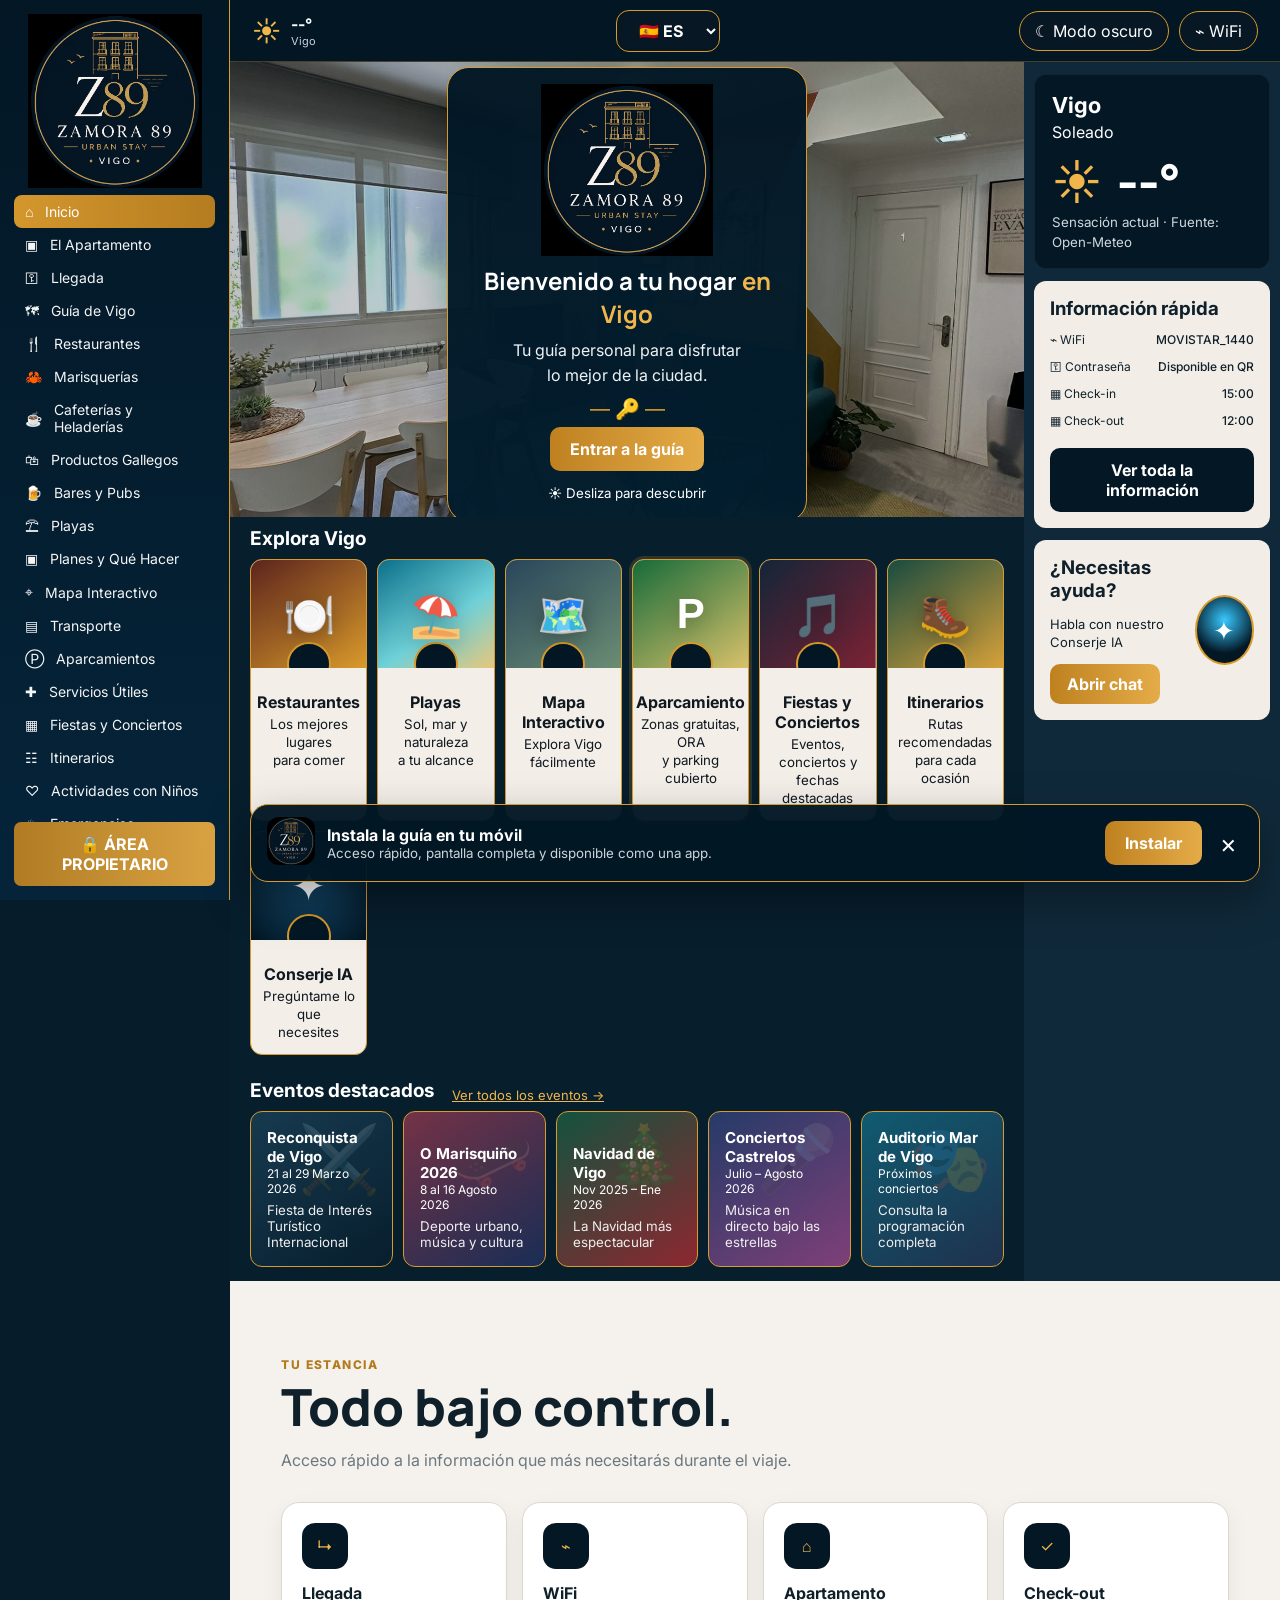
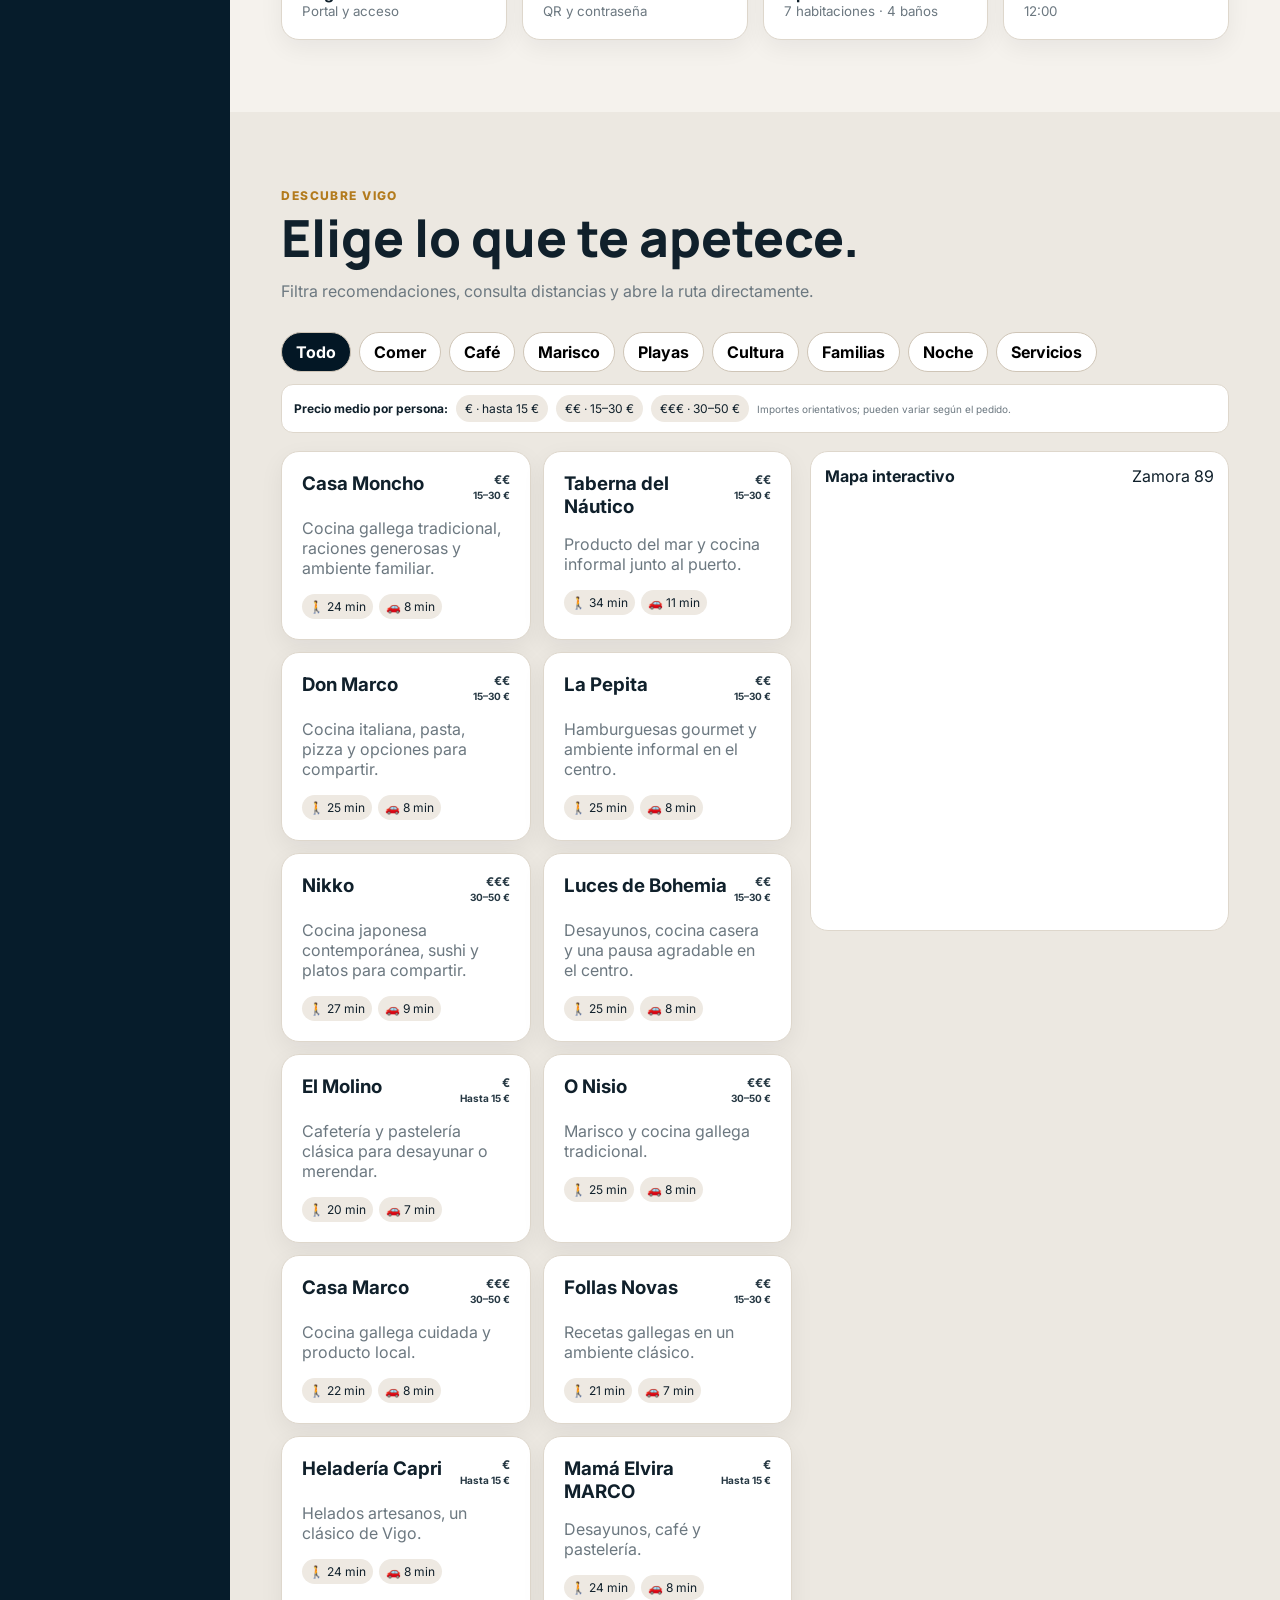
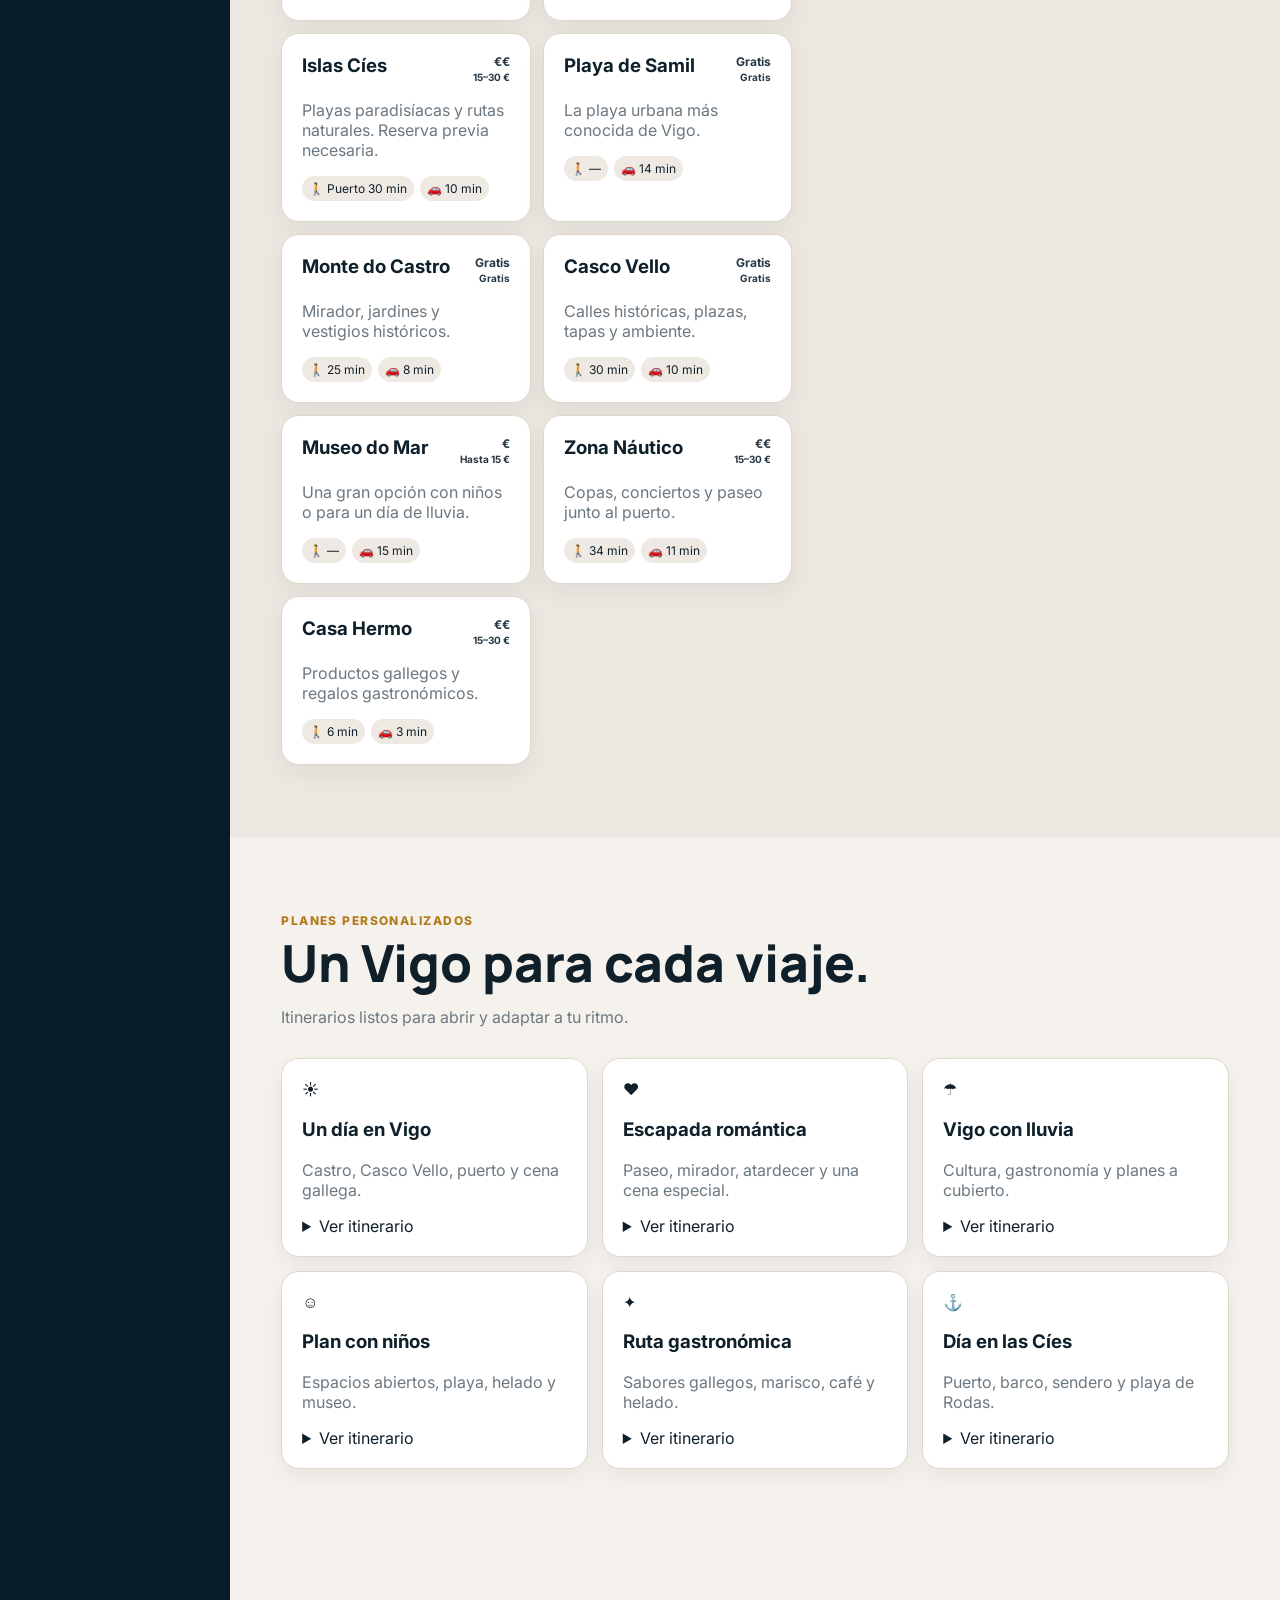
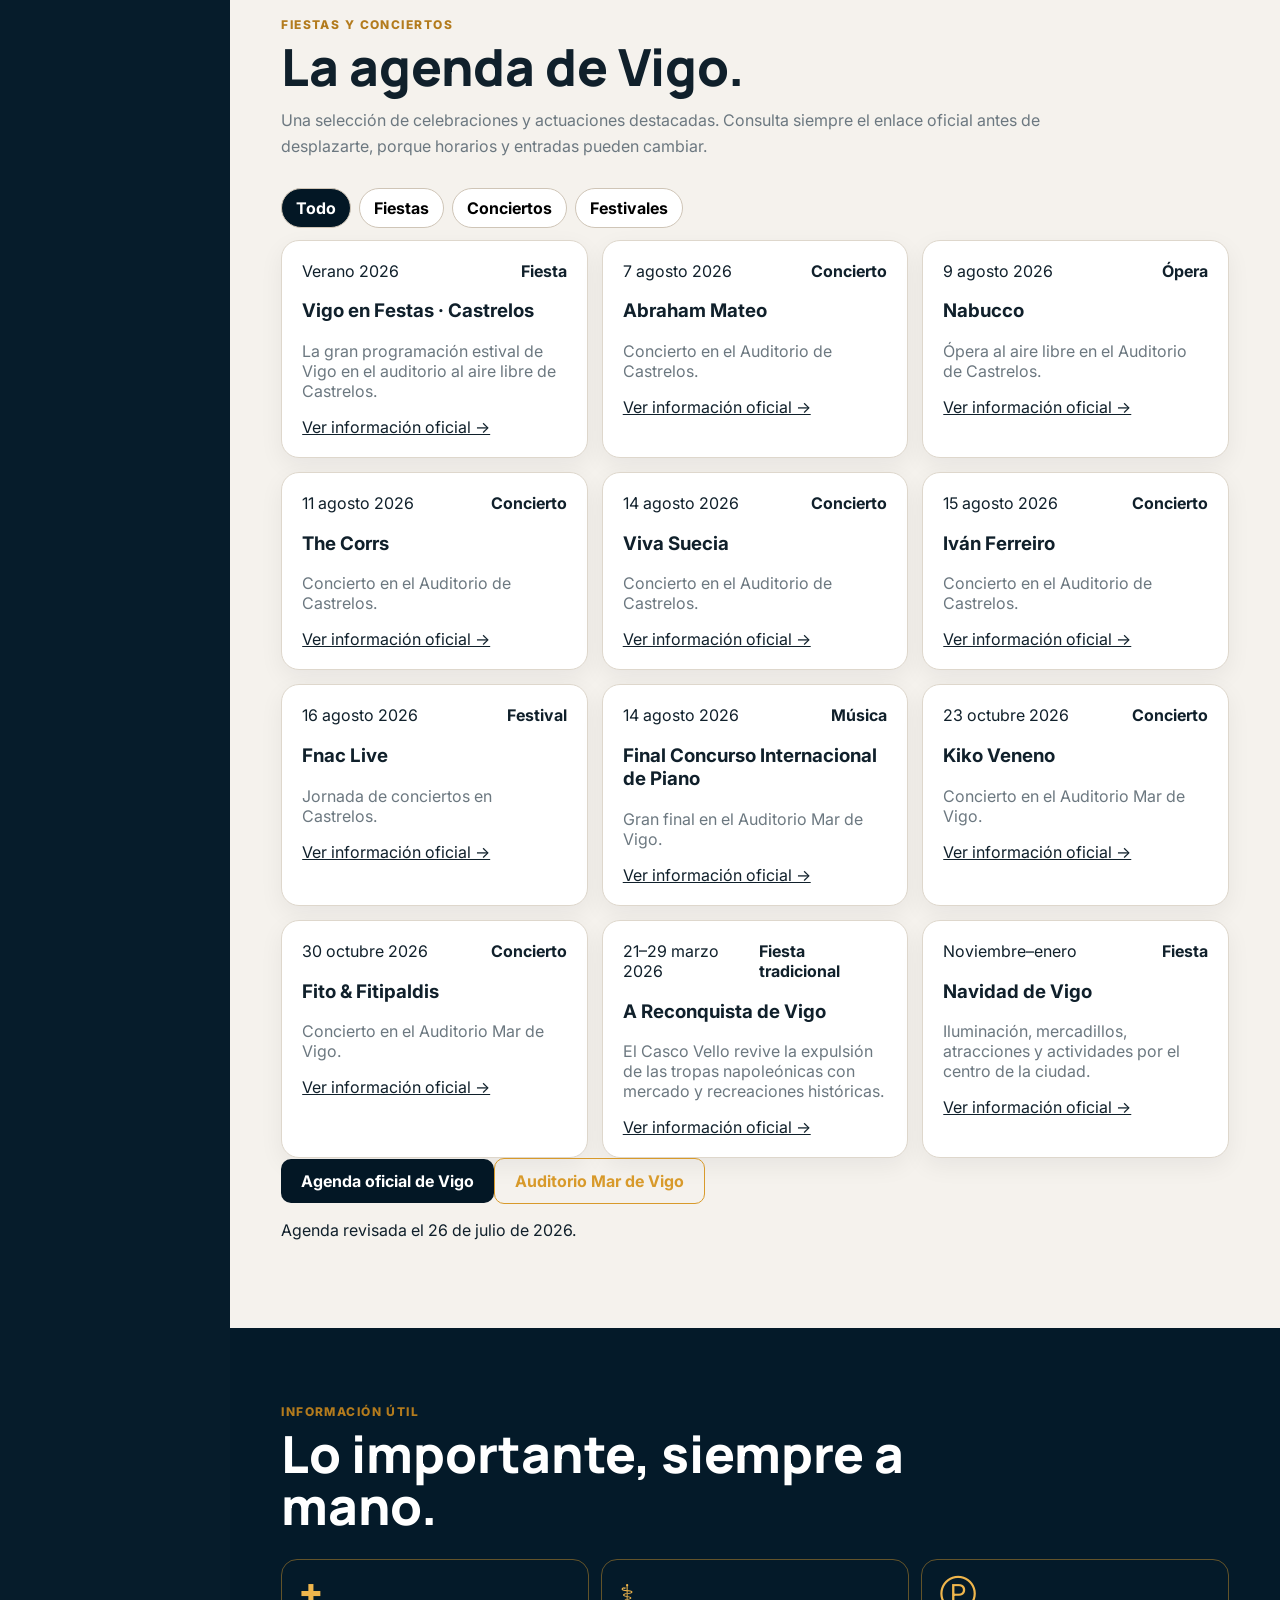
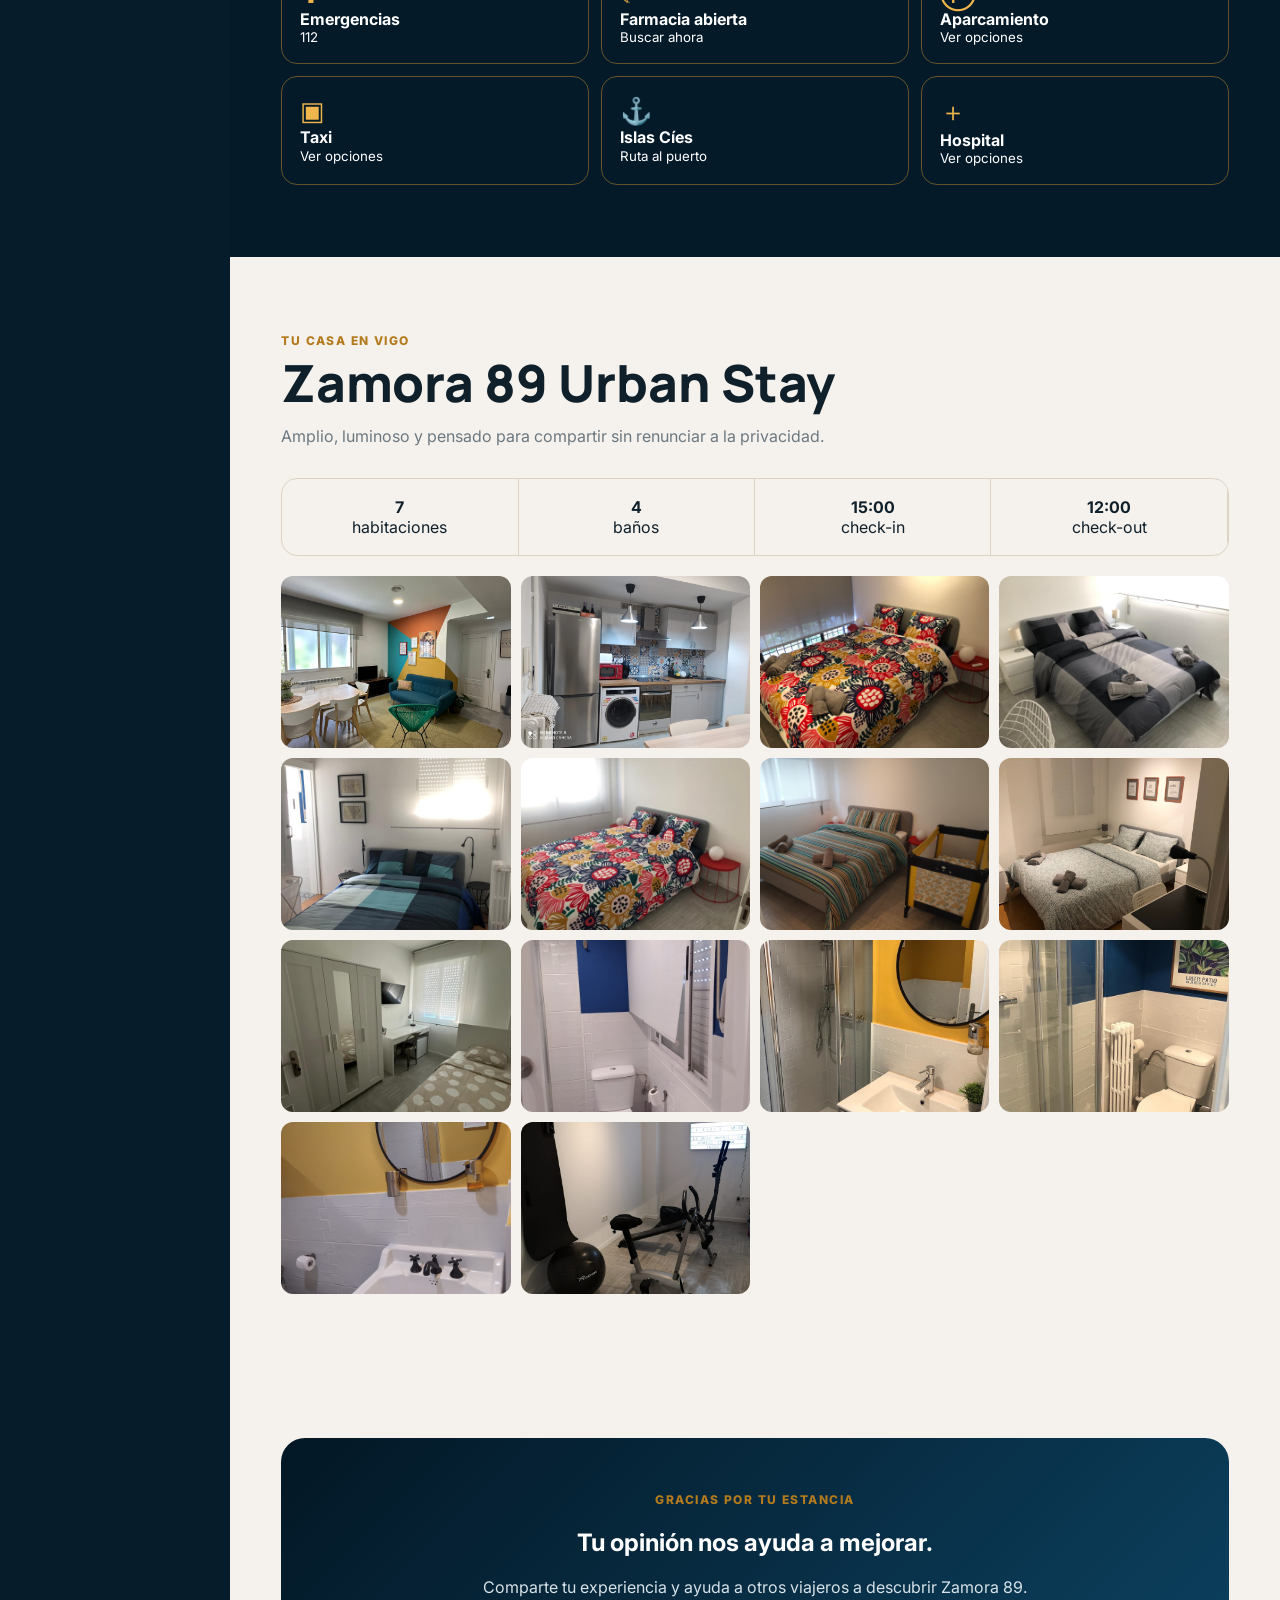
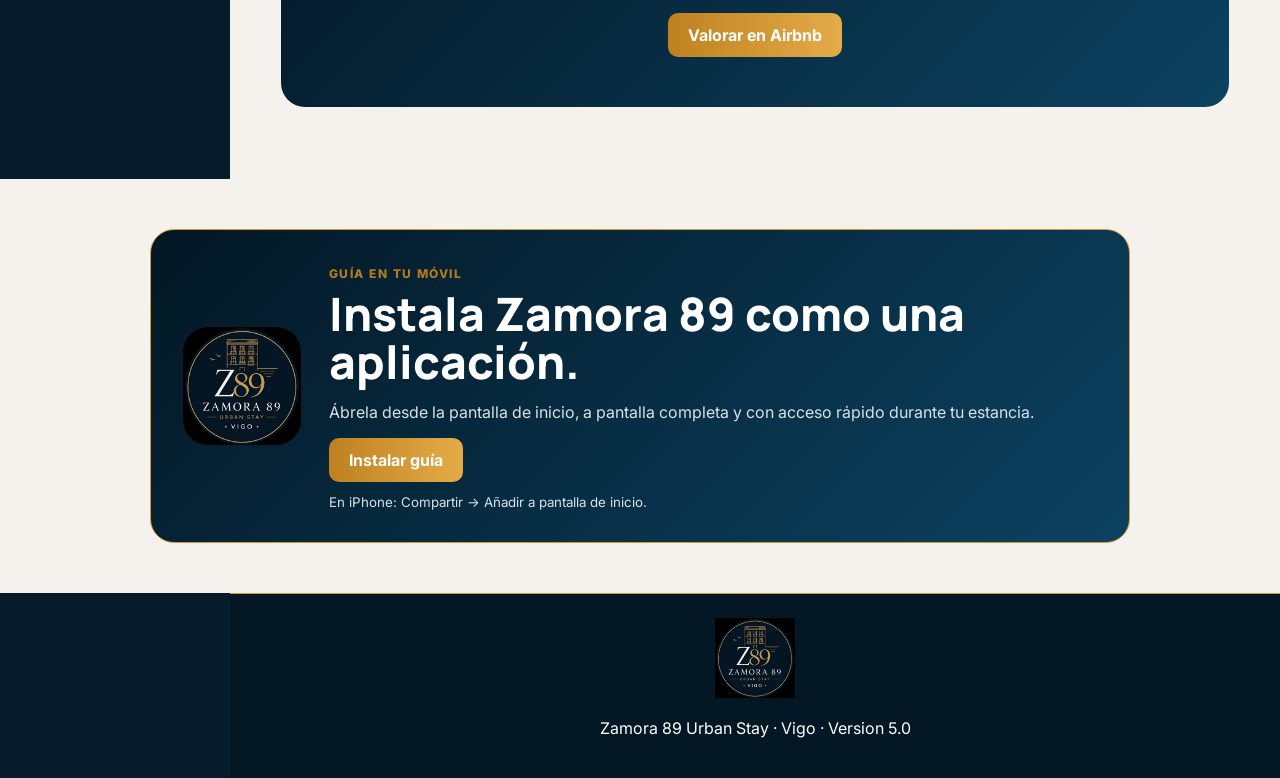
==== index.html @ 45b84305 "Version Parking zamora 2.0" ====
<!doctype html>
<html lang="es" data-theme="dark">
<head>
<meta charset="utf-8"><meta name="viewport" content="width=device-width,initial-scale=1,viewport-fit=cover">
<meta name="theme-color" content="#031725"><meta name="description" content="Guía digital premium para huéspedes de Zamora 89 Urban Stay, Vigo.">
<meta name="application-name" content="Zamora 89 Urban Stay"><meta name="apple-mobile-web-app-capable" content="yes"><meta name="version" content="7.2.0">
<title>Zamora 89 Urban Stay · Vigo</title>
<link rel="preconnect" href="https://fonts.googleapis.com"><link rel="preconnect" href="https://fonts.gstatic.com" crossorigin>
<link href="https://fonts.googleapis.com/css2?family=Inter:wght@400;500;600;700&family=Manrope:wght@600;700;800&display=swap" rel="stylesheet">
<link rel="manifest" href="manifest.webmanifest"><link rel="icon" href="assets/favicon.png"><link rel="apple-touch-icon" href="assets/icon-192.png"><link rel="stylesheet" href="styles.css?v=7.2">
</head><body>
<a class="skip-link" href="#main">Saltar al contenido</a>
<div class="welcome is-hidden" id="welcome"><button id="enterBtn" hidden>Entrar</button></div>
<header class="topbar">
<button class="icon-btn mobile-only" id="menuBtn" aria-label="Abrir menú" aria-expanded="false">☰</button>
<div class="weather-mini"><span id="weatherIcon">☀</span><div><strong id="weatherTemp">--°</strong><small id="weatherText">Vigo</small></div></div>
<select id="languageSelect" aria-label="Idioma"><option value="es">🇪🇸 ES</option><option value="en">🇬🇧 EN</option><option value="fr">🇫🇷 FR</option><option value="pt">🇵🇹 PT</option><option value="de">🇩🇪 DE</option><option value="it">🇮🇹 IT</option></select>
<div class="top-actions"><button class="pill-btn" id="themeBtn">☀ Modo claro</button><button class="pill-btn" data-open="wifi">⌁ WiFi</button><button class="pill-btn mobile-only" onclick="document.getElementById('menuBtn').click()">☰ Menú</button></div>
</header>
<div class="install-banner" id="installBanner" hidden>
  <div class="install-banner__icon"><img src="assets/icon-192.png" alt=""></div>
  <div class="install-banner__copy"><strong>Instala la guía en tu móvil</strong><small>Acceso rápido, pantalla completa y disponible como una app.</small></div>
  <button class="button button--gold" id="installAppBtn">Instalar</button>
  <button class="install-banner__close" id="closeInstallBanner" aria-label="Cerrar">×</button>
</div>

<aside class="desktop-sidebar">
<a class="side-logo" href="#inicio"><img src="assets/logo-z89.png" alt="Zamora 89 Urban Stay"></a>
<nav>
<a class="active" href="#inicio">⌂ <span>Inicio</span></a><a href="#estancia">▣ <span>El Apartamento</span></a><a href="#estancia">⚿ <span>Llegada</span></a><a href="#explorar">🗺 <span>Guía de Vigo</span></a><a href="#explorar">🍴 <span>Restaurantes</span></a><a href="#explorar">🦀 <span>Marisquerías</span></a><a href="#explorar">☕ <span>Cafeterías y Heladerías</span></a><a href="#explorar">🛍 <span>Productos Gallegos</span></a><a href="#explorar">🍺 <span>Bares y Pubs</span></a><a href="#explorar">⛱ <span>Playas</span></a><a href="#planes">▣ <span>Planes y Qué Hacer</span></a><a href="#explorar">⌖ <span>Mapa Interactivo</span></a><a href="#util">▤ <span>Transporte</span></a><a href="parking.html">Ⓟ <span>Aparcamientos</span></a><a href="#util">✚ <span>Servicios Útiles</span></a><a href="#agenda">▦ <span>Fiestas y Conciertos</span></a><a href="#planes">☷ <span>Itinerarios</span></a><a href="#planes">♡ <span>Actividades con Niños</span></a><a href="#util">♨ <span>Emergencias</span></a><a href="#" id="sideConcierge">✦ <span>Conserje IA</span></a><a href="#valoracion">☆ <span>Valorar Estancia</span></a>
</nav><button class="owner-btn" id="openAdmin">🔒 ÁREA PROPIETARIO</button>
</aside>
<aside class="drawer" id="drawer" aria-hidden="true"><button class="drawer__close" id="closeMenu" aria-label="Cerrar">×</button><nav id="drawerNav"></nav></aside><div class="scrim" id="scrim"></div>
<main id="main">
<section class="hero-dashboard" id="inicio">
<div class="hero-photo"><img src="assets/living-renovated.jpeg" alt="Salón de Zamora 89 Urban Stay"><div class="hero-shade"></div>
<div class="welcome-card"><img src="assets/logo-z89.png" alt="Logo oficial Zamora 89"><h1>Bienvenido a tu hogar <em>en Vigo</em></h1><p>Tu guía personal para disfrutar<br>lo mejor de la ciudad.</p><div class="keyline">— <span>🔑</span> —</div><a class="button button--gold" href="#explorar">Entrar a la guía</a><small>☀ Desliza para descubrir</small></div>
</div>
<aside class="right-rail"><article class="weather-big"><h2>Vigo</h2><p id="weatherCondition">Soleado</p><div><span>☀</span><strong id="weatherTempBig">20°</strong></div><small>Sensación actual · Fuente: Open-Meteo</small></article>
<article class="info-card"><h3>Información rápida</h3><p><span>⌁ WiFi</span><b>MOVISTAR_1440</b></p><p><span>⚿ Contraseña</span><b>Disponible en QR</b></p><p><span>▦ Check-in</span><b>15:00</b></p><p><span>▦ Check-out</span><b>12:00</b></p><button class="button" data-open="wifi">Ver toda la información</button></article>
<article class="help-card"><div><h3>¿Necesitas ayuda?</h3><p>Habla con nuestro<br>Conserje IA</p><button class="button button--gold" id="openConcierge">Abrir chat</button></div><div class="bot">✦</div></article></aside>
<div class="explore-band"><h2>Explora Vigo</h2><div class="feature-cards">
<a href="#explorar"><span class="feature-image food"></span><strong>Restaurantes</strong><small>Los mejores lugares<br>para comer</small></a><a href="#explorar"><span class="feature-image beach"></span><strong>Playas</strong><small>Sol, mar y naturaleza<br>a tu alcance</small></a><a href="#explorar"><span class="feature-image map"></span><strong>Mapa Interactivo</strong><small>Explora Vigo<br>fácilmente</small></a><a href="parking.html" class="parking-feature"><span class="feature-image parking"></span><strong>Aparcamiento</strong><small>Zonas gratuitas, ORA<br>y parking cubierto</small></a><a href="#agenda"><span class="feature-image events"></span><strong>Fiestas y Conciertos</strong><small>Eventos, conciertos y<br>fechas destacadas</small></a><a href="#planes"><span class="feature-image route"></span><strong>Itinerarios</strong><small>Rutas recomendadas<br>para cada ocasión</small></a><a href="#" id="featureConcierge"><span class="feature-image ai"></span><strong>Conserje IA</strong><small>Pregúntame lo que<br>necesites</small></a>
</div></div>
<div class="events-preview"><div class="preview-title"><h2>Eventos destacados</h2><a href="#agenda">Ver todos los eventos →</a></div><div class="preview-grid"><a href="#agenda" class="event-preview reconquista"><b>Reconquista de Vigo</b><span>21 al 29 Marzo 2026</span><small>Fiesta de Interés Turístico Internacional</small></a><a href="#agenda" class="event-preview marisquino"><b>O Marisquiño 2026</b><span>8 al 16 Agosto 2026</span><small>Deporte urbano, música y cultura</small></a><a href="#agenda" class="event-preview navidad"><b>Navidad de Vigo</b><span>Nov 2025 – Ene 2026</span><small>La Navidad más espectacular</small></a><a href="#agenda" class="event-preview castrelos"><b>Conciertos Castrelos</b><span>Julio – Agosto 2026</span><small>Música en directo bajo las estrellas</small></a><a href="#agenda" class="event-preview auditorio"><b>Auditorio Mar de Vigo</b><span>Próximos conciertos</span><small>Consulta la programación completa</small></a></div></div>
</section>
<section aria-label="Resumen" class="dashboard section">
<article class="status-card weather-card">
<span class="status-card__icon" id="weatherIcon">☁</span>
<div><small data-i18n="weatherNow">Tiempo ahora</small><strong id="weatherTemp">--°</strong><span id="weatherText">Vigo</span></div>
</article>
<article class="status-card"><span class="status-card__icon">⌂</span><div><small data-i18n="checkout">Check-out</small><strong>12:00</strong><span data-i18n="checkoutNote">Salida tranquila</span></div></article>
<a class="status-card" href="https://www.google.com/maps/dir/?api=1&amp;destination=Calle+Zamora+89%2C+Vigo" rel="noopener" target="_blank"><span class="status-card__icon">⌖</span><div><small data-i18n="location">Ubicación</small><strong>Zamora 89</strong><span data-i18n="openRoute">Abrir ruta</span></div></a>
<article class="status-card"><span class="status-card__icon">◉</span><div><small data-i18n="occupancy">Capacidad</small><strong>12</strong><span data-i18n="guests">huéspedes</span></div></article>
</section>
<section class="section" id="estancia">
<div class="section-heading"><span class="eyebrow" data-i18n="stayEyebrow">TU ESTANCIA</span><h2 data-i18n="stayTitle">Todo bajo control.</h2><p data-i18n="stayText">Acceso rápido a la información que más necesitarás durante el viaje.</p></div>
<div class="quick-grid">
<button class="quick-card" data-open="arrival"><span>↳</span><strong data-i18n="arrival">Llegada</strong><small data-i18n="arrivalSub">Portal y acceso</small></button>
<button class="quick-card" data-open="wifi"><span>⌁</span><strong>WiFi</strong><small data-i18n="wifiSub">QR y contraseña</small></button>
<button class="quick-card" data-open="home"><span>⌂</span><strong data-i18n="apartment">Apartamento</strong><small>7 habitaciones · 4 baños</small></button>
<button class="quick-card" data-open="checkout"><span>✓</span><strong>Check-out</strong><small>12:00</small></button>
</div>
</section>
<section class="section section--tint" id="explorar">
<div class="section-heading"><span class="eyebrow" data-i18n="discover">DESCUBRE VIGO</span><h2 data-i18n="discoverTitle">Elige lo que te apetece.</h2><p data-i18n="discoverText">Filtra recomendaciones, consulta distancias y abre la ruta directamente.</p></div>
<div class="filter-row" id="categoryFilters"></div>
<div class="price-guide" aria-label="Baremo orientativo de precios"><strong>Precio medio por persona:</strong><span>€ · hasta 15 €</span><span>€€ · 15–30 €</span><span>€€€ · 30–50 €</span><small>Importes orientativos; pueden variar según el pedido.</small></div>
<div class="experience-layout">
<div class="place-grid" id="placeGrid"></div>
<div class="map-panel">
<div class="map-panel__head"><strong data-i18n="interactiveMap">Mapa interactivo</strong><span id="mapLabel">Zamora 89</span></div>
<iframe id="mapFrame" loading="lazy" referrerpolicy="no-referrer-when-downgrade" src="https://www.openstreetmap.org/export/embed.html?bbox=-8.746%2C42.21%2C-8.70%2C42.25&amp;layer=mapnik&amp;marker=42.2298%2C-8.7226" title="Mapa de Vigo"></iframe>
</div>
</div>
</section>
<section class="section" id="planes">
<div class="section-heading"><span class="eyebrow" data-i18n="plans">PLANES PERSONALIZADOS</span><h2 data-i18n="plansTitle">Un Vigo para cada viaje.</h2><p data-i18n="plansText">Itinerarios listos para abrir y adaptar a tu ritmo.</p></div>
<div class="plan-grid" id="planGrid"></div>
</section>
<section class="section events-section" id="agenda">
<div class="section-heading"><span class="eyebrow">FIESTAS Y CONCIERTOS</span><h2>La agenda de Vigo.</h2><p>Una selección de celebraciones y actuaciones destacadas. Consulta siempre el enlace oficial antes de desplazarte, porque horarios y entradas pueden cambiar.</p></div>
<div class="event-filters"><button class="is-active" data-event-filter="all">Todo</button><button data-event-filter="Fiesta">Fiestas</button><button data-event-filter="Concierto">Conciertos</button><button data-event-filter="Festival">Festivales</button></div>
<div class="events-grid" id="eventsGrid"></div>
<div class="agenda-links"><a class="button" href="https://hoxe.vigo.org/axenda/?lang=cas" rel="noopener" target="_blank">Agenda oficial de Vigo</a><a class="button button--outline" href="https://auditoriomardevigo.com/programacion-conciertos-vigo-entradas/" rel="noopener" target="_blank">Auditorio Mar de Vigo</a></div>
<p class="update-note">Agenda revisada el 26 de julio de 2026.</p>
</section>
<section class="section section--dark" id="util">
<div class="section-heading"><span class="eyebrow" data-i18n="useful">INFORMACIÓN ÚTIL</span><h2 data-i18n="usefulTitle">Lo importante, siempre a mano.</h2></div>
<div class="utility-grid">
<a href="tel:112"><span>✚</span><strong>Emergencias</strong><small>112</small></a>
<a href="https://www.google.com/maps/search/?api=1&amp;query=farmacia+abierta+cerca+de+Calle+Zamora+89+Vigo" rel="noopener" target="_blank"><span>⚕</span><strong data-i18n="pharmacy">Farmacia abierta</strong><small data-i18n="searchNow">Buscar ahora</small></a>
<a href="parking.html" rel="noopener" target="_blank"><span>Ⓟ</span><strong data-i18n="parking">Aparcamiento</strong><small data-i18n="seeOptions">Ver opciones</small></a>
<a href="https://www.google.com/maps/search/?api=1&amp;query=taxi+cerca+de+Calle+Zamora+89+Vigo" rel="noopener" target="_blank"><span>▣</span><strong>Taxi</strong><small data-i18n="seeOptions">Ver opciones</small></a>
<a href="https://www.google.com/maps/dir/?api=1&amp;origin=Calle+Zamora+89%2C+Vigo&amp;destination=Estacion+Maritima+de+Vigo" rel="noopener" target="_blank"><span>⚓</span><strong>Islas Cíes</strong><small data-i18n="routePort">Ruta al puerto</small></a>
<a href="https://www.google.com/maps/search/?api=1&amp;query=hospital+cerca+de+Calle+Zamora+89+Vigo" rel="noopener" target="_blank"><span>＋</span><strong data-i18n="hospital">Hospital</strong><small data-i18n="seeOptions">Ver opciones</small></a>
</div>
</section>
<section class="section" id="galeria">
<div class="section-heading"><span class="eyebrow" data-i18n="yourHome">TU CASA EN VIGO</span><h2>Zamora 89 Urban Stay</h2><p data-i18n="homeText">Amplio, luminoso y pensado para compartir sin renunciar a la privacidad.</p></div>
<div class="facts"><div><strong>7</strong><span data-i18n="rooms">habitaciones</span></div><div><strong>4</strong><span data-i18n="bathrooms">baños</span></div><div><strong>15:00</strong><span>check-in</span></div><div><strong>12:00</strong><span>check-out</span></div></div>
<div class="gallery" id="gallery"></div>
</section>
<section class="section section--review" id="valoracion">
<div class="review-panel"><span class="eyebrow" data-i18n="thanks">GRACIAS POR TU ESTANCIA</span><h2 data-i18n="reviewTitle">Tu opinión nos ayuda a mejorar.</h2><p data-i18n="reviewText">Comparte tu experiencia y ayuda a otros viajeros a descubrir Zamora 89.</p><a class="button button--gold" data-i18n="reviewButton" href="https://www.airbnb.es/rooms/44086976" rel="noopener" target="_blank">Valorar en Airbnb</a></div>
</section>
</main>
<section class="section install-section" id="instalar">
<div class="install-card"><img src="assets/icon-192.png" alt="Icono de Zamora 89"><div><span class="eyebrow">GUÍA EN TU MÓVIL</span><h2>Instala Zamora 89 como una aplicación.</h2><p>Ábrela desde la pantalla de inicio, a pantalla completa y con acceso rápido durante tu estancia.</p><button class="button button--gold" id="installBtn" data-i18n="install">Instalar guía</button><small id="installHelp">En iPhone: Compartir → Añadir a pantalla de inicio.</small></div></div>
</section>
<footer><img alt="Zamora 89 Urban Stay" src="assets/logo-z89.png"/><p>Zamora 89 Urban Stay · Vigo · Versión 7.2 · Urban Stay Lab</p></footer>
<div aria-hidden="true" class="modal" id="detailModal"><div class="modal__panel"><button class="modal__close" data-close="detailModal">×</button><div id="detailContent"></div></div></div>
<div aria-hidden="true" class="modal" id="conciergeModal"><div class="modal__panel modal__panel--chat"><button class="modal__close" data-close="conciergeModal">×</button><div class="chat-head"><span>✦</span><div><strong>Z89 Concierge</strong><small data-i18n="conciergeSub">Asistente local de la estancia</small></div></div><div class="chat-messages" id="chatMessages"></div><div class="suggestions" id="chatSuggestions"></div><form class="chat-form" id="chatForm"><input autocomplete="off" data-i18n-placeholder="askPlaceholder" id="chatInput" placeholder="Pregunta por desayunos, lluvia, parking…"/><button type="submit">➤</button></form><small class="chat-note" data-i18n="aiNote">Respuestas basadas en la guía local. Comprueba horarios y disponibilidad antes de salir.</small></div></div>
<div aria-hidden="true" class="modal" id="adminModal"><div class="modal__panel modal__panel--admin"><button class="modal__close" data-close="adminModal">×</button><h2>Panel del propietario</h2><p>Los cambios se guardan solo en este navegador. Exporta una copia para incorporarlos al proyecto.</p><label>PIN de acceso<input id="adminPin" placeholder="Introduce el PIN" type="password"/></label><button class="button" id="adminLogin">Acceder</button><div hidden="" id="adminArea"><label>Texto de bienvenida<textarea id="adminWelcome"></textarea></label><label>URL de reseñas<input id="adminReviewUrl"/></label><label>Aviso destacado<textarea id="adminNotice" placeholder="Ej.: Ascensor temporalmente fuera de servicio"></textarea></label><div class="admin-actions"><button class="button" id="saveAdmin">Guardar</button><button class="button button--outline" id="exportAdmin">Exportar JSON</button><button class="button button--danger" id="resetAdmin">Restablecer</button></div></div></div></div>
<div aria-live="polite" class="toast" id="toast" role="status"></div>
<script src="data.js?v=7.2"></script>
<script src="app.js?v=7.2"></script>
<script src="locales-v5.0.1.js?v=7.2"></script>
<script>document.getElementById('sideConcierge').addEventListener('click',e=>{e.preventDefault();document.getElementById('openConcierge').click()});document.getElementById('featureConcierge').addEventListener('click',e=>{e.preventDefault();document.getElementById('openConcierge').click()});</script>

<script src="analytics-config.js?v=7.2"></script>
<script src="analytics.js?v=7.2"></script>
</body></html>
---- styles.css ----
:root{--navy:#031725;--navy2:#06263a;--gold:#d89a2b;--gold2:#f0b64c;--cream:#f2eee7;--white:#fff;--ink:#10202b;--muted:#6c7880;--line:rgba(216,154,43,.55);--max:1280px;--shadow:0 18px 50px rgba(0,0,0,.25)}
*{box-sizing:border-box}html{scroll-behavior:smooth}body{margin:0;font-family:Inter,Arial,sans-serif;background:#061c2b;color:#fff}button,input,select,textarea{font:inherit}a{color:inherit}.skip-link{position:fixed;left:1rem;top:-100px;z-index:999;background:white;color:#000;padding:.7rem}.skip-link:focus{top:1rem}.welcome{display:none}.mobile-only{display:none!important}
.topbar{position:fixed;z-index:90;top:0;left:230px;right:0;height:62px;background:rgba(3,23,37,.97);border-bottom:1px solid rgba(216,154,43,.32);display:flex;align-items:center;justify-content:space-between;padding:0 22px}.weather-mini{display:flex;gap:10px;align-items:center}.weather-mini>span{font-size:28px;color:var(--gold2)}.weather-mini div{display:grid}.weather-mini small{font-size:11px;color:#c9d2d8}.topbar select{background:#071724;color:#fff;border:1px solid var(--gold);border-radius:13px;padding:9px 18px;font-weight:700}.top-actions{display:flex;gap:10px}.pill-btn,.icon-btn{border:1px solid var(--gold);background:#071724;color:#fff;border-radius:999px;padding:9px 15px;cursor:pointer}.desktop-sidebar{position:fixed;z-index:100;left:0;top:0;bottom:0;width:230px;background:linear-gradient(180deg,#031725,#05243a);border-right:1px solid var(--gold);display:flex;flex-direction:column;padding:14px}.side-logo{display:block;text-align:center}.side-logo img{width:174px;height:174px;object-fit:contain}.desktop-sidebar nav{overflow:auto;padding:3px 0 12px;scrollbar-width:thin}.desktop-sidebar nav a{display:flex;gap:12px;align-items:center;text-decoration:none;padding:8px 11px;border-radius:8px;font-size:14px;color:#f5f5f5}.desktop-sidebar nav a:hover,.desktop-sidebar nav a.active{background:linear-gradient(90deg,#d3972d,#b57c20);color:white}.desktop-sidebar nav a:first-letter{color:var(--gold2)}.owner-btn{margin-top:auto;border:0;background:linear-gradient(90deg,#b17b24,#d9a343);color:#fff;padding:12px;border-radius:7px;font-weight:700;cursor:pointer}.drawer,.scrim{display:none}
main,footer{margin-left:230px}.hero-dashboard{padding-top:62px;display:grid;grid-template-columns:minmax(0,1fr) 256px;background:#061c2b}.hero-photo{min-height:455px;position:relative;overflow:hidden}.hero-photo>img{position:absolute;inset:0;width:100%;height:100%;object-fit:cover}.hero-shade{position:absolute;inset:0;background:linear-gradient(90deg,rgba(2,17,27,.25),rgba(2,17,27,.08))}.welcome-card{position:absolute;z-index:2;width:360px;left:50%;top:50%;transform:translate(-50%,-49%);background:linear-gradient(180deg,rgba(3,23,37,.98),rgba(2,29,46,.98));border:1px solid var(--gold);border-radius:22px;padding:16px 32px 20px;text-align:center;box-shadow:var(--shadow)}.welcome-card img{width:172px;height:172px;object-fit:contain}.welcome-card h1{font:700 24px Manrope;margin:4px 0}.welcome-card h1 em{font-style:normal;color:var(--gold2)}.welcome-card p{line-height:1.6;margin:8px 0;color:#eef3f5}.keyline{color:var(--gold);font-size:20px;margin:6px}.welcome-card small{display:block;margin-top:14px}.button{display:inline-flex;align-items:center;justify-content:center;text-decoration:none;border:0;border-radius:10px;background:var(--navy);color:#fff;padding:12px 20px;font-weight:700;cursor:pointer}.button--gold{background:linear-gradient(90deg,#bf8120,#e4ac48);color:white}.button--outline{border:1px solid var(--gold);background:transparent;color:var(--gold)}.button--danger{background:#9d3434}.right-rail{grid-column:2;grid-row:1/4;background:#10293a;padding:12px 10px;display:grid;gap:12px;align-content:start}.right-rail article{border-radius:12px}.weather-big{background:#031725;padding:17px;border:1px solid rgba(255,255,255,.06)}.weather-big h2{margin:0;font-size:22px}.weather-big p{margin:4px 0 10px}.weather-big>div{display:flex;gap:15px;align-items:center}.weather-big>div span{font-size:48px;color:var(--gold2)}.weather-big>div strong{font-size:48px}.weather-big small{color:#d0d8dc}.info-card,.help-card{background:var(--cream);color:var(--ink);padding:16px}.info-card h3,.help-card h3{margin:0 0 12px}.info-card p{display:flex;justify-content:space-between;gap:8px;font-size:12px}.info-card b{font-weight:500}.info-card .button{width:100%;margin-top:8px}.help-card{display:flex;justify-content:space-between;align-items:center}.help-card p{font-size:13px;line-height:1.4}.help-card .button{padding:10px 17px}.bot{width:70px;height:70px;border-radius:50%;background:radial-gradient(circle at 50% 35%,#38c9ff,#031725 65%);border:2px solid var(--gold);display:grid;place-items:center;color:white;font-size:26px}
.explore-band,.events-preview{grid-column:1;background:#071e2d;padding:10px 20px 14px}.explore-band h2,.events-preview h2{font-size:19px;margin:0 0 9px}.feature-cards{display:grid;grid-template-columns:repeat(6,1fr);gap:10px}.feature-cards>a{background:#f3eee8;color:#101820;border-radius:12px;overflow:hidden;text-decoration:none;text-align:center;border:1px solid var(--gold);min-width:0}.feature-image{height:108px;display:block;background-position:center;background-size:cover;position:relative}.feature-image:after{content:"";position:absolute;left:50%;bottom:-18px;transform:translateX(-50%);width:40px;height:40px;border-radius:50%;background:#031725;border:2px solid var(--gold)}.feature-image.food{background:linear-gradient(145deg,#5c241d,#d99a2b)}.feature-image.beach{background:linear-gradient(145deg,#0b6f8a,#6fd1d8 58%,#e7c77b)}.feature-image.map{background:linear-gradient(145deg,#29465b,#6b8d73)}.feature-image.events{background-image:linear-gradient(135deg,#132537,#7c2234)}.feature-image.route{background:linear-gradient(145deg,#194b3f,#d6a13a)}.feature-image.ai{background-image:radial-gradient(circle,#14496c,#021522)}.feature-cards strong{display:block;margin-top:24px}.feature-cards small{display:block;padding:4px 8px 12px;line-height:1.35}.preview-title{display:flex;gap:18px;align-items:center}.preview-title a{color:var(--gold2);font-size:13px}.preview-grid{display:grid;grid-template-columns:repeat(5,1fr);gap:10px}.event-preview{position:relative;isolation:isolate;overflow:hidden;min-height:142px;border:1px solid var(--gold);border-radius:12px;padding:16px;background:linear-gradient(145deg,#173a4f,#071e2d);text-decoration:none;display:flex;flex-direction:column;justify-content:flex-end}.event-preview b{font-size:15px}.event-preview span{font-size:12px}.event-preview small{margin-top:6px;color:#eee}.marisquino{background:linear-gradient(145deg,#743246,#192d55)}.navidad{background:linear-gradient(145deg,#14523e,#8d2730)}.castrelos{background:linear-gradient(145deg,#253b68,#7f3f78)}.auditorio{background:linear-gradient(145deg,#0f5b70,#1f314d)}
.section{padding:72px 4vw;max-width:none;background:#f5f2ed;color:var(--ink)}.section--tint{background:#ece8e1}.section--dark{background:#041a29;color:#fff}.section--review{background:#f5f2ed}.section-heading{max-width:760px;margin-bottom:28px}.eyebrow{color:#b37b1d;font-weight:800;letter-spacing:.12em;font-size:12px}.section-heading h2{font:800 clamp(32px,4vw,56px)/1 Manrope;margin:8px 0}.section-heading p{color:var(--muted);line-height:1.6}.dashboard{display:none}.quick-grid{display:grid;grid-template-columns:repeat(4,1fr);gap:15px}.quick-card,.place-card,.plan-card,.event-card{background:white;border:1px solid #ded7cc;border-radius:18px;padding:20px;color:var(--ink);box-shadow:0 8px 24px rgba(3,23,37,.06)}.quick-card{text-align:left;cursor:pointer}.quick-card>span{display:grid;width:46px;height:46px;place-items:center;background:var(--navy);color:var(--gold2);border-radius:13px;margin-bottom:14px}.quick-card strong,.quick-card small{display:block}.quick-card small,.place-card p,.plan-card p,.event-card p{color:var(--muted)}.filter-row,.event-filters{display:flex;gap:8px;overflow:auto;margin-bottom:12px}.price-guide{display:flex;align-items:center;gap:8px;flex-wrap:wrap;margin:0 0 18px;padding:10px 12px;background:#fff;border:1px solid #ded7cc;border-radius:12px;font-size:12px}.price-guide strong{color:var(--ink)}.price-guide span{background:#eee9e2;padding:6px 9px;border-radius:999px;white-space:nowrap}.price-guide small{color:var(--muted)}.price-label{display:inline-block;font-size:12px;line-height:1.25;text-align:right;color:#263843;white-space:nowrap}.filter-row button,.event-filters button{border:1px solid #cfc5b7;background:#fff;border-radius:999px;padding:9px 14px;font-weight:700;white-space:nowrap}.filter-row button.is-active,.event-filters button.is-active{background:var(--navy);color:white}.experience-layout{display:grid;grid-template-columns:1.1fr .9fr;gap:18px;align-items:start}.place-grid{display:grid;grid-template-columns:repeat(2,1fr);gap:12px}.place-card{cursor:pointer}.place-card__top{display:flex;justify-content:space-between}.place-card h3{margin:0}.place-meta{display:flex;gap:6px;flex-wrap:wrap}.place-meta span{background:#eee9e2;padding:5px 7px;border-radius:999px;font-size:12px}.map-panel{position:sticky;top:76px;align-self:start;height:max-content;background:white;border-radius:18px;overflow:hidden;border:1px solid #ded7cc}.map-panel__head{display:flex;justify-content:space-between;padding:14px}.map-panel iframe{display:block;border:0;width:100%;height:430px}.plan-grid,.events-grid{display:grid;grid-template-columns:repeat(3,1fr);gap:14px}.event-card__date{display:flex;justify-content:space-between}.utility-grid{display:grid;grid-template-columns:repeat(3,1fr);gap:12px}.utility-grid a{border:1px solid rgba(216,154,43,.45);border-radius:16px;padding:18px;text-decoration:none;display:grid}.utility-grid a>span{color:var(--gold2);font-size:26px}.facts{display:grid;grid-template-columns:repeat(4,1fr);border:1px solid #ddd3c5;border-radius:16px;overflow:hidden;margin-bottom:20px}.facts div{text-align:center;padding:18px;border-right:1px solid #ddd3c5}.facts strong,.facts span{display:block}.gallery{display:grid;grid-template-columns:repeat(4,1fr);gap:10px}.gallery img{width:100%;aspect-ratio:4/3;object-fit:cover;border-radius:12px}.review-panel{background:linear-gradient(135deg,#031725,#0c4261);color:white;border-radius:24px;padding:50px;text-align:center}.review-panel p{color:#d7e2e8}footer{background:#031725;border-top:1px solid var(--gold);padding:24px;text-align:center}footer img{width:80px;height:80px;object-fit:contain}.modal{position:fixed;z-index:300;inset:0;background:rgba(0,0,0,.72);display:grid;place-items:center;padding:14px;opacity:0;visibility:hidden;transition:.2s}.modal.is-open{opacity:1;visibility:visible}.modal__panel{position:relative;background:white;color:var(--ink);width:min(720px,96vw);max-height:90vh;overflow:auto;border-radius:20px;padding:26px}.modal__close{position:absolute;right:12px;top:7px;border:0;background:none;font-size:28px}.modal__panel--chat{height:min(720px,90vh);display:flex;flex-direction:column;padding:0}.chat-head{padding:16px;border-bottom:1px solid #ddd}.chat-messages{flex:1;overflow:auto;padding:16px;display:flex;flex-direction:column;gap:8px}.message{background:#eee8df;padding:10px 12px;border-radius:15px;max-width:84%}.message.user{margin-left:auto;background:#031725;color:white}.suggestions{display:flex;overflow:auto;gap:6px;padding:8px 14px}.suggestions button{white-space:nowrap;border:1px solid #ccc;background:white;border-radius:999px;padding:7px}.chat-form{display:flex;padding:12px;border-top:1px solid #ddd}.chat-form input{flex:1;border:1px solid #ccc;border-radius:999px;padding:10px}.chat-form button{border:0;border-radius:50%;width:42px;background:var(--navy);color:white}.chat-note{padding:0 14px 14px;color:#666}.detail-photo{width:100%;border-radius:14px}.wifi-box{display:grid;gap:10px;background:#eee8df;padding:15px;border-radius:14px}.wifi-box img{width:180px}.toast{position:fixed;z-index:500;left:50%;bottom:20px;transform:translateX(-50%);background:#111;color:#fff;padding:10px 16px;border-radius:999px;opacity:0}.toast.is-visible{opacity:1}
@media(max-width:1180px){.feature-cards{grid-template-columns:repeat(3,1fr)}.preview-grid{grid-template-columns:repeat(3,1fr)}.right-rail{display:none}.hero-dashboard{grid-template-columns:1fr}.explore-band,.events-preview{grid-column:1}}
@media(max-width:820px){.desktop-sidebar{display:none}.topbar{left:0}.mobile-only{display:inline-flex!important}main,footer{margin-left:0}.weather-mini{display:none}.drawer{display:block;position:fixed;z-index:200;left:-300px;top:0;bottom:0;width:280px;background:#031725;padding:20px;transition:.2s}.drawer.is-open{left:0}.drawer__close{float:right;background:none;border:0;color:white;font-size:28px}.drawer nav{clear:both;display:grid}.drawer nav a{padding:12px;text-decoration:none;border-bottom:1px solid rgba(255,255,255,.1)}.scrim{display:block;position:fixed;z-index:190;inset:0;background:rgba(0,0,0,.5);opacity:0;visibility:hidden}.scrim.is-visible{opacity:1;visibility:visible}.hero-photo{min-height:530px}.welcome-card{width:min(360px,90vw)}.feature-cards{grid-template-columns:repeat(2,1fr)}.preview-grid{grid-template-columns:repeat(2,1fr)}.quick-grid,.place-grid,.plan-grid,.events-grid,.utility-grid{grid-template-columns:repeat(2,1fr)}.experience-layout{grid-template-columns:1fr}.map-panel{position:relative;top:auto}.gallery{grid-template-columns:repeat(3,1fr)}}
@media(max-width:540px){.topbar{padding:0 10px}.topbar select{padding:8px}.pill-btn{padding:8px 10px}.hero-photo{min-height:600px}.welcome-card{padding:14px 20px}.welcome-card img{width:155px;height:155px}.feature-cards,.preview-grid,.quick-grid,.place-grid,.plan-grid,.events-grid,.utility-grid{grid-template-columns:1fr}.feature-image{height:145px}.section{padding:50px 18px}.facts{grid-template-columns:repeat(2,1fr)}.gallery{grid-template-columns:repeat(2,1fr)}.review-panel{padding:30px 18px}.preview-grid{max-height:none}.top-actions .pill-btn:first-child{display:none}}

/* Release 6.0: mobile-first PWA and category artwork */
.feature-image{display:grid;place-items:center;isolation:isolate;overflow:hidden}
.feature-image:before{position:relative;z-index:1;font-size:42px;filter:drop-shadow(0 4px 10px rgba(0,0,0,.28))}
.feature-image.food:before{content:'🍽️'}.feature-image.beach:before{content:'⛱️'}.feature-image.map:before{content:'🗺️'}.feature-image.events:before{content:'🎵'}.feature-image.route:before{content:'🥾'}.feature-image.ai:before{content:'✦';color:#fff}
.event-preview:before{content:'✦';position:absolute;z-index:-1;right:12px;top:6px;font-size:66px;color:rgba(255,255,255,.16)}
.reconquista:before{content:'⚔️'}.marisquino:before{content:'🛹'}.navidad:before{content:'🎄'}.castrelos:before{content:'🎤'}.auditorio:before{content:'🎭'}
.install-banner{position:fixed;z-index:180;left:250px;right:20px;bottom:18px;display:flex;align-items:center;gap:12px;background:rgba(3,23,37,.97);border:1px solid var(--gold);border-radius:18px;padding:12px 16px;box-shadow:0 18px 45px rgba(0,0,0,.35)}
.install-banner[hidden]{display:none}.install-banner__icon img{width:48px;height:48px;border-radius:12px}.install-banner__copy{display:grid;flex:1}.install-banner__copy small{color:#cbd5db}.install-banner__close{border:0;background:transparent;color:#fff;font-size:26px;cursor:pointer}
.install-section{padding-top:50px;padding-bottom:50px}.install-card{max-width:980px;margin:auto;background:linear-gradient(135deg,#031725,#0c4261);color:#fff;border:1px solid var(--gold);border-radius:24px;padding:32px;display:flex;align-items:center;gap:28px}.install-card>img{width:118px;height:118px;border-radius:25px}.install-card h2{font:800 clamp(27px,4vw,46px)/1.05 Manrope;margin:8px 0}.install-card p{color:#d7e2e8}.install-card small{display:block;margin-top:12px;color:#d7e2e8}
.experience-layout{align-items:start}.map-panel{align-self:start;height:auto}.map-panel iframe{display:block;height:430px}
@media(max-width:820px){
 .topbar{height:auto;min-height:72px;padding:9px 10px;gap:8px;flex-wrap:nowrap}.topbar select{min-width:118px}.top-actions{gap:7px}.top-actions .pill-btn{font-size:0;padding:11px 14px}.top-actions .pill-btn:before{font-size:20px}.top-actions .pill-btn[data-open="wifi"]:before{content:'⌁ WiFi'}.top-actions .mobile-only:before{content:'☰ Menú'}.icon-btn.mobile-only{width:48px;height:48px;padding:0}
 .hero-dashboard{padding-top:72px}.hero-photo{min-height:500px}.welcome-card{width:min(340px,88vw);padding:14px 18px}.welcome-card img{width:140px;height:140px}.welcome-card h1{font-size:22px}
 .explore-band,.events-preview{padding:18px}.feature-cards{grid-template-columns:repeat(2,minmax(0,1fr));gap:12px}.feature-image{height:125px}.feature-cards strong{font-size:18px}.feature-cards small{font-size:14px}
 .preview-grid{grid-template-columns:repeat(2,minmax(0,1fr))}.event-preview{min-height:155px}
 .install-banner{left:10px;right:10px;bottom:10px}.install-banner__copy small{display:none}.install-banner .button{padding:10px 14px}
 .install-card{flex-direction:column;text-align:center;padding:26px 20px}.install-card>img{width:96px;height:96px}
 .experience-layout{grid-template-columns:1fr}.map-panel{position:relative;top:auto;width:100%}.map-panel iframe{height:360px}
}
@media(max-width:540px){
 .topbar select{min-width:104px;font-size:16px}.top-actions .pill-btn{padding:10px 11px}.top-actions .pill-btn[data-open="wifi"]:before{content:'⌁ WiFi'}.top-actions .mobile-only:before{content:'☰'}
 .hero-photo{min-height:520px}.feature-cards{grid-template-columns:repeat(2,minmax(0,1fr));gap:10px}.feature-image{height:105px}.feature-image:before{font-size:36px}.feature-cards strong{font-size:16px;margin-top:22px}.feature-cards small{font-size:12px;padding:4px 5px 11px}.preview-grid{grid-template-columns:1fr}
 .section{padding:44px 16px}.place-grid,.plan-grid,.events-grid,.utility-grid,.quick-grid{grid-template-columns:1fr}.map-panel iframe{height:320px}
 .install-banner__icon{display:none}.install-banner__copy strong{font-size:14px}.install-banner .button{font-size:14px}
}

.feature-image.parking{background:linear-gradient(145deg,#176b3a,#d8c16a)}.feature-image.parking:before{content:'P';color:#fff;font-weight:900;font-family:Arial,sans-serif}.parking-feature{box-shadow:0 0 0 3px rgba(216,154,43,.18)}
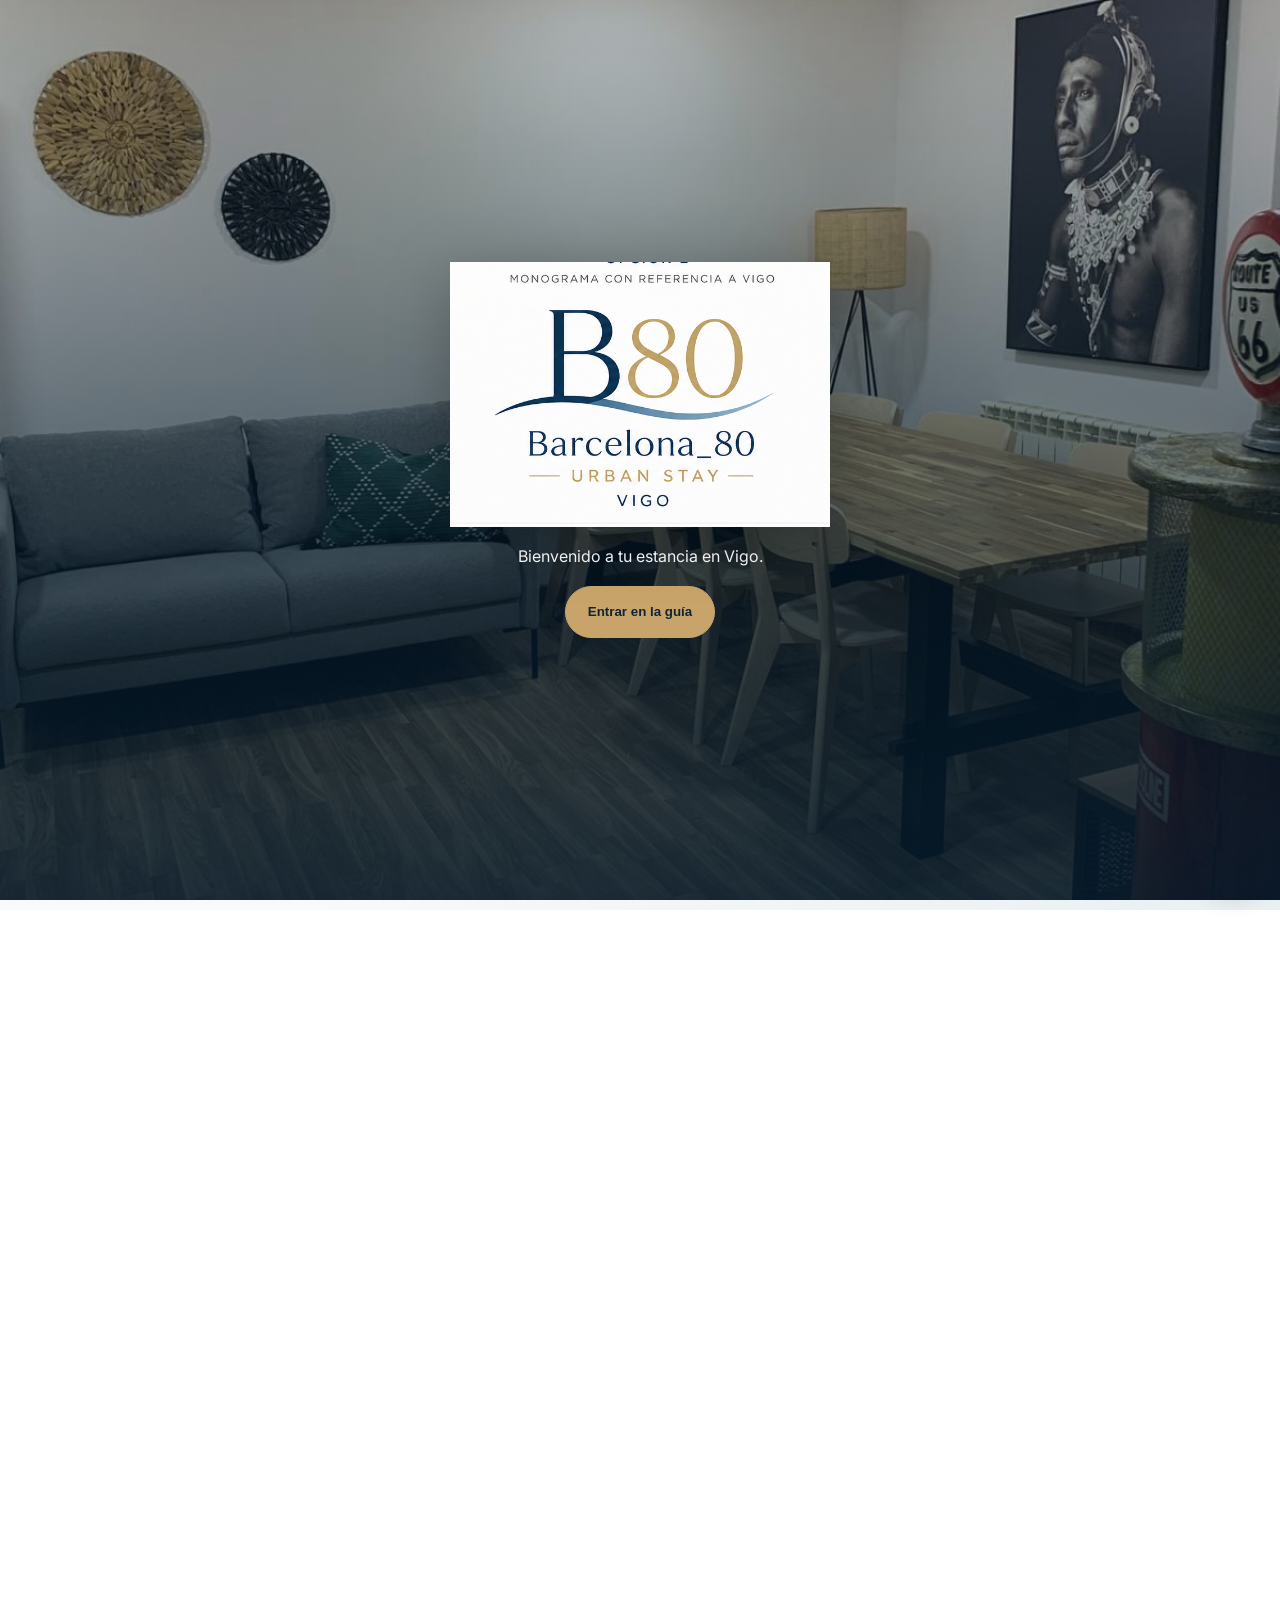
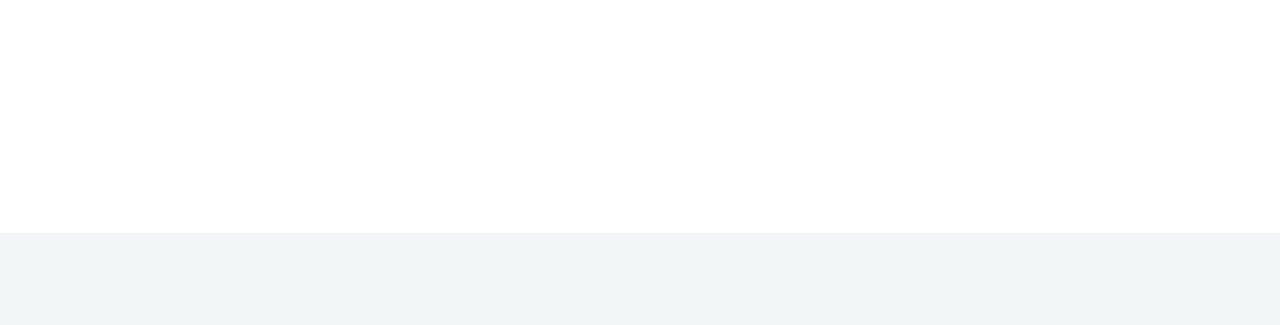
==== commit 6fef256b: "versión parking 2.1" ====
--- a/index.html
+++ b/index.html
@@ -1,123 +1,161 @@
-<!doctype html>
-<html lang="es" data-theme="dark">
+<!DOCTYPE html>
+
+<html data-version="5.2" lang="es">
 <head>
-<meta charset="utf-8"><meta name="viewport" content="width=device-width,initial-scale=1,viewport-fit=cover">
-<meta name="theme-color" content="#031725"><meta name="description" content="Guía digital premium para huéspedes de Zamora 89 Urban Stay, Vigo.">
-<meta name="application-name" content="Zamora 89 Urban Stay"><meta name="apple-mobile-web-app-capable" content="yes"><meta name="version" content="7.2.0">
-<title>Zamora 89 Urban Stay · Vigo</title>
-<link rel="preconnect" href="https://fonts.googleapis.com"><link rel="preconnect" href="https://fonts.gstatic.com" crossorigin>
-<link href="https://fonts.googleapis.com/css2?family=Inter:wght@400;500;600;700&family=Manrope:wght@600;700;800&display=swap" rel="stylesheet">
-<link rel="manifest" href="manifest.webmanifest"><link rel="icon" href="assets/favicon.png"><link rel="apple-touch-icon" href="assets/icon-192.png"><link rel="stylesheet" href="styles.css?v=7.2">
-</head><body>
-<a class="skip-link" href="#main">Saltar al contenido</a>
-<div class="welcome is-hidden" id="welcome"><button id="enterBtn" hidden>Entrar</button></div>
+<meta charset="utf-8"/>
+<meta content="width=device-width,initial-scale=1,viewport-fit=cover" name="viewport"/>
+<meta content="#082f4f" name="theme-color"/>
+<meta content="Guía digital para huéspedes de Barcelona_80_Urban_Stay, Vigo." name="description"/>
+<link href="manifest.webmanifest" rel="manifest"/>
+<link href="assets/logo-b80-mark.png" rel="icon"/>
+<link href="assets/logo-b80-mark.png" rel="apple-touch-icon"/>
+<title>B80 · Barcelona_80 Urban Stay · Vigo</title>
+<link href="https://fonts.googleapis.com" rel="preconnect"/>
+<link crossorigin="" href="https://fonts.gstatic.com" rel="preconnect"/>
+<link href="https://fonts.googleapis.com/css2?family=Inter:wght@400;500;600;700&amp;family=Manrope:wght@500;600;700;800&amp;display=swap" rel="stylesheet"/>
+<link href="styles.css?v=5.2" rel="stylesheet"/>
+<link href="https://barcelona80urbanstay.com/" rel="canonical"/><meta content="Barcelona_80 Urban Stay · Guía de huéspedes" property="og:title"/><meta content="Guía digital del apartamento, recomendaciones de Vigo y servicios útiles." property="og:description"/><meta content="website" property="og:type"/><meta content="https://barcelona80urbanstay.com/" property="og:url"/></head>
+<body><noscript>Esta guía funciona mejor con JavaScript activado.</noscript>
+<div aria-label="Bienvenida" class="welcome" id="welcome">
+<img alt="Salón comedor de Barcelona 80 Urban Stay" src="assets/living.jpeg"/>
+<div class="welcome__shade"></div>
+<div class="welcome__content">
+<img alt="B80 Barcelona 80 Urban Stay Vigo" class="welcome__logo" src="assets/logo-b80.png"/>
+<p>Bienvenido a tu estancia en Vigo.</p>
+<button class="button button--gold" id="enterBtn">Entrar en la guía</button>
+</div>
+</div>
 <header class="topbar">
-<button class="icon-btn mobile-only" id="menuBtn" aria-label="Abrir menú" aria-expanded="false">☰</button>
-<div class="weather-mini"><span id="weatherIcon">☀</span><div><strong id="weatherTemp">--°</strong><small id="weatherText">Vigo</small></div></div>
-<select id="languageSelect" aria-label="Idioma"><option value="es">🇪🇸 ES</option><option value="en">🇬🇧 EN</option><option value="fr">🇫🇷 FR</option><option value="pt">🇵🇹 PT</option><option value="de">🇩🇪 DE</option><option value="it">🇮🇹 IT</option></select>
-<div class="top-actions"><button class="pill-btn" id="themeBtn">☀ Modo claro</button><button class="pill-btn" data-open="wifi">⌁ WiFi</button><button class="pill-btn mobile-only" onclick="document.getElementById('menuBtn').click()">☰ Menú</button></div>
+<button aria-expanded="false" aria-label="Abrir menú" class="icon-button" id="menuBtn">☰</button>
+<a class="brand" href="#inicio"><img alt="B80" decoding="async" loading="lazy" src="assets/logo-b80-mark.png"/></a><div class="language-switcher"><select aria-label="Idioma" id="languageSelect"><option value="es">🇪🇸 ES</option><option value="en">🇬🇧 EN</option><option value="fr">🇫🇷 FR</option><option value="pt">🇵🇹 PT</option><option value="de">🇩🇪 DE</option><option value="it">🇮🇹 IT</option></select></div>
+<a aria-label="Cómo llegar" class="icon-button" href="https://www.google.com/maps/dir/?api=1&amp;destination=Calle+Barcelona+80%2C+36205+Vigo" rel="noopener" target="_blank">⌖</a>
 </header>
-<div class="install-banner" id="installBanner" hidden>
-  <div class="install-banner__icon"><img src="assets/icon-192.png" alt=""></div>
-  <div class="install-banner__copy"><strong>Instala la guía en tu móvil</strong><small>Acceso rápido, pantalla completa y disponible como una app.</small></div>
-  <button class="button button--gold" id="installAppBtn">Instalar</button>
-  <button class="install-banner__close" id="closeInstallBanner" aria-label="Cerrar">×</button>
+<aside aria-hidden="true" class="drawer" id="drawer">
+<button aria-label="Cerrar menú" class="drawer__close" id="closeMenu">×</button>
+<nav>
+<a href="#inicio">Inicio</a><a href="#wifi">WiFi</a><a href="#apartamento">El apartamento</a><a href="#vigo">Descubre Vigo</a>
+<a href="#restaurantes">Restaurantes</a><a href="#agenda">Fiestas y eventos</a><a href="#servicios">Servicios cercanos</a><a href="#checkout">Check-out</a><a href="#experiencia">Tu experiencia</a>
+</nav>
+</aside>
+<div class="scrim" id="scrim"></div>
+<main>
+<section class="hero section" id="inicio">
+<div class="hero__copy">
+<span class="eyebrow">VIGO · GALICIA</span>
+<h1>Todo lo que necesitas para disfrutar tu estancia.</h1>
+<p>Tu apartamento, recomendaciones locales y ayuda práctica, siempre a un toque.</p>
+<div class="hero__actions">
+<a class="button" href="#apartamento">Explorar la guía</a>
+<a class="button button--outline" href="https://wa.me/34695709630" rel="noopener" target="_blank">WhatsApp</a>
 </div>
-
-<aside class="desktop-sidebar">
-<a class="side-logo" href="#inicio"><img src="assets/logo-z89.png" alt="Zamora 89 Urban Stay"></a>
-<nav>
-<a class="active" href="#inicio">⌂ <span>Inicio</span></a><a href="#estancia">▣ <span>El Apartamento</span></a><a href="#estancia">⚿ <span>Llegada</span></a><a href="#explorar">🗺 <span>Guía de Vigo</span></a><a href="#explorar">🍴 <span>Restaurantes</span></a><a href="#explorar">🦀 <span>Marisquerías</span></a><a href="#explorar">☕ <span>Cafeterías y Heladerías</span></a><a href="#explorar">🛍 <span>Productos Gallegos</span></a><a href="#explorar">🍺 <span>Bares y Pubs</span></a><a href="#explorar">⛱ <span>Playas</span></a><a href="#planes">▣ <span>Planes y Qué Hacer</span></a><a href="#explorar">⌖ <span>Mapa Interactivo</span></a><a href="#util">▤ <span>Transporte</span></a><a href="parking.html">Ⓟ <span>Aparcamientos</span></a><a href="#util">✚ <span>Servicios Útiles</span></a><a href="#agenda">▦ <span>Fiestas y Conciertos</span></a><a href="#planes">☷ <span>Itinerarios</span></a><a href="#planes">♡ <span>Actividades con Niños</span></a><a href="#util">♨ <span>Emergencias</span></a><a href="#" id="sideConcierge">✦ <span>Conserje IA</span></a><a href="#valoracion">☆ <span>Valorar Estancia</span></a>
-</nav><button class="owner-btn" id="openAdmin">🔒 ÁREA PROPIETARIO</button>
-</aside>
-<aside class="drawer" id="drawer" aria-hidden="true"><button class="drawer__close" id="closeMenu" aria-label="Cerrar">×</button><nav id="drawerNav"></nav></aside><div class="scrim" id="scrim"></div>
-<main id="main">
-<section class="hero-dashboard" id="inicio">
-<div class="hero-photo"><img src="assets/living-renovated.jpeg" alt="Salón de Zamora 89 Urban Stay"><div class="hero-shade"></div>
-<div class="welcome-card"><img src="assets/logo-z89.png" alt="Logo oficial Zamora 89"><h1>Bienvenido a tu hogar <em>en Vigo</em></h1><p>Tu guía personal para disfrutar<br>lo mejor de la ciudad.</p><div class="keyline">— <span>🔑</span> —</div><a class="button button--gold" href="#explorar">Entrar a la guía</a><small>☀ Desliza para descubrir</small></div>
 </div>
-<aside class="right-rail"><article class="weather-big"><h2>Vigo</h2><p id="weatherCondition">Soleado</p><div><span>☀</span><strong id="weatherTempBig">20°</strong></div><small>Sensación actual · Fuente: Open-Meteo</small></article>
-<article class="info-card"><h3>Información rápida</h3><p><span>⌁ WiFi</span><b>MOVISTAR_1440</b></p><p><span>⚿ Contraseña</span><b>Disponible en QR</b></p><p><span>▦ Check-in</span><b>15:00</b></p><p><span>▦ Check-out</span><b>12:00</b></p><button class="button" data-open="wifi">Ver toda la información</button></article>
-<article class="help-card"><div><h3>¿Necesitas ayuda?</h3><p>Habla con nuestro<br>Conserje IA</p><button class="button button--gold" id="openConcierge">Abrir chat</button></div><div class="bot">✦</div></article></aside>
-<div class="explore-band"><h2>Explora Vigo</h2><div class="feature-cards">
-<a href="#explorar"><span class="feature-image food"></span><strong>Restaurantes</strong><small>Los mejores lugares<br>para comer</small></a><a href="#explorar"><span class="feature-image beach"></span><strong>Playas</strong><small>Sol, mar y naturaleza<br>a tu alcance</small></a><a href="#explorar"><span class="feature-image map"></span><strong>Mapa Interactivo</strong><small>Explora Vigo<br>fácilmente</small></a><a href="parking.html" class="parking-feature"><span class="feature-image parking"></span><strong>Aparcamiento</strong><small>Zonas gratuitas, ORA<br>y parking cubierto</small></a><a href="#agenda"><span class="feature-image events"></span><strong>Fiestas y Conciertos</strong><small>Eventos, conciertos y<br>fechas destacadas</small></a><a href="#planes"><span class="feature-image route"></span><strong>Itinerarios</strong><small>Rutas recomendadas<br>para cada ocasión</small></a><a href="#" id="featureConcierge"><span class="feature-image ai"></span><strong>Conserje IA</strong><small>Pregúntame lo que<br>necesites</small></a>
-</div></div>
-<div class="events-preview"><div class="preview-title"><h2>Eventos destacados</h2><a href="#agenda">Ver todos los eventos →</a></div><div class="preview-grid"><a href="#agenda" class="event-preview reconquista"><b>Reconquista de Vigo</b><span>21 al 29 Marzo 2026</span><small>Fiesta de Interés Turístico Internacional</small></a><a href="#agenda" class="event-preview marisquino"><b>O Marisquiño 2026</b><span>8 al 16 Agosto 2026</span><small>Deporte urbano, música y cultura</small></a><a href="#agenda" class="event-preview navidad"><b>Navidad de Vigo</b><span>Nov 2025 – Ene 2026</span><small>La Navidad más espectacular</small></a><a href="#agenda" class="event-preview castrelos"><b>Conciertos Castrelos</b><span>Julio – Agosto 2026</span><small>Música en directo bajo las estrellas</small></a><a href="#agenda" class="event-preview auditorio"><b>Auditorio Mar de Vigo</b><span>Próximos conciertos</span><small>Consulta la programación completa</small></a></div></div>
+<img alt="Cocina y salón del apartamento" src="assets/kitchen-living.jpeg"/>
 </section>
-<section aria-label="Resumen" class="dashboard section">
-<article class="status-card weather-card">
-<span class="status-card__icon" id="weatherIcon">☁</span>
-<div><small data-i18n="weatherNow">Tiempo ahora</small><strong id="weatherTemp">--°</strong><span id="weatherText">Vigo</span></div>
-</article>
-<article class="status-card"><span class="status-card__icon">⌂</span><div><small data-i18n="checkout">Check-out</small><strong>12:00</strong><span data-i18n="checkoutNote">Salida tranquila</span></div></article>
-<a class="status-card" href="https://www.google.com/maps/dir/?api=1&amp;destination=Calle+Zamora+89%2C+Vigo" rel="noopener" target="_blank"><span class="status-card__icon">⌖</span><div><small data-i18n="location">Ubicación</small><strong>Zamora 89</strong><span data-i18n="openRoute">Abrir ruta</span></div></a>
-<article class="status-card"><span class="status-card__icon">◉</span><div><small data-i18n="occupancy">Capacidad</small><strong>12</strong><span data-i18n="guests">huéspedes</span></div></article>
-</section>
-<section class="section" id="estancia">
-<div class="section-heading"><span class="eyebrow" data-i18n="stayEyebrow">TU ESTANCIA</span><h2 data-i18n="stayTitle">Todo bajo control.</h2><p data-i18n="stayText">Acceso rápido a la información que más necesitarás durante el viaje.</p></div>
-<div class="quick-grid">
-<button class="quick-card" data-open="arrival"><span>↳</span><strong data-i18n="arrival">Llegada</strong><small data-i18n="arrivalSub">Portal y acceso</small></button>
-<button class="quick-card" data-open="wifi"><span>⌁</span><strong>WiFi</strong><small data-i18n="wifiSub">QR y contraseña</small></button>
-<button class="quick-card" data-open="home"><span>⌂</span><strong data-i18n="apartment">Apartamento</strong><small>7 habitaciones · 4 baños</small></button>
-<button class="quick-card" data-open="checkout"><span>✓</span><strong>Check-out</strong><small>12:00</small></button>
+<section aria-label="Accesos principales" class="quick-grid section section--compact">
+<a class="quick-card" href="#apartamento"><span>⌂</span><strong>El apartamento</strong><small>6 habitaciones · 3 baños</small></a>
+<a class="quick-card" href="#vigo"><span>⌖</span><strong>Descubre Vigo</strong><small>Lugares imprescindibles</small></a>
+<a class="quick-card" href="#restaurantes"><span>◇</span><strong>Restaurantes</strong><small>Selección local</small></a>
+<a class="quick-card" href="#servicios"><span>＋</span><strong>Servicios</strong><small>Todo lo más cercano</small></a>
+<a class="quick-card" href="#agenda"><span>♫</span><strong>Fiestas y eventos</strong><small>Agenda destacada de Vigo</small></a></section>
+<section class="section" id="apartamento">
+<div class="section-heading"><span class="eyebrow">TU ALOJAMIENTO</span><h2>Barcelona_80_Urban_Stay</h2><p>Calle Barcelona 80 · 36205 Vigo. Un alojamiento amplio, moderno y pensado para grupos.</p></div>
+<div class="facts"><div><strong>6</strong><span>habitaciones</span></div><div><strong>3</strong><span>baños</span></div><div><strong>15:00</strong><span>check-in</span></div><div><strong>12:00</strong><span>check-out</span></div></div>
+<div class="action-row">
+<a class="button" href="https://www.google.com/maps/dir/?api=1&amp;destination=Calle+Barcelona+80%2C+36205+Vigo" rel="noopener" target="_blank">Cómo llegar</a>
+<a class="button button--outline" href="tel:+34695709630">Llamar</a>
+<a class="button button--outline" href="https://wa.me/34695709630" rel="noopener" target="_blank">WhatsApp</a>
+</div>
+<h3 class="subheading">Habitaciones</h3>
+<p class="muted center">5 camas de 140 × 200 cm y 1 cama individual de 90 × 200 cm.</p>
+<div class="gallery gallery--rooms">
+<article class="photo-card"><img alt="Habitación 1" decoding="async" loading="lazy" src="assets/room-green.jpeg"/><div><strong>Habitación 1</strong><span>Cama 140 × 200</span></div></article>
+<article class="photo-card"><img alt="Habitación 2" decoding="async" loading="lazy" src="assets/room-neutral.jpeg"/><div><strong>Habitación 2</strong><span>Cama 140 × 200</span></div></article>
+<article class="photo-card"><img alt="Habitación 3" decoding="async" loading="lazy" src="assets/room-check.jpeg"/><div><strong>Habitación 3</strong><span>Cama 140 × 200</span></div></article>
+<article class="photo-card"><img alt="Habitación 4" decoding="async" loading="lazy" src="assets/room-grey.jpeg"/><div><strong>Habitación 4</strong><span>Cama 140 × 200</span></div></article>
+<article class="photo-card"><img alt="Habitación 5" decoding="async" loading="lazy" src="assets/room-six.jpeg"/><div><strong>Habitación 5</strong><span>Cama 140 × 200</span></div></article>
+<article class="photo-card"><img alt="Habitación 6" decoding="async" loading="lazy" src="assets/room-single.jpeg"/><div><strong>Habitación 6</strong><span>Cama 90 × 200</span></div></article>
+</div>
+<h3 class="subheading">Baños</h3>
+<div class="gallery gallery--baths">
+<article class="photo-card"><img alt="Baño 1" decoding="async" loading="lazy" src="assets/bath-blue.jpeg"/><div><strong>Baño 1</strong><span>Ducha</span></div></article>
+<article class="photo-card"><img alt="Baño 2" decoding="async" loading="lazy" src="assets/bath-green.jpeg"/><div><strong>Baño 2</strong><span>Ducha</span></div></article>
+<article class="photo-card"><img alt="Baño 3" decoding="async" loading="lazy" src="assets/bath-grey.jpeg"/><div><strong>Baño 3</strong><span>Ducha</span></div></article>
+</div>
+<div class="split-feature"><img alt="Cocina equipada" decoding="async" loading="lazy" src="assets/kitchen.jpeg"/><div><span class="eyebrow">COCINA Y SALÓN</span><h3>Todo lo necesario para compartir.</h3><ul class="checklist"><li>Horno y microondas</li><li>Cafetera</li><li>Lavadora</li><li>Frigorífico</li><li>Menaje</li><li>Comedor amplio</li></ul></div></div>
+<div class="info-panels">
+<article class="info-panel wifi-panel" id="wifi"><div class="wifi-panel__copy"><span aria-hidden="true" class="panel-icon">◉</span><span class="eyebrow">CONEXIÓN</span><h3>WiFi del apartamento</h3><dl class="wifi-data"><div><dt>Red</dt><dd id="wifiName">MOVISTAR_PLUS_F4E0</dd></div><div><dt>Contraseña</dt><dd id="wifiPassword">cSJ4VoAbgUp7BLnormjo</dd></div></dl><div class="wifi-actions"><button class="button button--small" id="copyWifi" type="button">Copiar contraseña</button><a class="button button--small button--outline" href="assets/wifi-qr.png" target="_blank">Abrir QR</a></div><p class="wifi-note">También puedes escanear el código QR del marco situado en el apartamento.</p></div><img alt="Código QR para conectarse al WiFi MOVISTAR PLUS F4E0" class="wifi-qr" decoding="async" height="230" loading="lazy" src="assets/wifi-qr.png" width="230"/></article>
+<article class="info-panel"><span class="panel-icon">♡</span><h3>Normas de la casa</h3><p>No fumar · No se admiten mascotas · Respeta el descanso de los vecinos · Cuida el apartamento.</p></article>
 </div>
 </section>
-<section class="section section--tint" id="explorar">
-<div class="section-heading"><span class="eyebrow" data-i18n="discover">DESCUBRE VIGO</span><h2 data-i18n="discoverTitle">Elige lo que te apetece.</h2><p data-i18n="discoverText">Filtra recomendaciones, consulta distancias y abre la ruta directamente.</p></div>
-<div class="filter-row" id="categoryFilters"></div>
-<div class="price-guide" aria-label="Baremo orientativo de precios"><strong>Precio medio por persona:</strong><span>€ · hasta 15 €</span><span>€€ · 15–30 €</span><span>€€€ · 30–50 €</span><small>Importes orientativos; pueden variar según el pedido.</small></div>
-<div class="experience-layout">
-<div class="place-grid" id="placeGrid"></div>
-<div class="map-panel">
-<div class="map-panel__head"><strong data-i18n="interactiveMap">Mapa interactivo</strong><span id="mapLabel">Zamora 89</span></div>
-<iframe id="mapFrame" loading="lazy" referrerpolicy="no-referrer-when-downgrade" src="https://www.openstreetmap.org/export/embed.html?bbox=-8.746%2C42.21%2C-8.70%2C42.25&amp;layer=mapnik&amp;marker=42.2298%2C-8.7226" title="Mapa de Vigo"></iframe>
-</div>
+<section class="section section--tint" id="vigo">
+<div class="section-heading"><span class="eyebrow">NUESTRA CIUDAD</span><h2>Descubre Vigo</h2><p>Mar, gastronomía, barrios con historia y rincones para disfrutar sin prisas.</p></div>
+<div class="destination-grid">
+<a href="https://www.google.com/maps/dir/?api=1&amp;origin=Calle+Barcelona+80%2C+36205+Vigo&amp;destination=Casco+Vello%2C+Vigo" rel="noopener" target="_blank"><strong>Casco Vello</strong><span>Paseo histórico y ambiente local</span><em>Ver ruta</em></a>
+<a href="https://www.google.com/maps/dir/?api=1&amp;origin=Calle+Barcelona+80%2C+36205+Vigo&amp;destination=Monte+do+Castro%2C+Vigo" rel="noopener" target="_blank"><strong>Monte do Castro</strong><span>Vistas privilegiadas de la ría</span><em>Ver ruta</em></a>
+<a href="https://www.google.com/maps/dir/?api=1&amp;origin=Calle+Barcelona+80%2C+36205+Vigo&amp;destination=Playa+de+Samil%2C+Vigo" rel="noopener" target="_blank"><strong>Playa de Samil</strong><span>Atlántico, paseo y puestas de sol</span><em>Ver ruta</em></a>
+<a href="https://www.google.com/maps/dir/?api=1&amp;origin=Calle+Barcelona+80%2C+36205+Vigo&amp;destination=Bouzas%2C+Vigo" rel="noopener" target="_blank"><strong>Bouzas</strong><span>Atardecer y esencia marinera</span><em>Ver ruta</em></a>
+<a href="https://www.google.com/maps/search/?api=1&amp;query=Casa+Hermo+Vigo" rel="noopener" target="_blank"><strong>Casa Hermo</strong><span>Productos gallegos</span><em>Abrir mapa</em></a>
+<a href="https://www.google.com/maps/search/?api=1&amp;query=Casa+Samaniego+Vigo" rel="noopener" target="_blank"><strong>Casa Samaniego</strong><span>Vinos y productos gourmet</span><em>Abrir mapa</em></a>
 </div>
 </section>
-<section class="section" id="planes">
-<div class="section-heading"><span class="eyebrow" data-i18n="plans">PLANES PERSONALIZADOS</span><h2 data-i18n="plansTitle">Un Vigo para cada viaje.</h2><p data-i18n="plansText">Itinerarios listos para abrir y adaptar a tu ritmo.</p></div>
-<div class="plan-grid" id="planGrid"></div>
+<section class="section" id="restaurantes">
+<div class="section-heading"><span class="eyebrow">SELECCIÓN DEL ANFITRIÓN</span><h2>Restaurantes</h2><p>Opciones para distintos gustos, presupuestos y momentos.</p></div>
+<div class="restaurant-list">
+<a href="https://www.google.com/maps/dir/?api=1&amp;origin=Calle+Barcelona+80%2C+36205+Vigo&amp;destination=Casa+Marco%2C+Vigo" rel="noopener" target="_blank"><strong>Casa Marco</strong><span>Cocina de producto</span><em>Ruta</em></a>
+<a href="https://www.google.com/maps/dir/?api=1&amp;origin=Calle+Barcelona+80%2C+36205+Vigo&amp;destination=Casa+Vella%2C+Vigo" rel="noopener" target="_blank"><strong>Casa Vella</strong><span>Cocina gallega</span><em>Ruta</em></a>
+<a href="https://www.google.com/maps/dir/?api=1&amp;origin=Calle+Barcelona+80%2C+36205+Vigo&amp;destination=Porto+Santo%2C+Vigo" rel="noopener" target="_blank"><strong>Porto Santo</strong><span>Informal y sabroso</span><em>Ruta</em></a>
+<a href="https://www.google.com/maps/dir/?api=1&amp;origin=Calle+Barcelona+80%2C+36205+Vigo&amp;destination=Detapaencepa%2C+Vigo" rel="noopener" target="_blank"><strong>Detapaencepa</strong><span>Tapas y vinos</span><em>Ruta</em></a>
+<a href="https://www.google.com/maps/dir/?api=1&amp;origin=Calle+Barcelona+80%2C+36205+Vigo&amp;destination=Casa+Moncho%2C+Vigo" rel="noopener" target="_blank"><strong>Casa Moncho</strong><span>Tradición</span><em>Ruta</em></a>
+<a href="https://www.google.com/maps/dir/?api=1&amp;origin=Calle+Barcelona+80%2C+36205+Vigo&amp;destination=Casa+Nisio%2C+Vigo" rel="noopener" target="_blank"><strong>Casa Nisio</strong><span>Marisco y cocina gallega</span><em>Ruta</em></a>
+<a href="https://www.google.com/maps/dir/?api=1&amp;origin=Calle+Barcelona+80%2C+36205+Vigo&amp;destination=Rokuseki%2C+Vigo" rel="noopener" target="_blank"><strong>Rokuseki</strong><span>Japonés</span><em>Ruta</em></a>
+<a href="https://www.google.com/maps/dir/?api=1&amp;origin=Calle+Barcelona+80%2C+36205+Vigo&amp;destination=Nikko+Espacio+Gastronomico%2C+Vigo" rel="noopener" target="_blank"><strong>Nikko</strong><span>Experiencia gastronómica</span><em>Ruta</em></a>
+<a href="https://www.google.com/maps/dir/?api=1&amp;origin=Calle+Barcelona+80%2C+36205+Vigo&amp;destination=Maruja+Limon%2C+Vigo" rel="noopener" target="_blank"><strong>Maruja Limón</strong><span>Alta cocina</span><em>Ruta</em></a>
+</div>
 </section>
 <section class="section events-section" id="agenda">
-<div class="section-heading"><span class="eyebrow">FIESTAS Y CONCIERTOS</span><h2>La agenda de Vigo.</h2><p>Una selección de celebraciones y actuaciones destacadas. Consulta siempre el enlace oficial antes de desplazarte, porque horarios y entradas pueden cambiar.</p></div>
-<div class="event-filters"><button class="is-active" data-event-filter="all">Todo</button><button data-event-filter="Fiesta">Fiestas</button><button data-event-filter="Concierto">Conciertos</button><button data-event-filter="Festival">Festivales</button></div>
-<div class="events-grid" id="eventsGrid"></div>
-<div class="agenda-links"><a class="button" href="https://hoxe.vigo.org/axenda/?lang=cas" rel="noopener" target="_blank">Agenda oficial de Vigo</a><a class="button button--outline" href="https://auditoriomardevigo.com/programacion-conciertos-vigo-entradas/" rel="noopener" target="_blank">Auditorio Mar de Vigo</a></div>
-<p class="update-note">Agenda revisada el 26 de julio de 2026.</p>
-</section>
-<section class="section section--dark" id="util">
-<div class="section-heading"><span class="eyebrow" data-i18n="useful">INFORMACIÓN ÚTIL</span><h2 data-i18n="usefulTitle">Lo importante, siempre a mano.</h2></div>
-<div class="utility-grid">
-<a href="tel:112"><span>✚</span><strong>Emergencias</strong><small>112</small></a>
-<a href="https://www.google.com/maps/search/?api=1&amp;query=farmacia+abierta+cerca+de+Calle+Zamora+89+Vigo" rel="noopener" target="_blank"><span>⚕</span><strong data-i18n="pharmacy">Farmacia abierta</strong><small data-i18n="searchNow">Buscar ahora</small></a>
-<a href="parking.html" rel="noopener" target="_blank"><span>Ⓟ</span><strong data-i18n="parking">Aparcamiento</strong><small data-i18n="seeOptions">Ver opciones</small></a>
-<a href="https://www.google.com/maps/search/?api=1&amp;query=taxi+cerca+de+Calle+Zamora+89+Vigo" rel="noopener" target="_blank"><span>▣</span><strong>Taxi</strong><small data-i18n="seeOptions">Ver opciones</small></a>
-<a href="https://www.google.com/maps/dir/?api=1&amp;origin=Calle+Zamora+89%2C+Vigo&amp;destination=Estacion+Maritima+de+Vigo" rel="noopener" target="_blank"><span>⚓</span><strong>Islas Cíes</strong><small data-i18n="routePort">Ruta al puerto</small></a>
-<a href="https://www.google.com/maps/search/?api=1&amp;query=hospital+cerca+de+Calle+Zamora+89+Vigo" rel="noopener" target="_blank"><span>＋</span><strong data-i18n="hospital">Hospital</strong><small data-i18n="seeOptions">Ver opciones</small></a>
+<div class="section-heading"><span class="eyebrow">VIGO EN DIRECTO</span><h2>Fiestas, festivales y conciertos</h2><p>Una selección de celebraciones y planes destacados. Consulta siempre la programación oficial antes de desplazarte, porque las fechas y horarios pueden cambiar.</p></div>
+<div class="events-grid">
+<a class="event-card event-reconquista" href="https://hoxe.vigo.org/" rel="noopener" target="_blank"><span class="event-icon">⚔</span><small>MARZO · ANUAL</small><h3>Reconquista de Vigo</h3><p>El Casco Vello revive la historia de la ciudad con mercado, música, gastronomía y ambiente de época.</p><em>Agenda oficial</em></a>
+<a class="event-card event-marisquino" href="https://omarisquino.com/" rel="noopener" target="_blank"><span class="event-icon">★</span><small>AGOSTO · ANUAL</small><h3>O Marisquiño</h3><p>Festival urbano de deporte, música y cultura junto al mar.</p><em>Web oficial</em></a>
+<a class="event-card event-castrelos" href="https://hoxe.vigo.org/" rel="noopener" target="_blank"><span class="event-icon">♫</span><small>VERANO</small><h3>Conciertos de Castrelos</h3><p>Grandes actuaciones al aire libre en el auditorio de Castrelos.</p><em>Consultar programación</em></a>
+<a class="event-card event-bouzas" href="https://hoxe.vigo.org/" rel="noopener" target="_blank"><span class="event-icon">✦</span><small>JULIO · ANUAL</small><h3>Fiestas de Bouzas</h3><p>Tradición marinera, actividades populares y fuegos artificiales frente a la ría.</p><em>Agenda oficial</em></a>
+<a class="event-card event-nadal" href="https://hoxe.vigo.org/" rel="noopener" target="_blank"><span class="event-icon">❄</span><small>NOVIEMBRE–ENERO</small><h3>Navidad de Vigo</h3><p>Iluminación, mercados y actividades en distintos puntos de la ciudad.</p><em>Consultar agenda</em></a>
+<a class="event-card event-agenda" href="https://hoxe.vigo.org/axenda/?lang=cas" rel="noopener" target="_blank"><span class="event-icon">▦</span><small>TODO EL AÑO</small><h3>Agenda oficial de Vigo</h3><p>Exposiciones, teatro, música, actividades familiares y eventos de última hora.</p><em>Ver agenda completa</em></a>
+</div>
+<p class="update-note">Las fechas son orientativas para celebraciones anuales. Confirma siempre la programación oficial.</p>
+</section><section class="section section--tint" id="servicios">
+<div class="section-heading"><span class="eyebrow">CERCA DEL APARTAMENTO</span><h2>Servicios útiles</h2><p>Accesos directos a las opciones más próximas o recomendadas.</p></div>
+<div class="service-grid">
+<a class="service-card service-card--featured" href="https://www.google.com/maps/dir/?api=1&amp;origin=Calle+Barcelona+80%2C+36205+Vigo&amp;destination=Sole+Mio+Brunch%2C+Vigo" rel="noopener" target="_blank"><span>☕</span><div><strong>Sole Mío Brunch</strong><small>Cafetería bonita y cercana</small></div><em>Ver ruta</em></a>
+<a class="service-card" href="https://www.google.com/maps/search/?api=1&amp;query=supermercado+cerca+de+Calle+Barcelona+80%2C+36205+Vigo" rel="noopener" target="_blank"><span>🛒</span><div><strong>Supermercado</strong><small>Mostrar el más cercano</small></div><em>Abrir mapa</em></a>
+<a class="service-card" href="https://www.google.com/maps/search/?api=1&amp;query=farmacia+Camiño+do+Regueiro+Vigo" rel="noopener" target="_blank"><span>＋</span><div><strong>Farmacia · Regueiro</strong><small>Opción cercana</small></div><em>Abrir mapa</em></a>
+<a class="service-card" href="https://www.google.com/maps/search/?api=1&amp;query=farmacia+Gran+Via+Vigo+cerca+de+Calle+Barcelona+80" rel="noopener" target="_blank"><span>＋</span><div><strong>Farmacia · Gran Vía</strong><small>Opción cercana</small></div><em>Abrir mapa</em></a>
+<a class="service-card" href="https://www.google.com/maps/dir/?api=1&amp;origin=Calle+Barcelona+80%2C+36205+Vigo&amp;destination=Hospital+Ribera+Povisa%2C+Vigo" rel="noopener" target="_blank"><span>✚</span><div><strong>Hospital Povisa</strong><small>Atención sanitaria próxima</small></div><em>Ver ruta</em></a>
+<a class="service-card" href="parking.html"><span> P </span><div><strong>Aparcamiento</strong><small>Gratis, ORA y parking cubierto</small></div><em>Ver guía</em></a>
+<a class="service-card" href="https://www.google.com/maps/search/?api=1&amp;query=parada+taxi+Povisa+Barcelona+Vigo" rel="noopener" target="_blank"><span>🚕</span><div><strong>Taxi Povisa–Barcelona</strong><small>Parada cercana</small></div><em>Abrir mapa</em></a>
+<a class="service-card" href="https://www.google.com/maps/dir/?api=1&amp;origin=Calle+Barcelona+80%2C+36205+Vigo&amp;destination=Estacion+Vigo+Urzaiz" rel="noopener" target="_blank"><span>🚆</span><div><strong>Vigo–Urzáiz</strong><small>Tren y estación intermodal</small></div><em>Ver ruta</em></a>
+<a class="service-card" href="https://www.google.com/maps/dir/?api=1&amp;origin=Calle+Barcelona+80%2C+36205+Vigo&amp;destination=Aeropuerto+de+Vigo" rel="noopener" target="_blank"><span>✈</span><div><strong>Aeropuerto de Vigo</strong><small>Ruta en coche</small></div><em>Ver ruta</em></a>
+<a class="service-card" href="tel:112"><span>!</span><div><strong>Emergencias</strong><small>Teléfono 112</small></div><em>Llamar</em></a>
 </div>
 </section>
-<section class="section" id="galeria">
-<div class="section-heading"><span class="eyebrow" data-i18n="yourHome">TU CASA EN VIGO</span><h2>Zamora 89 Urban Stay</h2><p data-i18n="homeText">Amplio, luminoso y pensado para compartir sin renunciar a la privacidad.</p></div>
-<div class="facts"><div><strong>7</strong><span data-i18n="rooms">habitaciones</span></div><div><strong>4</strong><span data-i18n="bathrooms">baños</span></div><div><strong>15:00</strong><span>check-in</span></div><div><strong>12:00</strong><span>check-out</span></div></div>
-<div class="gallery" id="gallery"></div>
+<section class="section checkout" id="checkout">
+<div class="section-heading"><span class="eyebrow">ANTES DE MARCHAR</span><h2>Check-out · 12:00</h2><p>Gracias por ayudarnos a preparar el apartamento para los siguientes huéspedes.</p></div>
+<div class="checkout-list"><label><input type="checkbox"/> Comprueba que no olvidas objetos personales</label><label><input type="checkbox"/> Apaga las luces</label><label><input type="checkbox"/> Cierra puertas y ventanas</label><label><input type="checkbox"/> Deja las llaves según las instrucciones recibidas</label></div>
 </section>
-<section class="section section--review" id="valoracion">
-<div class="review-panel"><span class="eyebrow" data-i18n="thanks">GRACIAS POR TU ESTANCIA</span><h2 data-i18n="reviewTitle">Tu opinión nos ayuda a mejorar.</h2><p data-i18n="reviewText">Comparte tu experiencia y ayuda a otros viajeros a descubrir Zamora 89.</p><a class="button button--gold" data-i18n="reviewButton" href="https://www.airbnb.es/rooms/44086976" rel="noopener" target="_blank">Valorar en Airbnb</a></div>
+<section class="section experience" id="experiencia">
+<img alt="Salón del apartamento" decoding="async" loading="lazy" src="assets/living.jpeg"/>
+<div><span class="eyebrow">GRACIAS POR TU VISITA</span><h2>¿Te ha gustado la estancia?</h2><p>Tu valoración ayuda a futuros huéspedes y a seguir mejorando.</p>
+<a class="button button--gold" href="https://www.airbnb.es/rooms/54171518?unique_share_id=ff06a61d-fff5-4d9a-a8b7-592999700194&amp;viralityEntryPoint=1&amp;s=76" rel="noopener" target="_blank">Valorar mi estancia en Airbnb</a>
+<a class="text-link" href="https://www.airbnb.es/rooms/54171518?unique_share_id=ff06a61d-fff5-4d9a-a8b7-592999700194&amp;viralityEntryPoint=1&amp;s=76" rel="noopener" target="_blank">Ver el anuncio</a>
+</div>
 </section>
 </main>
-<section class="section install-section" id="instalar">
-<div class="install-card"><img src="assets/icon-192.png" alt="Icono de Zamora 89"><div><span class="eyebrow">GUÍA EN TU MÓVIL</span><h2>Instala Zamora 89 como una aplicación.</h2><p>Ábrela desde la pantalla de inicio, a pantalla completa y con acceso rápido durante tu estancia.</p><button class="button button--gold" id="installBtn" data-i18n="install">Instalar guía</button><small id="installHelp">En iPhone: Compartir → Añadir a pantalla de inicio.</small></div></div>
-</section>
-<footer><img alt="Zamora 89 Urban Stay" src="assets/logo-z89.png"/><p>Zamora 89 Urban Stay · Vigo · Versión 7.2 · Urban Stay Lab</p></footer>
-<div aria-hidden="true" class="modal" id="detailModal"><div class="modal__panel"><button class="modal__close" data-close="detailModal">×</button><div id="detailContent"></div></div></div>
-<div aria-hidden="true" class="modal" id="conciergeModal"><div class="modal__panel modal__panel--chat"><button class="modal__close" data-close="conciergeModal">×</button><div class="chat-head"><span>✦</span><div><strong>Z89 Concierge</strong><small data-i18n="conciergeSub">Asistente local de la estancia</small></div></div><div class="chat-messages" id="chatMessages"></div><div class="suggestions" id="chatSuggestions"></div><form class="chat-form" id="chatForm"><input autocomplete="off" data-i18n-placeholder="askPlaceholder" id="chatInput" placeholder="Pregunta por desayunos, lluvia, parking…"/><button type="submit">➤</button></form><small class="chat-note" data-i18n="aiNote">Respuestas basadas en la guía local. Comprueba horarios y disponibilidad antes de salir.</small></div></div>
-<div aria-hidden="true" class="modal" id="adminModal"><div class="modal__panel modal__panel--admin"><button class="modal__close" data-close="adminModal">×</button><h2>Panel del propietario</h2><p>Los cambios se guardan solo en este navegador. Exporta una copia para incorporarlos al proyecto.</p><label>PIN de acceso<input id="adminPin" placeholder="Introduce el PIN" type="password"/></label><button class="button" id="adminLogin">Acceder</button><div hidden="" id="adminArea"><label>Texto de bienvenida<textarea id="adminWelcome"></textarea></label><label>URL de reseñas<input id="adminReviewUrl"/></label><label>Aviso destacado<textarea id="adminNotice" placeholder="Ej.: Ascensor temporalmente fuera de servicio"></textarea></label><div class="admin-actions"><button class="button" id="saveAdmin">Guardar</button><button class="button button--outline" id="exportAdmin">Exportar JSON</button><button class="button button--danger" id="resetAdmin">Restablecer</button></div></div></div></div>
+<a aria-label="Contactar por WhatsApp" class="whatsapp-float" href="https://wa.me/34695709630" rel="noopener" target="_blank">WA</a>
+<button class="install-button" hidden="" id="installBtn">Instalar guía</button>
+<footer><img alt="B80" decoding="async" loading="lazy" src="assets/logo-b80-mark.png"/><p>Barcelona_80_Urban_Stay · Vigo</p><div><a href="tel:+34695709630">695 709 630</a><a href="https://wa.me/34695709630" rel="noopener" target="_blank">WhatsApp</a></div></footer>
+<script src="locales.js?v=4.0"></script><script src="app.js?v=4.0"></script>
 <div aria-live="polite" class="toast" id="toast" role="status"></div>
-<script src="data.js?v=7.2"></script>
-<script src="app.js?v=7.2"></script>
-<script src="locales-v5.0.1.js?v=7.2"></script>
-<script>document.getElementById('sideConcierge').addEventListener('click',e=>{e.preventDefault();document.getElementById('openConcierge').click()});document.getElementById('featureConcierge').addEventListener('click',e=>{e.preventDefault();document.getElementById('openConcierge').click()});</script>
-
-<script src="analytics-config.js?v=7.2"></script>
-<script src="analytics.js?v=7.2"></script>
-</body></html>+<script src="analytics-config.js"></script>
+<script src="analytics.js"></script>
+</body>
+</html>
--- a/styles.css
+++ b/styles.css
@@ -1,37 +1,9 @@
-:root{--navy:#031725;--navy2:#06263a;--gold:#d89a2b;--gold2:#f0b64c;--cream:#f2eee7;--white:#fff;--ink:#10202b;--muted:#6c7880;--line:rgba(216,154,43,.55);--max:1280px;--shadow:0 18px 50px rgba(0,0,0,.25)}
-*{box-sizing:border-box}html{scroll-behavior:smooth}body{margin:0;font-family:Inter,Arial,sans-serif;background:#061c2b;color:#fff}button,input,select,textarea{font:inherit}a{color:inherit}.skip-link{position:fixed;left:1rem;top:-100px;z-index:999;background:white;color:#000;padding:.7rem}.skip-link:focus{top:1rem}.welcome{display:none}.mobile-only{display:none!important}
-.topbar{position:fixed;z-index:90;top:0;left:230px;right:0;height:62px;background:rgba(3,23,37,.97);border-bottom:1px solid rgba(216,154,43,.32);display:flex;align-items:center;justify-content:space-between;padding:0 22px}.weather-mini{display:flex;gap:10px;align-items:center}.weather-mini>span{font-size:28px;color:var(--gold2)}.weather-mini div{display:grid}.weather-mini small{font-size:11px;color:#c9d2d8}.topbar select{background:#071724;color:#fff;border:1px solid var(--gold);border-radius:13px;padding:9px 18px;font-weight:700}.top-actions{display:flex;gap:10px}.pill-btn,.icon-btn{border:1px solid var(--gold);background:#071724;color:#fff;border-radius:999px;padding:9px 15px;cursor:pointer}.desktop-sidebar{position:fixed;z-index:100;left:0;top:0;bottom:0;width:230px;background:linear-gradient(180deg,#031725,#05243a);border-right:1px solid var(--gold);display:flex;flex-direction:column;padding:14px}.side-logo{display:block;text-align:center}.side-logo img{width:174px;height:174px;object-fit:contain}.desktop-sidebar nav{overflow:auto;padding:3px 0 12px;scrollbar-width:thin}.desktop-sidebar nav a{display:flex;gap:12px;align-items:center;text-decoration:none;padding:8px 11px;border-radius:8px;font-size:14px;color:#f5f5f5}.desktop-sidebar nav a:hover,.desktop-sidebar nav a.active{background:linear-gradient(90deg,#d3972d,#b57c20);color:white}.desktop-sidebar nav a:first-letter{color:var(--gold2)}.owner-btn{margin-top:auto;border:0;background:linear-gradient(90deg,#b17b24,#d9a343);color:#fff;padding:12px;border-radius:7px;font-weight:700;cursor:pointer}.drawer,.scrim{display:none}
-main,footer{margin-left:230px}.hero-dashboard{padding-top:62px;display:grid;grid-template-columns:minmax(0,1fr) 256px;background:#061c2b}.hero-photo{min-height:455px;position:relative;overflow:hidden}.hero-photo>img{position:absolute;inset:0;width:100%;height:100%;object-fit:cover}.hero-shade{position:absolute;inset:0;background:linear-gradient(90deg,rgba(2,17,27,.25),rgba(2,17,27,.08))}.welcome-card{position:absolute;z-index:2;width:360px;left:50%;top:50%;transform:translate(-50%,-49%);background:linear-gradient(180deg,rgba(3,23,37,.98),rgba(2,29,46,.98));border:1px solid var(--gold);border-radius:22px;padding:16px 32px 20px;text-align:center;box-shadow:var(--shadow)}.welcome-card img{width:172px;height:172px;object-fit:contain}.welcome-card h1{font:700 24px Manrope;margin:4px 0}.welcome-card h1 em{font-style:normal;color:var(--gold2)}.welcome-card p{line-height:1.6;margin:8px 0;color:#eef3f5}.keyline{color:var(--gold);font-size:20px;margin:6px}.welcome-card small{display:block;margin-top:14px}.button{display:inline-flex;align-items:center;justify-content:center;text-decoration:none;border:0;border-radius:10px;background:var(--navy);color:#fff;padding:12px 20px;font-weight:700;cursor:pointer}.button--gold{background:linear-gradient(90deg,#bf8120,#e4ac48);color:white}.button--outline{border:1px solid var(--gold);background:transparent;color:var(--gold)}.button--danger{background:#9d3434}.right-rail{grid-column:2;grid-row:1/4;background:#10293a;padding:12px 10px;display:grid;gap:12px;align-content:start}.right-rail article{border-radius:12px}.weather-big{background:#031725;padding:17px;border:1px solid rgba(255,255,255,.06)}.weather-big h2{margin:0;font-size:22px}.weather-big p{margin:4px 0 10px}.weather-big>div{display:flex;gap:15px;align-items:center}.weather-big>div span{font-size:48px;color:var(--gold2)}.weather-big>div strong{font-size:48px}.weather-big small{color:#d0d8dc}.info-card,.help-card{background:var(--cream);color:var(--ink);padding:16px}.info-card h3,.help-card h3{margin:0 0 12px}.info-card p{display:flex;justify-content:space-between;gap:8px;font-size:12px}.info-card b{font-weight:500}.info-card .button{width:100%;margin-top:8px}.help-card{display:flex;justify-content:space-between;align-items:center}.help-card p{font-size:13px;line-height:1.4}.help-card .button{padding:10px 17px}.bot{width:70px;height:70px;border-radius:50%;background:radial-gradient(circle at 50% 35%,#38c9ff,#031725 65%);border:2px solid var(--gold);display:grid;place-items:center;color:white;font-size:26px}
-.explore-band,.events-preview{grid-column:1;background:#071e2d;padding:10px 20px 14px}.explore-band h2,.events-preview h2{font-size:19px;margin:0 0 9px}.feature-cards{display:grid;grid-template-columns:repeat(6,1fr);gap:10px}.feature-cards>a{background:#f3eee8;color:#101820;border-radius:12px;overflow:hidden;text-decoration:none;text-align:center;border:1px solid var(--gold);min-width:0}.feature-image{height:108px;display:block;background-position:center;background-size:cover;position:relative}.feature-image:after{content:"";position:absolute;left:50%;bottom:-18px;transform:translateX(-50%);width:40px;height:40px;border-radius:50%;background:#031725;border:2px solid var(--gold)}.feature-image.food{background:linear-gradient(145deg,#5c241d,#d99a2b)}.feature-image.beach{background:linear-gradient(145deg,#0b6f8a,#6fd1d8 58%,#e7c77b)}.feature-image.map{background:linear-gradient(145deg,#29465b,#6b8d73)}.feature-image.events{background-image:linear-gradient(135deg,#132537,#7c2234)}.feature-image.route{background:linear-gradient(145deg,#194b3f,#d6a13a)}.feature-image.ai{background-image:radial-gradient(circle,#14496c,#021522)}.feature-cards strong{display:block;margin-top:24px}.feature-cards small{display:block;padding:4px 8px 12px;line-height:1.35}.preview-title{display:flex;gap:18px;align-items:center}.preview-title a{color:var(--gold2);font-size:13px}.preview-grid{display:grid;grid-template-columns:repeat(5,1fr);gap:10px}.event-preview{position:relative;isolation:isolate;overflow:hidden;min-height:142px;border:1px solid var(--gold);border-radius:12px;padding:16px;background:linear-gradient(145deg,#173a4f,#071e2d);text-decoration:none;display:flex;flex-direction:column;justify-content:flex-end}.event-preview b{font-size:15px}.event-preview span{font-size:12px}.event-preview small{margin-top:6px;color:#eee}.marisquino{background:linear-gradient(145deg,#743246,#192d55)}.navidad{background:linear-gradient(145deg,#14523e,#8d2730)}.castrelos{background:linear-gradient(145deg,#253b68,#7f3f78)}.auditorio{background:linear-gradient(145deg,#0f5b70,#1f314d)}
-.section{padding:72px 4vw;max-width:none;background:#f5f2ed;color:var(--ink)}.section--tint{background:#ece8e1}.section--dark{background:#041a29;color:#fff}.section--review{background:#f5f2ed}.section-heading{max-width:760px;margin-bottom:28px}.eyebrow{color:#b37b1d;font-weight:800;letter-spacing:.12em;font-size:12px}.section-heading h2{font:800 clamp(32px,4vw,56px)/1 Manrope;margin:8px 0}.section-heading p{color:var(--muted);line-height:1.6}.dashboard{display:none}.quick-grid{display:grid;grid-template-columns:repeat(4,1fr);gap:15px}.quick-card,.place-card,.plan-card,.event-card{background:white;border:1px solid #ded7cc;border-radius:18px;padding:20px;color:var(--ink);box-shadow:0 8px 24px rgba(3,23,37,.06)}.quick-card{text-align:left;cursor:pointer}.quick-card>span{display:grid;width:46px;height:46px;place-items:center;background:var(--navy);color:var(--gold2);border-radius:13px;margin-bottom:14px}.quick-card strong,.quick-card small{display:block}.quick-card small,.place-card p,.plan-card p,.event-card p{color:var(--muted)}.filter-row,.event-filters{display:flex;gap:8px;overflow:auto;margin-bottom:12px}.price-guide{display:flex;align-items:center;gap:8px;flex-wrap:wrap;margin:0 0 18px;padding:10px 12px;background:#fff;border:1px solid #ded7cc;border-radius:12px;font-size:12px}.price-guide strong{color:var(--ink)}.price-guide span{background:#eee9e2;padding:6px 9px;border-radius:999px;white-space:nowrap}.price-guide small{color:var(--muted)}.price-label{display:inline-block;font-size:12px;line-height:1.25;text-align:right;color:#263843;white-space:nowrap}.filter-row button,.event-filters button{border:1px solid #cfc5b7;background:#fff;border-radius:999px;padding:9px 14px;font-weight:700;white-space:nowrap}.filter-row button.is-active,.event-filters button.is-active{background:var(--navy);color:white}.experience-layout{display:grid;grid-template-columns:1.1fr .9fr;gap:18px;align-items:start}.place-grid{display:grid;grid-template-columns:repeat(2,1fr);gap:12px}.place-card{cursor:pointer}.place-card__top{display:flex;justify-content:space-between}.place-card h3{margin:0}.place-meta{display:flex;gap:6px;flex-wrap:wrap}.place-meta span{background:#eee9e2;padding:5px 7px;border-radius:999px;font-size:12px}.map-panel{position:sticky;top:76px;align-self:start;height:max-content;background:white;border-radius:18px;overflow:hidden;border:1px solid #ded7cc}.map-panel__head{display:flex;justify-content:space-between;padding:14px}.map-panel iframe{display:block;border:0;width:100%;height:430px}.plan-grid,.events-grid{display:grid;grid-template-columns:repeat(3,1fr);gap:14px}.event-card__date{display:flex;justify-content:space-between}.utility-grid{display:grid;grid-template-columns:repeat(3,1fr);gap:12px}.utility-grid a{border:1px solid rgba(216,154,43,.45);border-radius:16px;padding:18px;text-decoration:none;display:grid}.utility-grid a>span{color:var(--gold2);font-size:26px}.facts{display:grid;grid-template-columns:repeat(4,1fr);border:1px solid #ddd3c5;border-radius:16px;overflow:hidden;margin-bottom:20px}.facts div{text-align:center;padding:18px;border-right:1px solid #ddd3c5}.facts strong,.facts span{display:block}.gallery{display:grid;grid-template-columns:repeat(4,1fr);gap:10px}.gallery img{width:100%;aspect-ratio:4/3;object-fit:cover;border-radius:12px}.review-panel{background:linear-gradient(135deg,#031725,#0c4261);color:white;border-radius:24px;padding:50px;text-align:center}.review-panel p{color:#d7e2e8}footer{background:#031725;border-top:1px solid var(--gold);padding:24px;text-align:center}footer img{width:80px;height:80px;object-fit:contain}.modal{position:fixed;z-index:300;inset:0;background:rgba(0,0,0,.72);display:grid;place-items:center;padding:14px;opacity:0;visibility:hidden;transition:.2s}.modal.is-open{opacity:1;visibility:visible}.modal__panel{position:relative;background:white;color:var(--ink);width:min(720px,96vw);max-height:90vh;overflow:auto;border-radius:20px;padding:26px}.modal__close{position:absolute;right:12px;top:7px;border:0;background:none;font-size:28px}.modal__panel--chat{height:min(720px,90vh);display:flex;flex-direction:column;padding:0}.chat-head{padding:16px;border-bottom:1px solid #ddd}.chat-messages{flex:1;overflow:auto;padding:16px;display:flex;flex-direction:column;gap:8px}.message{background:#eee8df;padding:10px 12px;border-radius:15px;max-width:84%}.message.user{margin-left:auto;background:#031725;color:white}.suggestions{display:flex;overflow:auto;gap:6px;padding:8px 14px}.suggestions button{white-space:nowrap;border:1px solid #ccc;background:white;border-radius:999px;padding:7px}.chat-form{display:flex;padding:12px;border-top:1px solid #ddd}.chat-form input{flex:1;border:1px solid #ccc;border-radius:999px;padding:10px}.chat-form button{border:0;border-radius:50%;width:42px;background:var(--navy);color:white}.chat-note{padding:0 14px 14px;color:#666}.detail-photo{width:100%;border-radius:14px}.wifi-box{display:grid;gap:10px;background:#eee8df;padding:15px;border-radius:14px}.wifi-box img{width:180px}.toast{position:fixed;z-index:500;left:50%;bottom:20px;transform:translateX(-50%);background:#111;color:#fff;padding:10px 16px;border-radius:999px;opacity:0}.toast.is-visible{opacity:1}
-@media(max-width:1180px){.feature-cards{grid-template-columns:repeat(3,1fr)}.preview-grid{grid-template-columns:repeat(3,1fr)}.right-rail{display:none}.hero-dashboard{grid-template-columns:1fr}.explore-band,.events-preview{grid-column:1}}
-@media(max-width:820px){.desktop-sidebar{display:none}.topbar{left:0}.mobile-only{display:inline-flex!important}main,footer{margin-left:0}.weather-mini{display:none}.drawer{display:block;position:fixed;z-index:200;left:-300px;top:0;bottom:0;width:280px;background:#031725;padding:20px;transition:.2s}.drawer.is-open{left:0}.drawer__close{float:right;background:none;border:0;color:white;font-size:28px}.drawer nav{clear:both;display:grid}.drawer nav a{padding:12px;text-decoration:none;border-bottom:1px solid rgba(255,255,255,.1)}.scrim{display:block;position:fixed;z-index:190;inset:0;background:rgba(0,0,0,.5);opacity:0;visibility:hidden}.scrim.is-visible{opacity:1;visibility:visible}.hero-photo{min-height:530px}.welcome-card{width:min(360px,90vw)}.feature-cards{grid-template-columns:repeat(2,1fr)}.preview-grid{grid-template-columns:repeat(2,1fr)}.quick-grid,.place-grid,.plan-grid,.events-grid,.utility-grid{grid-template-columns:repeat(2,1fr)}.experience-layout{grid-template-columns:1fr}.map-panel{position:relative;top:auto}.gallery{grid-template-columns:repeat(3,1fr)}}
-@media(max-width:540px){.topbar{padding:0 10px}.topbar select{padding:8px}.pill-btn{padding:8px 10px}.hero-photo{min-height:600px}.welcome-card{padding:14px 20px}.welcome-card img{width:155px;height:155px}.feature-cards,.preview-grid,.quick-grid,.place-grid,.plan-grid,.events-grid,.utility-grid{grid-template-columns:1fr}.feature-image{height:145px}.section{padding:50px 18px}.facts{grid-template-columns:repeat(2,1fr)}.gallery{grid-template-columns:repeat(2,1fr)}.review-panel{padding:30px 18px}.preview-grid{max-height:none}.top-actions .pill-btn:first-child{display:none}}
+:root{--blue:#082f4f;--blue2:#0f4d70;--gold:#c8a46a;--ink:#17212b;--muted:#66717c;--paper:#fff;--tint:#f3f6f7;--line:#dfe5e8;--radius:22px;--shadow:0 18px 50px rgba(8,47,79,.13)}*{box-sizing:border-box}html{scroll-behavior:smooth}body{margin:0;font-family:Inter,system-ui,sans-serif;color:var(--ink);background:var(--paper)}img{display:block;max-width:100%}a{color:inherit;text-decoration:none}button,a{touch-action:manipulation}.section{padding:76px max(20px,calc((100vw - 1120px)/2))}.section--compact{padding-top:30px;padding-bottom:30px}.section--tint{background:var(--tint)}.eyebrow{font-size:.76rem;letter-spacing:.18em;font-weight:800;color:var(--gold)}h1,h2,h3{font-family:Manrope,sans-serif;margin:.35em 0;line-height:1.06}h1{font-size:clamp(2.5rem,7vw,5.7rem)}h2{font-size:clamp(2rem,5vw,3.6rem)}h3{font-size:1.35rem}p{line-height:1.7;color:var(--muted)}.center{text-align:center}.muted{color:var(--muted)}.button{display:inline-flex;align-items:center;justify-content:center;min-height:52px;padding:0 22px;border-radius:999px;background:var(--blue);color:#fff;font-weight:800;border:1px solid var(--blue);cursor:pointer}.button--outline{background:transparent;color:var(--blue)}.button--gold{background:var(--gold);border-color:var(--gold);color:#102433}.button--small{min-height:42px;font-size:.88rem}.topbar{position:sticky;top:0;z-index:30;height:66px;display:flex;align-items:center;justify-content:space-between;padding:0 18px;background:rgba(255,255,255,.9);backdrop-filter:blur(18px);border-bottom:1px solid rgba(8,47,79,.08)}.brand img{width:46px;height:46px;object-fit:contain}.icon-button{width:44px;height:44px;border:0;background:transparent;font-size:1.45rem;color:var(--blue);display:grid;place-items:center}.welcome{position:fixed;inset:0;z-index:100;background:var(--blue);display:grid;place-items:center;transition:.65s ease}.welcome.is-hidden{opacity:0;visibility:hidden}.welcome>img{position:absolute;inset:0;width:100%;height:100%;object-fit:cover}.welcome__shade{position:absolute;inset:0;background:linear-gradient(180deg,rgba(5,27,45,.25),rgba(5,27,45,.88))}.welcome__content{position:relative;z-index:1;text-align:center;color:#fff;padding:30px}.welcome__content p{color:#fff}.welcome__logo{width:min(78vw,380px);margin:auto;filter:drop-shadow(0 10px 30px rgba(0,0,0,.25))}.drawer{position:fixed;z-index:70;inset:0 auto 0 0;width:min(86vw,380px);background:var(--blue);color:#fff;padding:80px 34px;transform:translateX(-102%);transition:.3s}.drawer.is-open{transform:none}.drawer nav{display:grid;gap:22px}.drawer nav a{font-size:1.25rem;font-weight:800}.drawer__close{position:absolute;right:20px;top:16px;border:0;background:transparent;color:#fff;font-size:2.2rem}.scrim{position:fixed;z-index:60;inset:0;background:rgba(0,0,0,.42);opacity:0;visibility:hidden;transition:.3s}.scrim.is-visible{opacity:1;visibility:visible}.hero{min-height:calc(100svh - 66px);display:grid;grid-template-columns:1fr 1fr;gap:48px;align-items:center;background:linear-gradient(135deg,#f7f9fa 55%,#e8f0f3)}.hero__copy p{max-width:590px;font-size:1.08rem}.hero__actions,.action-row{display:flex;gap:12px;flex-wrap:wrap;margin-top:24px}.hero>img{width:100%;height:min(54vh,560px);object-fit:cover;border-radius:28px;box-shadow:var(--shadow)}.quick-grid{display:grid;grid-template-columns:repeat(4,1fr);gap:15px}.quick-card{padding:24px;border:1px solid var(--line);border-radius:var(--radius);display:grid;gap:7px;background:#fff;transition:.2s}.quick-card:hover{transform:translateY(-3px);box-shadow:var(--shadow)}.quick-card>span{font-size:1.6rem;color:var(--gold)}.quick-card small{color:var(--muted)}.section-heading{max-width:760px;margin:0 auto 38px;text-align:center}.facts{display:grid;grid-template-columns:repeat(4,1fr);gap:12px;max-width:820px;margin:0 auto 28px}.facts div{text-align:center;padding:22px;border-radius:18px;background:var(--tint)}.facts strong{display:block;font:800 1.8rem Manrope;color:var(--blue)}.facts span{font-size:.86rem;color:var(--muted)}.action-row{justify-content:center}.subheading{text-align:center;margin-top:58px}.gallery{display:grid;grid-template-columns:repeat(3,1fr);gap:18px}.photo-card{border-radius:var(--radius);overflow:hidden;background:#fff;box-shadow:0 10px 30px rgba(8,47,79,.09)}.photo-card img{width:100%;height:210px;object-fit:cover}.photo-card div{display:flex;justify-content:space-between;gap:10px;padding:18px}.photo-card span{font-size:.86rem;color:var(--muted)}.split-feature{margin-top:56px;display:grid;grid-template-columns:1.2fr .8fr;gap:38px;align-items:center;background:var(--blue);color:#fff;border-radius:30px;overflow:hidden}.split-feature img{width:100%;height:360px;object-fit:cover}.split-feature>div{padding:34px}.checklist{columns:2;padding:0;list-style:none}.checklist li{margin:10px 0}.checklist li:before{content:'✓';color:var(--gold);margin-right:8px}.info-panels{display:grid;grid-template-columns:1fr 1fr;gap:18px;margin-top:22px}.info-panel{padding:30px;border:1px solid var(--line);border-radius:var(--radius)}.panel-icon{font-size:1.8rem;color:var(--gold)}.destination-grid{display:grid;grid-template-columns:repeat(3,1fr);gap:16px}.destination-grid a,.restaurant-list a{padding:25px;border-radius:var(--radius);background:#fff;border:1px solid var(--line);display:grid;gap:7px}.destination-grid span,.restaurant-list span{color:var(--muted)}em{font-style:normal;color:var(--blue2);font-weight:800;font-size:.86rem}.restaurant-list{display:grid;grid-template-columns:repeat(3,1fr);gap:14px}.service-grid{display:grid;grid-template-columns:repeat(2,1fr);gap:14px}.service-card{display:grid;grid-template-columns:48px 1fr auto;align-items:center;gap:14px;padding:20px;background:#fff;border:1px solid var(--line);border-radius:20px}.service-card>span{width:48px;height:48px;border-radius:16px;background:var(--tint);display:grid;place-items:center;font-weight:900;color:var(--blue)}.service-card small{display:block;color:var(--muted);margin-top:4px}.service-card--featured{border-color:var(--gold);box-shadow:0 10px 26px rgba(200,164,106,.18)}.checkout-list{max-width:760px;margin:auto;display:grid;gap:12px}.checkout-list label{padding:20px;border:1px solid var(--line);border-radius:18px}.checkout-list input{width:20px;height:20px;margin-right:10px;vertical-align:middle}.experience{display:grid;grid-template-columns:1fr 1fr;gap:45px;align-items:center;background:var(--blue);color:#fff}.experience>img{height:390px;width:100%;object-fit:cover;border-radius:24px}.experience p{color:#d9e5eb}.text-link{display:block;margin-top:18px;text-decoration:underline;color:#fff}.whatsapp-float{position:fixed;z-index:25;right:18px;bottom:18px;width:58px;height:58px;border-radius:50%;display:grid;place-items:center;background:#25d366;color:#fff;font-weight:900;box-shadow:0 12px 28px rgba(0,0,0,.2)}.install-button{position:fixed;z-index:24;left:18px;bottom:18px;border:0;border-radius:999px;background:var(--gold);padding:14px 18px;font-weight:800}.install-button[hidden]{display:none}footer{padding:45px 20px;text-align:center;background:#061f33;color:#fff}footer img{width:60px;margin:auto}footer div{display:flex;justify-content:center;gap:18px}footer p{color:#c8d4dc}@media(max-width:820px){.section{padding:58px 18px}.hero{grid-template-columns:1fr;padding-top:42px}.hero>img{height:38vh}.quick-grid,.facts{grid-template-columns:1fr 1fr}.gallery,.destination-grid,.restaurant-list{grid-template-columns:1fr 1fr}.split-feature,.experience{grid-template-columns:1fr}.split-feature img,.experience>img{height:270px}.service-grid{grid-template-columns:1fr}}@media(max-width:540px){h1{font-size:2.65rem}.quick-grid,.gallery,.destination-grid,.restaurant-list{grid-template-columns:1fr}.photo-card img{height:190px}.service-card{grid-template-columns:44px 1fr}.service-card em{grid-column:2}.facts{gap:8px}.facts div{padding:16px 6px}.facts strong{font-size:1.35rem}.action-row .button{flex:1}.checklist{columns:1}.welcome__logo{width:88vw}}
 
-/* Release 6.0: mobile-first PWA and category artwork */
-.feature-image{display:grid;place-items:center;isolation:isolate;overflow:hidden}
-.feature-image:before{position:relative;z-index:1;font-size:42px;filter:drop-shadow(0 4px 10px rgba(0,0,0,.28))}
-.feature-image.food:before{content:'🍽️'}.feature-image.beach:before{content:'⛱️'}.feature-image.map:before{content:'🗺️'}.feature-image.events:before{content:'🎵'}.feature-image.route:before{content:'🥾'}.feature-image.ai:before{content:'✦';color:#fff}
-.event-preview:before{content:'✦';position:absolute;z-index:-1;right:12px;top:6px;font-size:66px;color:rgba(255,255,255,.16)}
-.reconquista:before{content:'⚔️'}.marisquino:before{content:'🛹'}.navidad:before{content:'🎄'}.castrelos:before{content:'🎤'}.auditorio:before{content:'🎭'}
-.install-banner{position:fixed;z-index:180;left:250px;right:20px;bottom:18px;display:flex;align-items:center;gap:12px;background:rgba(3,23,37,.97);border:1px solid var(--gold);border-radius:18px;padding:12px 16px;box-shadow:0 18px 45px rgba(0,0,0,.35)}
-.install-banner[hidden]{display:none}.install-banner__icon img{width:48px;height:48px;border-radius:12px}.install-banner__copy{display:grid;flex:1}.install-banner__copy small{color:#cbd5db}.install-banner__close{border:0;background:transparent;color:#fff;font-size:26px;cursor:pointer}
-.install-section{padding-top:50px;padding-bottom:50px}.install-card{max-width:980px;margin:auto;background:linear-gradient(135deg,#031725,#0c4261);color:#fff;border:1px solid var(--gold);border-radius:24px;padding:32px;display:flex;align-items:center;gap:28px}.install-card>img{width:118px;height:118px;border-radius:25px}.install-card h2{font:800 clamp(27px,4vw,46px)/1.05 Manrope;margin:8px 0}.install-card p{color:#d7e2e8}.install-card small{display:block;margin-top:12px;color:#d7e2e8}
-.experience-layout{align-items:start}.map-panel{align-self:start;height:auto}.map-panel iframe{display:block;height:430px}
-@media(max-width:820px){
- .topbar{height:auto;min-height:72px;padding:9px 10px;gap:8px;flex-wrap:nowrap}.topbar select{min-width:118px}.top-actions{gap:7px}.top-actions .pill-btn{font-size:0;padding:11px 14px}.top-actions .pill-btn:before{font-size:20px}.top-actions .pill-btn[data-open="wifi"]:before{content:'⌁ WiFi'}.top-actions .mobile-only:before{content:'☰ Menú'}.icon-btn.mobile-only{width:48px;height:48px;padding:0}
- .hero-dashboard{padding-top:72px}.hero-photo{min-height:500px}.welcome-card{width:min(340px,88vw);padding:14px 18px}.welcome-card img{width:140px;height:140px}.welcome-card h1{font-size:22px}
- .explore-band,.events-preview{padding:18px}.feature-cards{grid-template-columns:repeat(2,minmax(0,1fr));gap:12px}.feature-image{height:125px}.feature-cards strong{font-size:18px}.feature-cards small{font-size:14px}
- .preview-grid{grid-template-columns:repeat(2,minmax(0,1fr))}.event-preview{min-height:155px}
- .install-banner{left:10px;right:10px;bottom:10px}.install-banner__copy small{display:none}.install-banner .button{padding:10px 14px}
- .install-card{flex-direction:column;text-align:center;padding:26px 20px}.install-card>img{width:96px;height:96px}
- .experience-layout{grid-template-columns:1fr}.map-panel{position:relative;top:auto;width:100%}.map-panel iframe{height:360px}
-}
-@media(max-width:540px){
- .topbar select{min-width:104px;font-size:16px}.top-actions .pill-btn{padding:10px 11px}.top-actions .pill-btn[data-open="wifi"]:before{content:'⌁ WiFi'}.top-actions .mobile-only:before{content:'☰'}
- .hero-photo{min-height:520px}.feature-cards{grid-template-columns:repeat(2,minmax(0,1fr));gap:10px}.feature-image{height:105px}.feature-image:before{font-size:36px}.feature-cards strong{font-size:16px;margin-top:22px}.feature-cards small{font-size:12px;padding:4px 5px 11px}.preview-grid{grid-template-columns:1fr}
- .section{padding:44px 16px}.place-grid,.plan-grid,.events-grid,.utility-grid,.quick-grid{grid-template-columns:1fr}.map-panel iframe{height:320px}
- .install-banner__icon{display:none}.install-banner__copy strong{font-size:14px}.install-banner .button{font-size:14px}
-}
+/* v3.0 final refinements */
+html{scroll-padding-top:82px;scroll-behavior:smooth}body{overflow-x:hidden}.section{content-visibility:auto;contain-intrinsic-size:800px}.hero,.welcome{content-visibility:visible}.topbar{box-shadow:0 8px 30px rgba(8,47,79,.06)}.button{transition:transform .18s ease,box-shadow .18s ease,background .18s ease}.button:hover{transform:translateY(-2px);box-shadow:0 10px 24px rgba(8,47,79,.16)}.button:focus-visible,a:focus-visible,button:focus-visible{outline:3px solid rgba(200,164,106,.65);outline-offset:3px}.quick-card,.destination-grid a,.restaurant-list a,.service-card,.photo-card{transition:transform .2s ease,box-shadow .2s ease,border-color .2s ease}.destination-grid a:hover,.restaurant-list a:hover,.service-card:hover,.photo-card:hover{transform:translateY(-3px);box-shadow:var(--shadow);border-color:rgba(200,164,106,.55)}.wifi-panel{grid-column:1/-1;display:grid;grid-template-columns:1fr auto;align-items:center;gap:34px;background:linear-gradient(135deg,#fff,#f2f7f9);border-color:rgba(8,47,79,.14)}.wifi-data{display:grid;grid-template-columns:1fr 1fr;gap:12px;margin:20px 0}.wifi-data div{padding:14px 16px;border:1px solid var(--line);border-radius:16px;background:#fff}.wifi-data dt{font-size:.78rem;text-transform:uppercase;letter-spacing:.08em;color:var(--muted);font-weight:800}.wifi-data dd{margin:6px 0 0;color:var(--blue);font-weight:800;overflow-wrap:anywhere}.wifi-actions{display:flex;gap:10px;flex-wrap:wrap}.wifi-note{font-size:.88rem;margin-bottom:0}.wifi-qr{width:190px;height:190px;border-radius:18px;padding:10px;background:#fff;box-shadow:0 12px 30px rgba(8,47,79,.12)}.toast{position:fixed;left:50%;bottom:24px;z-index:120;transform:translate(-50%,25px);opacity:0;pointer-events:none;background:#061f33;color:#fff;padding:12px 18px;border-radius:999px;font-weight:700;box-shadow:0 14px 35px rgba(0,0,0,.25);transition:.25s}.toast.is-visible{opacity:1;transform:translate(-50%,0)}noscript{display:block;padding:12px;text-align:center;background:#fff3cd;color:#664d03}.photo-card img{transition:transform .45s ease}.photo-card:hover img{transform:scale(1.025)}@media (prefers-reduced-motion:reduce){html{scroll-behavior:auto}*,*:before,*:after{animation-duration:.01ms!important;transition-duration:.01ms!important}}@media(max-width:700px){.wifi-panel{grid-template-columns:1fr}.wifi-qr{width:170px;height:170px;margin:auto}.wifi-data{grid-template-columns:1fr}.hero{min-height:auto}.hero>img{height:300px}.section-heading{margin-bottom:28px}}@media(max-width:540px){.hero>img{height:245px;border-radius:20px}.welcome__content{padding:20px}.wifi-actions .button{width:100%}}
 
-.feature-image.parking{background:linear-gradient(145deg,#176b3a,#d8c16a)}.feature-image.parking:before{content:'P';color:#fff;font-weight:900;font-family:Arial,sans-serif}.parking-feature{box-shadow:0 0 0 3px rgba(216,154,43,.18)}
+/* v4.0 languages and events */
+.language-switcher{position:absolute;left:50%;transform:translateX(-50%)}.language-switcher select{min-height:42px;border:1px solid var(--line);border-radius:999px;background:#fff;color:var(--blue);padding:0 14px;font-weight:800;cursor:pointer}.quick-grid{grid-template-columns:repeat(5,1fr)}.events-section{background:linear-gradient(180deg,#071f33,#0b3a59);color:#fff}.events-section .section-heading p{color:#d4e1e8}.events-grid{display:grid;grid-template-columns:repeat(3,1fr);gap:16px}.event-card{min-height:280px;padding:25px;border-radius:var(--radius);display:flex;flex-direction:column;align-items:flex-start;justify-content:flex-end;position:relative;overflow:hidden;border:1px solid rgba(255,255,255,.18);background:#123b55;box-shadow:0 14px 34px rgba(0,0,0,.16)}.event-card:before{content:'';position:absolute;inset:0;background:linear-gradient(180deg,transparent 10%,rgba(3,21,34,.86) 78%)}.event-card>*{position:relative;z-index:1}.event-card .event-icon{position:absolute;right:20px;top:12px;font-size:5.5rem;opacity:.18}.event-card small{font-weight:800;letter-spacing:.1em;color:#f1ce91}.event-card h3{font-size:1.5rem}.event-card p{margin:.25rem 0 .9rem;color:#e8f0f4;line-height:1.45}.event-card em{color:#f2c87f}.event-reconquista{background:linear-gradient(145deg,#713e27,#bd7d35)}.event-marisquino{background:linear-gradient(145deg,#6d3048,#1b4160)}.event-castrelos{background:linear-gradient(145deg,#243b70,#6a477f)}.event-bouzas{background:linear-gradient(145deg,#0d5f70,#aa6d2d)}.event-nadal{background:linear-gradient(145deg,#15513f,#8f2b36)}.event-agenda{background:linear-gradient(145deg,#123f5b,#0a2538)}.update-note{text-align:center;color:#c9d8e0;font-size:.86rem;margin-top:22px}
+@media(max-width:980px){.quick-grid{grid-template-columns:repeat(3,1fr)}.events-grid{grid-template-columns:repeat(2,1fr)}}
+@media(max-width:540px){.language-switcher{position:static;transform:none;margin-left:auto;margin-right:4px}.language-switcher select{padding:0 9px;max-width:92px}.topbar{gap:4px;padding:0 8px}.quick-grid,.events-grid{grid-template-columns:1fr}.event-card{min-height:245px}}
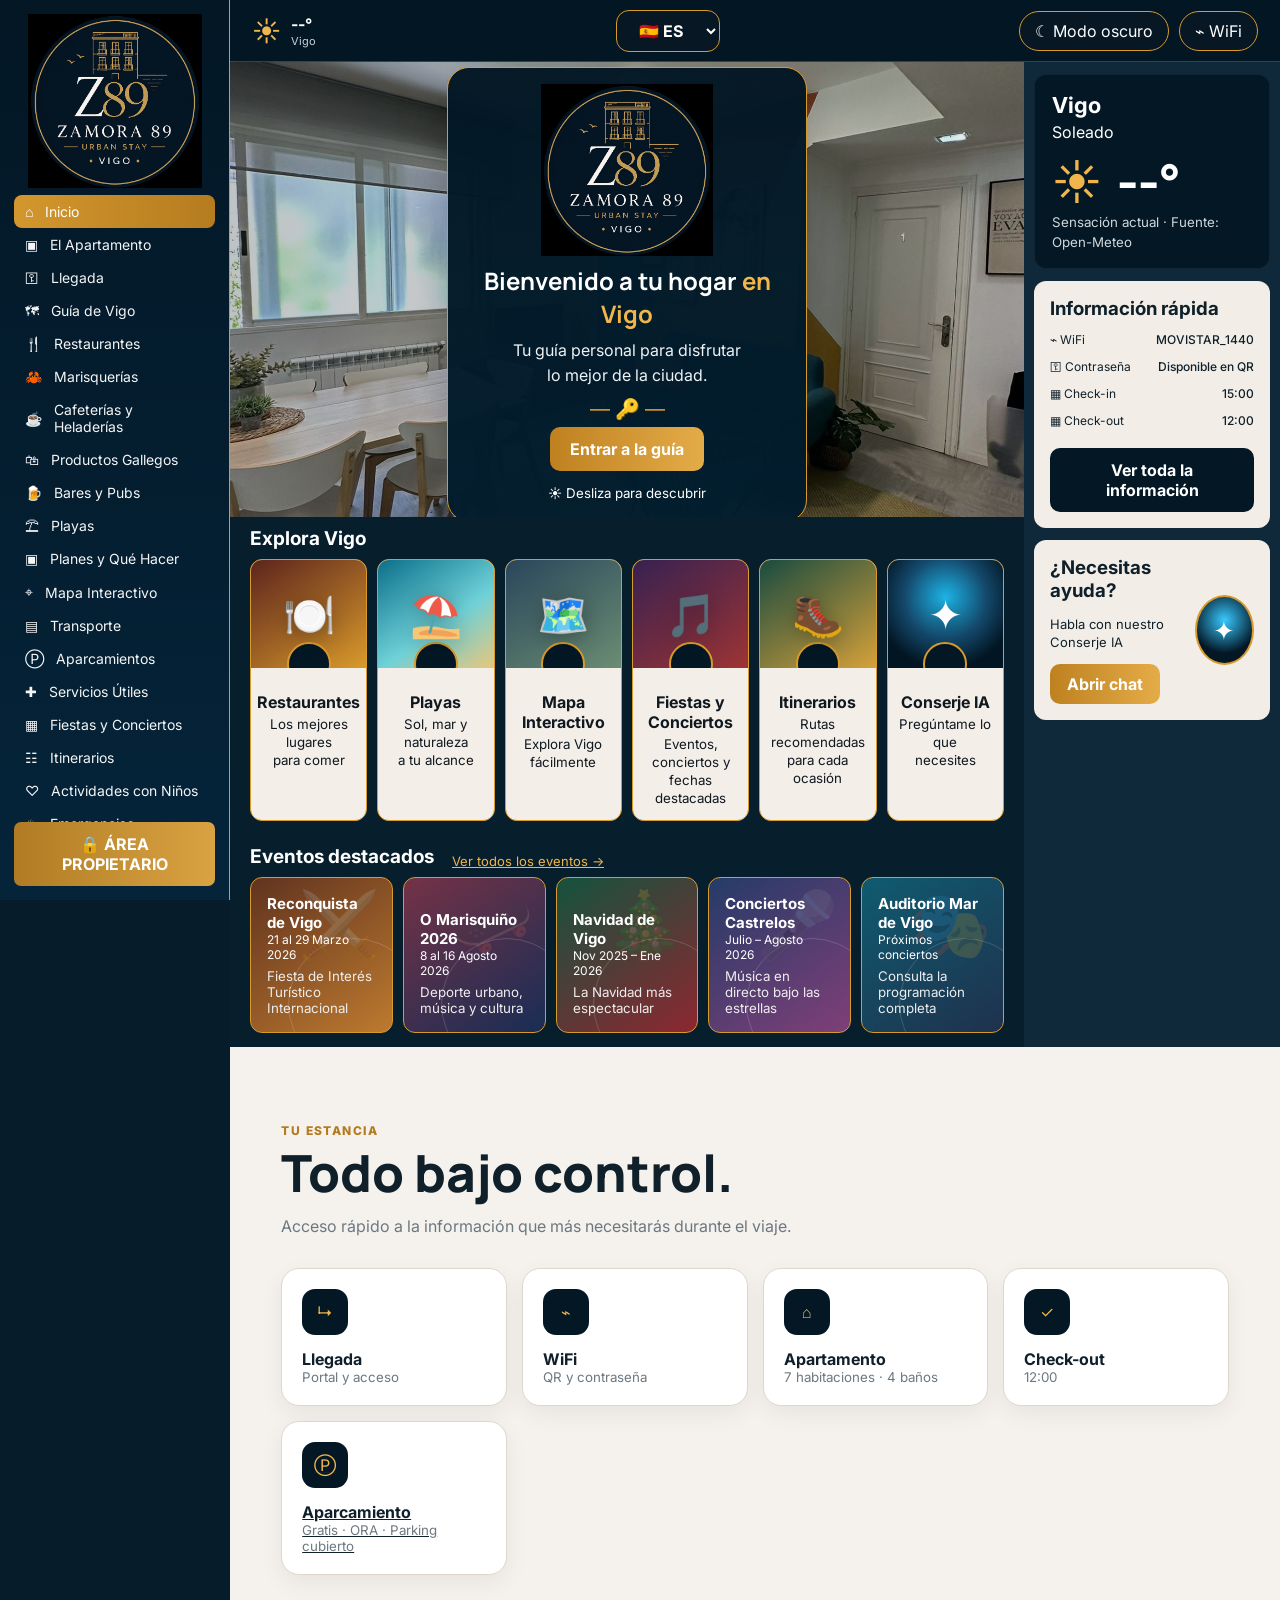
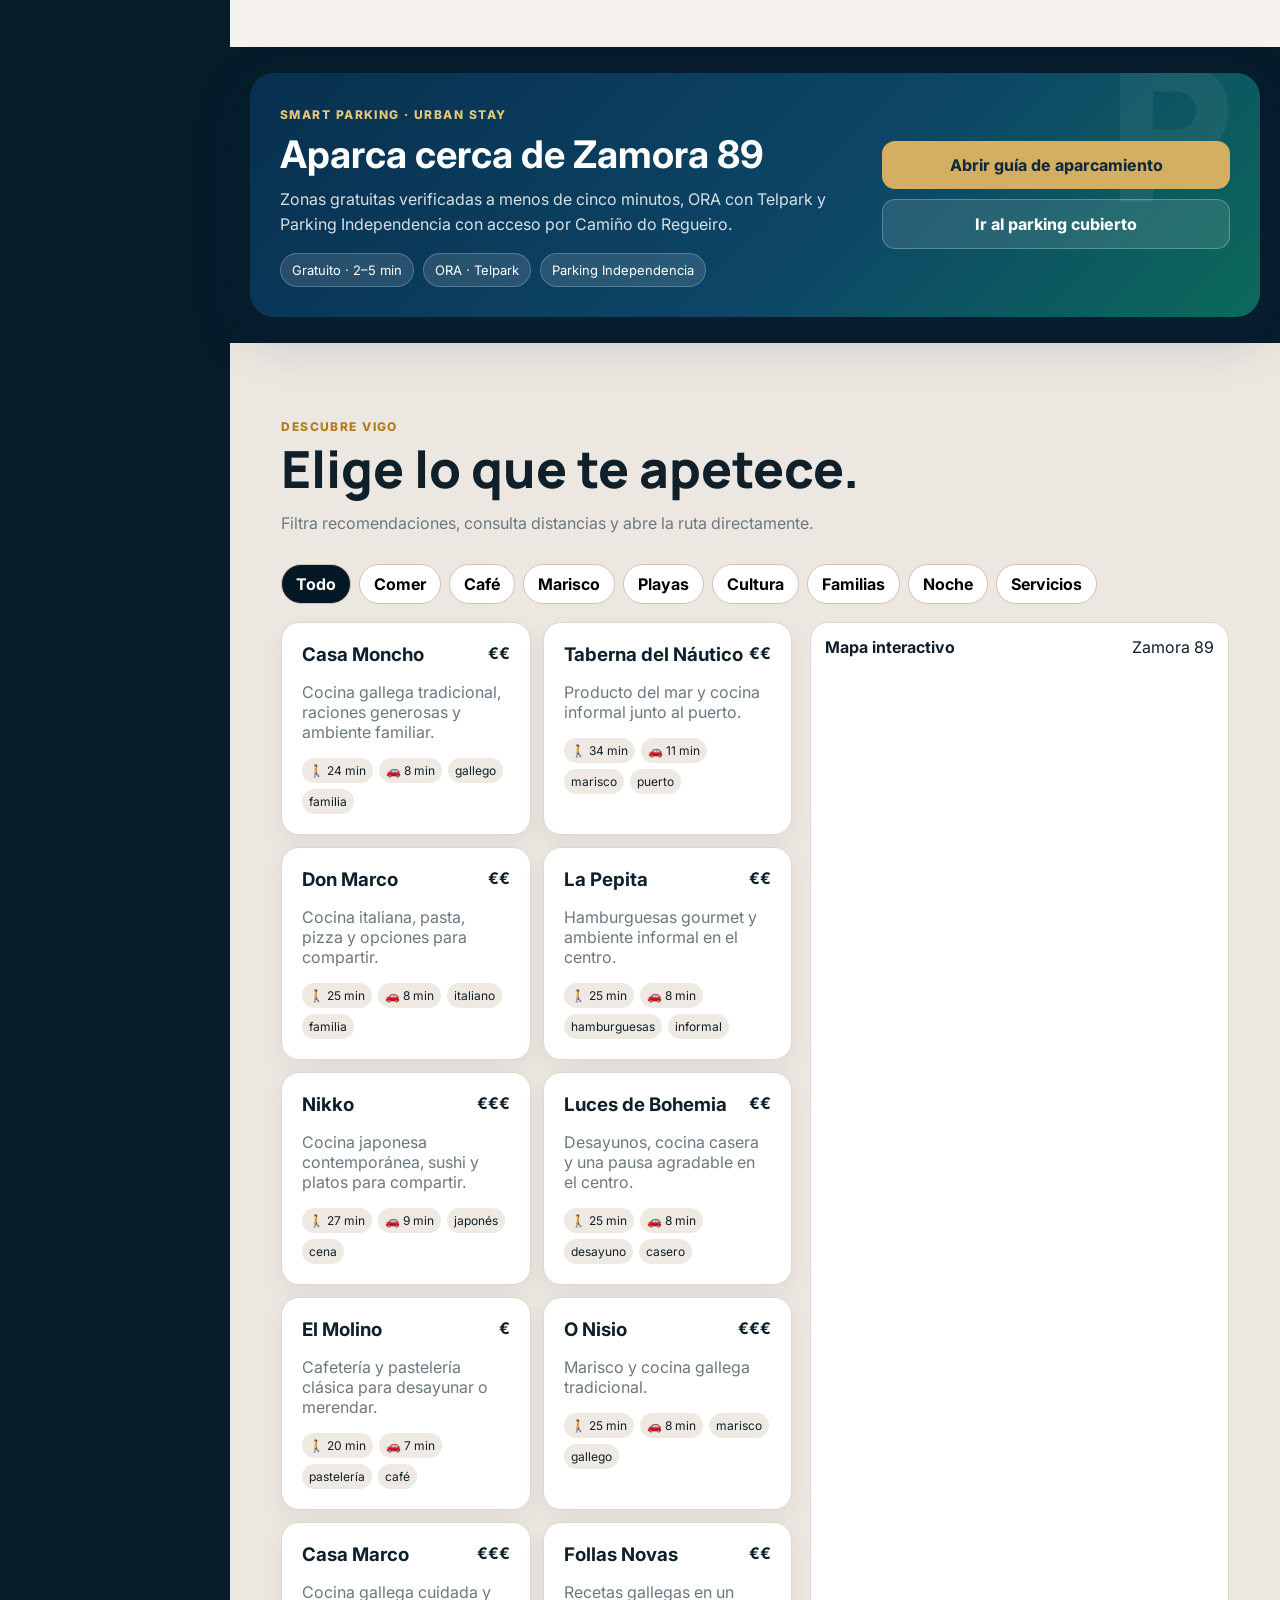
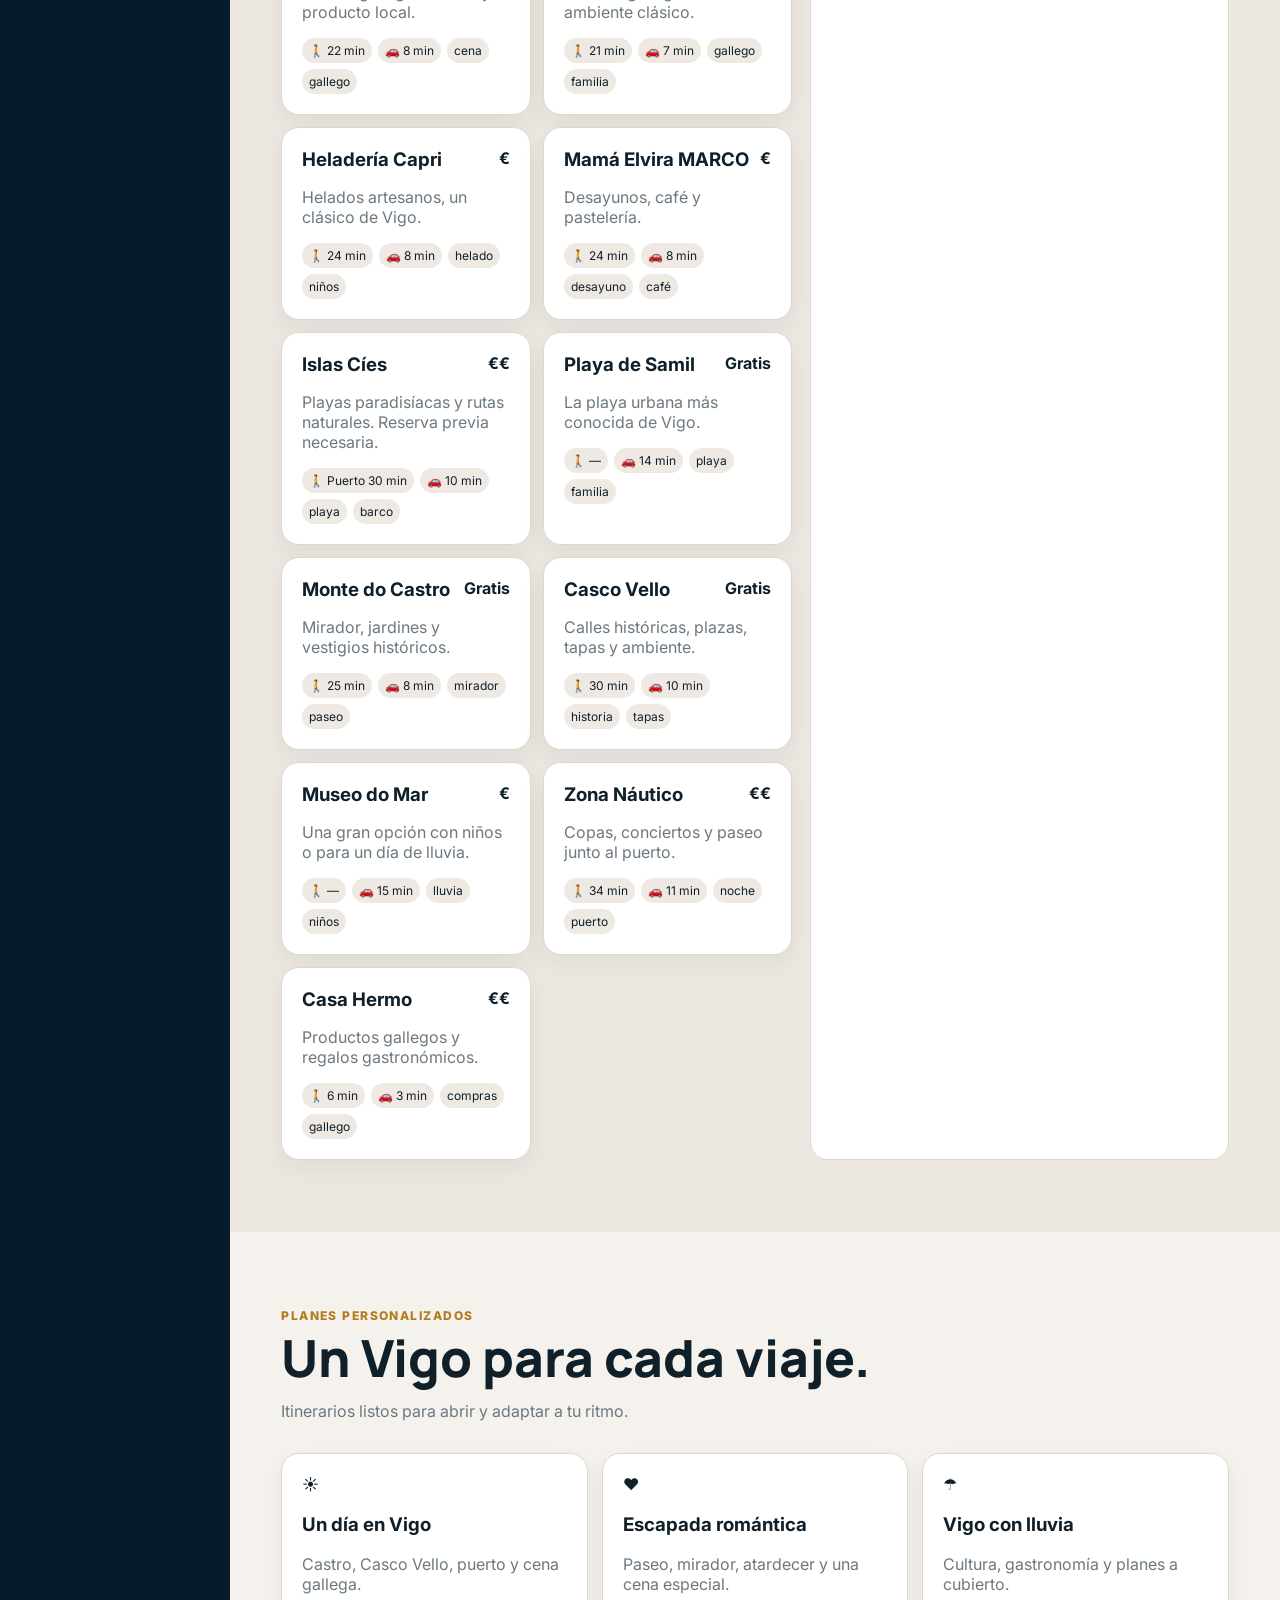
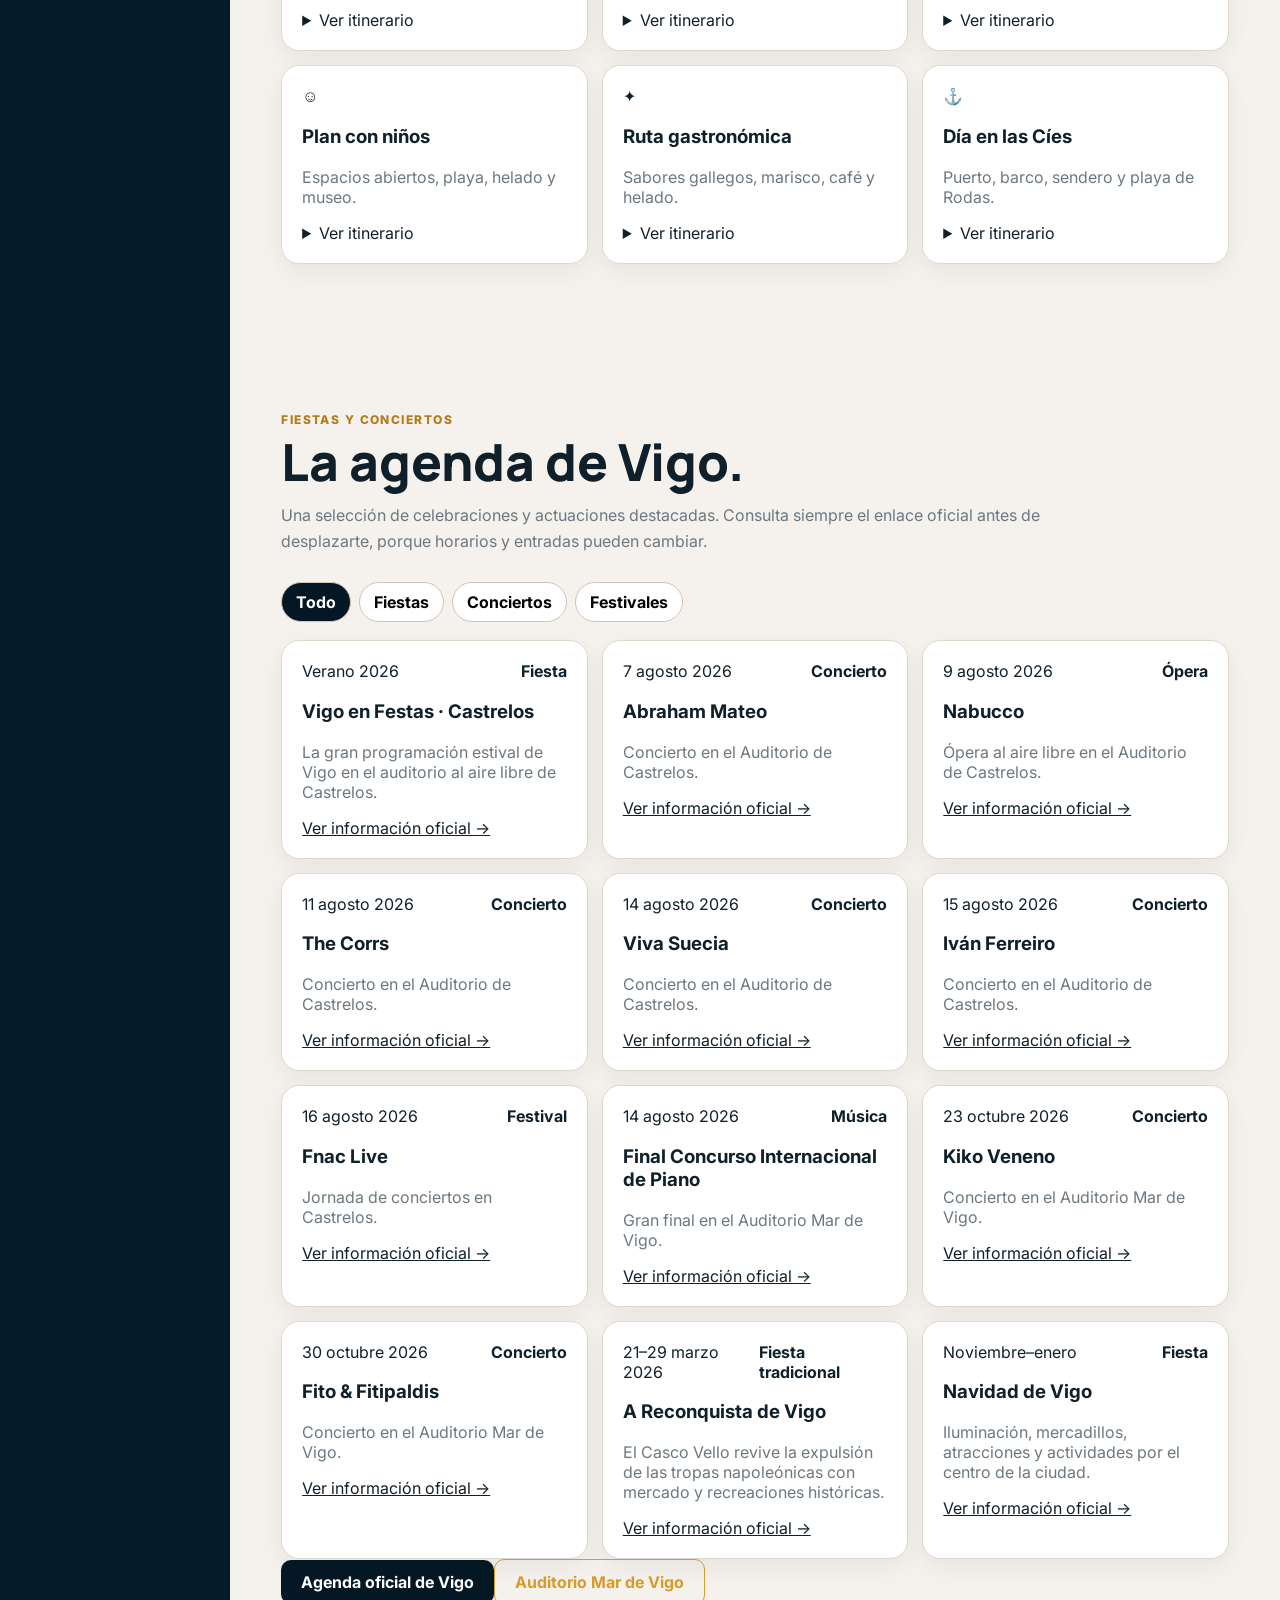
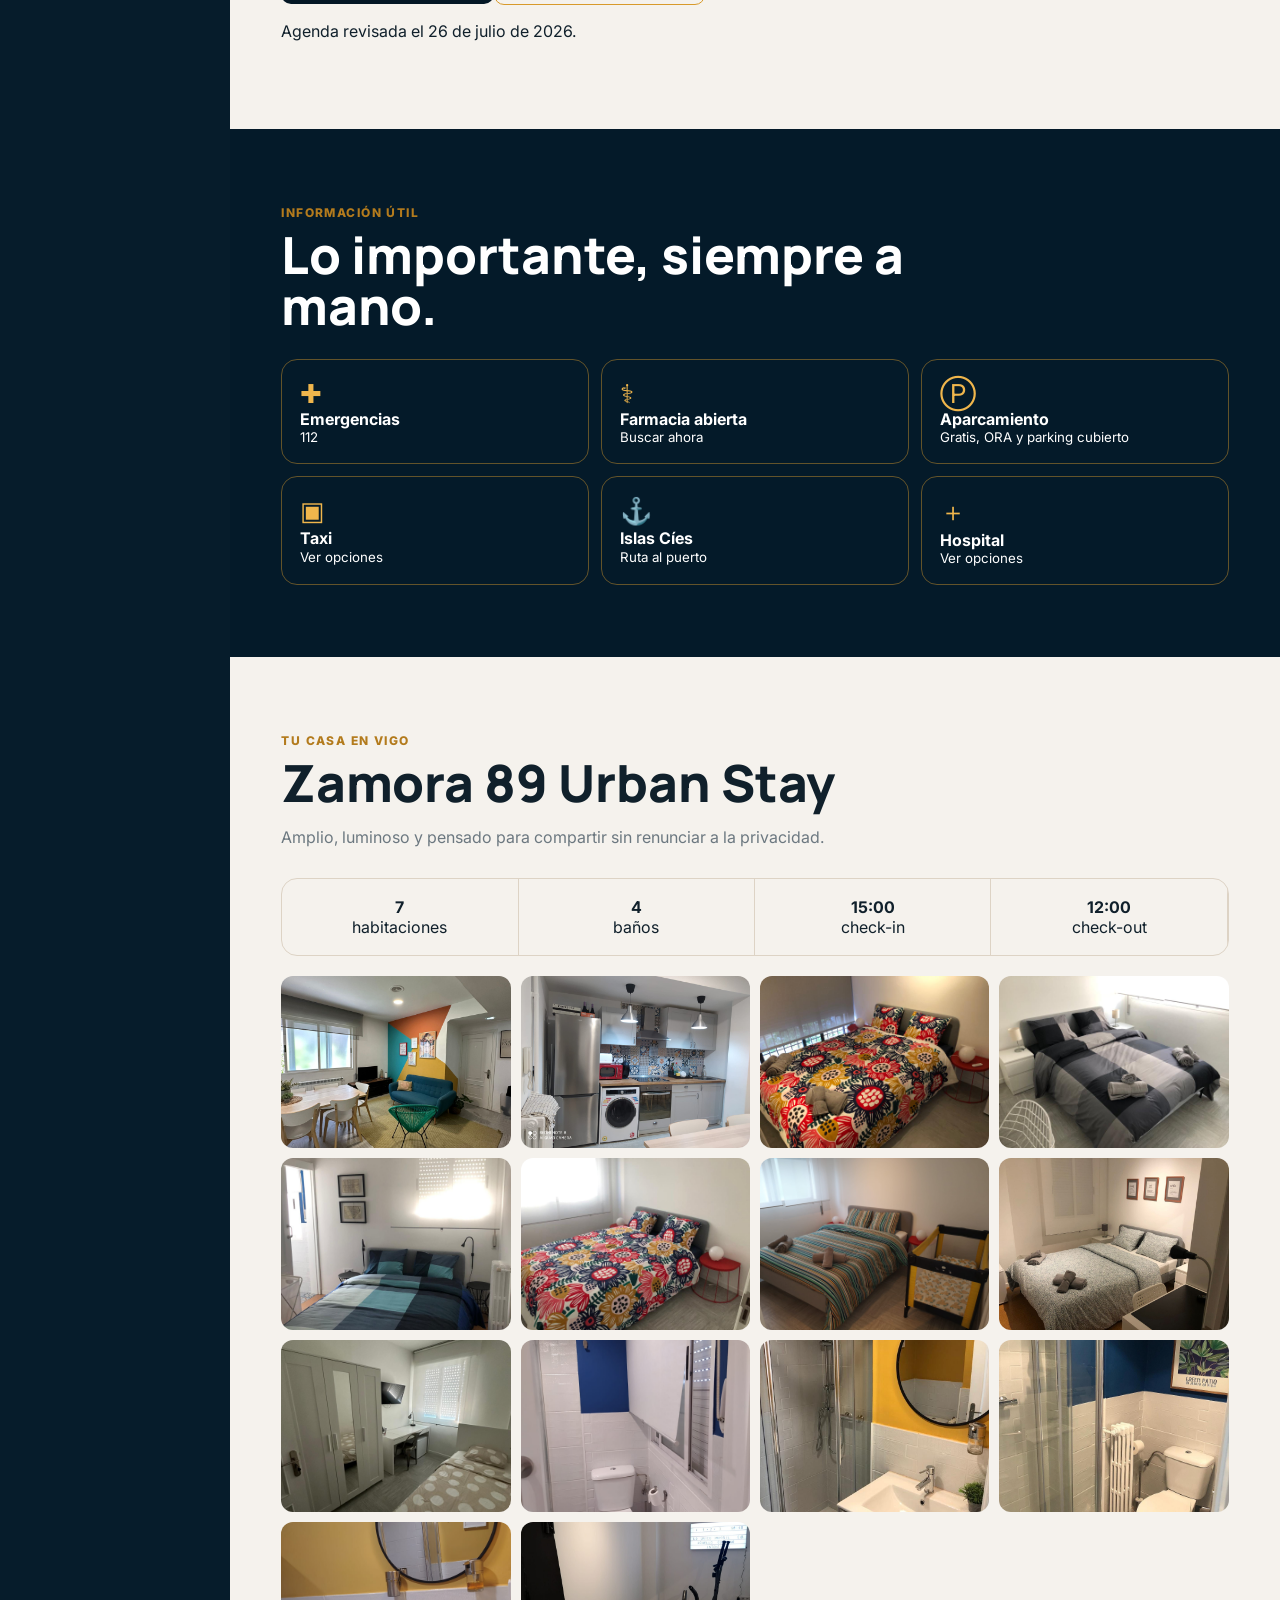
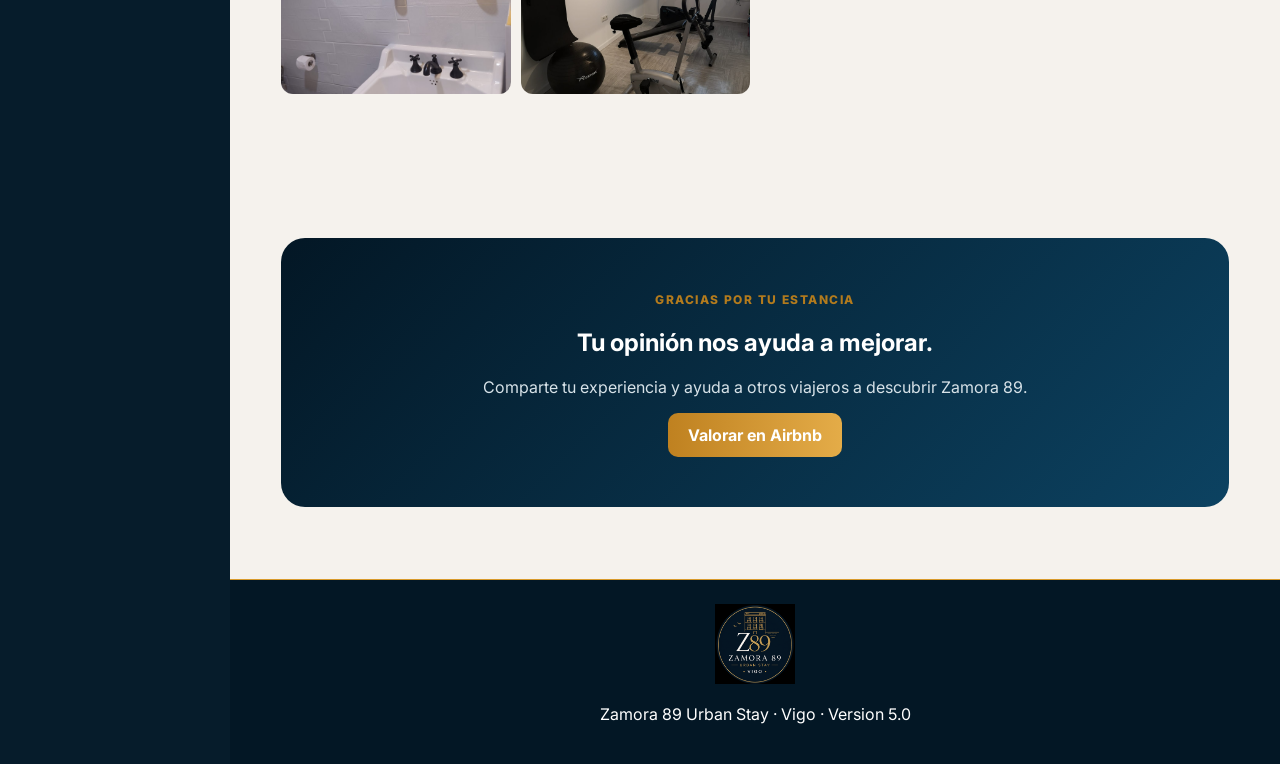
==== commit c3887404: "Actualización Zamora Parking 2.0" ====
--- a/index.html
+++ b/index.html
@@ -1,161 +1,132 @@
-<!DOCTYPE html>
-
-<html data-version="5.2" lang="es">
+<!doctype html>
+<html lang="es" data-theme="dark">
 <head>
-<meta charset="utf-8"/>
-<meta content="width=device-width,initial-scale=1,viewport-fit=cover" name="viewport"/>
-<meta content="#082f4f" name="theme-color"/>
-<meta content="Guía digital para huéspedes de Barcelona_80_Urban_Stay, Vigo." name="description"/>
-<link href="manifest.webmanifest" rel="manifest"/>
-<link href="assets/logo-b80-mark.png" rel="icon"/>
-<link href="assets/logo-b80-mark.png" rel="apple-touch-icon"/>
-<title>B80 · Barcelona_80 Urban Stay · Vigo</title>
-<link href="https://fonts.googleapis.com" rel="preconnect"/>
-<link crossorigin="" href="https://fonts.gstatic.com" rel="preconnect"/>
-<link href="https://fonts.googleapis.com/css2?family=Inter:wght@400;500;600;700&amp;family=Manrope:wght@500;600;700;800&amp;display=swap" rel="stylesheet"/>
-<link href="styles.css?v=5.2" rel="stylesheet"/>
-<link href="https://barcelona80urbanstay.com/" rel="canonical"/><meta content="Barcelona_80 Urban Stay · Guía de huéspedes" property="og:title"/><meta content="Guía digital del apartamento, recomendaciones de Vigo y servicios útiles." property="og:description"/><meta content="website" property="og:type"/><meta content="https://barcelona80urbanstay.com/" property="og:url"/></head>
-<body><noscript>Esta guía funciona mejor con JavaScript activado.</noscript>
-<div aria-label="Bienvenida" class="welcome" id="welcome">
-<img alt="Salón comedor de Barcelona 80 Urban Stay" src="assets/living.jpeg"/>
-<div class="welcome__shade"></div>
-<div class="welcome__content">
-<img alt="B80 Barcelona 80 Urban Stay Vigo" class="welcome__logo" src="assets/logo-b80.png"/>
-<p>Bienvenido a tu estancia en Vigo.</p>
-<button class="button button--gold" id="enterBtn">Entrar en la guía</button>
+<meta charset="utf-8"><meta name="viewport" content="width=device-width,initial-scale=1,viewport-fit=cover">
+<meta name="theme-color" content="#031725"><meta name="description" content="Guía digital premium para huéspedes de Zamora 89 Urban Stay, Vigo.">
+<meta name="application-name" content="Zamora 89 Urban Stay"><meta name="apple-mobile-web-app-capable" content="yes"><meta name="version" content="5.0.2">
+<title>Zamora 89 Urban Stay · Vigo</title><script>
+(function(){
+  const key='urbanstay-parking-release-2026-08-01';
+  if(localStorage.getItem(key)) return;
+  localStorage.setItem(key,'1');
+  if('serviceWorker' in navigator){navigator.serviceWorker.getRegistrations().then(rs=>Promise.all(rs.map(r=>r.unregister()))).catch(()=>{});}
+  if(window.caches){caches.keys().then(keys=>Promise.all(keys.map(k=>caches.delete(k)))).catch(()=>{});}
+})();
+</script>
+<link rel="preconnect" href="https://fonts.googleapis.com"><link rel="preconnect" href="https://fonts.gstatic.com" crossorigin>
+<link href="https://fonts.googleapis.com/css2?family=Inter:wght@400;500;600;700&family=Manrope:wght@600;700;800&display=swap" rel="stylesheet">
+<link rel="manifest" href="manifest.webmanifest"><link rel="icon" href="assets/favicon.png"><link rel="apple-touch-icon" href="assets/icon-192.png"><link rel="stylesheet" href="styles.css?v=5.0.2">
+</head><body>
+<a class="skip-link" href="#main">Saltar al contenido</a>
+<div class="welcome is-hidden" id="welcome"><button id="enterBtn" hidden>Entrar</button></div>
+<header class="topbar">
+<button class="icon-btn mobile-only" id="menuBtn" aria-label="Abrir menú" aria-expanded="false">☰</button>
+<div class="weather-mini"><span id="weatherIcon">☀</span><div><strong id="weatherTemp">--°</strong><small id="weatherText">Vigo</small></div></div>
+<select id="languageSelect" aria-label="Idioma"><option value="es">🇪🇸 ES</option><option value="en">🇬🇧 EN</option><option value="fr">🇫🇷 FR</option><option value="pt">🇵🇹 PT</option><option value="de">🇩🇪 DE</option><option value="it">🇮🇹 IT</option></select>
+<div class="top-actions"><button class="pill-btn" id="themeBtn">☀ Modo claro</button><button class="pill-btn" data-open="wifi">⌁ WiFi</button><button class="pill-btn mobile-only" onclick="document.getElementById('menuBtn').click()">☰ Menú</button></div>
+</header>
+<aside class="desktop-sidebar">
+<a class="side-logo" href="#inicio"><img src="assets/logo-z89.png" alt="Zamora 89 Urban Stay"></a>
+<nav>
+<a class="active" href="#inicio">⌂ <span>Inicio</span></a><a href="#estancia">▣ <span>El Apartamento</span></a><a href="#estancia">⚿ <span>Llegada</span></a><a href="#explorar">🗺 <span>Guía de Vigo</span></a><a href="#explorar">🍴 <span>Restaurantes</span></a><a href="#explorar">🦀 <span>Marisquerías</span></a><a href="#explorar">☕ <span>Cafeterías y Heladerías</span></a><a href="#explorar">🛍 <span>Productos Gallegos</span></a><a href="#explorar">🍺 <span>Bares y Pubs</span></a><a href="#explorar">⛱ <span>Playas</span></a><a href="#planes">▣ <span>Planes y Qué Hacer</span></a><a href="#explorar">⌖ <span>Mapa Interactivo</span></a><a href="#util">▤ <span>Transporte</span></a><a href="parking.html">Ⓟ <span>Aparcamientos</span></a><a href="#util">✚ <span>Servicios Útiles</span></a><a href="#agenda">▦ <span>Fiestas y Conciertos</span></a><a href="#planes">☷ <span>Itinerarios</span></a><a href="#planes">♡ <span>Actividades con Niños</span></a><a href="#util">♨ <span>Emergencias</span></a><a href="#" id="sideConcierge">✦ <span>Conserje IA</span></a><a href="#valoracion">☆ <span>Valorar Estancia</span></a>
+</nav><button class="owner-btn" id="openAdmin">🔒 ÁREA PROPIETARIO</button>
+</aside>
+<aside class="drawer" id="drawer" aria-hidden="true"><button class="drawer__close" id="closeMenu" aria-label="Cerrar">×</button><nav id="drawerNav"></nav></aside><div class="scrim" id="scrim"></div>
+<main id="main">
+<section class="hero-dashboard" id="inicio">
+<div class="hero-photo"><img src="assets/living-renovated.jpeg" alt="Salón de Zamora 89 Urban Stay"><div class="hero-shade"></div>
+<div class="welcome-card"><img src="assets/logo-z89.png" alt="Logo oficial Zamora 89"><h1>Bienvenido a tu hogar <em>en Vigo</em></h1><p>Tu guía personal para disfrutar<br>lo mejor de la ciudad.</p><div class="keyline">— <span>🔑</span> —</div><a class="button button--gold" href="#explorar">Entrar a la guía</a><small>☀ Desliza para descubrir</small></div>
+</div>
+<aside class="right-rail"><article class="weather-big"><h2>Vigo</h2><p id="weatherCondition">Soleado</p><div><span>☀</span><strong id="weatherTempBig">20°</strong></div><small>Sensación actual · Fuente: Open-Meteo</small></article>
+<article class="info-card"><h3>Información rápida</h3><p><span>⌁ WiFi</span><b>MOVISTAR_1440</b></p><p><span>⚿ Contraseña</span><b>Disponible en QR</b></p><p><span>▦ Check-in</span><b>15:00</b></p><p><span>▦ Check-out</span><b>12:00</b></p><button class="button" data-open="wifi">Ver toda la información</button></article>
+<article class="help-card"><div><h3>¿Necesitas ayuda?</h3><p>Habla con nuestro<br>Conserje IA</p><button class="button button--gold" id="openConcierge">Abrir chat</button></div><div class="bot">✦</div></article></aside>
+<div class="explore-band"><h2>Explora Vigo</h2><div class="feature-cards">
+<a href="#explorar"><span class="feature-image food"></span><strong>Restaurantes</strong><small>Los mejores lugares<br>para comer</small></a><a href="#explorar"><span class="feature-image beach"></span><strong>Playas</strong><small>Sol, mar y naturaleza<br>a tu alcance</small></a><a href="#explorar"><span class="feature-image map"></span><strong>Mapa Interactivo</strong><small>Explora Vigo<br>fácilmente</small></a><a href="#agenda"><span class="feature-image events"></span><strong>Fiestas y Conciertos</strong><small>Eventos, conciertos y<br>fechas destacadas</small></a><a href="#planes"><span class="feature-image route"></span><strong>Itinerarios</strong><small>Rutas recomendadas<br>para cada ocasión</small></a><a href="#" id="featureConcierge"><span class="feature-image ai"></span><strong>Conserje IA</strong><small>Pregúntame lo que<br>necesites</small></a>
+</div></div>
+<div class="events-preview"><div class="preview-title"><h2>Eventos destacados</h2><a href="#agenda">Ver todos los eventos →</a></div><div class="preview-grid"><a href="#agenda" class="event-preview reconquista"><b>Reconquista de Vigo</b><span>21 al 29 Marzo 2026</span><small>Fiesta de Interés Turístico Internacional</small></a><a href="#agenda" class="event-preview marisquino"><b>O Marisquiño 2026</b><span>8 al 16 Agosto 2026</span><small>Deporte urbano, música y cultura</small></a><a href="#agenda" class="event-preview navidad"><b>Navidad de Vigo</b><span>Nov 2025 – Ene 2026</span><small>La Navidad más espectacular</small></a><a href="#agenda" class="event-preview castrelos"><b>Conciertos Castrelos</b><span>Julio – Agosto 2026</span><small>Música en directo bajo las estrellas</small></a><a href="#agenda" class="event-preview auditorio"><b>Auditorio Mar de Vigo</b><span>Próximos conciertos</span><small>Consulta la programación completa</small></a></div></div>
+</section>
+<section aria-label="Resumen" class="dashboard section">
+<article class="status-card weather-card">
+<span class="status-card__icon" id="weatherIcon">☁</span>
+<div><small data-i18n="weatherNow">Tiempo ahora</small><strong id="weatherTemp">--°</strong><span id="weatherText">Vigo</span></div>
+</article>
+<article class="status-card"><span class="status-card__icon">⌂</span><div><small data-i18n="checkout">Check-out</small><strong>12:00</strong><span data-i18n="checkoutNote">Salida tranquila</span></div></article>
+<a class="status-card" href="https://www.google.com/maps/dir/?api=1&amp;destination=Calle+Zamora+89%2C+Vigo" rel="noopener" target="_blank"><span class="status-card__icon">⌖</span><div><small data-i18n="location">Ubicación</small><strong>Zamora 89</strong><span data-i18n="openRoute">Abrir ruta</span></div></a>
+<article class="status-card"><span class="status-card__icon">◉</span><div><small data-i18n="occupancy">Capacidad</small><strong>12</strong><span data-i18n="guests">huéspedes</span></div></article>
+</section>
+<section class="section" id="estancia">
+<div class="section-heading"><span class="eyebrow" data-i18n="stayEyebrow">TU ESTANCIA</span><h2 data-i18n="stayTitle">Todo bajo control.</h2><p data-i18n="stayText">Acceso rápido a la información que más necesitarás durante el viaje.</p></div>
+<div class="quick-grid">
+<button class="quick-card" data-open="arrival"><span>↳</span><strong data-i18n="arrival">Llegada</strong><small data-i18n="arrivalSub">Portal y acceso</small></button>
+<button class="quick-card" data-open="wifi"><span>⌁</span><strong>WiFi</strong><small data-i18n="wifiSub">QR y contraseña</small></button>
+<button class="quick-card" data-open="home"><span>⌂</span><strong data-i18n="apartment">Apartamento</strong><small>7 habitaciones · 4 baños</small></button>
+<button class="quick-card" data-open="checkout"><span>✓</span><strong>Check-out</strong><small>12:00</small></button>
+<a class="quick-card" href="parking.html"><span>Ⓟ</span><strong>Aparcamiento</strong><small>Gratis · ORA · Parking cubierto</small></a>
+</div>
+</section>
+<section class="parking-feature" id="aparcamiento">
+  <div class="parking-feature__inner">
+    <div class="parking-feature__copy">
+      <span class="eyebrow">SMART PARKING · URBAN STAY</span>
+      <h2>Aparca cerca de Zamora 89</h2>
+      <p>Zonas gratuitas verificadas a menos de cinco minutos, ORA con Telpark y Parking Independencia con acceso por Camiño do Regueiro.</p>
+      <div class="parking-feature__badges"><span>Gratuito · 2–5 min</span><span>ORA · Telpark</span><span>Parking Independencia</span></div>
+    </div>
+    <div class="parking-feature__actions">
+      <a class="primary" href="parking.html">Abrir guía de aparcamiento</a>
+      <a class="secondary" href="https://www.google.com/maps/search/?api=1&query=Parking+Independencia+Cami%C3%B1o+do+Regueiro+Vigo" target="_blank" rel="noopener">Ir al parking cubierto</a>
+    </div>
+  </div>
+</section>
+<section class="section section--tint" id="explorar">
+<div class="section-heading"><span class="eyebrow" data-i18n="discover">DESCUBRE VIGO</span><h2 data-i18n="discoverTitle">Elige lo que te apetece.</h2><p data-i18n="discoverText">Filtra recomendaciones, consulta distancias y abre la ruta directamente.</p></div>
+<div class="filter-row" id="categoryFilters"></div>
+<div class="experience-layout">
+<div class="place-grid" id="placeGrid"></div>
+<div class="map-panel">
+<div class="map-panel__head"><strong data-i18n="interactiveMap">Mapa interactivo</strong><span id="mapLabel">Zamora 89</span></div>
+<iframe id="mapFrame" loading="lazy" referrerpolicy="no-referrer-when-downgrade" src="https://www.openstreetmap.org/export/embed.html?bbox=-8.746%2C42.21%2C-8.70%2C42.25&amp;layer=mapnik&amp;marker=42.2298%2C-8.7226" title="Mapa de Vigo"></iframe>
 </div>
 </div>
-<header class="topbar">
-<button aria-expanded="false" aria-label="Abrir menú" class="icon-button" id="menuBtn">☰</button>
-<a class="brand" href="#inicio"><img alt="B80" decoding="async" loading="lazy" src="assets/logo-b80-mark.png"/></a><div class="language-switcher"><select aria-label="Idioma" id="languageSelect"><option value="es">🇪🇸 ES</option><option value="en">🇬🇧 EN</option><option value="fr">🇫🇷 FR</option><option value="pt">🇵🇹 PT</option><option value="de">🇩🇪 DE</option><option value="it">🇮🇹 IT</option></select></div>
-<a aria-label="Cómo llegar" class="icon-button" href="https://www.google.com/maps/dir/?api=1&amp;destination=Calle+Barcelona+80%2C+36205+Vigo" rel="noopener" target="_blank">⌖</a>
-</header>
-<aside aria-hidden="true" class="drawer" id="drawer">
-<button aria-label="Cerrar menú" class="drawer__close" id="closeMenu">×</button>
-<nav>
-<a href="#inicio">Inicio</a><a href="#wifi">WiFi</a><a href="#apartamento">El apartamento</a><a href="#vigo">Descubre Vigo</a>
-<a href="#restaurantes">Restaurantes</a><a href="#agenda">Fiestas y eventos</a><a href="#servicios">Servicios cercanos</a><a href="#checkout">Check-out</a><a href="#experiencia">Tu experiencia</a>
-</nav>
-</aside>
-<div class="scrim" id="scrim"></div>
-<main>
-<section class="hero section" id="inicio">
-<div class="hero__copy">
-<span class="eyebrow">VIGO · GALICIA</span>
-<h1>Todo lo que necesitas para disfrutar tu estancia.</h1>
-<p>Tu apartamento, recomendaciones locales y ayuda práctica, siempre a un toque.</p>
-<div class="hero__actions">
-<a class="button" href="#apartamento">Explorar la guía</a>
-<a class="button button--outline" href="https://wa.me/34695709630" rel="noopener" target="_blank">WhatsApp</a>
-</div>
-</div>
-<img alt="Cocina y salón del apartamento" src="assets/kitchen-living.jpeg"/>
 </section>
-<section aria-label="Accesos principales" class="quick-grid section section--compact">
-<a class="quick-card" href="#apartamento"><span>⌂</span><strong>El apartamento</strong><small>6 habitaciones · 3 baños</small></a>
-<a class="quick-card" href="#vigo"><span>⌖</span><strong>Descubre Vigo</strong><small>Lugares imprescindibles</small></a>
-<a class="quick-card" href="#restaurantes"><span>◇</span><strong>Restaurantes</strong><small>Selección local</small></a>
-<a class="quick-card" href="#servicios"><span>＋</span><strong>Servicios</strong><small>Todo lo más cercano</small></a>
-<a class="quick-card" href="#agenda"><span>♫</span><strong>Fiestas y eventos</strong><small>Agenda destacada de Vigo</small></a></section>
-<section class="section" id="apartamento">
-<div class="section-heading"><span class="eyebrow">TU ALOJAMIENTO</span><h2>Barcelona_80_Urban_Stay</h2><p>Calle Barcelona 80 · 36205 Vigo. Un alojamiento amplio, moderno y pensado para grupos.</p></div>
-<div class="facts"><div><strong>6</strong><span>habitaciones</span></div><div><strong>3</strong><span>baños</span></div><div><strong>15:00</strong><span>check-in</span></div><div><strong>12:00</strong><span>check-out</span></div></div>
-<div class="action-row">
-<a class="button" href="https://www.google.com/maps/dir/?api=1&amp;destination=Calle+Barcelona+80%2C+36205+Vigo" rel="noopener" target="_blank">Cómo llegar</a>
-<a class="button button--outline" href="tel:+34695709630">Llamar</a>
-<a class="button button--outline" href="https://wa.me/34695709630" rel="noopener" target="_blank">WhatsApp</a>
-</div>
-<h3 class="subheading">Habitaciones</h3>
-<p class="muted center">5 camas de 140 × 200 cm y 1 cama individual de 90 × 200 cm.</p>
-<div class="gallery gallery--rooms">
-<article class="photo-card"><img alt="Habitación 1" decoding="async" loading="lazy" src="assets/room-green.jpeg"/><div><strong>Habitación 1</strong><span>Cama 140 × 200</span></div></article>
-<article class="photo-card"><img alt="Habitación 2" decoding="async" loading="lazy" src="assets/room-neutral.jpeg"/><div><strong>Habitación 2</strong><span>Cama 140 × 200</span></div></article>
-<article class="photo-card"><img alt="Habitación 3" decoding="async" loading="lazy" src="assets/room-check.jpeg"/><div><strong>Habitación 3</strong><span>Cama 140 × 200</span></div></article>
-<article class="photo-card"><img alt="Habitación 4" decoding="async" loading="lazy" src="assets/room-grey.jpeg"/><div><strong>Habitación 4</strong><span>Cama 140 × 200</span></div></article>
-<article class="photo-card"><img alt="Habitación 5" decoding="async" loading="lazy" src="assets/room-six.jpeg"/><div><strong>Habitación 5</strong><span>Cama 140 × 200</span></div></article>
-<article class="photo-card"><img alt="Habitación 6" decoding="async" loading="lazy" src="assets/room-single.jpeg"/><div><strong>Habitación 6</strong><span>Cama 90 × 200</span></div></article>
-</div>
-<h3 class="subheading">Baños</h3>
-<div class="gallery gallery--baths">
-<article class="photo-card"><img alt="Baño 1" decoding="async" loading="lazy" src="assets/bath-blue.jpeg"/><div><strong>Baño 1</strong><span>Ducha</span></div></article>
-<article class="photo-card"><img alt="Baño 2" decoding="async" loading="lazy" src="assets/bath-green.jpeg"/><div><strong>Baño 2</strong><span>Ducha</span></div></article>
-<article class="photo-card"><img alt="Baño 3" decoding="async" loading="lazy" src="assets/bath-grey.jpeg"/><div><strong>Baño 3</strong><span>Ducha</span></div></article>
-</div>
-<div class="split-feature"><img alt="Cocina equipada" decoding="async" loading="lazy" src="assets/kitchen.jpeg"/><div><span class="eyebrow">COCINA Y SALÓN</span><h3>Todo lo necesario para compartir.</h3><ul class="checklist"><li>Horno y microondas</li><li>Cafetera</li><li>Lavadora</li><li>Frigorífico</li><li>Menaje</li><li>Comedor amplio</li></ul></div></div>
-<div class="info-panels">
-<article class="info-panel wifi-panel" id="wifi"><div class="wifi-panel__copy"><span aria-hidden="true" class="panel-icon">◉</span><span class="eyebrow">CONEXIÓN</span><h3>WiFi del apartamento</h3><dl class="wifi-data"><div><dt>Red</dt><dd id="wifiName">MOVISTAR_PLUS_F4E0</dd></div><div><dt>Contraseña</dt><dd id="wifiPassword">cSJ4VoAbgUp7BLnormjo</dd></div></dl><div class="wifi-actions"><button class="button button--small" id="copyWifi" type="button">Copiar contraseña</button><a class="button button--small button--outline" href="assets/wifi-qr.png" target="_blank">Abrir QR</a></div><p class="wifi-note">También puedes escanear el código QR del marco situado en el apartamento.</p></div><img alt="Código QR para conectarse al WiFi MOVISTAR PLUS F4E0" class="wifi-qr" decoding="async" height="230" loading="lazy" src="assets/wifi-qr.png" width="230"/></article>
-<article class="info-panel"><span class="panel-icon">♡</span><h3>Normas de la casa</h3><p>No fumar · No se admiten mascotas · Respeta el descanso de los vecinos · Cuida el apartamento.</p></article>
+<section class="section" id="planes">
+<div class="section-heading"><span class="eyebrow" data-i18n="plans">PLANES PERSONALIZADOS</span><h2 data-i18n="plansTitle">Un Vigo para cada viaje.</h2><p data-i18n="plansText">Itinerarios listos para abrir y adaptar a tu ritmo.</p></div>
+<div class="plan-grid" id="planGrid"></div>
+</section>
+<section class="section events-section" id="agenda">
+<div class="section-heading"><span class="eyebrow">FIESTAS Y CONCIERTOS</span><h2>La agenda de Vigo.</h2><p>Una selección de celebraciones y actuaciones destacadas. Consulta siempre el enlace oficial antes de desplazarte, porque horarios y entradas pueden cambiar.</p></div>
+<div class="event-filters"><button class="is-active" data-event-filter="all">Todo</button><button data-event-filter="Fiesta">Fiestas</button><button data-event-filter="Concierto">Conciertos</button><button data-event-filter="Festival">Festivales</button></div>
+<div class="events-grid" id="eventsGrid"></div>
+<div class="agenda-links"><a class="button" href="https://hoxe.vigo.org/axenda/?lang=cas" rel="noopener" target="_blank">Agenda oficial de Vigo</a><a class="button button--outline" href="https://auditoriomardevigo.com/programacion-conciertos-vigo-entradas/" rel="noopener" target="_blank">Auditorio Mar de Vigo</a></div>
+<p class="update-note">Agenda revisada el 26 de julio de 2026.</p>
+</section>
+<section class="section section--dark" id="util">
+<div class="section-heading"><span class="eyebrow" data-i18n="useful">INFORMACIÓN ÚTIL</span><h2 data-i18n="usefulTitle">Lo importante, siempre a mano.</h2></div>
+<div class="utility-grid">
+<a href="tel:112"><span>✚</span><strong>Emergencias</strong><small>112</small></a>
+<a href="https://www.google.com/maps/search/?api=1&amp;query=farmacia+abierta+cerca+de+Calle+Zamora+89+Vigo" rel="noopener" target="_blank"><span>⚕</span><strong data-i18n="pharmacy">Farmacia abierta</strong><small data-i18n="searchNow">Buscar ahora</small></a>
+<a href="parking.html"><span>Ⓟ</span><strong data-i18n="parking">Aparcamiento</strong><small>Gratis, ORA y parking cubierto</small></a>
+<a href="https://www.google.com/maps/search/?api=1&amp;query=taxi+cerca+de+Calle+Zamora+89+Vigo" rel="noopener" target="_blank"><span>▣</span><strong>Taxi</strong><small data-i18n="seeOptions">Ver opciones</small></a>
+<a href="https://www.google.com/maps/dir/?api=1&amp;origin=Calle+Zamora+89%2C+Vigo&amp;destination=Estacion+Maritima+de+Vigo" rel="noopener" target="_blank"><span>⚓</span><strong>Islas Cíes</strong><small data-i18n="routePort">Ruta al puerto</small></a>
+<a href="https://www.google.com/maps/search/?api=1&amp;query=hospital+cerca+de+Calle+Zamora+89+Vigo" rel="noopener" target="_blank"><span>＋</span><strong data-i18n="hospital">Hospital</strong><small data-i18n="seeOptions">Ver opciones</small></a>
 </div>
 </section>
-<section class="section section--tint" id="vigo">
-<div class="section-heading"><span class="eyebrow">NUESTRA CIUDAD</span><h2>Descubre Vigo</h2><p>Mar, gastronomía, barrios con historia y rincones para disfrutar sin prisas.</p></div>
-<div class="destination-grid">
-<a href="https://www.google.com/maps/dir/?api=1&amp;origin=Calle+Barcelona+80%2C+36205+Vigo&amp;destination=Casco+Vello%2C+Vigo" rel="noopener" target="_blank"><strong>Casco Vello</strong><span>Paseo histórico y ambiente local</span><em>Ver ruta</em></a>
-<a href="https://www.google.com/maps/dir/?api=1&amp;origin=Calle+Barcelona+80%2C+36205+Vigo&amp;destination=Monte+do+Castro%2C+Vigo" rel="noopener" target="_blank"><strong>Monte do Castro</strong><span>Vistas privilegiadas de la ría</span><em>Ver ruta</em></a>
-<a href="https://www.google.com/maps/dir/?api=1&amp;origin=Calle+Barcelona+80%2C+36205+Vigo&amp;destination=Playa+de+Samil%2C+Vigo" rel="noopener" target="_blank"><strong>Playa de Samil</strong><span>Atlántico, paseo y puestas de sol</span><em>Ver ruta</em></a>
-<a href="https://www.google.com/maps/dir/?api=1&amp;origin=Calle+Barcelona+80%2C+36205+Vigo&amp;destination=Bouzas%2C+Vigo" rel="noopener" target="_blank"><strong>Bouzas</strong><span>Atardecer y esencia marinera</span><em>Ver ruta</em></a>
-<a href="https://www.google.com/maps/search/?api=1&amp;query=Casa+Hermo+Vigo" rel="noopener" target="_blank"><strong>Casa Hermo</strong><span>Productos gallegos</span><em>Abrir mapa</em></a>
-<a href="https://www.google.com/maps/search/?api=1&amp;query=Casa+Samaniego+Vigo" rel="noopener" target="_blank"><strong>Casa Samaniego</strong><span>Vinos y productos gourmet</span><em>Abrir mapa</em></a>
-</div>
+<section class="section" id="galeria">
+<div class="section-heading"><span class="eyebrow" data-i18n="yourHome">TU CASA EN VIGO</span><h2>Zamora 89 Urban Stay</h2><p data-i18n="homeText">Amplio, luminoso y pensado para compartir sin renunciar a la privacidad.</p></div>
+<div class="facts"><div><strong>7</strong><span data-i18n="rooms">habitaciones</span></div><div><strong>4</strong><span data-i18n="bathrooms">baños</span></div><div><strong>15:00</strong><span>check-in</span></div><div><strong>12:00</strong><span>check-out</span></div></div>
+<div class="gallery" id="gallery"></div>
 </section>
-<section class="section" id="restaurantes">
-<div class="section-heading"><span class="eyebrow">SELECCIÓN DEL ANFITRIÓN</span><h2>Restaurantes</h2><p>Opciones para distintos gustos, presupuestos y momentos.</p></div>
-<div class="restaurant-list">
-<a href="https://www.google.com/maps/dir/?api=1&amp;origin=Calle+Barcelona+80%2C+36205+Vigo&amp;destination=Casa+Marco%2C+Vigo" rel="noopener" target="_blank"><strong>Casa Marco</strong><span>Cocina de producto</span><em>Ruta</em></a>
-<a href="https://www.google.com/maps/dir/?api=1&amp;origin=Calle+Barcelona+80%2C+36205+Vigo&amp;destination=Casa+Vella%2C+Vigo" rel="noopener" target="_blank"><strong>Casa Vella</strong><span>Cocina gallega</span><em>Ruta</em></a>
-<a href="https://www.google.com/maps/dir/?api=1&amp;origin=Calle+Barcelona+80%2C+36205+Vigo&amp;destination=Porto+Santo%2C+Vigo" rel="noopener" target="_blank"><strong>Porto Santo</strong><span>Informal y sabroso</span><em>Ruta</em></a>
-<a href="https://www.google.com/maps/dir/?api=1&amp;origin=Calle+Barcelona+80%2C+36205+Vigo&amp;destination=Detapaencepa%2C+Vigo" rel="noopener" target="_blank"><strong>Detapaencepa</strong><span>Tapas y vinos</span><em>Ruta</em></a>
-<a href="https://www.google.com/maps/dir/?api=1&amp;origin=Calle+Barcelona+80%2C+36205+Vigo&amp;destination=Casa+Moncho%2C+Vigo" rel="noopener" target="_blank"><strong>Casa Moncho</strong><span>Tradición</span><em>Ruta</em></a>
-<a href="https://www.google.com/maps/dir/?api=1&amp;origin=Calle+Barcelona+80%2C+36205+Vigo&amp;destination=Casa+Nisio%2C+Vigo" rel="noopener" target="_blank"><strong>Casa Nisio</strong><span>Marisco y cocina gallega</span><em>Ruta</em></a>
-<a href="https://www.google.com/maps/dir/?api=1&amp;origin=Calle+Barcelona+80%2C+36205+Vigo&amp;destination=Rokuseki%2C+Vigo" rel="noopener" target="_blank"><strong>Rokuseki</strong><span>Japonés</span><em>Ruta</em></a>
-<a href="https://www.google.com/maps/dir/?api=1&amp;origin=Calle+Barcelona+80%2C+36205+Vigo&amp;destination=Nikko+Espacio+Gastronomico%2C+Vigo" rel="noopener" target="_blank"><strong>Nikko</strong><span>Experiencia gastronómica</span><em>Ruta</em></a>
-<a href="https://www.google.com/maps/dir/?api=1&amp;origin=Calle+Barcelona+80%2C+36205+Vigo&amp;destination=Maruja+Limon%2C+Vigo" rel="noopener" target="_blank"><strong>Maruja Limón</strong><span>Alta cocina</span><em>Ruta</em></a>
-</div>
-</section>
-<section class="section events-section" id="agenda">
-<div class="section-heading"><span class="eyebrow">VIGO EN DIRECTO</span><h2>Fiestas, festivales y conciertos</h2><p>Una selección de celebraciones y planes destacados. Consulta siempre la programación oficial antes de desplazarte, porque las fechas y horarios pueden cambiar.</p></div>
-<div class="events-grid">
-<a class="event-card event-reconquista" href="https://hoxe.vigo.org/" rel="noopener" target="_blank"><span class="event-icon">⚔</span><small>MARZO · ANUAL</small><h3>Reconquista de Vigo</h3><p>El Casco Vello revive la historia de la ciudad con mercado, música, gastronomía y ambiente de época.</p><em>Agenda oficial</em></a>
-<a class="event-card event-marisquino" href="https://omarisquino.com/" rel="noopener" target="_blank"><span class="event-icon">★</span><small>AGOSTO · ANUAL</small><h3>O Marisquiño</h3><p>Festival urbano de deporte, música y cultura junto al mar.</p><em>Web oficial</em></a>
-<a class="event-card event-castrelos" href="https://hoxe.vigo.org/" rel="noopener" target="_blank"><span class="event-icon">♫</span><small>VERANO</small><h3>Conciertos de Castrelos</h3><p>Grandes actuaciones al aire libre en el auditorio de Castrelos.</p><em>Consultar programación</em></a>
-<a class="event-card event-bouzas" href="https://hoxe.vigo.org/" rel="noopener" target="_blank"><span class="event-icon">✦</span><small>JULIO · ANUAL</small><h3>Fiestas de Bouzas</h3><p>Tradición marinera, actividades populares y fuegos artificiales frente a la ría.</p><em>Agenda oficial</em></a>
-<a class="event-card event-nadal" href="https://hoxe.vigo.org/" rel="noopener" target="_blank"><span class="event-icon">❄</span><small>NOVIEMBRE–ENERO</small><h3>Navidad de Vigo</h3><p>Iluminación, mercados y actividades en distintos puntos de la ciudad.</p><em>Consultar agenda</em></a>
-<a class="event-card event-agenda" href="https://hoxe.vigo.org/axenda/?lang=cas" rel="noopener" target="_blank"><span class="event-icon">▦</span><small>TODO EL AÑO</small><h3>Agenda oficial de Vigo</h3><p>Exposiciones, teatro, música, actividades familiares y eventos de última hora.</p><em>Ver agenda completa</em></a>
-</div>
-<p class="update-note">Las fechas son orientativas para celebraciones anuales. Confirma siempre la programación oficial.</p>
-</section><section class="section section--tint" id="servicios">
-<div class="section-heading"><span class="eyebrow">CERCA DEL APARTAMENTO</span><h2>Servicios útiles</h2><p>Accesos directos a las opciones más próximas o recomendadas.</p></div>
-<div class="service-grid">
-<a class="service-card service-card--featured" href="https://www.google.com/maps/dir/?api=1&amp;origin=Calle+Barcelona+80%2C+36205+Vigo&amp;destination=Sole+Mio+Brunch%2C+Vigo" rel="noopener" target="_blank"><span>☕</span><div><strong>Sole Mío Brunch</strong><small>Cafetería bonita y cercana</small></div><em>Ver ruta</em></a>
-<a class="service-card" href="https://www.google.com/maps/search/?api=1&amp;query=supermercado+cerca+de+Calle+Barcelona+80%2C+36205+Vigo" rel="noopener" target="_blank"><span>🛒</span><div><strong>Supermercado</strong><small>Mostrar el más cercano</small></div><em>Abrir mapa</em></a>
-<a class="service-card" href="https://www.google.com/maps/search/?api=1&amp;query=farmacia+Camiño+do+Regueiro+Vigo" rel="noopener" target="_blank"><span>＋</span><div><strong>Farmacia · Regueiro</strong><small>Opción cercana</small></div><em>Abrir mapa</em></a>
-<a class="service-card" href="https://www.google.com/maps/search/?api=1&amp;query=farmacia+Gran+Via+Vigo+cerca+de+Calle+Barcelona+80" rel="noopener" target="_blank"><span>＋</span><div><strong>Farmacia · Gran Vía</strong><small>Opción cercana</small></div><em>Abrir mapa</em></a>
-<a class="service-card" href="https://www.google.com/maps/dir/?api=1&amp;origin=Calle+Barcelona+80%2C+36205+Vigo&amp;destination=Hospital+Ribera+Povisa%2C+Vigo" rel="noopener" target="_blank"><span>✚</span><div><strong>Hospital Povisa</strong><small>Atención sanitaria próxima</small></div><em>Ver ruta</em></a>
-<a class="service-card" href="parking.html"><span> P </span><div><strong>Aparcamiento</strong><small>Gratis, ORA y parking cubierto</small></div><em>Ver guía</em></a>
-<a class="service-card" href="https://www.google.com/maps/search/?api=1&amp;query=parada+taxi+Povisa+Barcelona+Vigo" rel="noopener" target="_blank"><span>🚕</span><div><strong>Taxi Povisa–Barcelona</strong><small>Parada cercana</small></div><em>Abrir mapa</em></a>
-<a class="service-card" href="https://www.google.com/maps/dir/?api=1&amp;origin=Calle+Barcelona+80%2C+36205+Vigo&amp;destination=Estacion+Vigo+Urzaiz" rel="noopener" target="_blank"><span>🚆</span><div><strong>Vigo–Urzáiz</strong><small>Tren y estación intermodal</small></div><em>Ver ruta</em></a>
-<a class="service-card" href="https://www.google.com/maps/dir/?api=1&amp;origin=Calle+Barcelona+80%2C+36205+Vigo&amp;destination=Aeropuerto+de+Vigo" rel="noopener" target="_blank"><span>✈</span><div><strong>Aeropuerto de Vigo</strong><small>Ruta en coche</small></div><em>Ver ruta</em></a>
-<a class="service-card" href="tel:112"><span>!</span><div><strong>Emergencias</strong><small>Teléfono 112</small></div><em>Llamar</em></a>
-</div>
-</section>
-<section class="section checkout" id="checkout">
-<div class="section-heading"><span class="eyebrow">ANTES DE MARCHAR</span><h2>Check-out · 12:00</h2><p>Gracias por ayudarnos a preparar el apartamento para los siguientes huéspedes.</p></div>
-<div class="checkout-list"><label><input type="checkbox"/> Comprueba que no olvidas objetos personales</label><label><input type="checkbox"/> Apaga las luces</label><label><input type="checkbox"/> Cierra puertas y ventanas</label><label><input type="checkbox"/> Deja las llaves según las instrucciones recibidas</label></div>
-</section>
-<section class="section experience" id="experiencia">
-<img alt="Salón del apartamento" decoding="async" loading="lazy" src="assets/living.jpeg"/>
-<div><span class="eyebrow">GRACIAS POR TU VISITA</span><h2>¿Te ha gustado la estancia?</h2><p>Tu valoración ayuda a futuros huéspedes y a seguir mejorando.</p>
-<a class="button button--gold" href="https://www.airbnb.es/rooms/54171518?unique_share_id=ff06a61d-fff5-4d9a-a8b7-592999700194&amp;viralityEntryPoint=1&amp;s=76" rel="noopener" target="_blank">Valorar mi estancia en Airbnb</a>
-<a class="text-link" href="https://www.airbnb.es/rooms/54171518?unique_share_id=ff06a61d-fff5-4d9a-a8b7-592999700194&amp;viralityEntryPoint=1&amp;s=76" rel="noopener" target="_blank">Ver el anuncio</a>
-</div>
+<section class="section section--review" id="valoracion">
+<div class="review-panel"><span class="eyebrow" data-i18n="thanks">GRACIAS POR TU ESTANCIA</span><h2 data-i18n="reviewTitle">Tu opinión nos ayuda a mejorar.</h2><p data-i18n="reviewText">Comparte tu experiencia y ayuda a otros viajeros a descubrir Zamora 89.</p><a class="button button--gold" data-i18n="reviewButton" href="https://www.airbnb.es/rooms/44086976" rel="noopener" target="_blank">Valorar en Airbnb</a></div>
 </section>
 </main>
-<a aria-label="Contactar por WhatsApp" class="whatsapp-float" href="https://wa.me/34695709630" rel="noopener" target="_blank">WA</a>
-<button class="install-button" hidden="" id="installBtn">Instalar guía</button>
-<footer><img alt="B80" decoding="async" loading="lazy" src="assets/logo-b80-mark.png"/><p>Barcelona_80_Urban_Stay · Vigo</p><div><a href="tel:+34695709630">695 709 630</a><a href="https://wa.me/34695709630" rel="noopener" target="_blank">WhatsApp</a></div></footer>
-<script src="locales.js?v=4.0"></script><script src="app.js?v=4.0"></script>
+<footer><img alt="Zamora 89 Urban Stay" src="assets/logo-z89.png"/><p>Zamora 89 Urban Stay · Vigo · Version 5.0</p><button data-i18n="install" hidden="" id="installBtn">Instalar guía</button></footer>
+<div aria-hidden="true" class="modal" id="detailModal"><div class="modal__panel"><button class="modal__close" data-close="detailModal">×</button><div id="detailContent"></div></div></div>
+<div aria-hidden="true" class="modal" id="conciergeModal"><div class="modal__panel modal__panel--chat"><button class="modal__close" data-close="conciergeModal">×</button><div class="chat-head"><span>✦</span><div><strong>Z89 Concierge</strong><small data-i18n="conciergeSub">Asistente local de la estancia</small></div></div><div class="chat-messages" id="chatMessages"></div><div class="suggestions" id="chatSuggestions"></div><form class="chat-form" id="chatForm"><input autocomplete="off" data-i18n-placeholder="askPlaceholder" id="chatInput" placeholder="Pregunta por desayunos, lluvia, parking…"/><button type="submit">➤</button></form><small class="chat-note" data-i18n="aiNote">Respuestas basadas en la guía local. Comprueba horarios y disponibilidad antes de salir.</small></div></div>
+<div aria-hidden="true" class="modal" id="adminModal"><div class="modal__panel modal__panel--admin"><button class="modal__close" data-close="adminModal">×</button><h2>Panel del propietario</h2><p>Los cambios se guardan solo en este navegador. Exporta una copia para incorporarlos al proyecto.</p><label>PIN de acceso<input id="adminPin" placeholder="Introduce el PIN" type="password"/></label><button class="button" id="adminLogin">Acceder</button><div hidden="" id="adminArea"><label>Texto de bienvenida<textarea id="adminWelcome"></textarea></label><label>URL de reseñas<input id="adminReviewUrl"/></label><label>Aviso destacado<textarea id="adminNotice" placeholder="Ej.: Ascensor temporalmente fuera de servicio"></textarea></label><div class="admin-actions"><button class="button" id="saveAdmin">Guardar</button><button class="button button--outline" id="exportAdmin">Exportar JSON</button><button class="button button--danger" id="resetAdmin">Restablecer</button></div></div></div></div>
 <div aria-live="polite" class="toast" id="toast" role="status"></div>
-<script src="analytics-config.js"></script>
-<script src="analytics.js"></script>
-</body>
-</html>
+<script src="data.js?v=8.0"></script>
+<script src="app.js?v=8.0"></script>
+<script src="locales-v5.0.1.js?v=8.0"></script>
+<script>document.getElementById('sideConcierge').addEventListener('click',e=>{e.preventDefault();document.getElementById('openConcierge').click()});document.getElementById('featureConcierge').addEventListener('click',e=>{e.preventDefault();document.getElementById('openConcierge').click()});</script>
+</body></html>
--- a/styles.css
+++ b/styles.css
@@ -1,9 +1,14 @@
-:root{--blue:#082f4f;--blue2:#0f4d70;--gold:#c8a46a;--ink:#17212b;--muted:#66717c;--paper:#fff;--tint:#f3f6f7;--line:#dfe5e8;--radius:22px;--shadow:0 18px 50px rgba(8,47,79,.13)}*{box-sizing:border-box}html{scroll-behavior:smooth}body{margin:0;font-family:Inter,system-ui,sans-serif;color:var(--ink);background:var(--paper)}img{display:block;max-width:100%}a{color:inherit;text-decoration:none}button,a{touch-action:manipulation}.section{padding:76px max(20px,calc((100vw - 1120px)/2))}.section--compact{padding-top:30px;padding-bottom:30px}.section--tint{background:var(--tint)}.eyebrow{font-size:.76rem;letter-spacing:.18em;font-weight:800;color:var(--gold)}h1,h2,h3{font-family:Manrope,sans-serif;margin:.35em 0;line-height:1.06}h1{font-size:clamp(2.5rem,7vw,5.7rem)}h2{font-size:clamp(2rem,5vw,3.6rem)}h3{font-size:1.35rem}p{line-height:1.7;color:var(--muted)}.center{text-align:center}.muted{color:var(--muted)}.button{display:inline-flex;align-items:center;justify-content:center;min-height:52px;padding:0 22px;border-radius:999px;background:var(--blue);color:#fff;font-weight:800;border:1px solid var(--blue);cursor:pointer}.button--outline{background:transparent;color:var(--blue)}.button--gold{background:var(--gold);border-color:var(--gold);color:#102433}.button--small{min-height:42px;font-size:.88rem}.topbar{position:sticky;top:0;z-index:30;height:66px;display:flex;align-items:center;justify-content:space-between;padding:0 18px;background:rgba(255,255,255,.9);backdrop-filter:blur(18px);border-bottom:1px solid rgba(8,47,79,.08)}.brand img{width:46px;height:46px;object-fit:contain}.icon-button{width:44px;height:44px;border:0;background:transparent;font-size:1.45rem;color:var(--blue);display:grid;place-items:center}.welcome{position:fixed;inset:0;z-index:100;background:var(--blue);display:grid;place-items:center;transition:.65s ease}.welcome.is-hidden{opacity:0;visibility:hidden}.welcome>img{position:absolute;inset:0;width:100%;height:100%;object-fit:cover}.welcome__shade{position:absolute;inset:0;background:linear-gradient(180deg,rgba(5,27,45,.25),rgba(5,27,45,.88))}.welcome__content{position:relative;z-index:1;text-align:center;color:#fff;padding:30px}.welcome__content p{color:#fff}.welcome__logo{width:min(78vw,380px);margin:auto;filter:drop-shadow(0 10px 30px rgba(0,0,0,.25))}.drawer{position:fixed;z-index:70;inset:0 auto 0 0;width:min(86vw,380px);background:var(--blue);color:#fff;padding:80px 34px;transform:translateX(-102%);transition:.3s}.drawer.is-open{transform:none}.drawer nav{display:grid;gap:22px}.drawer nav a{font-size:1.25rem;font-weight:800}.drawer__close{position:absolute;right:20px;top:16px;border:0;background:transparent;color:#fff;font-size:2.2rem}.scrim{position:fixed;z-index:60;inset:0;background:rgba(0,0,0,.42);opacity:0;visibility:hidden;transition:.3s}.scrim.is-visible{opacity:1;visibility:visible}.hero{min-height:calc(100svh - 66px);display:grid;grid-template-columns:1fr 1fr;gap:48px;align-items:center;background:linear-gradient(135deg,#f7f9fa 55%,#e8f0f3)}.hero__copy p{max-width:590px;font-size:1.08rem}.hero__actions,.action-row{display:flex;gap:12px;flex-wrap:wrap;margin-top:24px}.hero>img{width:100%;height:min(54vh,560px);object-fit:cover;border-radius:28px;box-shadow:var(--shadow)}.quick-grid{display:grid;grid-template-columns:repeat(4,1fr);gap:15px}.quick-card{padding:24px;border:1px solid var(--line);border-radius:var(--radius);display:grid;gap:7px;background:#fff;transition:.2s}.quick-card:hover{transform:translateY(-3px);box-shadow:var(--shadow)}.quick-card>span{font-size:1.6rem;color:var(--gold)}.quick-card small{color:var(--muted)}.section-heading{max-width:760px;margin:0 auto 38px;text-align:center}.facts{display:grid;grid-template-columns:repeat(4,1fr);gap:12px;max-width:820px;margin:0 auto 28px}.facts div{text-align:center;padding:22px;border-radius:18px;background:var(--tint)}.facts strong{display:block;font:800 1.8rem Manrope;color:var(--blue)}.facts span{font-size:.86rem;color:var(--muted)}.action-row{justify-content:center}.subheading{text-align:center;margin-top:58px}.gallery{display:grid;grid-template-columns:repeat(3,1fr);gap:18px}.photo-card{border-radius:var(--radius);overflow:hidden;background:#fff;box-shadow:0 10px 30px rgba(8,47,79,.09)}.photo-card img{width:100%;height:210px;object-fit:cover}.photo-card div{display:flex;justify-content:space-between;gap:10px;padding:18px}.photo-card span{font-size:.86rem;color:var(--muted)}.split-feature{margin-top:56px;display:grid;grid-template-columns:1.2fr .8fr;gap:38px;align-items:center;background:var(--blue);color:#fff;border-radius:30px;overflow:hidden}.split-feature img{width:100%;height:360px;object-fit:cover}.split-feature>div{padding:34px}.checklist{columns:2;padding:0;list-style:none}.checklist li{margin:10px 0}.checklist li:before{content:'✓';color:var(--gold);margin-right:8px}.info-panels{display:grid;grid-template-columns:1fr 1fr;gap:18px;margin-top:22px}.info-panel{padding:30px;border:1px solid var(--line);border-radius:var(--radius)}.panel-icon{font-size:1.8rem;color:var(--gold)}.destination-grid{display:grid;grid-template-columns:repeat(3,1fr);gap:16px}.destination-grid a,.restaurant-list a{padding:25px;border-radius:var(--radius);background:#fff;border:1px solid var(--line);display:grid;gap:7px}.destination-grid span,.restaurant-list span{color:var(--muted)}em{font-style:normal;color:var(--blue2);font-weight:800;font-size:.86rem}.restaurant-list{display:grid;grid-template-columns:repeat(3,1fr);gap:14px}.service-grid{display:grid;grid-template-columns:repeat(2,1fr);gap:14px}.service-card{display:grid;grid-template-columns:48px 1fr auto;align-items:center;gap:14px;padding:20px;background:#fff;border:1px solid var(--line);border-radius:20px}.service-card>span{width:48px;height:48px;border-radius:16px;background:var(--tint);display:grid;place-items:center;font-weight:900;color:var(--blue)}.service-card small{display:block;color:var(--muted);margin-top:4px}.service-card--featured{border-color:var(--gold);box-shadow:0 10px 26px rgba(200,164,106,.18)}.checkout-list{max-width:760px;margin:auto;display:grid;gap:12px}.checkout-list label{padding:20px;border:1px solid var(--line);border-radius:18px}.checkout-list input{width:20px;height:20px;margin-right:10px;vertical-align:middle}.experience{display:grid;grid-template-columns:1fr 1fr;gap:45px;align-items:center;background:var(--blue);color:#fff}.experience>img{height:390px;width:100%;object-fit:cover;border-radius:24px}.experience p{color:#d9e5eb}.text-link{display:block;margin-top:18px;text-decoration:underline;color:#fff}.whatsapp-float{position:fixed;z-index:25;right:18px;bottom:18px;width:58px;height:58px;border-radius:50%;display:grid;place-items:center;background:#25d366;color:#fff;font-weight:900;box-shadow:0 12px 28px rgba(0,0,0,.2)}.install-button{position:fixed;z-index:24;left:18px;bottom:18px;border:0;border-radius:999px;background:var(--gold);padding:14px 18px;font-weight:800}.install-button[hidden]{display:none}footer{padding:45px 20px;text-align:center;background:#061f33;color:#fff}footer img{width:60px;margin:auto}footer div{display:flex;justify-content:center;gap:18px}footer p{color:#c8d4dc}@media(max-width:820px){.section{padding:58px 18px}.hero{grid-template-columns:1fr;padding-top:42px}.hero>img{height:38vh}.quick-grid,.facts{grid-template-columns:1fr 1fr}.gallery,.destination-grid,.restaurant-list{grid-template-columns:1fr 1fr}.split-feature,.experience{grid-template-columns:1fr}.split-feature img,.experience>img{height:270px}.service-grid{grid-template-columns:1fr}}@media(max-width:540px){h1{font-size:2.65rem}.quick-grid,.gallery,.destination-grid,.restaurant-list{grid-template-columns:1fr}.photo-card img{height:190px}.service-card{grid-template-columns:44px 1fr}.service-card em{grid-column:2}.facts{gap:8px}.facts div{padding:16px 6px}.facts strong{font-size:1.35rem}.action-row .button{flex:1}.checklist{columns:1}.welcome__logo{width:88vw}}
+:root{--navy:#031725;--navy2:#06263a;--gold:#d89a2b;--gold2:#f0b64c;--cream:#f2eee7;--white:#fff;--ink:#10202b;--muted:#6c7880;--line:rgba(216,154,43,.55);--max:1280px;--shadow:0 18px 50px rgba(0,0,0,.25)}
+*{box-sizing:border-box}html{scroll-behavior:smooth}body{margin:0;font-family:Inter,Arial,sans-serif;background:#061c2b;color:#fff}button,input,select,textarea{font:inherit}a{color:inherit}.skip-link{position:fixed;left:1rem;top:-100px;z-index:999;background:white;color:#000;padding:.7rem}.skip-link:focus{top:1rem}.welcome{display:none}.mobile-only{display:none!important}
+.topbar{position:fixed;z-index:90;top:0;left:230px;right:0;height:62px;background:rgba(3,23,37,.97);border-bottom:1px solid rgba(216,154,43,.32);display:flex;align-items:center;justify-content:space-between;padding:0 22px}.weather-mini{display:flex;gap:10px;align-items:center}.weather-mini>span{font-size:28px;color:var(--gold2)}.weather-mini div{display:grid}.weather-mini small{font-size:11px;color:#c9d2d8}.topbar select{background:#071724;color:#fff;border:1px solid var(--gold);border-radius:13px;padding:9px 18px;font-weight:700}.top-actions{display:flex;gap:10px}.pill-btn,.icon-btn{border:1px solid var(--gold);background:#071724;color:#fff;border-radius:999px;padding:9px 15px;cursor:pointer}.desktop-sidebar{position:fixed;z-index:100;left:0;top:0;bottom:0;width:230px;background:linear-gradient(180deg,#031725,#05243a);border-right:1px solid var(--gold);display:flex;flex-direction:column;padding:14px}.side-logo{display:block;text-align:center}.side-logo img{width:174px;height:174px;object-fit:contain}.desktop-sidebar nav{overflow:auto;padding:3px 0 12px;scrollbar-width:thin}.desktop-sidebar nav a{display:flex;gap:12px;align-items:center;text-decoration:none;padding:8px 11px;border-radius:8px;font-size:14px;color:#f5f5f5}.desktop-sidebar nav a:hover,.desktop-sidebar nav a.active{background:linear-gradient(90deg,#d3972d,#b57c20);color:white}.desktop-sidebar nav a:first-letter{color:var(--gold2)}.owner-btn{margin-top:auto;border:0;background:linear-gradient(90deg,#b17b24,#d9a343);color:#fff;padding:12px;border-radius:7px;font-weight:700;cursor:pointer}.drawer,.scrim{display:none}
+main,footer{margin-left:230px}.hero-dashboard{padding-top:62px;display:grid;grid-template-columns:minmax(0,1fr) 256px;background:#061c2b}.hero-photo{min-height:455px;position:relative;overflow:hidden}.hero-photo>img{position:absolute;inset:0;width:100%;height:100%;object-fit:cover}.hero-shade{position:absolute;inset:0;background:linear-gradient(90deg,rgba(2,17,27,.25),rgba(2,17,27,.08))}.welcome-card{position:absolute;z-index:2;width:360px;left:50%;top:50%;transform:translate(-50%,-49%);background:linear-gradient(180deg,rgba(3,23,37,.98),rgba(2,29,46,.98));border:1px solid var(--gold);border-radius:22px;padding:16px 32px 20px;text-align:center;box-shadow:var(--shadow)}.welcome-card img{width:172px;height:172px;object-fit:contain}.welcome-card h1{font:700 24px Manrope;margin:4px 0}.welcome-card h1 em{font-style:normal;color:var(--gold2)}.welcome-card p{line-height:1.6;margin:8px 0;color:#eef3f5}.keyline{color:var(--gold);font-size:20px;margin:6px}.welcome-card small{display:block;margin-top:14px}.button{display:inline-flex;align-items:center;justify-content:center;text-decoration:none;border:0;border-radius:10px;background:var(--navy);color:#fff;padding:12px 20px;font-weight:700;cursor:pointer}.button--gold{background:linear-gradient(90deg,#bf8120,#e4ac48);color:white}.button--outline{border:1px solid var(--gold);background:transparent;color:var(--gold)}.button--danger{background:#9d3434}.right-rail{grid-column:2;grid-row:1/4;background:#10293a;padding:12px 10px;display:grid;gap:12px;align-content:start}.right-rail article{border-radius:12px}.weather-big{background:#031725;padding:17px;border:1px solid rgba(255,255,255,.06)}.weather-big h2{margin:0;font-size:22px}.weather-big p{margin:4px 0 10px}.weather-big>div{display:flex;gap:15px;align-items:center}.weather-big>div span{font-size:48px;color:var(--gold2)}.weather-big>div strong{font-size:48px}.weather-big small{color:#d0d8dc}.info-card,.help-card{background:var(--cream);color:var(--ink);padding:16px}.info-card h3,.help-card h3{margin:0 0 12px}.info-card p{display:flex;justify-content:space-between;gap:8px;font-size:12px}.info-card b{font-weight:500}.info-card .button{width:100%;margin-top:8px}.help-card{display:flex;justify-content:space-between;align-items:center}.help-card p{font-size:13px;line-height:1.4}.help-card .button{padding:10px 17px}.bot{width:70px;height:70px;border-radius:50%;background:radial-gradient(circle at 50% 35%,#38c9ff,#031725 65%);border:2px solid var(--gold);display:grid;place-items:center;color:white;font-size:26px}
+.explore-band,.events-preview{grid-column:1;background:#071e2d;padding:10px 20px 14px}.explore-band h2,.events-preview h2{font-size:19px;margin:0 0 9px}.feature-cards{display:grid;grid-template-columns:repeat(6,1fr);gap:10px}.feature-cards>a{background:#f3eee8;color:#101820;border-radius:12px;overflow:hidden;text-decoration:none;text-align:center;border:1px solid var(--gold);min-width:0}.feature-image{height:108px;display:block;background-position:center;background-size:cover;position:relative}.feature-image:after{content:"";position:absolute;left:50%;bottom:-18px;transform:translateX(-50%);width:40px;height:40px;border-radius:50%;background:#031725;border:2px solid var(--gold)}.feature-image{display:grid;place-items:center;isolation:isolate;overflow:hidden}.feature-image:before{position:relative;z-index:1;font-size:42px;filter:drop-shadow(0 4px 10px rgba(0,0,0,.28))}.feature-image.food{background:linear-gradient(145deg,#5c241d,#d99a2b)}.feature-image.food:before{content:'🍽️'}.feature-image.beach{background:linear-gradient(145deg,#0b6f8a,#6fd1d8 58%,#e7c77b)}.feature-image.beach:before{content:'⛱️'}.feature-image.map{background:linear-gradient(145deg,#29465b,#6b8d73)}.feature-image.map:before{content:'🗺️'}.feature-image.events{background:linear-gradient(145deg,#372151,#9d3434)}.feature-image.events:before{content:'🎵'}.feature-image.route{background:linear-gradient(145deg,#194b3f,#d6a13a)}.feature-image.route:before{content:'🥾'}.feature-image.ai{background:radial-gradient(circle at 50% 35%,#1db6e8,#14496c 45%,#021522 78%)}.feature-image.ai:before{content:'✦';color:#fff}.feature-cards strong{display:block;margin-top:24px}.feature-cards small{display:block;padding:4px 8px 12px;line-height:1.35}.preview-title{display:flex;gap:18px;align-items:center}.preview-title a{color:var(--gold2);font-size:13px}.preview-grid{display:grid;grid-template-columns:repeat(5,1fr);gap:10px}.event-preview{position:relative;isolation:isolate;overflow:hidden;min-height:142px;border:1px solid var(--gold);border-radius:12px;padding:16px;background:linear-gradient(145deg,#173a4f,#071e2d);text-decoration:none;display:flex;flex-direction:column;justify-content:flex-end}.event-preview:before{content:'✦';position:absolute;z-index:-1;right:12px;top:6px;font-size:66px;color:rgba(255,255,255,.16)}.event-preview:after{content:'';position:absolute;z-index:-2;inset:auto -28px -38px auto;width:130px;height:130px;border:1px solid rgba(255,255,255,.16);border-radius:50%}.event-preview b{font-size:15px}.event-preview span{font-size:12px}.event-preview small{margin-top:6px;color:#eee}.reconquista{background:linear-gradient(145deg,#61331f,#bd7a2f)}.reconquista:before{content:'⚔️'}.marisquino{background:linear-gradient(145deg,#743246,#192d55)}.marisquino:before{content:'🛹'}.navidad{background:linear-gradient(145deg,#14523e,#8d2730)}.navidad:before{content:'🎄'}.castrelos{background:linear-gradient(145deg,#253b68,#7f3f78)}.castrelos:before{content:'🎤'}.auditorio{background:linear-gradient(145deg,#0f5b70,#1f314d)}.auditorio:before{content:'🎭'}
+.section{padding:72px 4vw;max-width:none;background:#f5f2ed;color:var(--ink)}.section--tint{background:#ece8e1}.section--dark{background:#041a29;color:#fff}.section--review{background:#f5f2ed}.section-heading{max-width:760px;margin-bottom:28px}.eyebrow{color:#b37b1d;font-weight:800;letter-spacing:.12em;font-size:12px}.section-heading h2{font:800 clamp(32px,4vw,56px)/1 Manrope;margin:8px 0}.section-heading p{color:var(--muted);line-height:1.6}.dashboard{display:none}.quick-grid{display:grid;grid-template-columns:repeat(4,1fr);gap:15px}.quick-card,.place-card,.plan-card,.event-card{background:white;border:1px solid #ded7cc;border-radius:18px;padding:20px;color:var(--ink);box-shadow:0 8px 24px rgba(3,23,37,.06)}.quick-card{text-align:left;cursor:pointer}.quick-card>span{display:grid;width:46px;height:46px;place-items:center;background:var(--navy);color:var(--gold2);border-radius:13px;margin-bottom:14px}.quick-card strong,.quick-card small{display:block}.quick-card small,.place-card p,.plan-card p,.event-card p{color:var(--muted)}.filter-row,.event-filters{display:flex;gap:8px;overflow:auto;margin-bottom:18px}.filter-row button,.event-filters button{border:1px solid #cfc5b7;background:#fff;border-radius:999px;padding:9px 14px;font-weight:700;white-space:nowrap}.filter-row button.is-active,.event-filters button.is-active{background:var(--navy);color:white}.experience-layout{display:grid;grid-template-columns:1.1fr .9fr;gap:18px}.place-grid{display:grid;grid-template-columns:repeat(2,1fr);gap:12px}.place-card{cursor:pointer}.place-card__top{display:flex;justify-content:space-between}.place-card h3{margin:0}.place-meta{display:flex;gap:6px;flex-wrap:wrap}.place-meta span{background:#eee9e2;padding:5px 7px;border-radius:999px;font-size:12px}.map-panel{position:sticky;top:76px;background:white;border-radius:18px;overflow:hidden;border:1px solid #ded7cc}.map-panel__head{display:flex;justify-content:space-between;padding:14px}.map-panel iframe{border:0;width:100%;height:540px}.plan-grid,.events-grid{display:grid;grid-template-columns:repeat(3,1fr);gap:14px}.event-card__date{display:flex;justify-content:space-between}.utility-grid{display:grid;grid-template-columns:repeat(3,1fr);gap:12px}.utility-grid a{border:1px solid rgba(216,154,43,.45);border-radius:16px;padding:18px;text-decoration:none;display:grid}.utility-grid a>span{color:var(--gold2);font-size:26px}.facts{display:grid;grid-template-columns:repeat(4,1fr);border:1px solid #ddd3c5;border-radius:16px;overflow:hidden;margin-bottom:20px}.facts div{text-align:center;padding:18px;border-right:1px solid #ddd3c5}.facts strong,.facts span{display:block}.gallery{display:grid;grid-template-columns:repeat(4,1fr);gap:10px}.gallery img{width:100%;aspect-ratio:4/3;object-fit:cover;border-radius:12px}.review-panel{background:linear-gradient(135deg,#031725,#0c4261);color:white;border-radius:24px;padding:50px;text-align:center}.review-panel p{color:#d7e2e8}footer{background:#031725;border-top:1px solid var(--gold);padding:24px;text-align:center}footer img{width:80px;height:80px;object-fit:contain}.modal{position:fixed;z-index:300;inset:0;background:rgba(0,0,0,.72);display:grid;place-items:center;padding:14px;opacity:0;visibility:hidden;transition:.2s}.modal.is-open{opacity:1;visibility:visible}.modal__panel{position:relative;background:white;color:var(--ink);width:min(720px,96vw);max-height:90vh;overflow:auto;border-radius:20px;padding:26px}.modal__close{position:absolute;right:12px;top:7px;border:0;background:none;font-size:28px}.modal__panel--chat{height:min(720px,90vh);display:flex;flex-direction:column;padding:0}.chat-head{padding:16px;border-bottom:1px solid #ddd}.chat-messages{flex:1;overflow:auto;padding:16px;display:flex;flex-direction:column;gap:8px}.message{background:#eee8df;padding:10px 12px;border-radius:15px;max-width:84%}.message.user{margin-left:auto;background:#031725;color:white}.suggestions{display:flex;overflow:auto;gap:6px;padding:8px 14px}.suggestions button{white-space:nowrap;border:1px solid #ccc;background:white;border-radius:999px;padding:7px}.chat-form{display:flex;padding:12px;border-top:1px solid #ddd}.chat-form input{flex:1;border:1px solid #ccc;border-radius:999px;padding:10px}.chat-form button{border:0;border-radius:50%;width:42px;background:var(--navy);color:white}.chat-note{padding:0 14px 14px;color:#666}.detail-photo{width:100%;border-radius:14px}.wifi-box{display:grid;gap:10px;background:#eee8df;padding:15px;border-radius:14px}.wifi-box img{width:180px}.toast{position:fixed;z-index:500;left:50%;bottom:20px;transform:translateX(-50%);background:#111;color:#fff;padding:10px 16px;border-radius:999px;opacity:0}.toast.is-visible{opacity:1}
+@media(max-width:1180px){.feature-cards{grid-template-columns:repeat(3,1fr)}.preview-grid{grid-template-columns:repeat(3,1fr)}.right-rail{display:none}.hero-dashboard{grid-template-columns:1fr}.explore-band,.events-preview{grid-column:1}}
+@media(max-width:820px){.desktop-sidebar{display:none}.topbar{left:0}.mobile-only{display:inline-flex!important}main,footer{margin-left:0}.weather-mini{display:none}.drawer{display:block;position:fixed;z-index:200;left:-300px;top:0;bottom:0;width:280px;background:#031725;padding:20px;transition:.2s}.drawer.is-open{left:0}.drawer__close{float:right;background:none;border:0;color:white;font-size:28px}.drawer nav{clear:both;display:grid}.drawer nav a{padding:12px;text-decoration:none;border-bottom:1px solid rgba(255,255,255,.1)}.scrim{display:block;position:fixed;z-index:190;inset:0;background:rgba(0,0,0,.5);opacity:0;visibility:hidden}.scrim.is-visible{opacity:1;visibility:visible}.hero-photo{min-height:530px}.welcome-card{width:min(360px,90vw)}.feature-cards{grid-template-columns:repeat(2,1fr)}.preview-grid{grid-template-columns:repeat(2,1fr)}.quick-grid,.place-grid,.plan-grid,.events-grid,.utility-grid{grid-template-columns:repeat(2,1fr)}.experience-layout{grid-template-columns:1fr}.map-panel{position:relative;top:auto}.gallery{grid-template-columns:repeat(3,1fr)}}
+@media(max-width:540px){.topbar{padding:0 10px}.topbar select{padding:8px}.pill-btn{padding:8px 10px}.hero-photo{min-height:600px}.welcome-card{padding:14px 20px}.welcome-card img{width:155px;height:155px}.feature-cards,.preview-grid,.quick-grid,.place-grid,.plan-grid,.events-grid,.utility-grid{grid-template-columns:1fr}.feature-image{height:145px}.section{padding:50px 18px}.facts{grid-template-columns:repeat(2,1fr)}.gallery{grid-template-columns:repeat(2,1fr)}.review-panel{padding:30px 18px}.preview-grid{max-height:none}.top-actions .pill-btn:first-child{display:none}}
 
-/* v3.0 final refinements */
-html{scroll-padding-top:82px;scroll-behavior:smooth}body{overflow-x:hidden}.section{content-visibility:auto;contain-intrinsic-size:800px}.hero,.welcome{content-visibility:visible}.topbar{box-shadow:0 8px 30px rgba(8,47,79,.06)}.button{transition:transform .18s ease,box-shadow .18s ease,background .18s ease}.button:hover{transform:translateY(-2px);box-shadow:0 10px 24px rgba(8,47,79,.16)}.button:focus-visible,a:focus-visible,button:focus-visible{outline:3px solid rgba(200,164,106,.65);outline-offset:3px}.quick-card,.destination-grid a,.restaurant-list a,.service-card,.photo-card{transition:transform .2s ease,box-shadow .2s ease,border-color .2s ease}.destination-grid a:hover,.restaurant-list a:hover,.service-card:hover,.photo-card:hover{transform:translateY(-3px);box-shadow:var(--shadow);border-color:rgba(200,164,106,.55)}.wifi-panel{grid-column:1/-1;display:grid;grid-template-columns:1fr auto;align-items:center;gap:34px;background:linear-gradient(135deg,#fff,#f2f7f9);border-color:rgba(8,47,79,.14)}.wifi-data{display:grid;grid-template-columns:1fr 1fr;gap:12px;margin:20px 0}.wifi-data div{padding:14px 16px;border:1px solid var(--line);border-radius:16px;background:#fff}.wifi-data dt{font-size:.78rem;text-transform:uppercase;letter-spacing:.08em;color:var(--muted);font-weight:800}.wifi-data dd{margin:6px 0 0;color:var(--blue);font-weight:800;overflow-wrap:anywhere}.wifi-actions{display:flex;gap:10px;flex-wrap:wrap}.wifi-note{font-size:.88rem;margin-bottom:0}.wifi-qr{width:190px;height:190px;border-radius:18px;padding:10px;background:#fff;box-shadow:0 12px 30px rgba(8,47,79,.12)}.toast{position:fixed;left:50%;bottom:24px;z-index:120;transform:translate(-50%,25px);opacity:0;pointer-events:none;background:#061f33;color:#fff;padding:12px 18px;border-radius:999px;font-weight:700;box-shadow:0 14px 35px rgba(0,0,0,.25);transition:.25s}.toast.is-visible{opacity:1;transform:translate(-50%,0)}noscript{display:block;padding:12px;text-align:center;background:#fff3cd;color:#664d03}.photo-card img{transition:transform .45s ease}.photo-card:hover img{transform:scale(1.025)}@media (prefers-reduced-motion:reduce){html{scroll-behavior:auto}*,*:before,*:after{animation-duration:.01ms!important;transition-duration:.01ms!important}}@media(max-width:700px){.wifi-panel{grid-template-columns:1fr}.wifi-qr{width:170px;height:170px;margin:auto}.wifi-data{grid-template-columns:1fr}.hero{min-height:auto}.hero>img{height:300px}.section-heading{margin-bottom:28px}}@media(max-width:540px){.hero>img{height:245px;border-radius:20px}.welcome__content{padding:20px}.wifi-actions .button{width:100%}}
 
-/* v4.0 languages and events */
-.language-switcher{position:absolute;left:50%;transform:translateX(-50%)}.language-switcher select{min-height:42px;border:1px solid var(--line);border-radius:999px;background:#fff;color:var(--blue);padding:0 14px;font-weight:800;cursor:pointer}.quick-grid{grid-template-columns:repeat(5,1fr)}.events-section{background:linear-gradient(180deg,#071f33,#0b3a59);color:#fff}.events-section .section-heading p{color:#d4e1e8}.events-grid{display:grid;grid-template-columns:repeat(3,1fr);gap:16px}.event-card{min-height:280px;padding:25px;border-radius:var(--radius);display:flex;flex-direction:column;align-items:flex-start;justify-content:flex-end;position:relative;overflow:hidden;border:1px solid rgba(255,255,255,.18);background:#123b55;box-shadow:0 14px 34px rgba(0,0,0,.16)}.event-card:before{content:'';position:absolute;inset:0;background:linear-gradient(180deg,transparent 10%,rgba(3,21,34,.86) 78%)}.event-card>*{position:relative;z-index:1}.event-card .event-icon{position:absolute;right:20px;top:12px;font-size:5.5rem;opacity:.18}.event-card small{font-weight:800;letter-spacing:.1em;color:#f1ce91}.event-card h3{font-size:1.5rem}.event-card p{margin:.25rem 0 .9rem;color:#e8f0f4;line-height:1.45}.event-card em{color:#f2c87f}.event-reconquista{background:linear-gradient(145deg,#713e27,#bd7d35)}.event-marisquino{background:linear-gradient(145deg,#6d3048,#1b4160)}.event-castrelos{background:linear-gradient(145deg,#243b70,#6a477f)}.event-bouzas{background:linear-gradient(145deg,#0d5f70,#aa6d2d)}.event-nadal{background:linear-gradient(145deg,#15513f,#8f2b36)}.event-agenda{background:linear-gradient(145deg,#123f5b,#0a2538)}.update-note{text-align:center;color:#c9d8e0;font-size:.86rem;margin-top:22px}
-@media(max-width:980px){.quick-grid{grid-template-columns:repeat(3,1fr)}.events-grid{grid-template-columns:repeat(2,1fr)}}
-@media(max-width:540px){.language-switcher{position:static;transform:none;margin-left:auto;margin-right:4px}.language-switcher select{padding:0 9px;max-width:92px}.topbar{gap:4px;padding:0 8px}.quick-grid,.events-grid{grid-template-columns:1fr}.event-card{min-height:245px}}
+/* Urban Stay Smart Parking - prominent integrated module */
+.parking-feature{margin:26px auto;max-width:1180px;padding:0 20px}.parking-feature__inner{display:grid;grid-template-columns:1.25fr .75fr;gap:22px;align-items:center;background:linear-gradient(135deg,#082f4f 0%,#0d4667 58%,#0c6a5a 100%);color:#fff;border-radius:24px;padding:30px;box-shadow:0 20px 55px rgba(8,47,79,.22);overflow:hidden;position:relative}.parking-feature__inner:after{content:'P';position:absolute;right:28px;top:-35px;font-size:190px;font-weight:800;color:rgba(255,255,255,.06);line-height:1}.parking-feature__copy,.parking-feature__actions{position:relative;z-index:1}.parking-feature__copy .eyebrow{color:#e6c778}.parking-feature__copy h2{font-size:clamp(25px,3vw,38px);margin:8px 0 10px}.parking-feature__copy p{margin:0;color:rgba(255,255,255,.84);line-height:1.55}.parking-feature__badges{display:flex;gap:9px;flex-wrap:wrap;margin-top:17px}.parking-feature__badges span{background:rgba(255,255,255,.12);border:1px solid rgba(255,255,255,.22);padding:8px 11px;border-radius:999px;font-size:13px}.parking-feature__actions{display:flex;flex-direction:column;gap:10px}.parking-feature__actions a{display:flex;justify-content:center;align-items:center;text-decoration:none;padding:14px 17px;border-radius:13px;font-weight:750}.parking-feature__actions .primary{background:#d4af61;color:#102a3b}.parking-feature__actions .secondary{background:rgba(255,255,255,.11);color:#fff;border:1px solid rgba(255,255,255,.25)}
+@media(max-width:760px){.parking-feature{padding:0 14px}.parking-feature__inner{grid-template-columns:1fr;padding:24px 20px;border-radius:19px}.parking-feature__actions{flex-direction:row;flex-wrap:wrap}.parking-feature__actions a{flex:1 1 150px}.parking-feature__inner:after{font-size:130px;right:8px}}
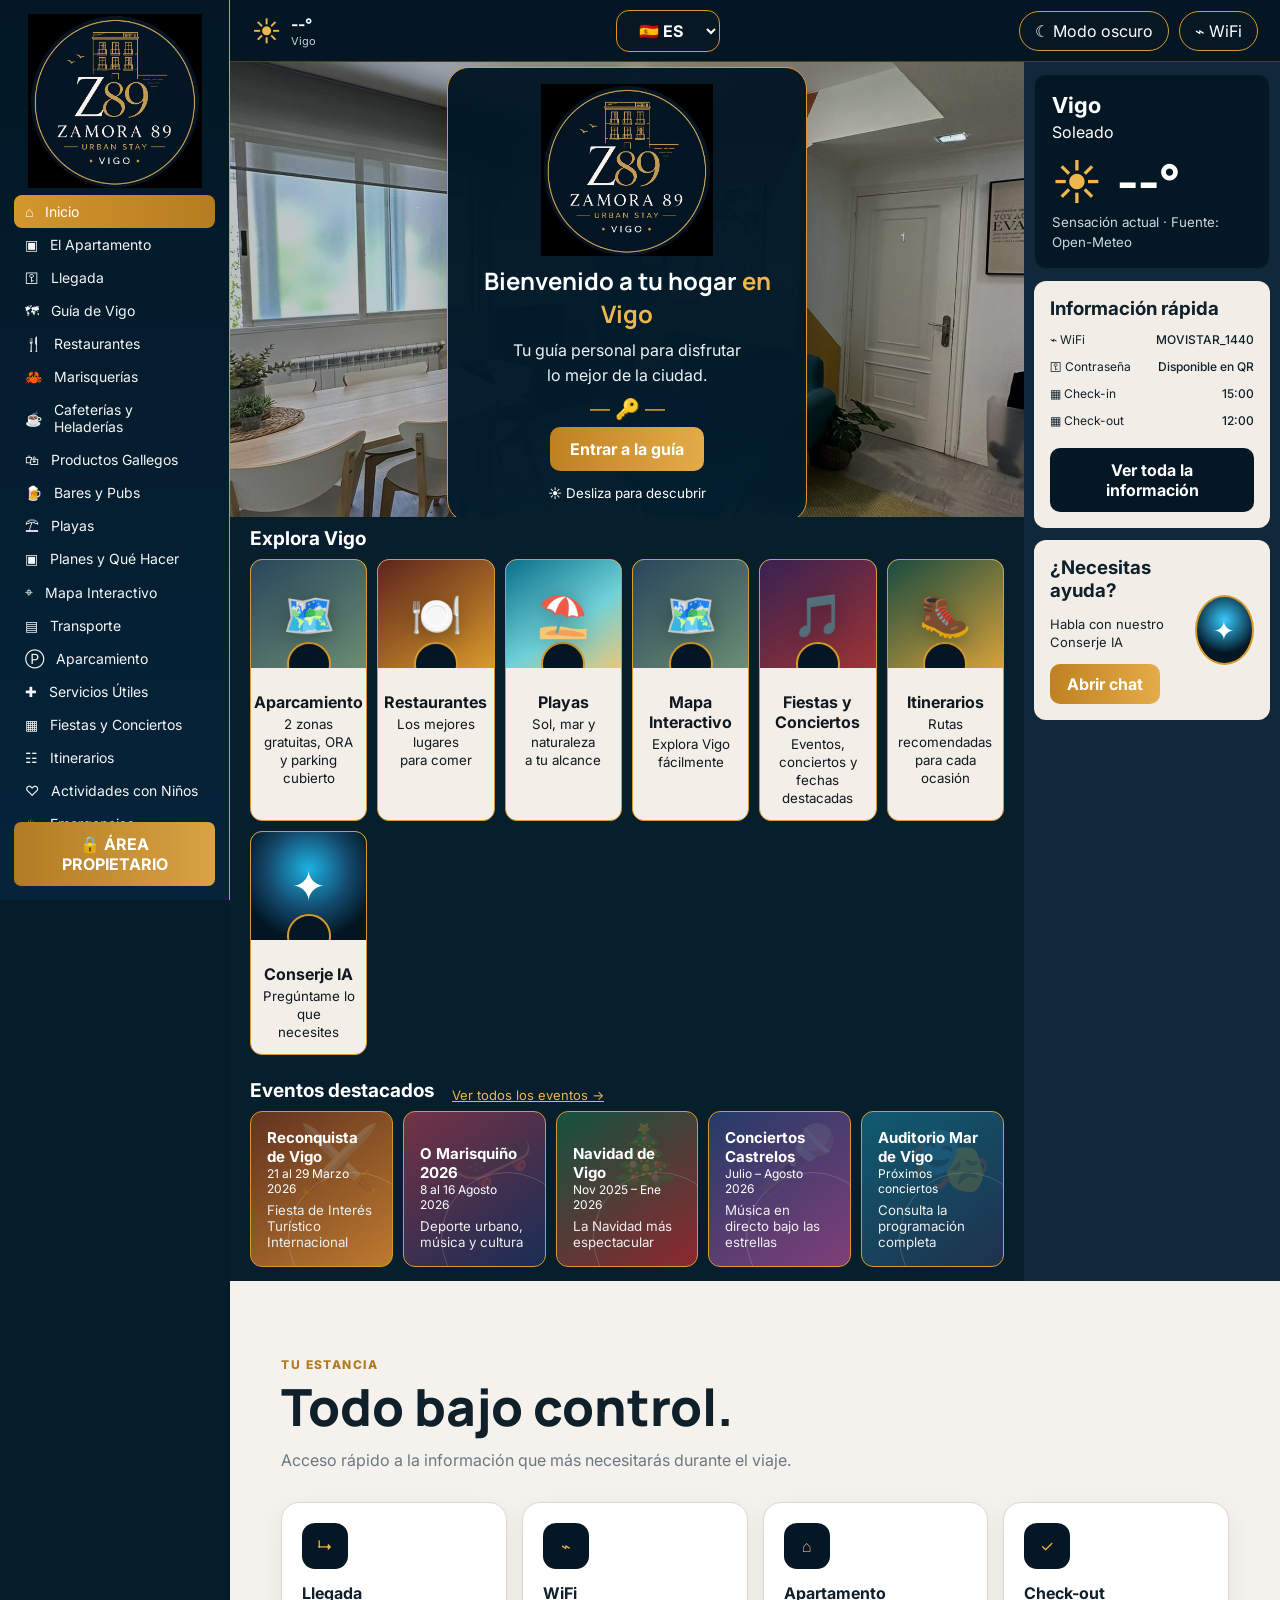
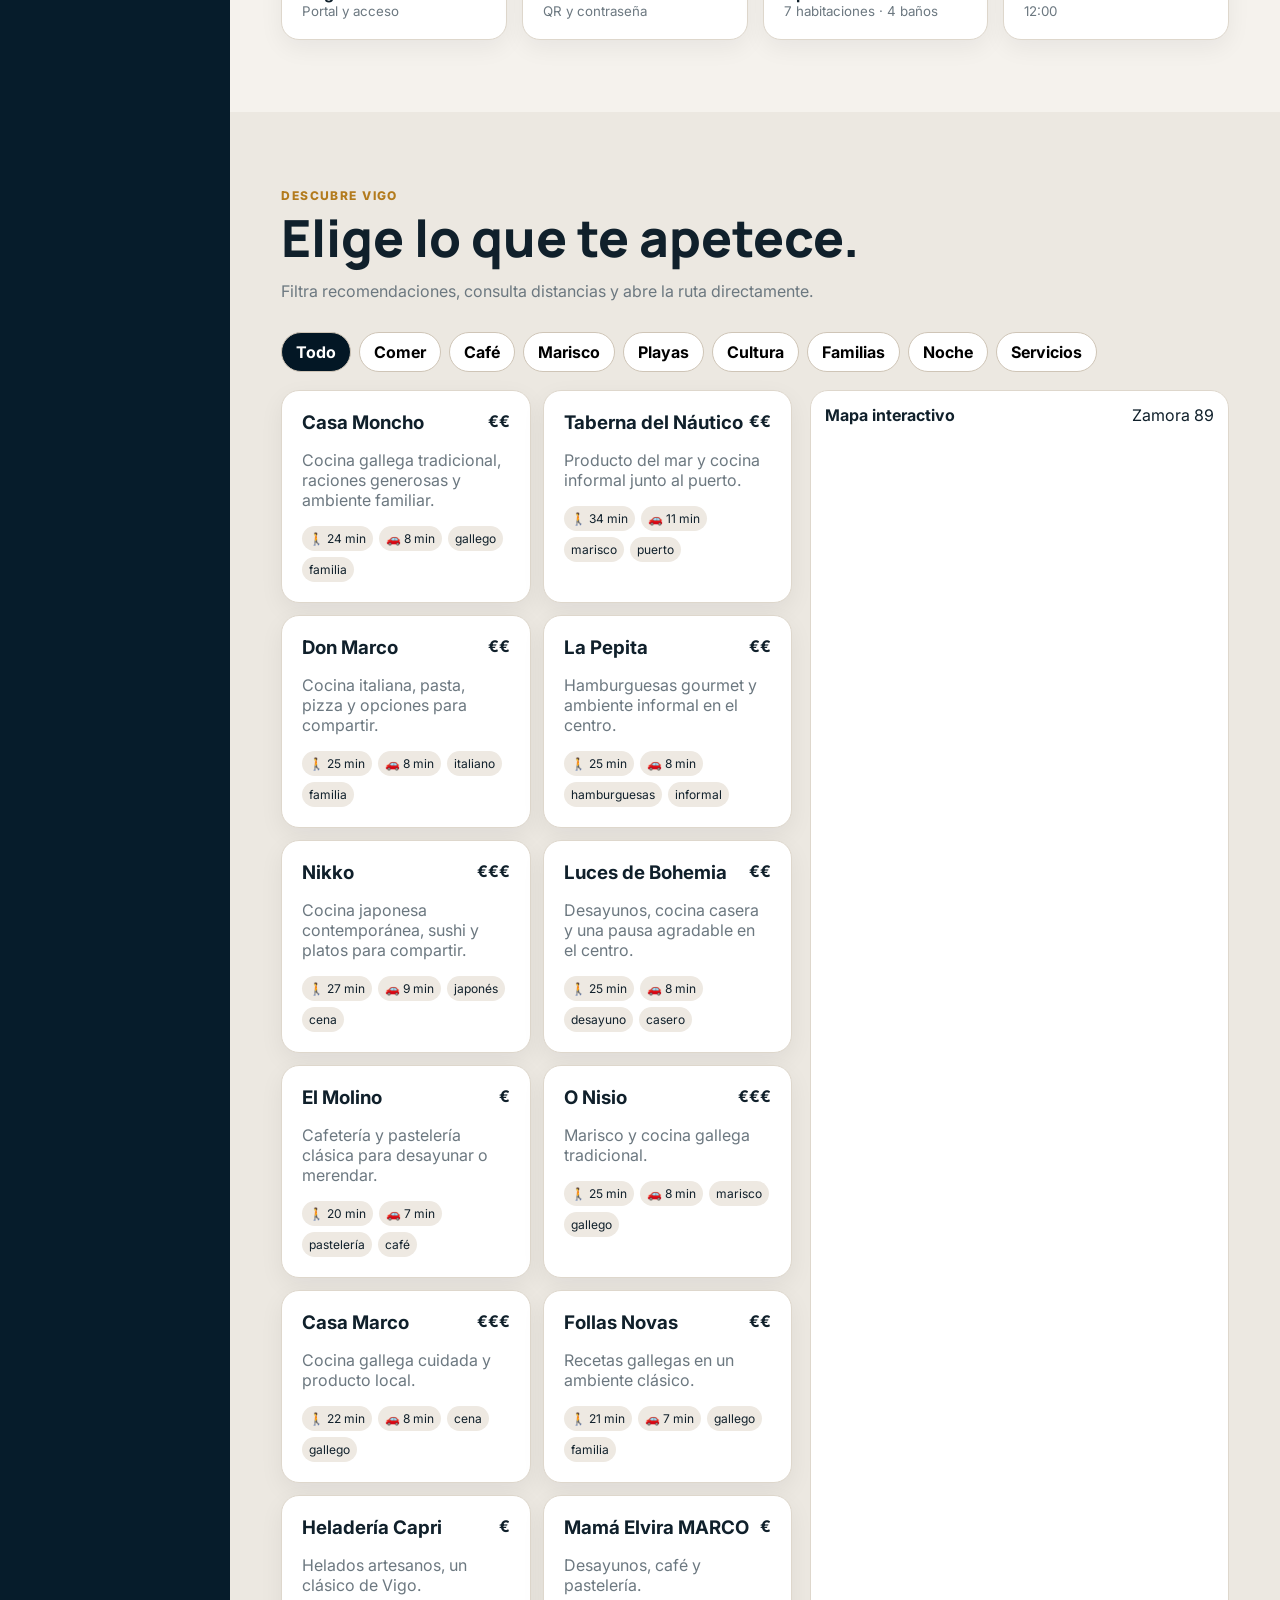
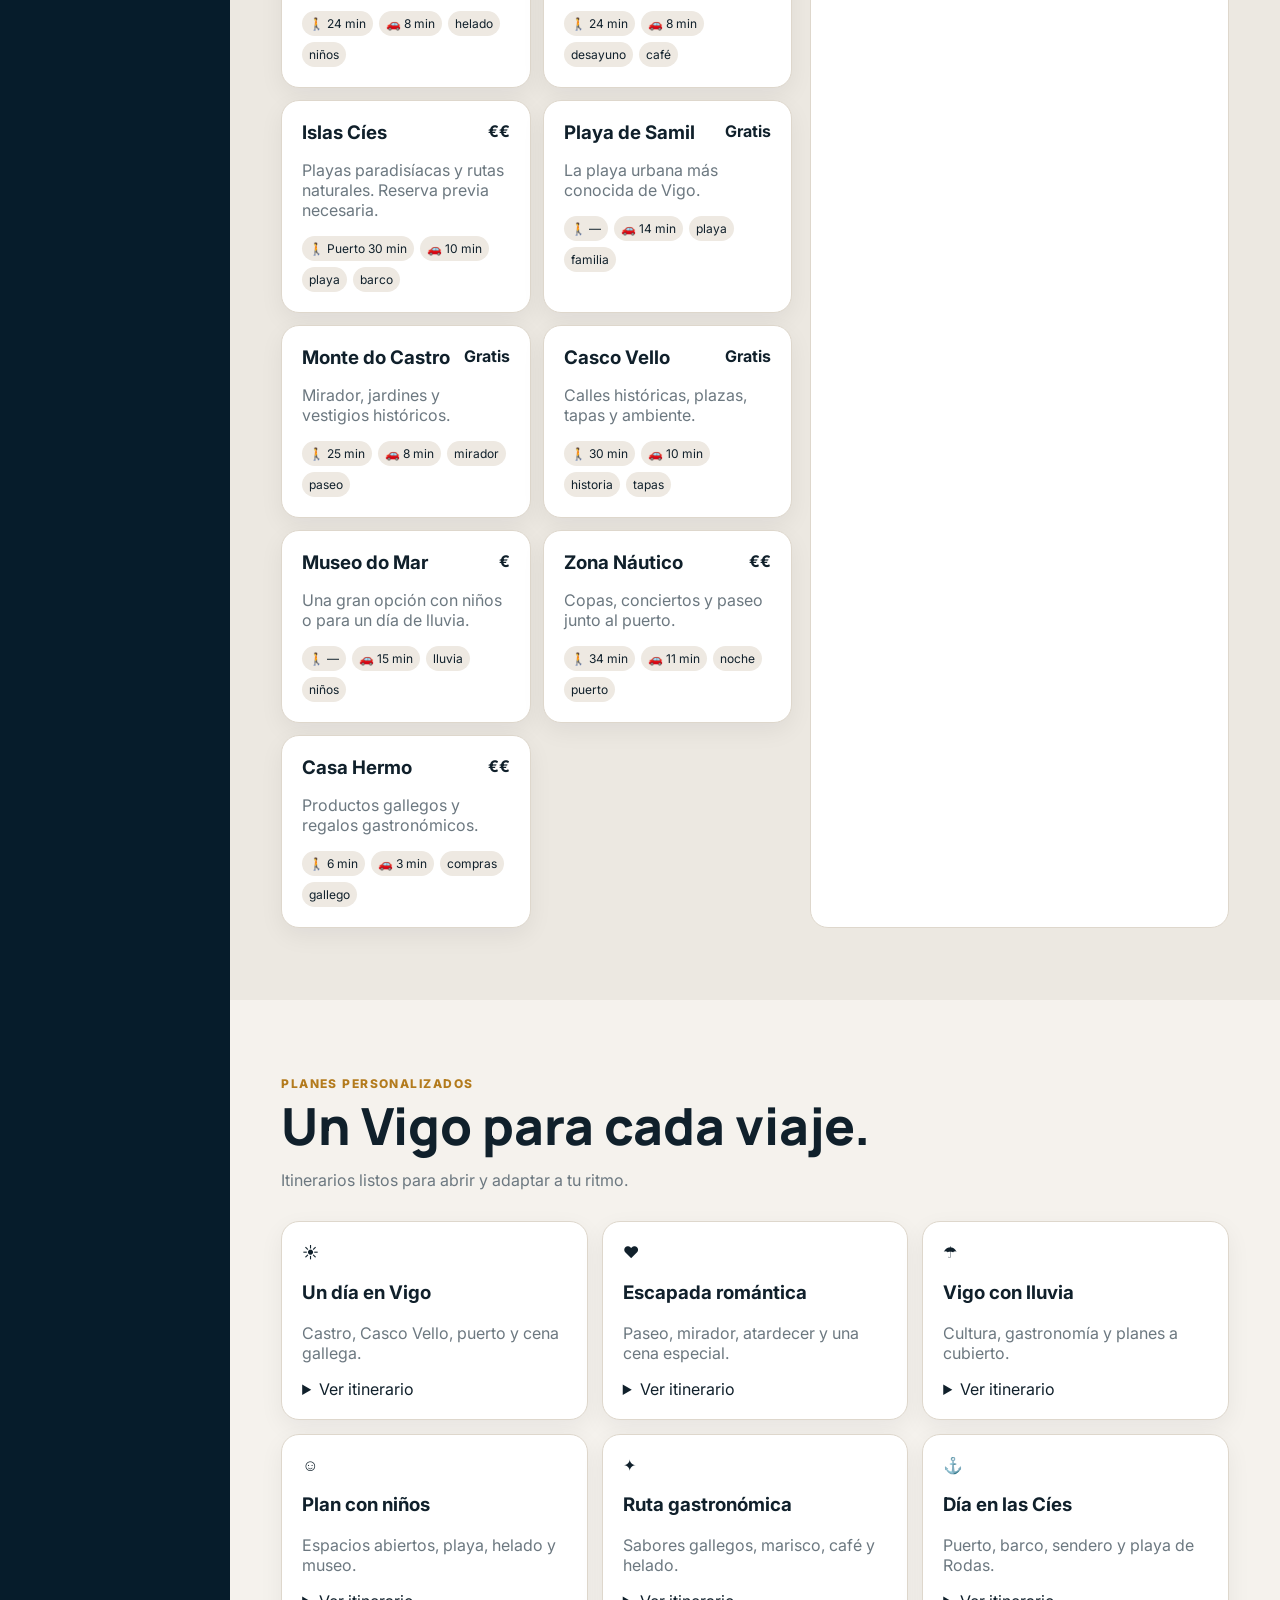
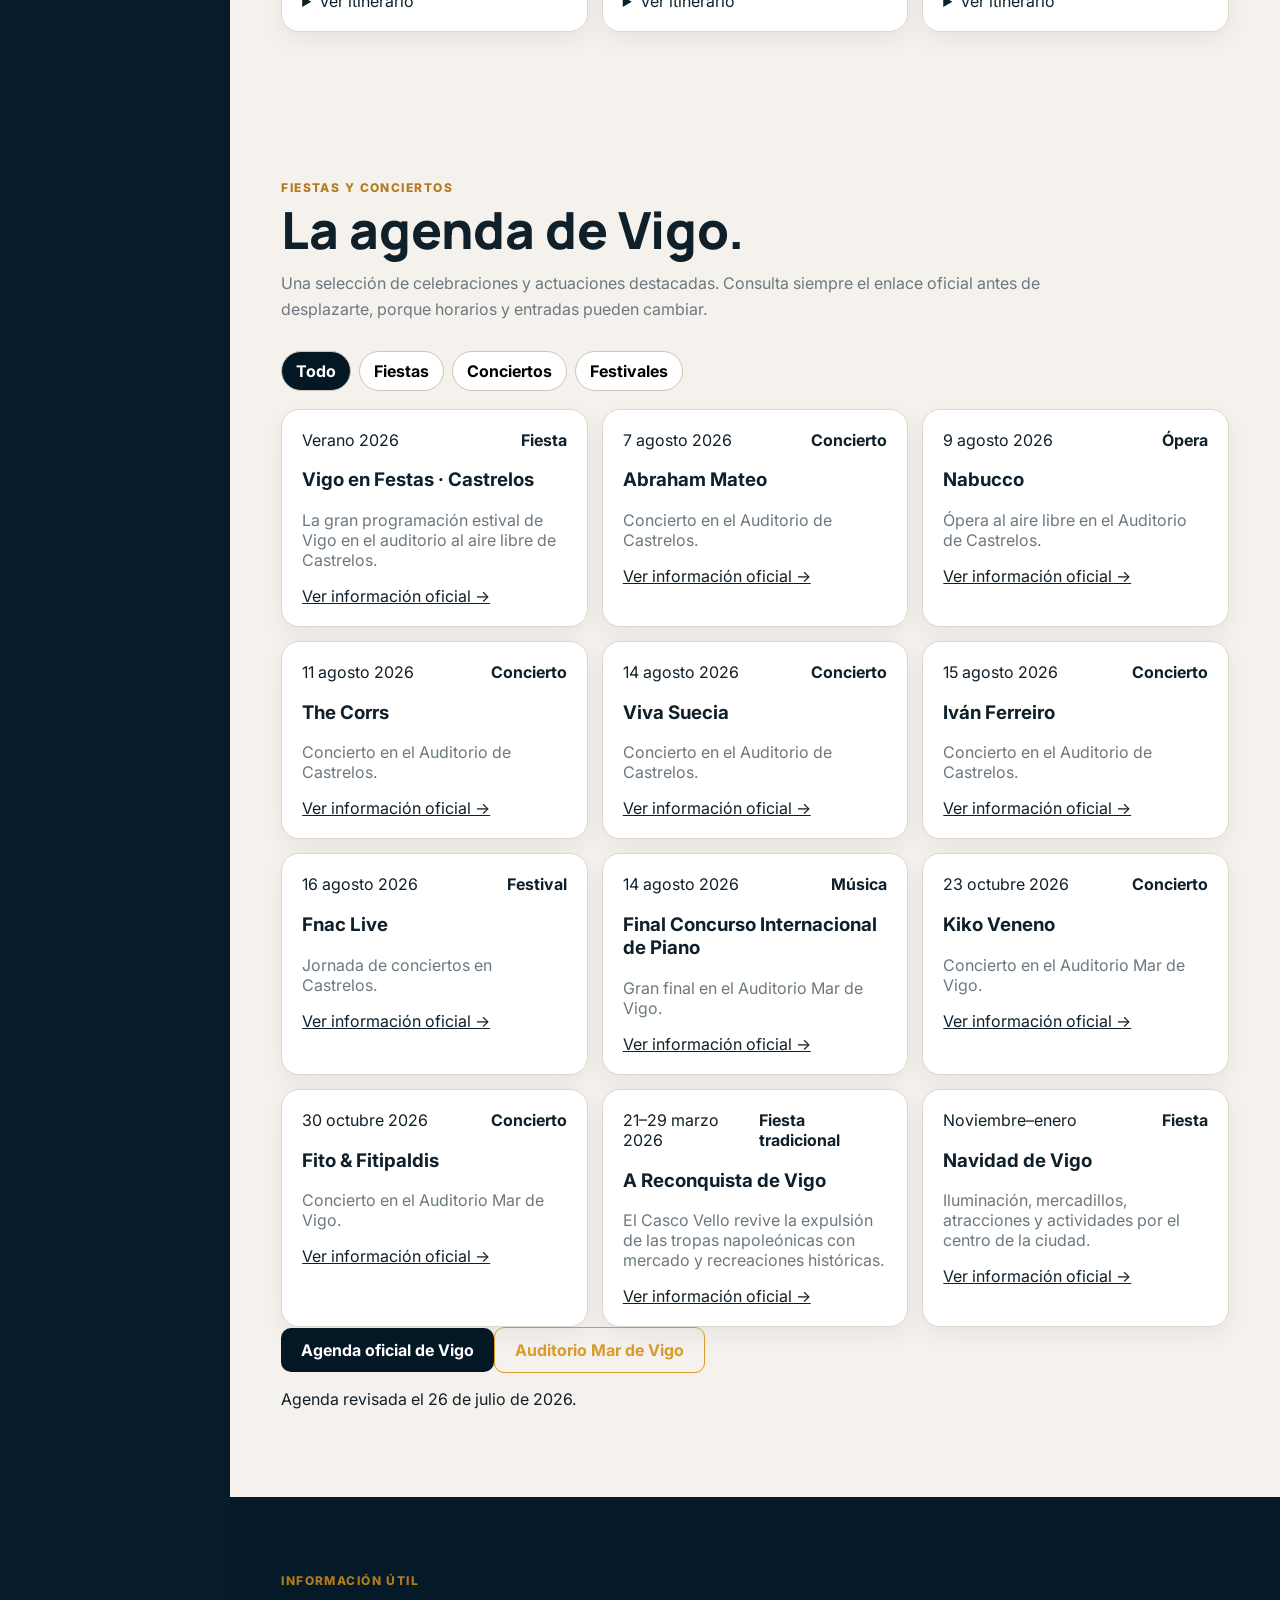
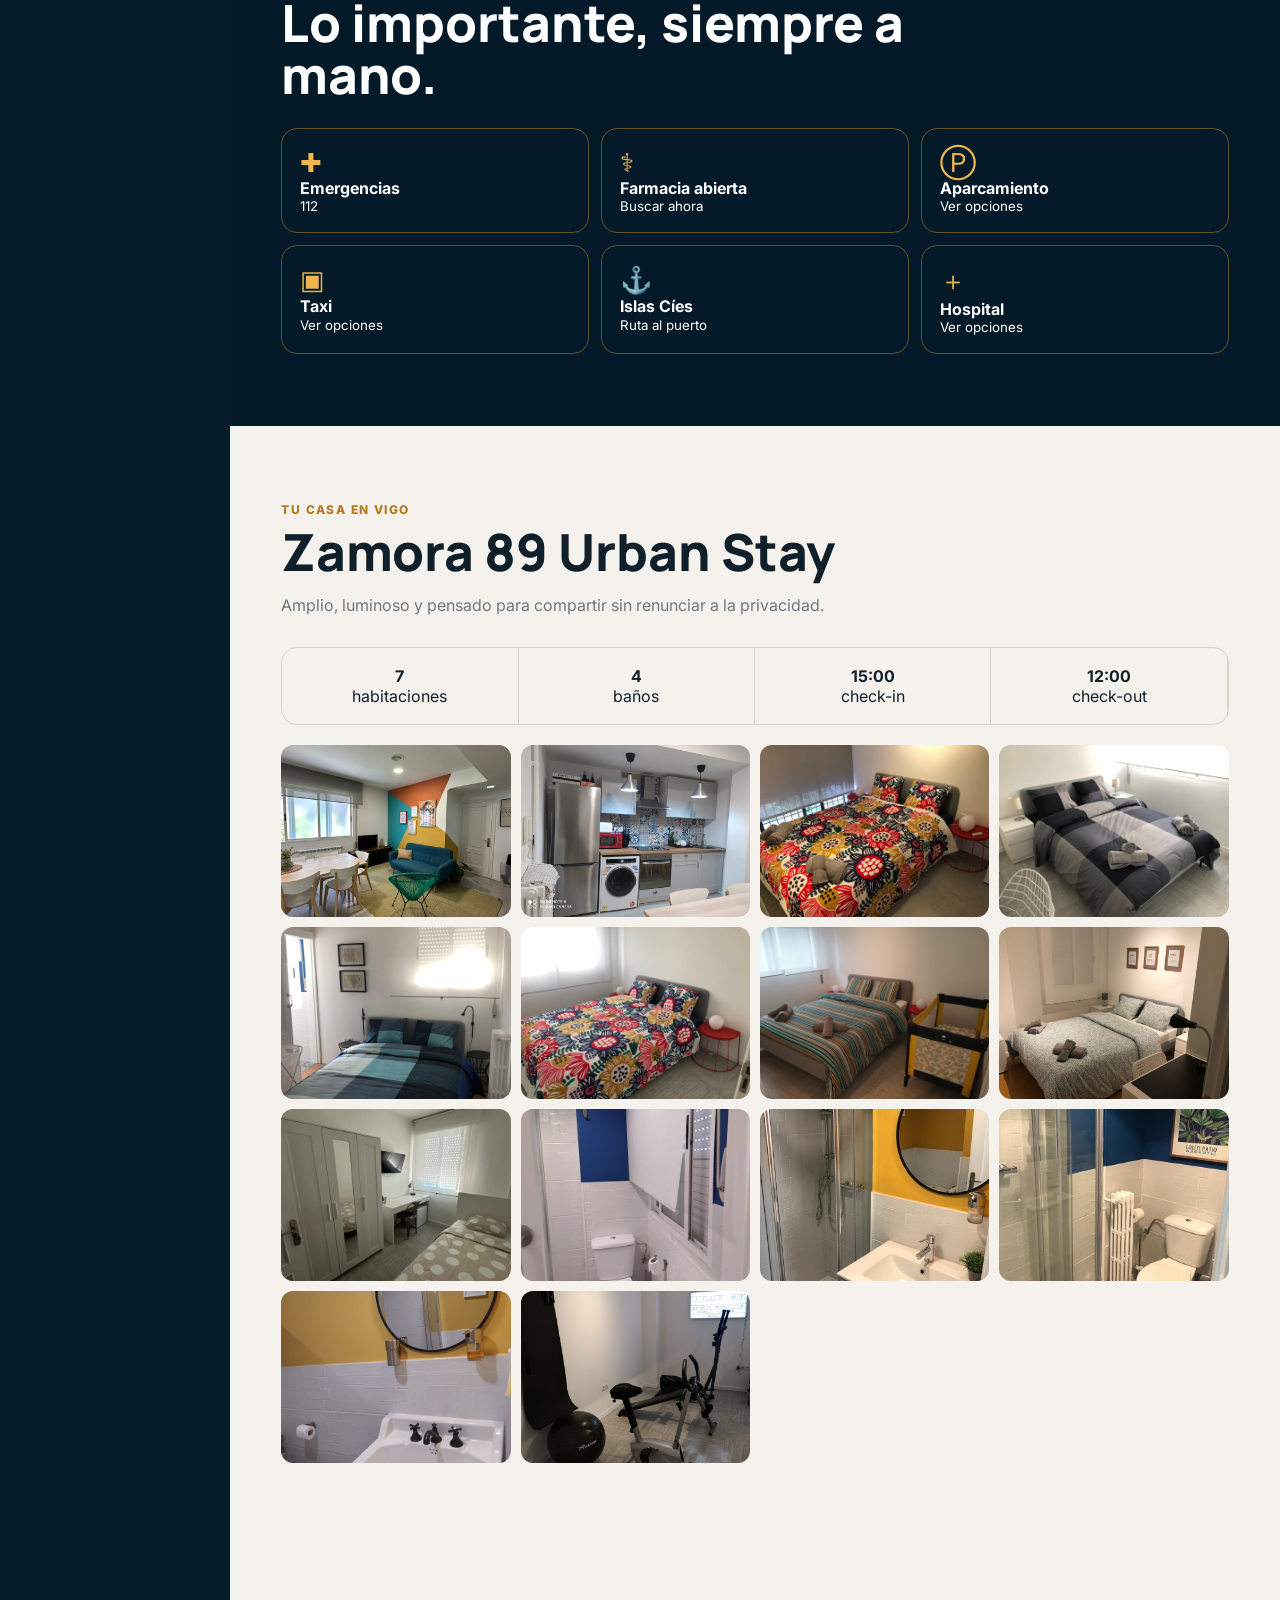
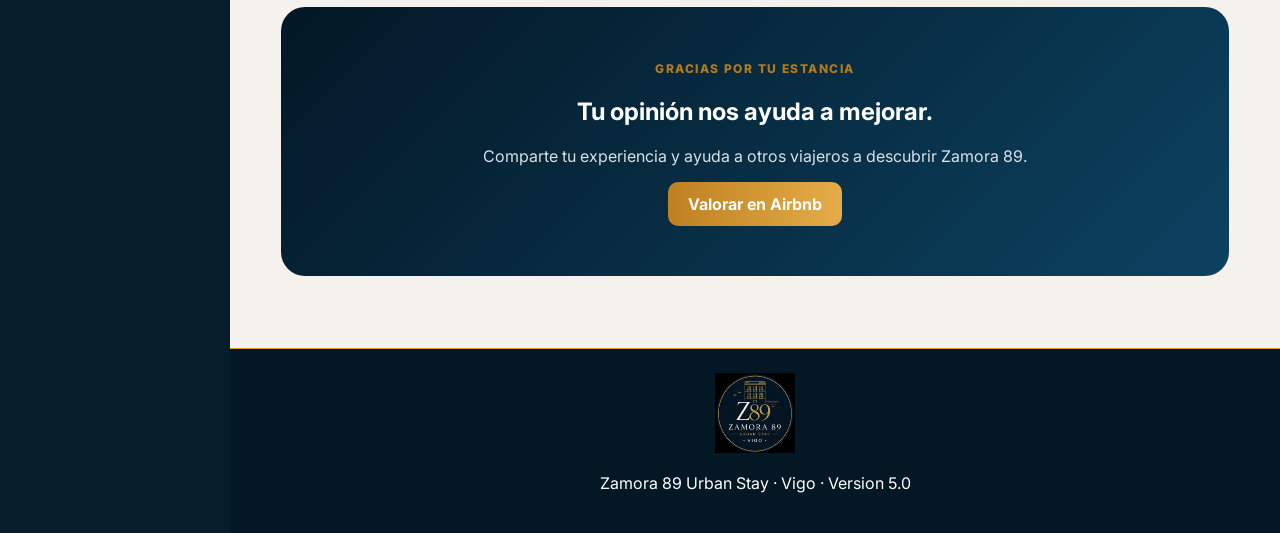
==== commit 0fae7ec9: "Actualización final Zamora Parking Versión 2.0" ====
--- a/index.html
+++ b/index.html
@@ -4,15 +4,7 @@
 <meta charset="utf-8"><meta name="viewport" content="width=device-width,initial-scale=1,viewport-fit=cover">
 <meta name="theme-color" content="#031725"><meta name="description" content="Guía digital premium para huéspedes de Zamora 89 Urban Stay, Vigo.">
 <meta name="application-name" content="Zamora 89 Urban Stay"><meta name="apple-mobile-web-app-capable" content="yes"><meta name="version" content="5.0.2">
-<title>Zamora 89 Urban Stay · Vigo</title><script>
-(function(){
-  const key='urbanstay-parking-release-2026-08-01';
-  if(localStorage.getItem(key)) return;
-  localStorage.setItem(key,'1');
-  if('serviceWorker' in navigator){navigator.serviceWorker.getRegistrations().then(rs=>Promise.all(rs.map(r=>r.unregister()))).catch(()=>{});}
-  if(window.caches){caches.keys().then(keys=>Promise.all(keys.map(k=>caches.delete(k)))).catch(()=>{});}
-})();
-</script>
+<title>Zamora 89 Urban Stay · Vigo</title>
 <link rel="preconnect" href="https://fonts.googleapis.com"><link rel="preconnect" href="https://fonts.gstatic.com" crossorigin>
 <link href="https://fonts.googleapis.com/css2?family=Inter:wght@400;500;600;700&family=Manrope:wght@600;700;800&display=swap" rel="stylesheet">
 <link rel="manifest" href="manifest.webmanifest"><link rel="icon" href="assets/favicon.png"><link rel="apple-touch-icon" href="assets/icon-192.png"><link rel="stylesheet" href="styles.css?v=5.0.2">
@@ -28,7 +20,7 @@
 <aside class="desktop-sidebar">
 <a class="side-logo" href="#inicio"><img src="assets/logo-z89.png" alt="Zamora 89 Urban Stay"></a>
 <nav>
-<a class="active" href="#inicio">⌂ <span>Inicio</span></a><a href="#estancia">▣ <span>El Apartamento</span></a><a href="#estancia">⚿ <span>Llegada</span></a><a href="#explorar">🗺 <span>Guía de Vigo</span></a><a href="#explorar">🍴 <span>Restaurantes</span></a><a href="#explorar">🦀 <span>Marisquerías</span></a><a href="#explorar">☕ <span>Cafeterías y Heladerías</span></a><a href="#explorar">🛍 <span>Productos Gallegos</span></a><a href="#explorar">🍺 <span>Bares y Pubs</span></a><a href="#explorar">⛱ <span>Playas</span></a><a href="#planes">▣ <span>Planes y Qué Hacer</span></a><a href="#explorar">⌖ <span>Mapa Interactivo</span></a><a href="#util">▤ <span>Transporte</span></a><a href="parking.html">Ⓟ <span>Aparcamientos</span></a><a href="#util">✚ <span>Servicios Útiles</span></a><a href="#agenda">▦ <span>Fiestas y Conciertos</span></a><a href="#planes">☷ <span>Itinerarios</span></a><a href="#planes">♡ <span>Actividades con Niños</span></a><a href="#util">♨ <span>Emergencias</span></a><a href="#" id="sideConcierge">✦ <span>Conserje IA</span></a><a href="#valoracion">☆ <span>Valorar Estancia</span></a>
+<a class="active" href="#inicio">⌂ <span>Inicio</span></a><a href="#estancia">▣ <span>El Apartamento</span></a><a href="#estancia">⚿ <span>Llegada</span></a><a href="#explorar">🗺 <span>Guía de Vigo</span></a><a href="#explorar">🍴 <span>Restaurantes</span></a><a href="#explorar">🦀 <span>Marisquerías</span></a><a href="#explorar">☕ <span>Cafeterías y Heladerías</span></a><a href="#explorar">🛍 <span>Productos Gallegos</span></a><a href="#explorar">🍺 <span>Bares y Pubs</span></a><a href="#explorar">⛱ <span>Playas</span></a><a href="#planes">▣ <span>Planes y Qué Hacer</span></a><a href="#explorar">⌖ <span>Mapa Interactivo</span></a><a href="#util">▤ <span>Transporte</span></a><a href="parking.html">Ⓟ <span>Aparcamiento</span></a><a href="#util">✚ <span>Servicios Útiles</span></a><a href="#agenda">▦ <span>Fiestas y Conciertos</span></a><a href="#planes">☷ <span>Itinerarios</span></a><a href="#planes">♡ <span>Actividades con Niños</span></a><a href="#util">♨ <span>Emergencias</span></a><a href="#" id="sideConcierge">✦ <span>Conserje IA</span></a><a href="#valoracion">☆ <span>Valorar Estancia</span></a>
 </nav><button class="owner-btn" id="openAdmin">🔒 ÁREA PROPIETARIO</button>
 </aside>
 <aside class="drawer" id="drawer" aria-hidden="true"><button class="drawer__close" id="closeMenu" aria-label="Cerrar">×</button><nav id="drawerNav"></nav></aside><div class="scrim" id="scrim"></div>
@@ -40,7 +32,7 @@
 <aside class="right-rail"><article class="weather-big"><h2>Vigo</h2><p id="weatherCondition">Soleado</p><div><span>☀</span><strong id="weatherTempBig">20°</strong></div><small>Sensación actual · Fuente: Open-Meteo</small></article>
 <article class="info-card"><h3>Información rápida</h3><p><span>⌁ WiFi</span><b>MOVISTAR_1440</b></p><p><span>⚿ Contraseña</span><b>Disponible en QR</b></p><p><span>▦ Check-in</span><b>15:00</b></p><p><span>▦ Check-out</span><b>12:00</b></p><button class="button" data-open="wifi">Ver toda la información</button></article>
 <article class="help-card"><div><h3>¿Necesitas ayuda?</h3><p>Habla con nuestro<br>Conserje IA</p><button class="button button--gold" id="openConcierge">Abrir chat</button></div><div class="bot">✦</div></article></aside>
-<div class="explore-band"><h2>Explora Vigo</h2><div class="feature-cards">
+<div class="explore-band"><h2>Explora Vigo</h2><div class="feature-cards"><a class="parking-feature" href="parking.html"><span class="feature-image map"></span><strong>Aparcamiento</strong><small>2 zonas gratuitas, ORA y parking cubierto</small></a>
 <a href="#explorar"><span class="feature-image food"></span><strong>Restaurantes</strong><small>Los mejores lugares<br>para comer</small></a><a href="#explorar"><span class="feature-image beach"></span><strong>Playas</strong><small>Sol, mar y naturaleza<br>a tu alcance</small></a><a href="#explorar"><span class="feature-image map"></span><strong>Mapa Interactivo</strong><small>Explora Vigo<br>fácilmente</small></a><a href="#agenda"><span class="feature-image events"></span><strong>Fiestas y Conciertos</strong><small>Eventos, conciertos y<br>fechas destacadas</small></a><a href="#planes"><span class="feature-image route"></span><strong>Itinerarios</strong><small>Rutas recomendadas<br>para cada ocasión</small></a><a href="#" id="featureConcierge"><span class="feature-image ai"></span><strong>Conserje IA</strong><small>Pregúntame lo que<br>necesites</small></a>
 </div></div>
 <div class="events-preview"><div class="preview-title"><h2>Eventos destacados</h2><a href="#agenda">Ver todos los eventos →</a></div><div class="preview-grid"><a href="#agenda" class="event-preview reconquista"><b>Reconquista de Vigo</b><span>21 al 29 Marzo 2026</span><small>Fiesta de Interés Turístico Internacional</small></a><a href="#agenda" class="event-preview marisquino"><b>O Marisquiño 2026</b><span>8 al 16 Agosto 2026</span><small>Deporte urbano, música y cultura</small></a><a href="#agenda" class="event-preview navidad"><b>Navidad de Vigo</b><span>Nov 2025 – Ene 2026</span><small>La Navidad más espectacular</small></a><a href="#agenda" class="event-preview castrelos"><b>Conciertos Castrelos</b><span>Julio – Agosto 2026</span><small>Música en directo bajo las estrellas</small></a><a href="#agenda" class="event-preview auditorio"><b>Auditorio Mar de Vigo</b><span>Próximos conciertos</span><small>Consulta la programación completa</small></a></div></div>
@@ -61,22 +53,7 @@
 <button class="quick-card" data-open="wifi"><span>⌁</span><strong>WiFi</strong><small data-i18n="wifiSub">QR y contraseña</small></button>
 <button class="quick-card" data-open="home"><span>⌂</span><strong data-i18n="apartment">Apartamento</strong><small>7 habitaciones · 4 baños</small></button>
 <button class="quick-card" data-open="checkout"><span>✓</span><strong>Check-out</strong><small>12:00</small></button>
-<a class="quick-card" href="parking.html"><span>Ⓟ</span><strong>Aparcamiento</strong><small>Gratis · ORA · Parking cubierto</small></a>
 </div>
-</section>
-<section class="parking-feature" id="aparcamiento">
-  <div class="parking-feature__inner">
-    <div class="parking-feature__copy">
-      <span class="eyebrow">SMART PARKING · URBAN STAY</span>
-      <h2>Aparca cerca de Zamora 89</h2>
-      <p>Zonas gratuitas verificadas a menos de cinco minutos, ORA con Telpark y Parking Independencia con acceso por Camiño do Regueiro.</p>
-      <div class="parking-feature__badges"><span>Gratuito · 2–5 min</span><span>ORA · Telpark</span><span>Parking Independencia</span></div>
-    </div>
-    <div class="parking-feature__actions">
-      <a class="primary" href="parking.html">Abrir guía de aparcamiento</a>
-      <a class="secondary" href="https://www.google.com/maps/search/?api=1&query=Parking+Independencia+Cami%C3%B1o+do+Regueiro+Vigo" target="_blank" rel="noopener">Ir al parking cubierto</a>
-    </div>
-  </div>
 </section>
 <section class="section section--tint" id="explorar">
 <div class="section-heading"><span class="eyebrow" data-i18n="discover">DESCUBRE VIGO</span><h2 data-i18n="discoverTitle">Elige lo que te apetece.</h2><p data-i18n="discoverText">Filtra recomendaciones, consulta distancias y abre la ruta directamente.</p></div>
@@ -105,7 +82,7 @@
 <div class="utility-grid">
 <a href="tel:112"><span>✚</span><strong>Emergencias</strong><small>112</small></a>
 <a href="https://www.google.com/maps/search/?api=1&amp;query=farmacia+abierta+cerca+de+Calle+Zamora+89+Vigo" rel="noopener" target="_blank"><span>⚕</span><strong data-i18n="pharmacy">Farmacia abierta</strong><small data-i18n="searchNow">Buscar ahora</small></a>
-<a href="parking.html"><span>Ⓟ</span><strong data-i18n="parking">Aparcamiento</strong><small>Gratis, ORA y parking cubierto</small></a>
+<a href="https://www.google.com/maps/search/?api=1&amp;query=parking+cerca+de+Calle+Zamora+89+Vigo" rel="noopener" target="_blank"><span>Ⓟ</span><strong data-i18n="parking">Aparcamiento</strong><small data-i18n="seeOptions">Ver opciones</small></a>
 <a href="https://www.google.com/maps/search/?api=1&amp;query=taxi+cerca+de+Calle+Zamora+89+Vigo" rel="noopener" target="_blank"><span>▣</span><strong>Taxi</strong><small data-i18n="seeOptions">Ver opciones</small></a>
 <a href="https://www.google.com/maps/dir/?api=1&amp;origin=Calle+Zamora+89%2C+Vigo&amp;destination=Estacion+Maritima+de+Vigo" rel="noopener" target="_blank"><span>⚓</span><strong>Islas Cíes</strong><small data-i18n="routePort">Ruta al puerto</small></a>
 <a href="https://www.google.com/maps/search/?api=1&amp;query=hospital+cerca+de+Calle+Zamora+89+Vigo" rel="noopener" target="_blank"><span>＋</span><strong data-i18n="hospital">Hospital</strong><small data-i18n="seeOptions">Ver opciones</small></a>
@@ -125,8 +102,8 @@
 <div aria-hidden="true" class="modal" id="conciergeModal"><div class="modal__panel modal__panel--chat"><button class="modal__close" data-close="conciergeModal">×</button><div class="chat-head"><span>✦</span><div><strong>Z89 Concierge</strong><small data-i18n="conciergeSub">Asistente local de la estancia</small></div></div><div class="chat-messages" id="chatMessages"></div><div class="suggestions" id="chatSuggestions"></div><form class="chat-form" id="chatForm"><input autocomplete="off" data-i18n-placeholder="askPlaceholder" id="chatInput" placeholder="Pregunta por desayunos, lluvia, parking…"/><button type="submit">➤</button></form><small class="chat-note" data-i18n="aiNote">Respuestas basadas en la guía local. Comprueba horarios y disponibilidad antes de salir.</small></div></div>
 <div aria-hidden="true" class="modal" id="adminModal"><div class="modal__panel modal__panel--admin"><button class="modal__close" data-close="adminModal">×</button><h2>Panel del propietario</h2><p>Los cambios se guardan solo en este navegador. Exporta una copia para incorporarlos al proyecto.</p><label>PIN de acceso<input id="adminPin" placeholder="Introduce el PIN" type="password"/></label><button class="button" id="adminLogin">Acceder</button><div hidden="" id="adminArea"><label>Texto de bienvenida<textarea id="adminWelcome"></textarea></label><label>URL de reseñas<input id="adminReviewUrl"/></label><label>Aviso destacado<textarea id="adminNotice" placeholder="Ej.: Ascensor temporalmente fuera de servicio"></textarea></label><div class="admin-actions"><button class="button" id="saveAdmin">Guardar</button><button class="button button--outline" id="exportAdmin">Exportar JSON</button><button class="button button--danger" id="resetAdmin">Restablecer</button></div></div></div></div>
 <div aria-live="polite" class="toast" id="toast" role="status"></div>
-<script src="data.js?v=8.0"></script>
-<script src="app.js?v=8.0"></script>
-<script src="locales-v5.0.1.js?v=8.0"></script>
+<script src="data.js?v=5.0.2"></script>
+<script src="app.js?v=5.0.2"></script>
+<script src="locales-v5.0.1.js?v=5.0.2"></script>
 <script>document.getElementById('sideConcierge').addEventListener('click',e=>{e.preventDefault();document.getElementById('openConcierge').click()});document.getElementById('featureConcierge').addEventListener('click',e=>{e.preventDefault();document.getElementById('openConcierge').click()});</script>
 </body></html>
--- a/styles.css
+++ b/styles.css
@@ -7,8 +7,3 @@
 @media(max-width:1180px){.feature-cards{grid-template-columns:repeat(3,1fr)}.preview-grid{grid-template-columns:repeat(3,1fr)}.right-rail{display:none}.hero-dashboard{grid-template-columns:1fr}.explore-band,.events-preview{grid-column:1}}
 @media(max-width:820px){.desktop-sidebar{display:none}.topbar{left:0}.mobile-only{display:inline-flex!important}main,footer{margin-left:0}.weather-mini{display:none}.drawer{display:block;position:fixed;z-index:200;left:-300px;top:0;bottom:0;width:280px;background:#031725;padding:20px;transition:.2s}.drawer.is-open{left:0}.drawer__close{float:right;background:none;border:0;color:white;font-size:28px}.drawer nav{clear:both;display:grid}.drawer nav a{padding:12px;text-decoration:none;border-bottom:1px solid rgba(255,255,255,.1)}.scrim{display:block;position:fixed;z-index:190;inset:0;background:rgba(0,0,0,.5);opacity:0;visibility:hidden}.scrim.is-visible{opacity:1;visibility:visible}.hero-photo{min-height:530px}.welcome-card{width:min(360px,90vw)}.feature-cards{grid-template-columns:repeat(2,1fr)}.preview-grid{grid-template-columns:repeat(2,1fr)}.quick-grid,.place-grid,.plan-grid,.events-grid,.utility-grid{grid-template-columns:repeat(2,1fr)}.experience-layout{grid-template-columns:1fr}.map-panel{position:relative;top:auto}.gallery{grid-template-columns:repeat(3,1fr)}}
 @media(max-width:540px){.topbar{padding:0 10px}.topbar select{padding:8px}.pill-btn{padding:8px 10px}.hero-photo{min-height:600px}.welcome-card{padding:14px 20px}.welcome-card img{width:155px;height:155px}.feature-cards,.preview-grid,.quick-grid,.place-grid,.plan-grid,.events-grid,.utility-grid{grid-template-columns:1fr}.feature-image{height:145px}.section{padding:50px 18px}.facts{grid-template-columns:repeat(2,1fr)}.gallery{grid-template-columns:repeat(2,1fr)}.review-panel{padding:30px 18px}.preview-grid{max-height:none}.top-actions .pill-btn:first-child{display:none}}
-
-
-/* Urban Stay Smart Parking - prominent integrated module */
-.parking-feature{margin:26px auto;max-width:1180px;padding:0 20px}.parking-feature__inner{display:grid;grid-template-columns:1.25fr .75fr;gap:22px;align-items:center;background:linear-gradient(135deg,#082f4f 0%,#0d4667 58%,#0c6a5a 100%);color:#fff;border-radius:24px;padding:30px;box-shadow:0 20px 55px rgba(8,47,79,.22);overflow:hidden;position:relative}.parking-feature__inner:after{content:'P';position:absolute;right:28px;top:-35px;font-size:190px;font-weight:800;color:rgba(255,255,255,.06);line-height:1}.parking-feature__copy,.parking-feature__actions{position:relative;z-index:1}.parking-feature__copy .eyebrow{color:#e6c778}.parking-feature__copy h2{font-size:clamp(25px,3vw,38px);margin:8px 0 10px}.parking-feature__copy p{margin:0;color:rgba(255,255,255,.84);line-height:1.55}.parking-feature__badges{display:flex;gap:9px;flex-wrap:wrap;margin-top:17px}.parking-feature__badges span{background:rgba(255,255,255,.12);border:1px solid rgba(255,255,255,.22);padding:8px 11px;border-radius:999px;font-size:13px}.parking-feature__actions{display:flex;flex-direction:column;gap:10px}.parking-feature__actions a{display:flex;justify-content:center;align-items:center;text-decoration:none;padding:14px 17px;border-radius:13px;font-weight:750}.parking-feature__actions .primary{background:#d4af61;color:#102a3b}.parking-feature__actions .secondary{background:rgba(255,255,255,.11);color:#fff;border:1px solid rgba(255,255,255,.25)}
-@media(max-width:760px){.parking-feature{padding:0 14px}.parking-feature__inner{grid-template-columns:1fr;padding:24px 20px;border-radius:19px}.parking-feature__actions{flex-direction:row;flex-wrap:wrap}.parking-feature__actions a{flex:1 1 150px}.parking-feature__inner:after{font-size:130px;right:8px}}
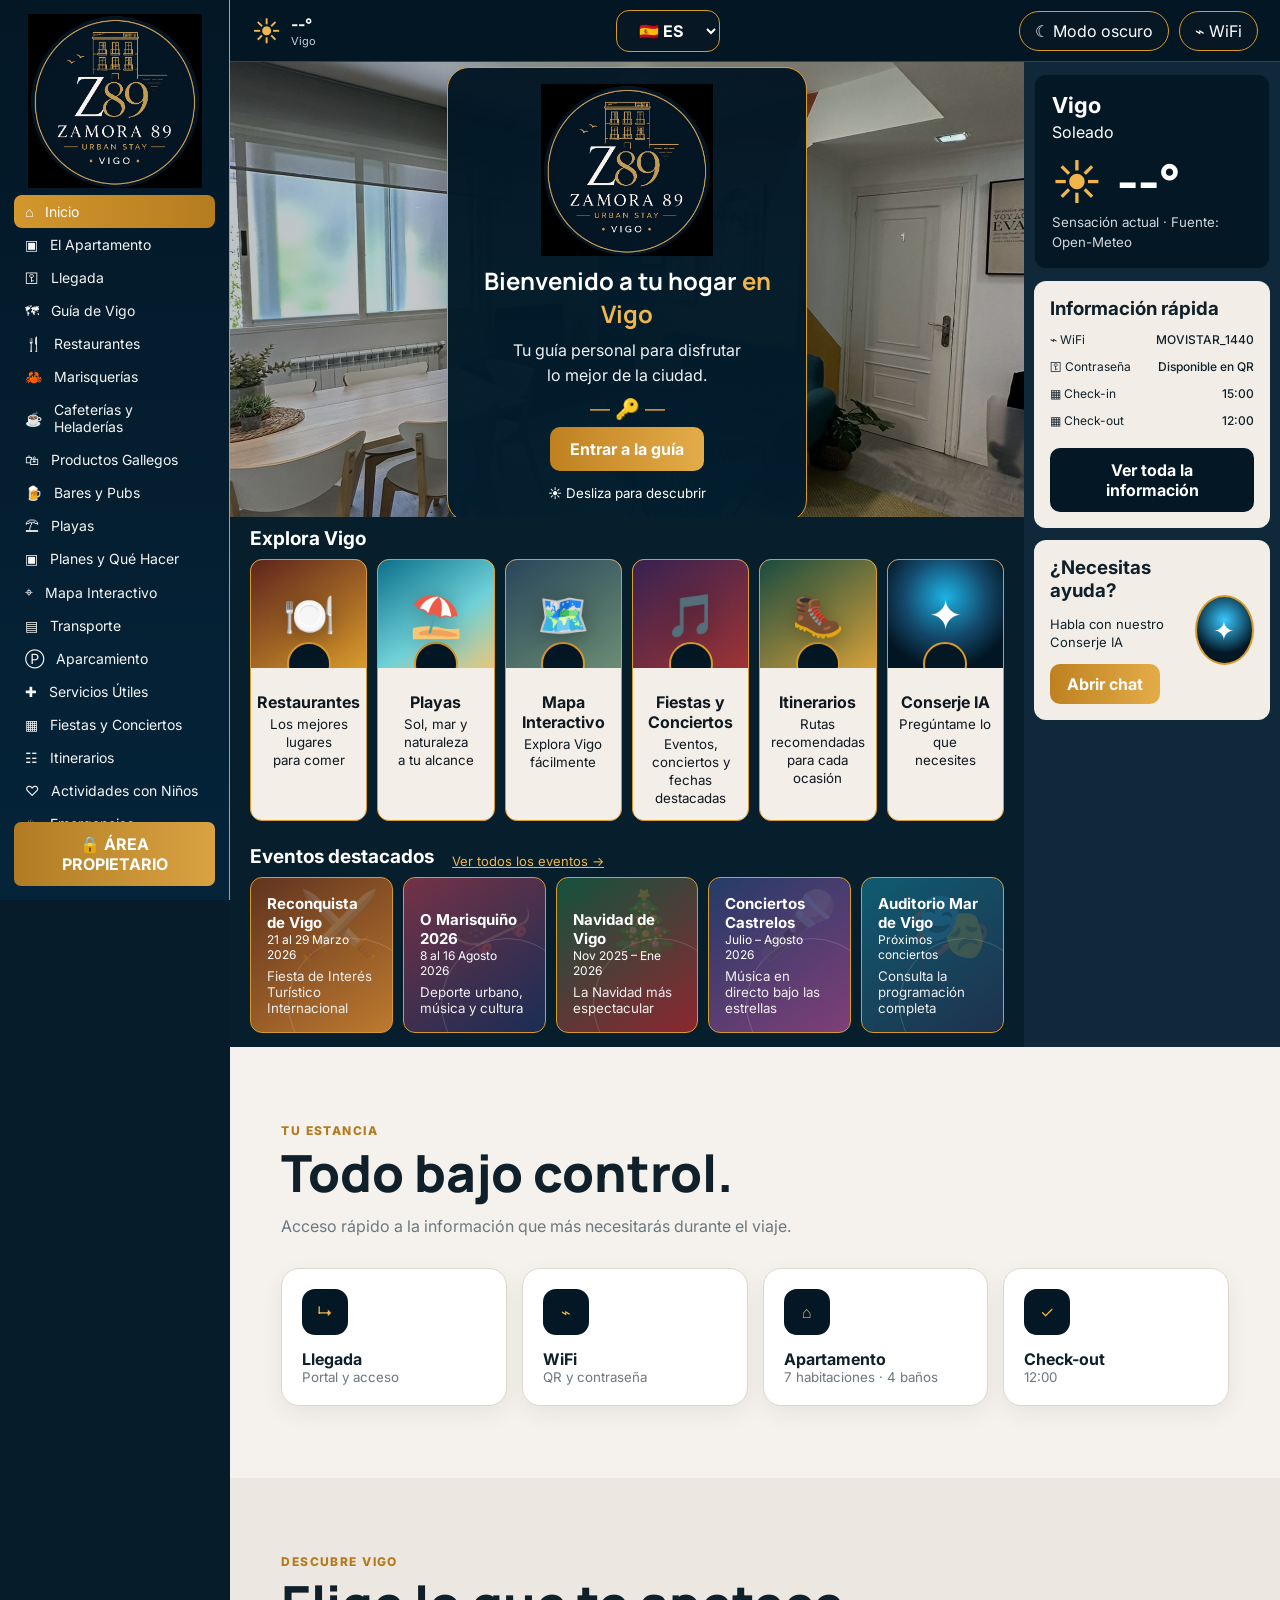
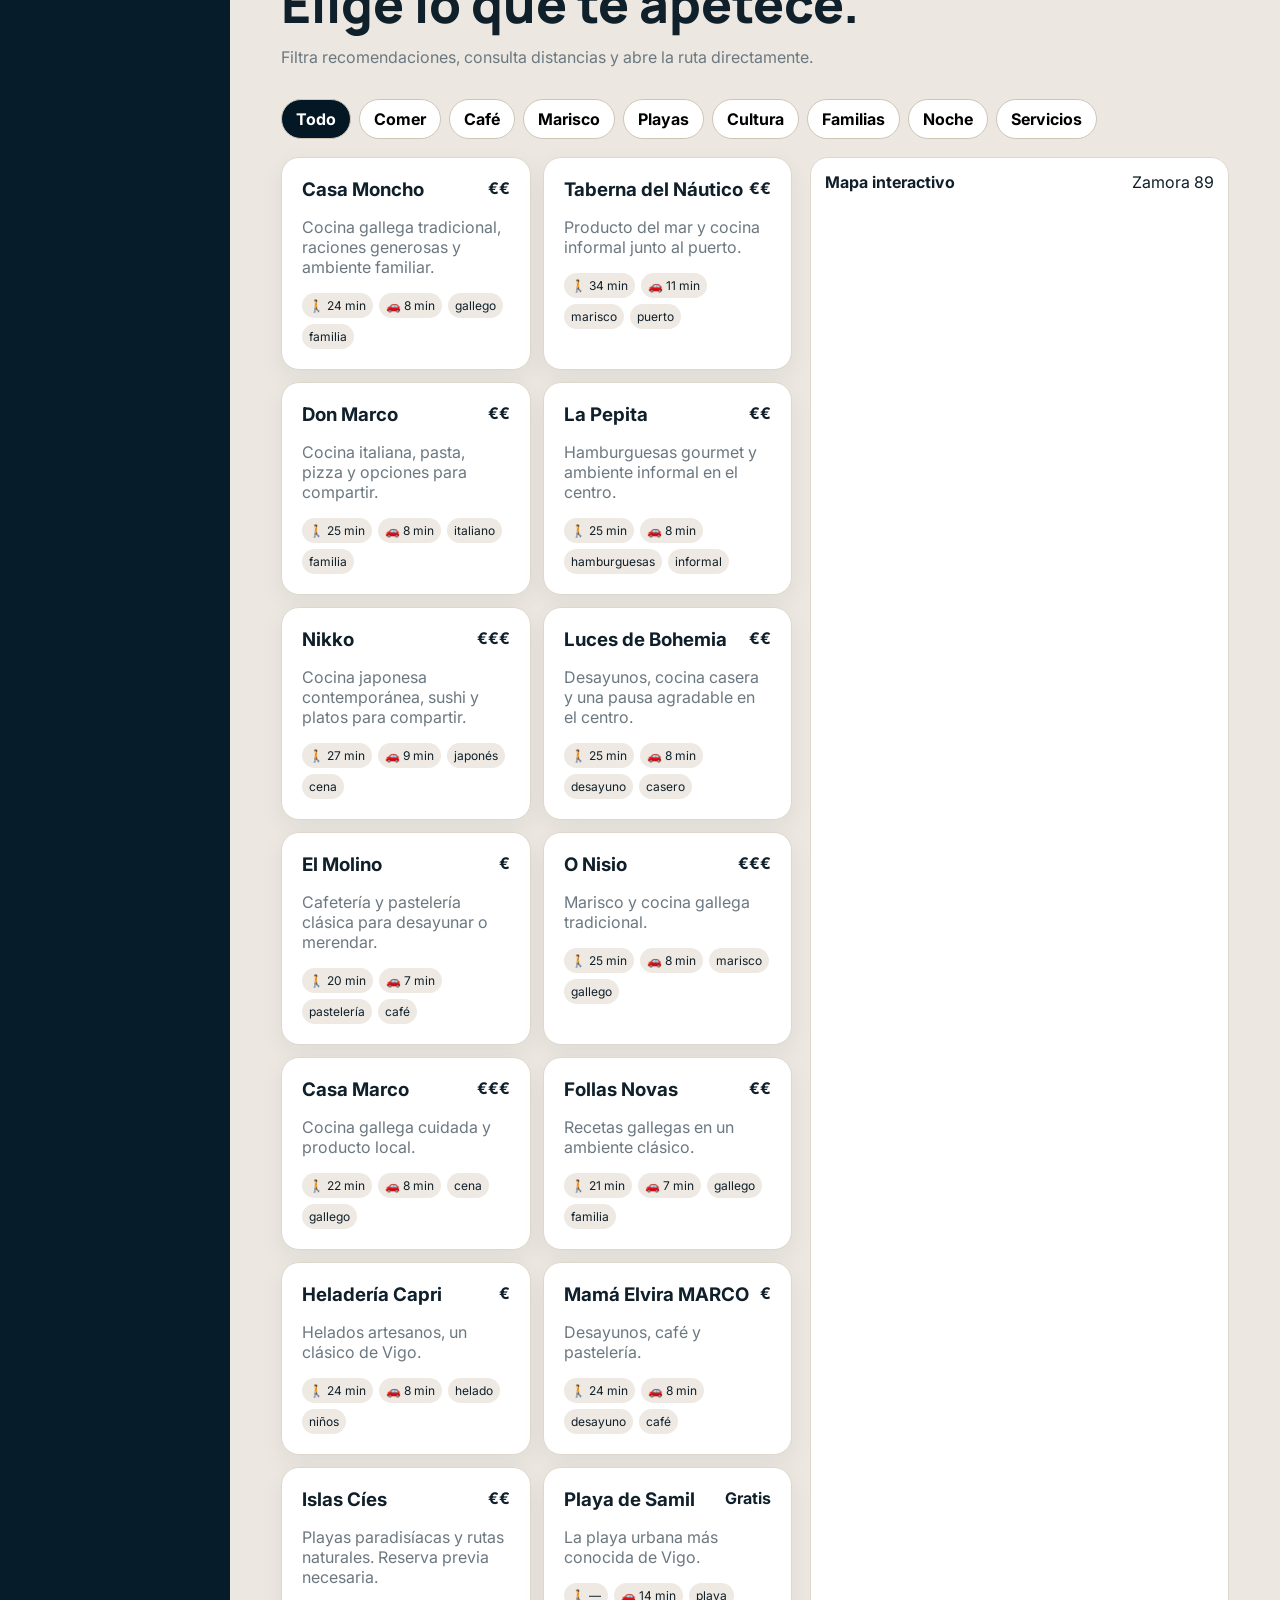
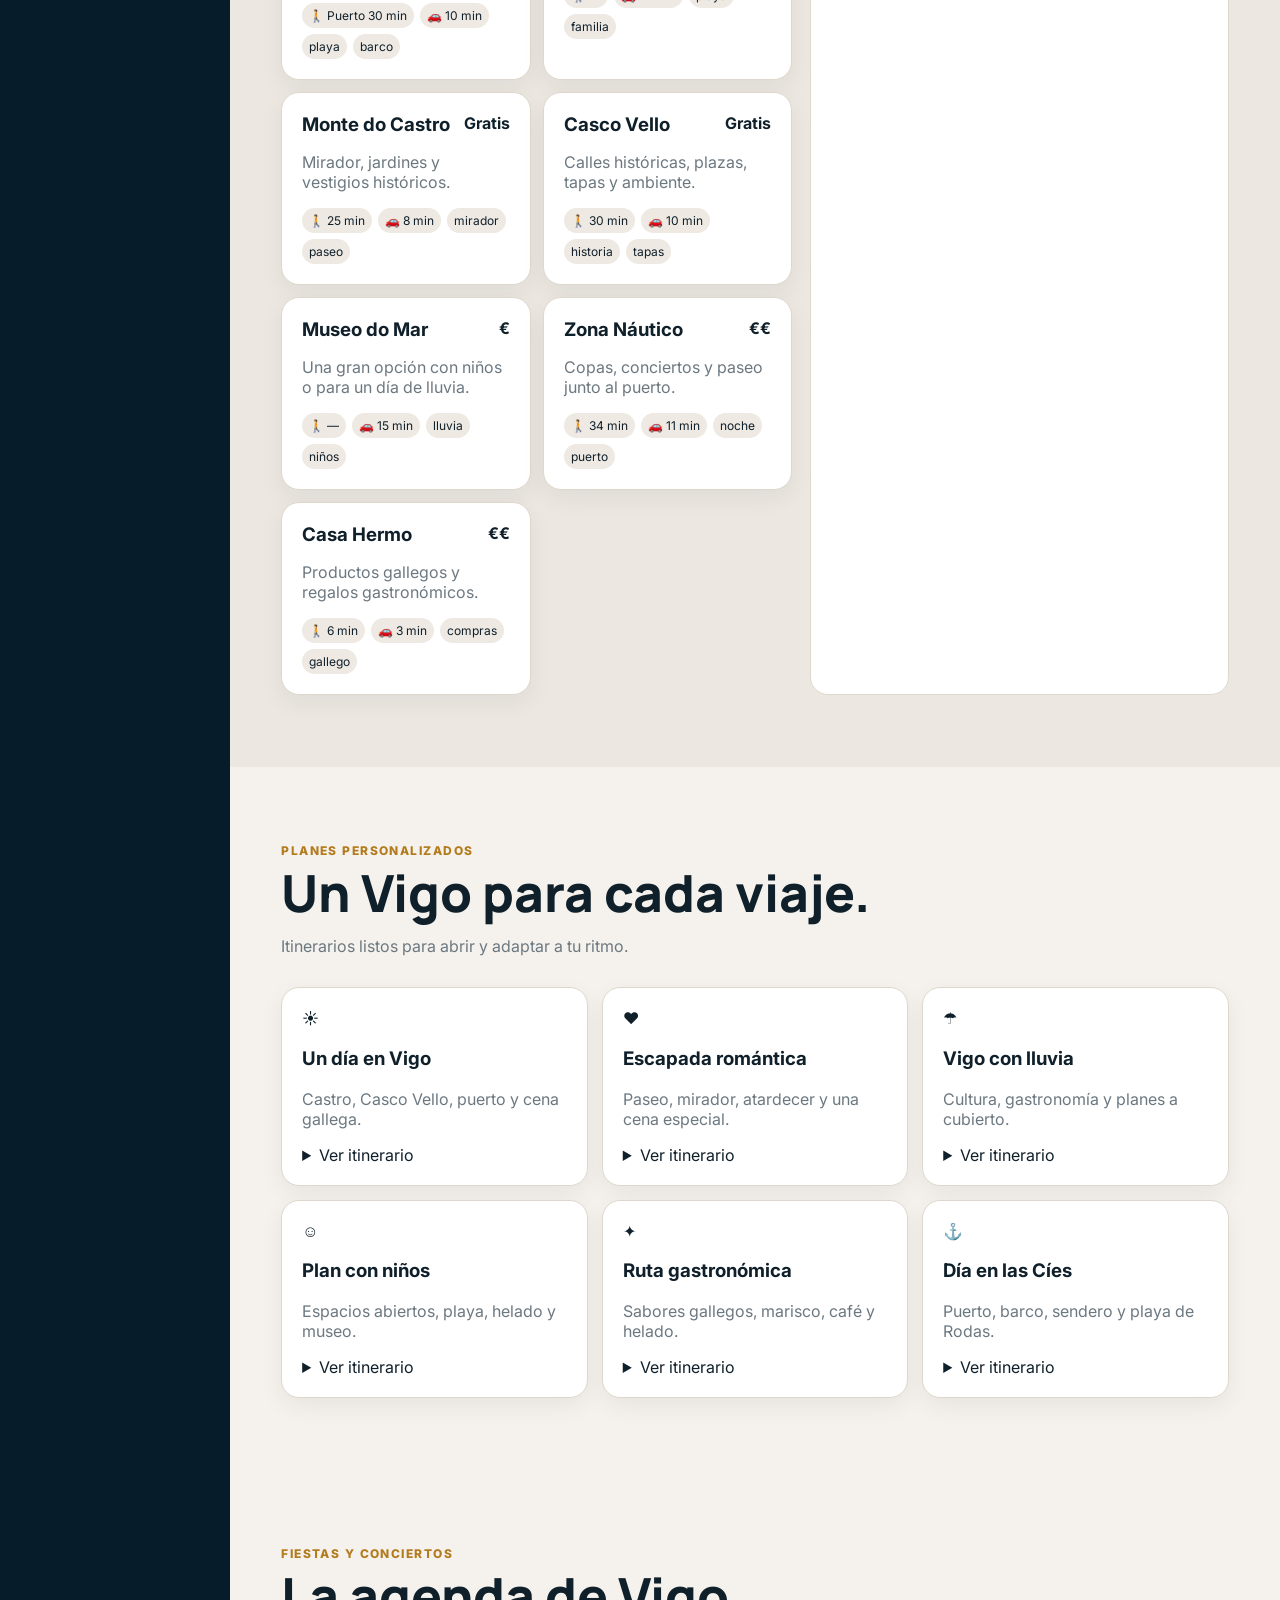
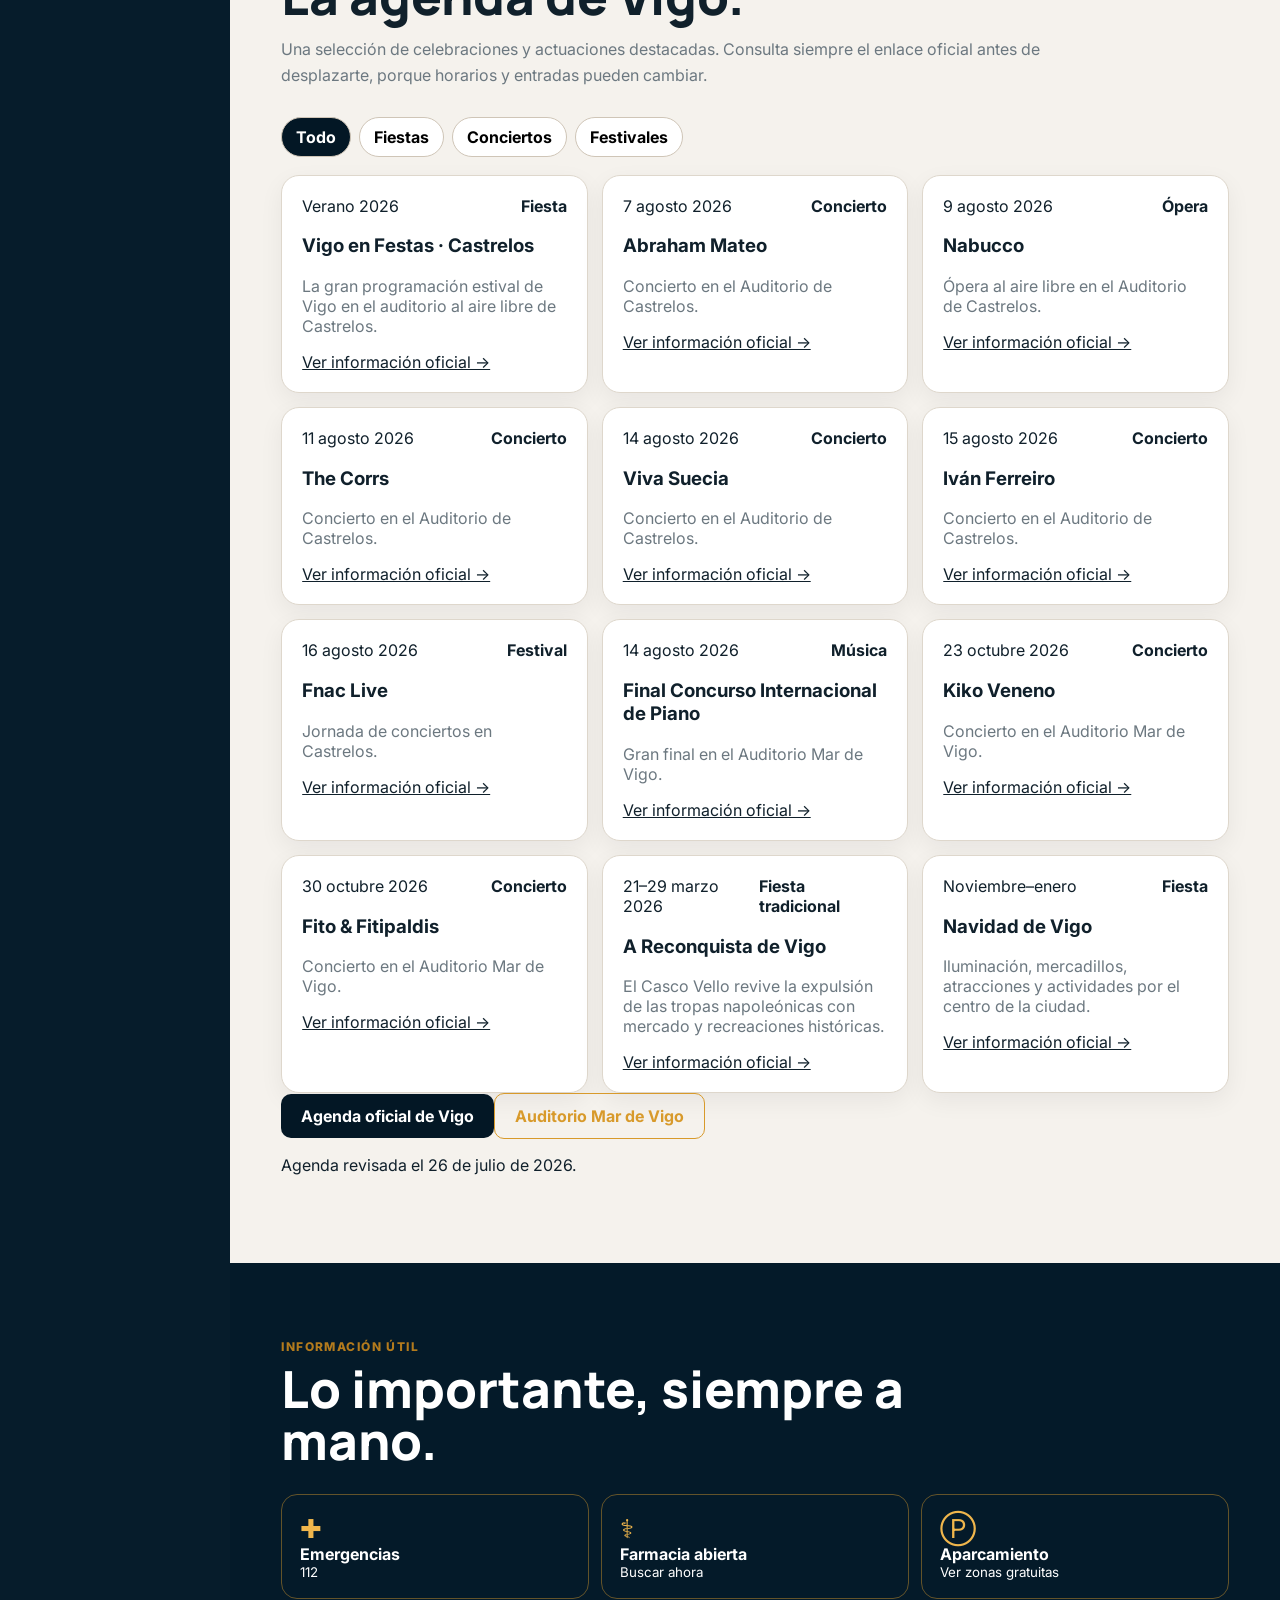
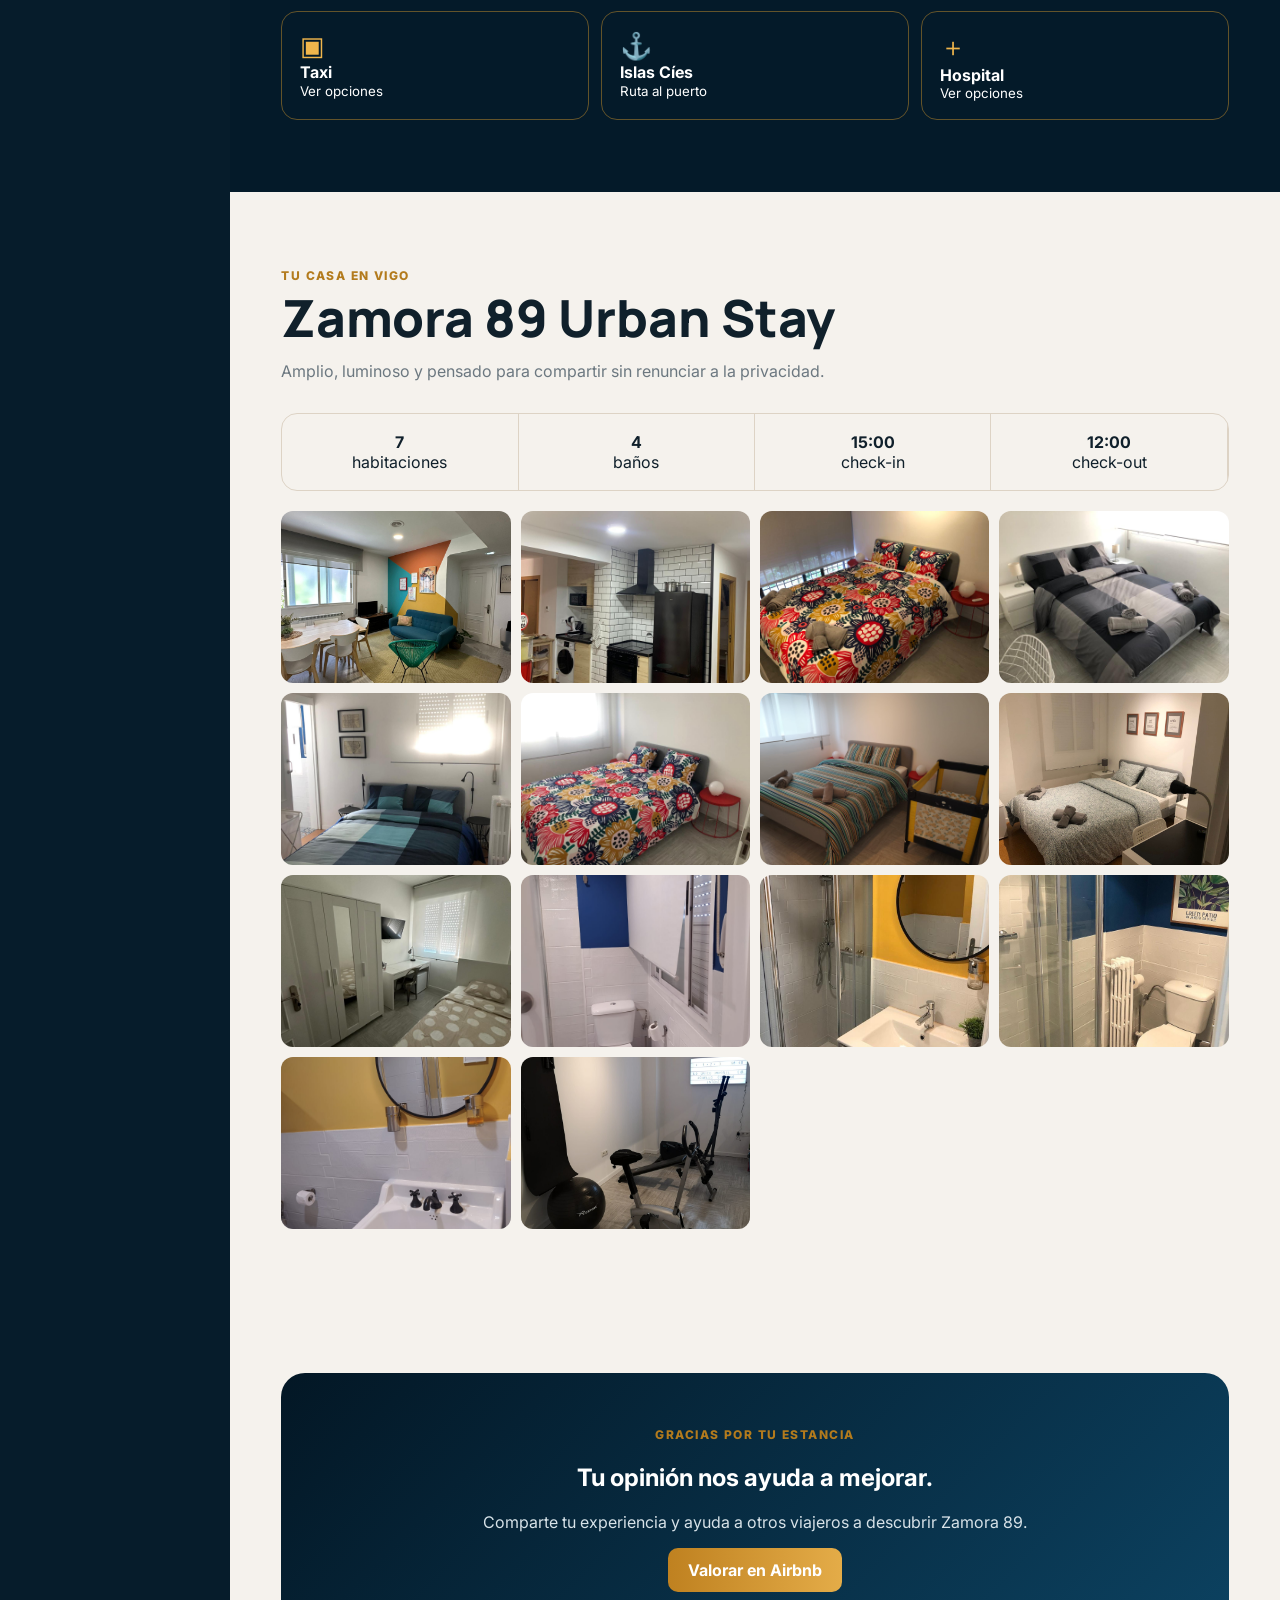
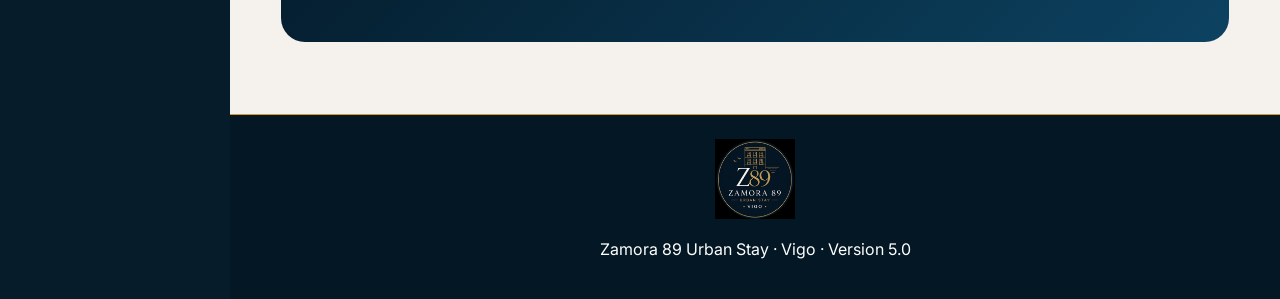
==== commit e0a91a8e: "Versión final Zamora Parking 2.1" ====
--- a/index.html
+++ b/index.html
@@ -32,7 +32,7 @@
 <aside class="right-rail"><article class="weather-big"><h2>Vigo</h2><p id="weatherCondition">Soleado</p><div><span>☀</span><strong id="weatherTempBig">20°</strong></div><small>Sensación actual · Fuente: Open-Meteo</small></article>
 <article class="info-card"><h3>Información rápida</h3><p><span>⌁ WiFi</span><b>MOVISTAR_1440</b></p><p><span>⚿ Contraseña</span><b>Disponible en QR</b></p><p><span>▦ Check-in</span><b>15:00</b></p><p><span>▦ Check-out</span><b>12:00</b></p><button class="button" data-open="wifi">Ver toda la información</button></article>
 <article class="help-card"><div><h3>¿Necesitas ayuda?</h3><p>Habla con nuestro<br>Conserje IA</p><button class="button button--gold" id="openConcierge">Abrir chat</button></div><div class="bot">✦</div></article></aside>
-<div class="explore-band"><h2>Explora Vigo</h2><div class="feature-cards"><a class="parking-feature" href="parking.html"><span class="feature-image map"></span><strong>Aparcamiento</strong><small>2 zonas gratuitas, ORA y parking cubierto</small></a>
+<div class="explore-band"><h2>Explora Vigo</h2><div class="feature-cards">
 <a href="#explorar"><span class="feature-image food"></span><strong>Restaurantes</strong><small>Los mejores lugares<br>para comer</small></a><a href="#explorar"><span class="feature-image beach"></span><strong>Playas</strong><small>Sol, mar y naturaleza<br>a tu alcance</small></a><a href="#explorar"><span class="feature-image map"></span><strong>Mapa Interactivo</strong><small>Explora Vigo<br>fácilmente</small></a><a href="#agenda"><span class="feature-image events"></span><strong>Fiestas y Conciertos</strong><small>Eventos, conciertos y<br>fechas destacadas</small></a><a href="#planes"><span class="feature-image route"></span><strong>Itinerarios</strong><small>Rutas recomendadas<br>para cada ocasión</small></a><a href="#" id="featureConcierge"><span class="feature-image ai"></span><strong>Conserje IA</strong><small>Pregúntame lo que<br>necesites</small></a>
 </div></div>
 <div class="events-preview"><div class="preview-title"><h2>Eventos destacados</h2><a href="#agenda">Ver todos los eventos →</a></div><div class="preview-grid"><a href="#agenda" class="event-preview reconquista"><b>Reconquista de Vigo</b><span>21 al 29 Marzo 2026</span><small>Fiesta de Interés Turístico Internacional</small></a><a href="#agenda" class="event-preview marisquino"><b>O Marisquiño 2026</b><span>8 al 16 Agosto 2026</span><small>Deporte urbano, música y cultura</small></a><a href="#agenda" class="event-preview navidad"><b>Navidad de Vigo</b><span>Nov 2025 – Ene 2026</span><small>La Navidad más espectacular</small></a><a href="#agenda" class="event-preview castrelos"><b>Conciertos Castrelos</b><span>Julio – Agosto 2026</span><small>Música en directo bajo las estrellas</small></a><a href="#agenda" class="event-preview auditorio"><b>Auditorio Mar de Vigo</b><span>Próximos conciertos</span><small>Consulta la programación completa</small></a></div></div>
@@ -82,7 +82,7 @@
 <div class="utility-grid">
 <a href="tel:112"><span>✚</span><strong>Emergencias</strong><small>112</small></a>
 <a href="https://www.google.com/maps/search/?api=1&amp;query=farmacia+abierta+cerca+de+Calle+Zamora+89+Vigo" rel="noopener" target="_blank"><span>⚕</span><strong data-i18n="pharmacy">Farmacia abierta</strong><small data-i18n="searchNow">Buscar ahora</small></a>
-<a href="https://www.google.com/maps/search/?api=1&amp;query=parking+cerca+de+Calle+Zamora+89+Vigo" rel="noopener" target="_blank"><span>Ⓟ</span><strong data-i18n="parking">Aparcamiento</strong><small data-i18n="seeOptions">Ver opciones</small></a>
+<a href="parking.html"><span>Ⓟ</span><strong data-i18n="parking">Aparcamiento</strong><small>Ver zonas gratuitas</small></a>
 <a href="https://www.google.com/maps/search/?api=1&amp;query=taxi+cerca+de+Calle+Zamora+89+Vigo" rel="noopener" target="_blank"><span>▣</span><strong>Taxi</strong><small data-i18n="seeOptions">Ver opciones</small></a>
 <a href="https://www.google.com/maps/dir/?api=1&amp;origin=Calle+Zamora+89%2C+Vigo&amp;destination=Estacion+Maritima+de+Vigo" rel="noopener" target="_blank"><span>⚓</span><strong>Islas Cíes</strong><small data-i18n="routePort">Ruta al puerto</small></a>
 <a href="https://www.google.com/maps/search/?api=1&amp;query=hospital+cerca+de+Calle+Zamora+89+Vigo" rel="noopener" target="_blank"><span>＋</span><strong data-i18n="hospital">Hospital</strong><small data-i18n="seeOptions">Ver opciones</small></a>
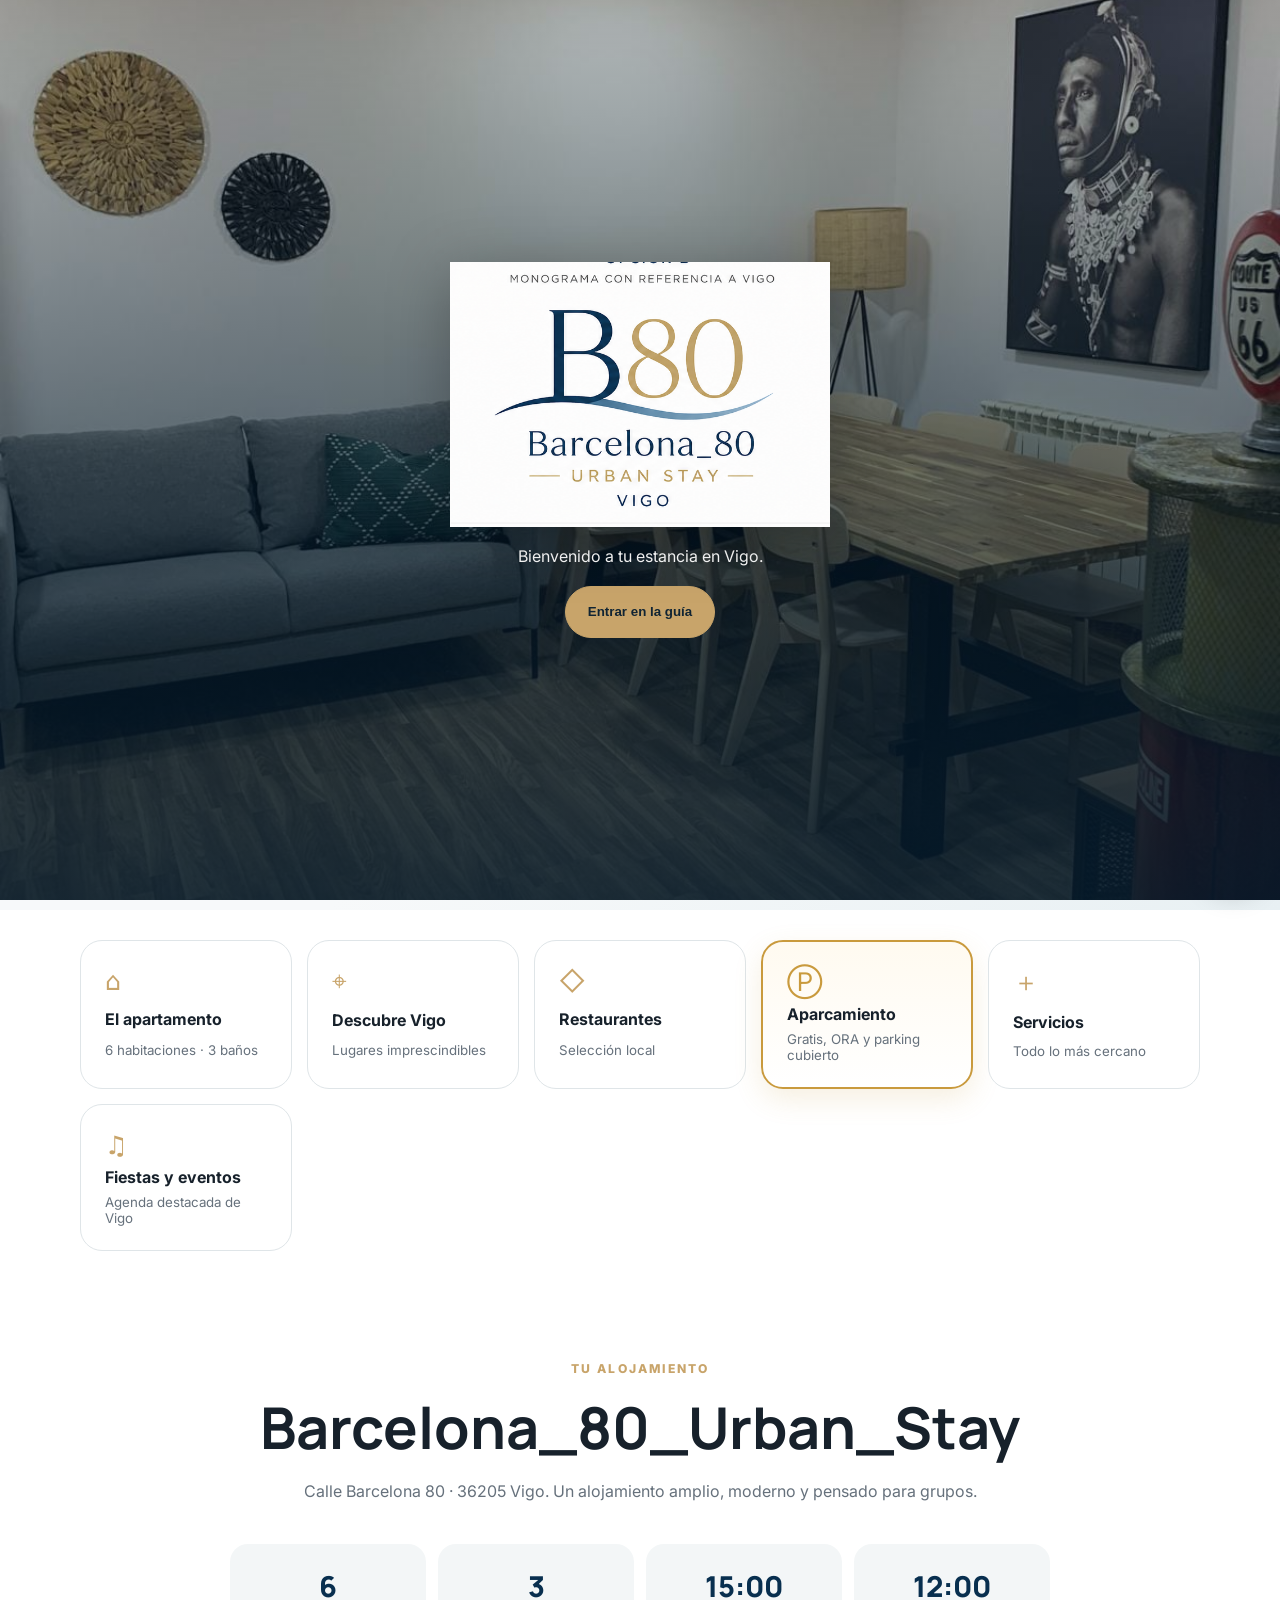
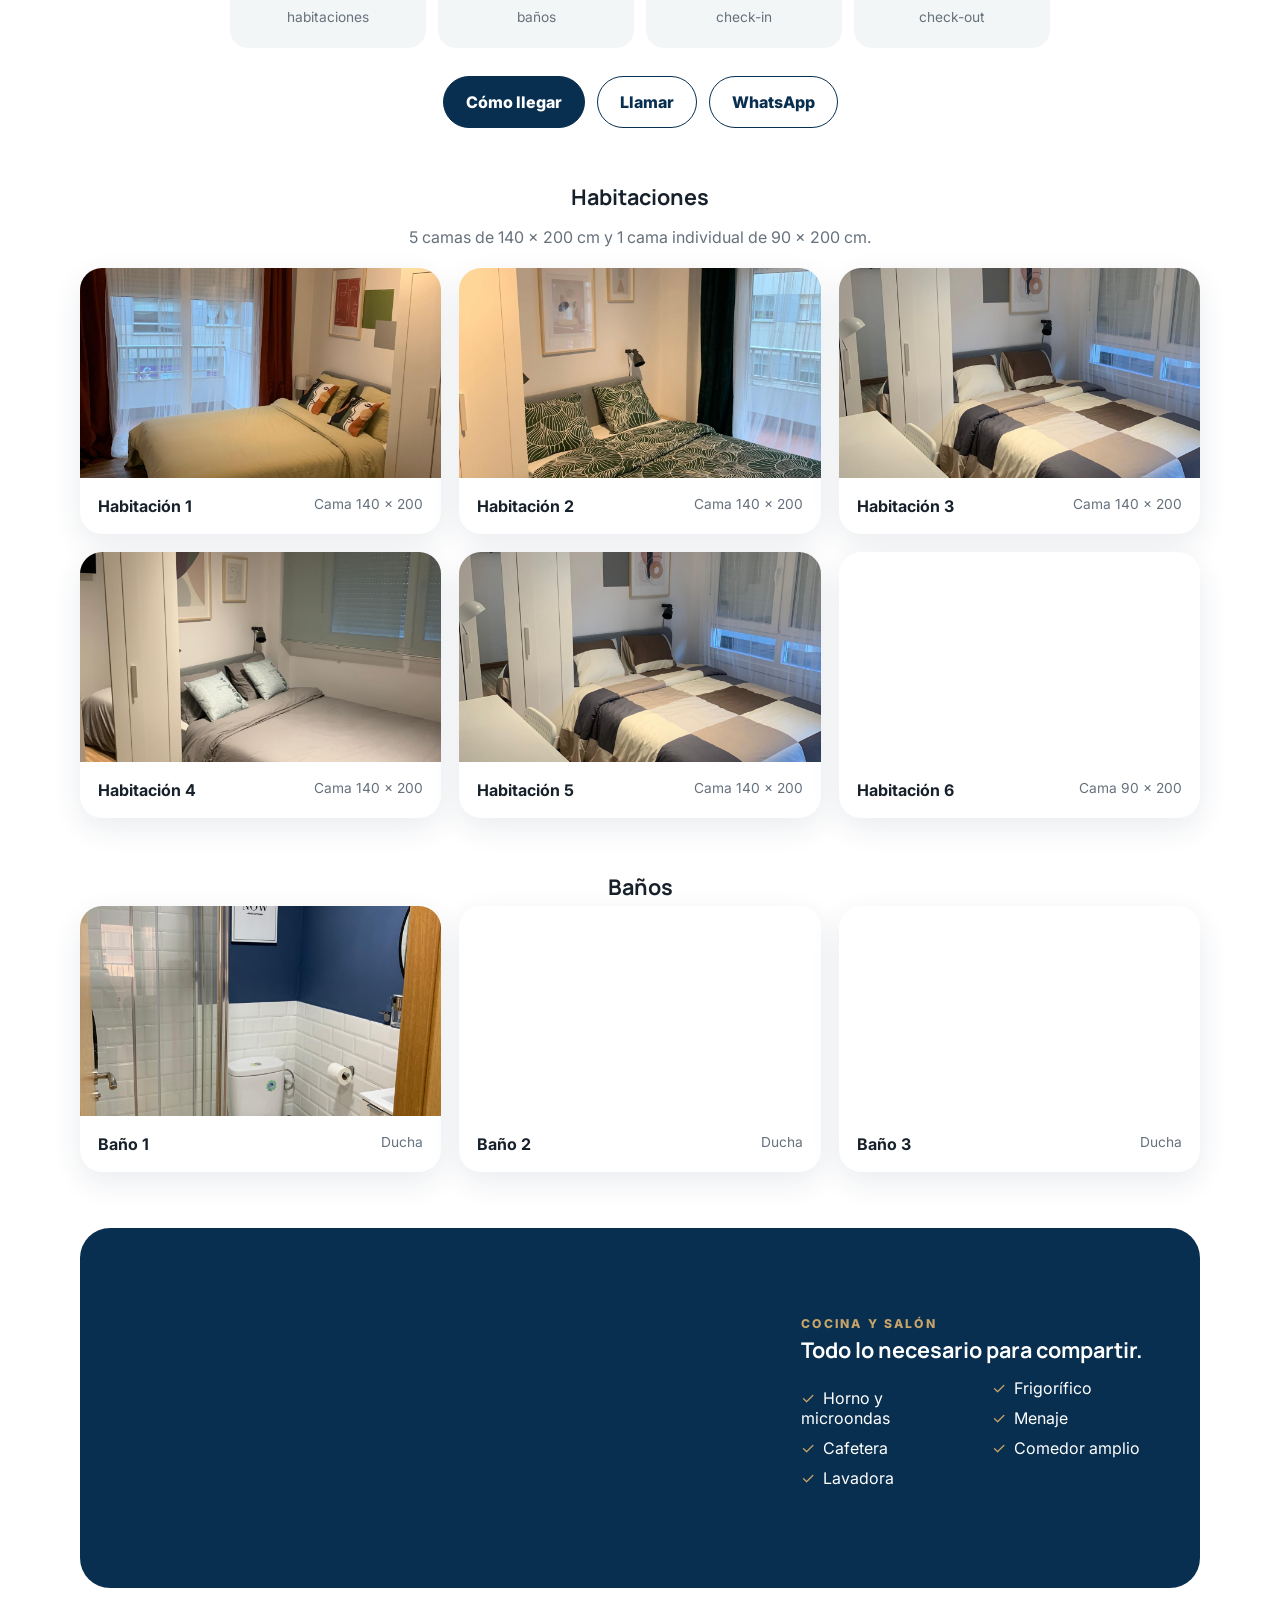
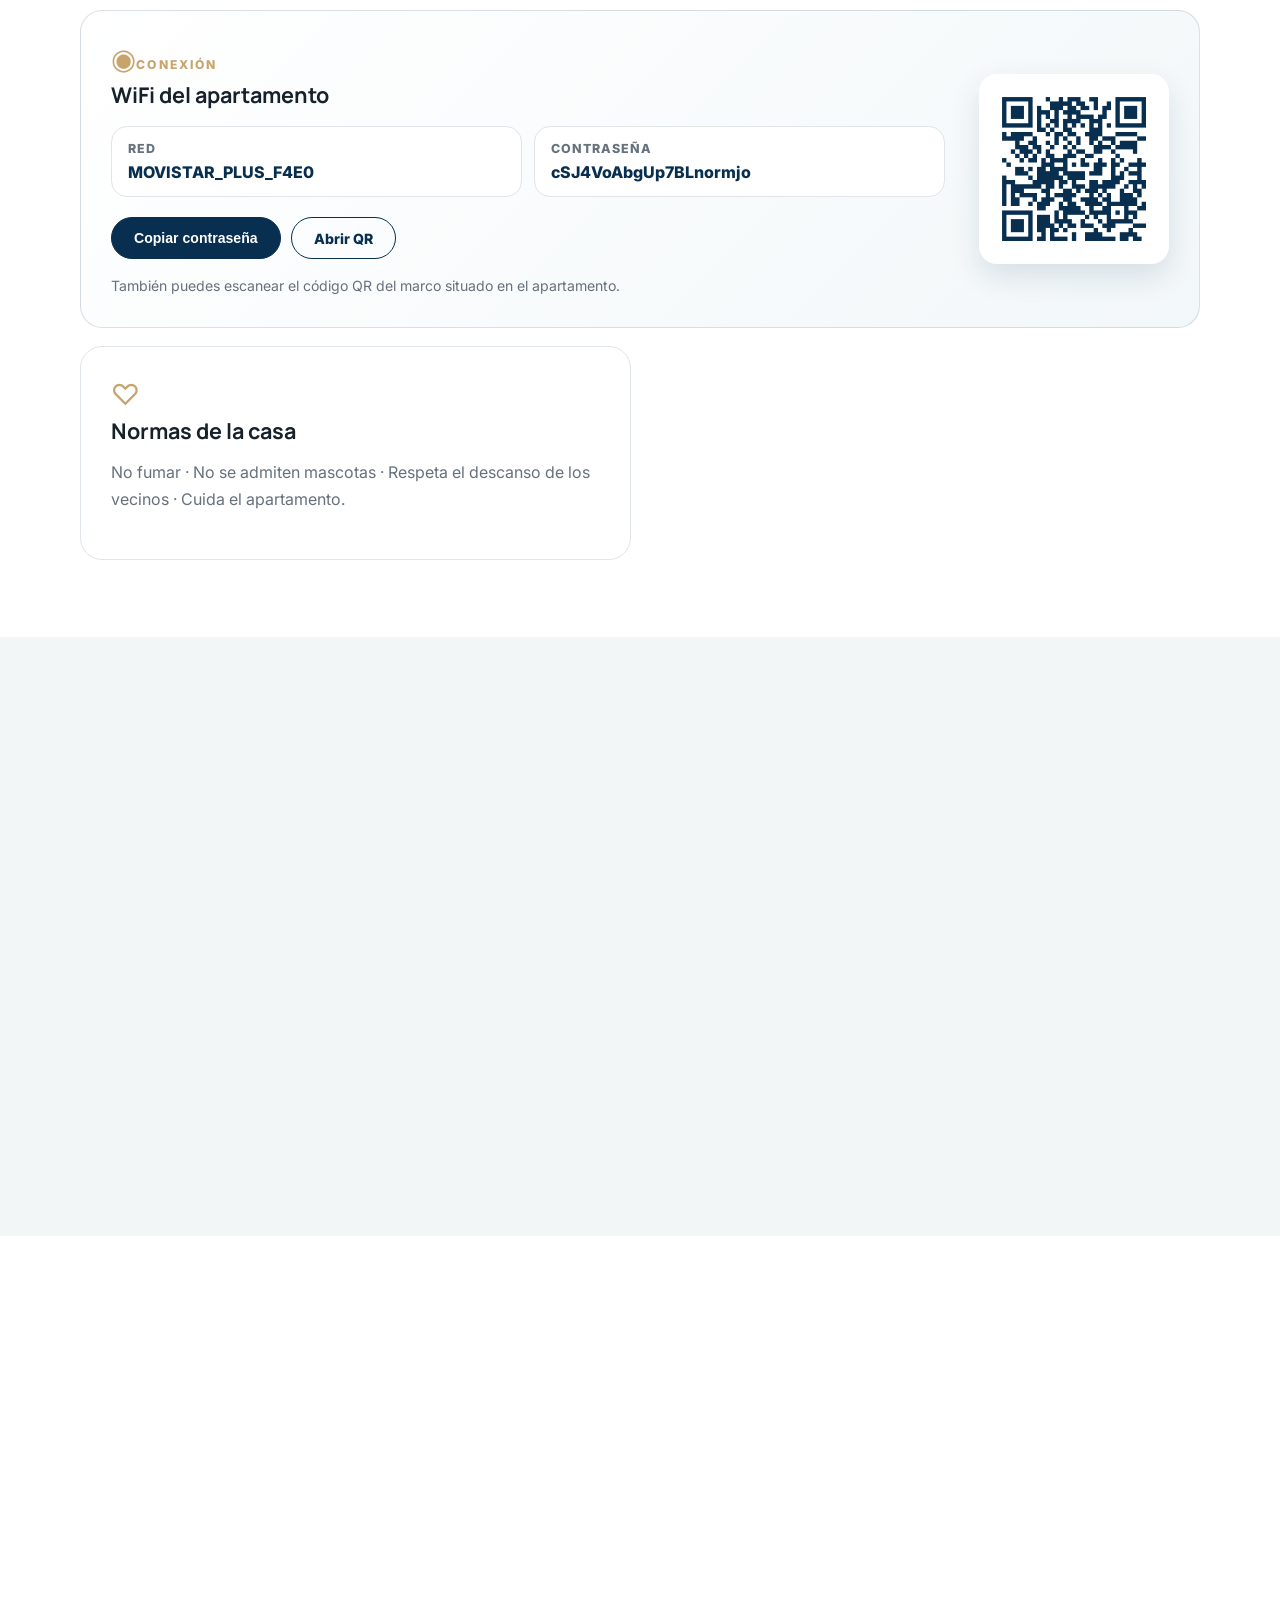
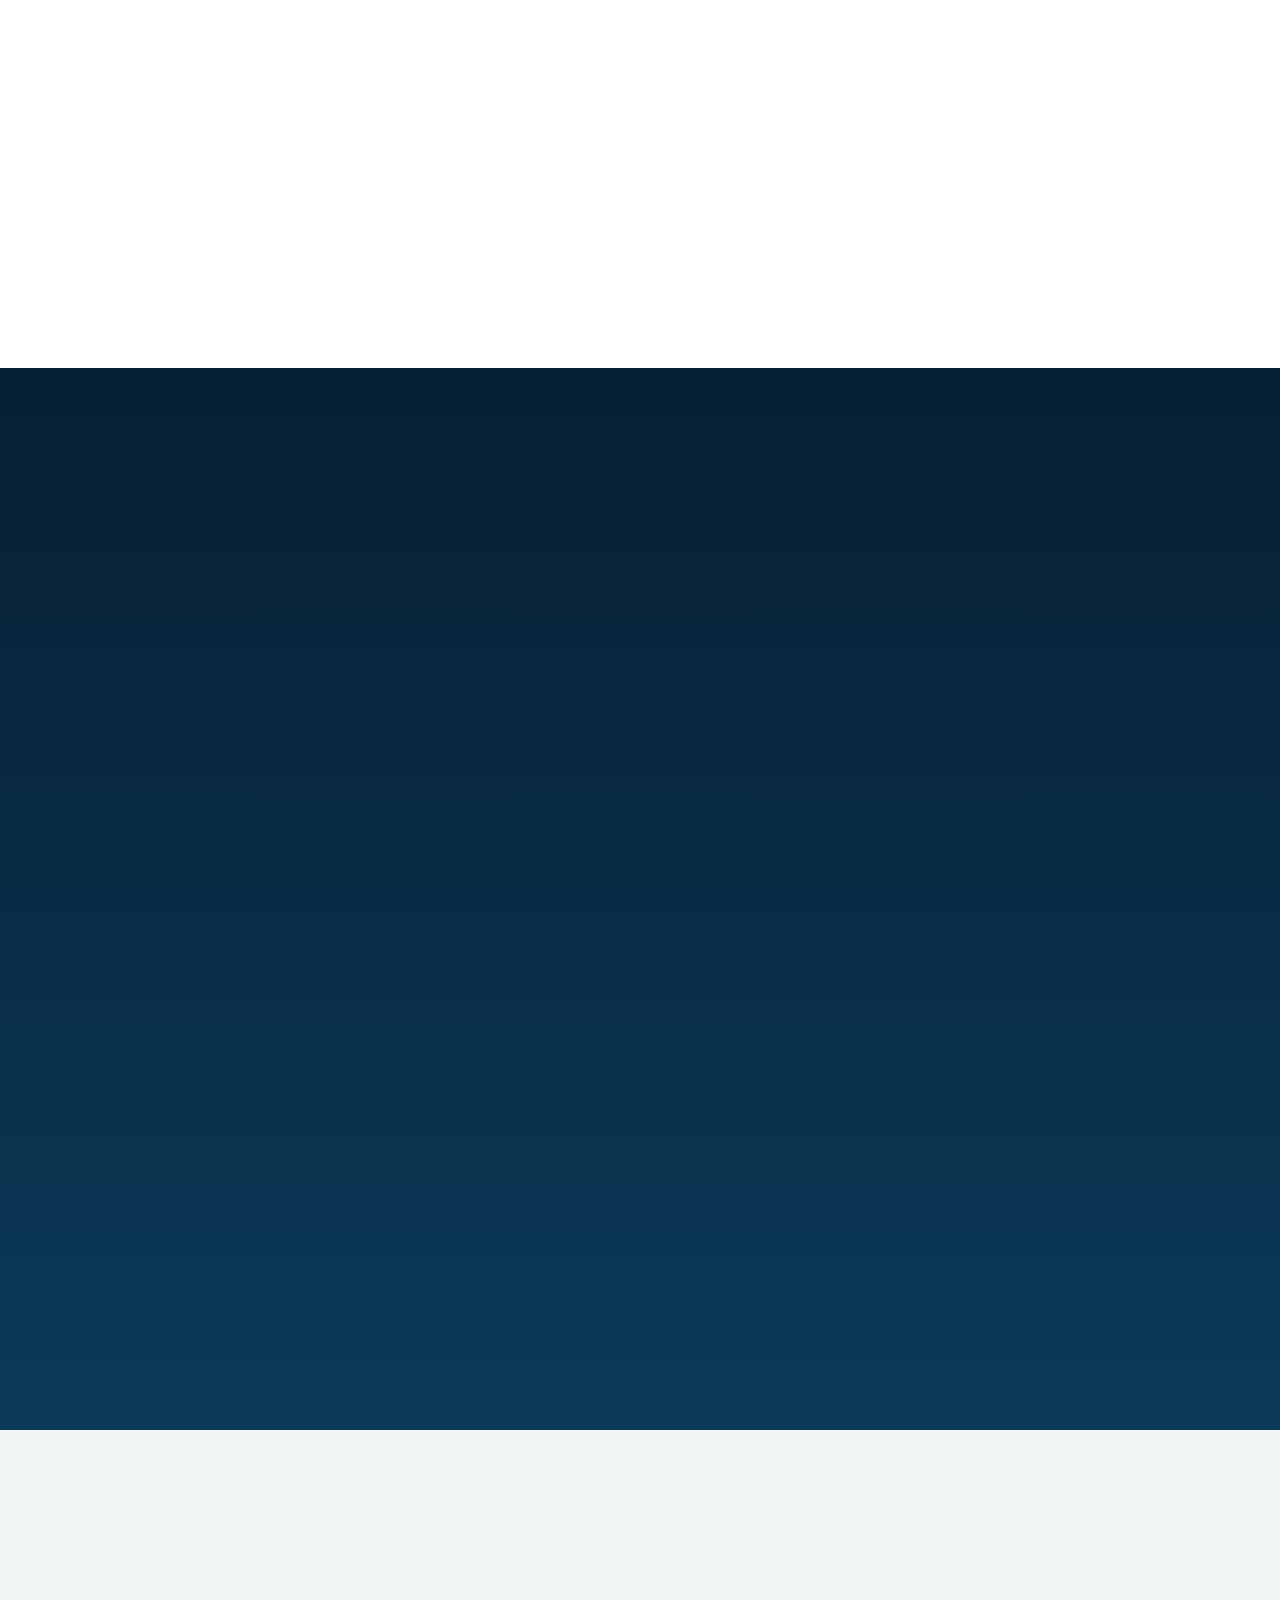
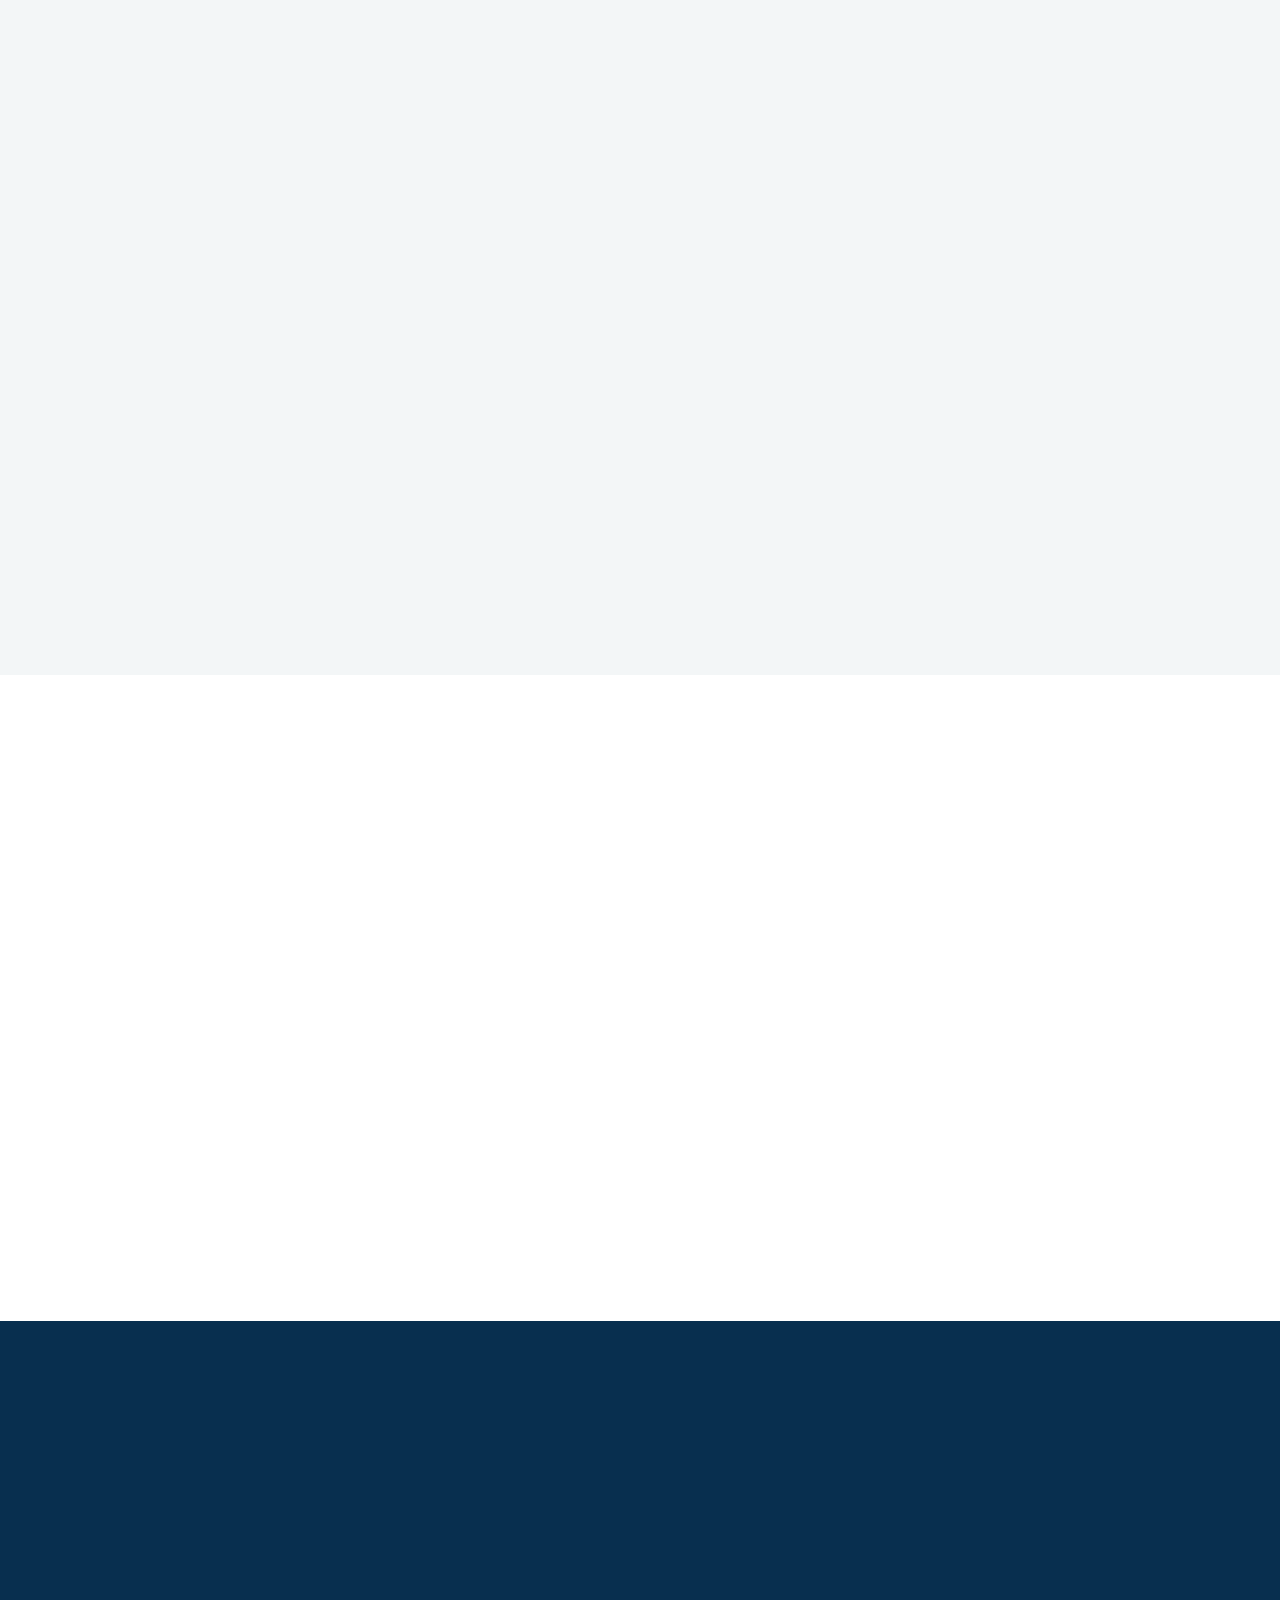
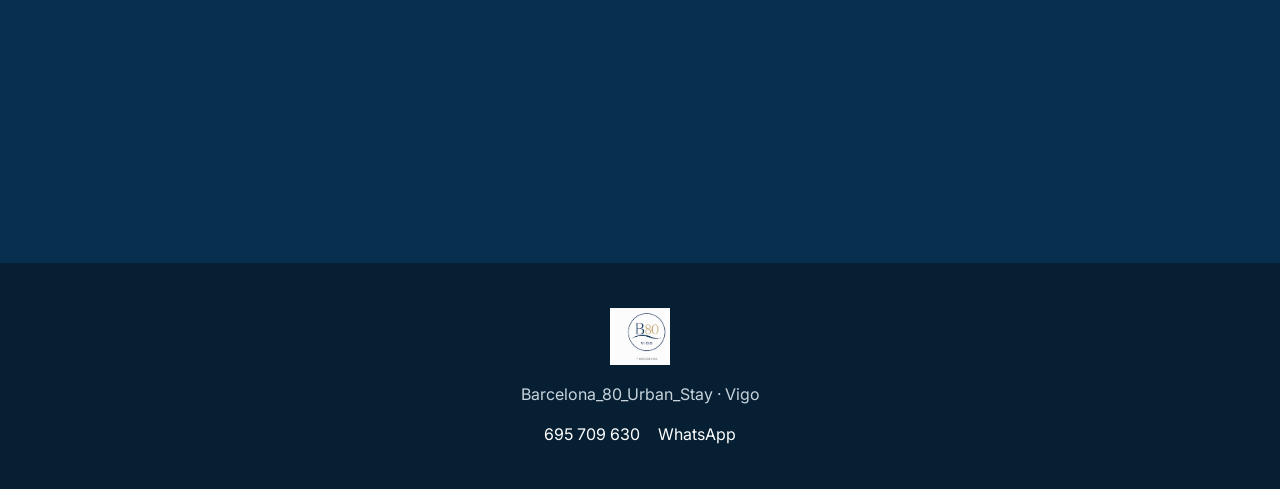
==== commit fc1aae33: "Versión Barcelona Parking 2.2" ====
--- a/index.html
+++ b/index.html
@@ -1,109 +1,163 @@
-<!doctype html>
-<html lang="es" data-theme="dark">
+<!DOCTYPE html>
+
+<html data-version="5.6" lang="es">
 <head>
-<meta charset="utf-8"><meta name="viewport" content="width=device-width,initial-scale=1,viewport-fit=cover">
-<meta name="theme-color" content="#031725"><meta name="description" content="Guía digital premium para huéspedes de Zamora 89 Urban Stay, Vigo.">
-<meta name="application-name" content="Zamora 89 Urban Stay"><meta name="apple-mobile-web-app-capable" content="yes"><meta name="version" content="5.0.2">
-<title>Zamora 89 Urban Stay · Vigo</title>
-<link rel="preconnect" href="https://fonts.googleapis.com"><link rel="preconnect" href="https://fonts.gstatic.com" crossorigin>
-<link href="https://fonts.googleapis.com/css2?family=Inter:wght@400;500;600;700&family=Manrope:wght@600;700;800&display=swap" rel="stylesheet">
-<link rel="manifest" href="manifest.webmanifest"><link rel="icon" href="assets/favicon.png"><link rel="apple-touch-icon" href="assets/icon-192.png"><link rel="stylesheet" href="styles.css?v=5.0.2">
-</head><body>
-<a class="skip-link" href="#main">Saltar al contenido</a>
-<div class="welcome is-hidden" id="welcome"><button id="enterBtn" hidden>Entrar</button></div>
+<meta charset="utf-8"/>
+<meta content="width=device-width,initial-scale=1,viewport-fit=cover" name="viewport"/>
+<meta content="#082f4f" name="theme-color"/>
+<meta content="Guía digital para huéspedes de Barcelona_80_Urban_Stay, Vigo." name="description"/>
+<link href="manifest.webmanifest" rel="manifest"/>
+<link href="assets/logo-b80-mark.png" rel="icon"/>
+<link href="assets/logo-b80-mark.png" rel="apple-touch-icon"/>
+<title>B80 · Barcelona_80 Urban Stay · Vigo</title>
+<link href="https://fonts.googleapis.com" rel="preconnect"/>
+<link crossorigin="" href="https://fonts.gstatic.com" rel="preconnect"/>
+<link href="https://fonts.googleapis.com/css2?family=Inter:wght@400;500;600;700&amp;family=Manrope:wght@500;600;700;800&amp;display=swap" rel="stylesheet"/>
+<link href="styles.css?v=5.6" rel="stylesheet"/>
+<link href="https://barcelona80urbanstay.com/" rel="canonical"/><meta content="Barcelona_80 Urban Stay · Guía de huéspedes" property="og:title"/><meta content="Guía digital del apartamento, recomendaciones de Vigo y servicios útiles." property="og:description"/><meta content="website" property="og:type"/><meta content="https://barcelona80urbanstay.com/" property="og:url"/></head>
+<body><noscript>Esta guía funciona mejor con JavaScript activado.</noscript>
+<div aria-label="Bienvenida" class="welcome" id="welcome">
+<img alt="Salón comedor de Barcelona 80 Urban Stay" src="assets/living.jpeg"/>
+<div class="welcome__shade"></div>
+<div class="welcome__content">
+<img alt="B80 Barcelona 80 Urban Stay Vigo" class="welcome__logo" src="assets/logo-b80.png"/>
+<p>Bienvenido a tu estancia en Vigo.</p>
+<button class="button button--gold" id="enterBtn">Entrar en la guía</button>
+</div>
+</div>
 <header class="topbar">
-<button class="icon-btn mobile-only" id="menuBtn" aria-label="Abrir menú" aria-expanded="false">☰</button>
-<div class="weather-mini"><span id="weatherIcon">☀</span><div><strong id="weatherTemp">--°</strong><small id="weatherText">Vigo</small></div></div>
-<select id="languageSelect" aria-label="Idioma"><option value="es">🇪🇸 ES</option><option value="en">🇬🇧 EN</option><option value="fr">🇫🇷 FR</option><option value="pt">🇵🇹 PT</option><option value="de">🇩🇪 DE</option><option value="it">🇮🇹 IT</option></select>
-<div class="top-actions"><button class="pill-btn" id="themeBtn">☀ Modo claro</button><button class="pill-btn" data-open="wifi">⌁ WiFi</button><button class="pill-btn mobile-only" onclick="document.getElementById('menuBtn').click()">☰ Menú</button></div>
+<button aria-expanded="false" aria-label="Abrir menú" class="icon-button" id="menuBtn">☰</button>
+<a class="brand" href="#inicio"><img alt="B80" decoding="async" loading="lazy" src="assets/logo-b80-mark.png"/></a><div class="language-switcher"><select aria-label="Idioma" id="languageSelect"><option value="es">🇪🇸 ES</option><option value="en">🇬🇧 EN</option><option value="fr">🇫🇷 FR</option><option value="pt">🇵🇹 PT</option><option value="de">🇩🇪 DE</option><option value="it">🇮🇹 IT</option></select></div>
+<a aria-label="Cómo llegar" class="icon-button" href="https://www.google.com/maps/dir/?api=1&amp;destination=Calle+Barcelona+80%2C+36205+Vigo" rel="noopener" target="_blank">⌖</a>
 </header>
-<aside class="desktop-sidebar">
-<a class="side-logo" href="#inicio"><img src="assets/logo-z89.png" alt="Zamora 89 Urban Stay"></a>
+<aside aria-hidden="true" class="drawer" id="drawer">
+<button aria-label="Cerrar menú" class="drawer__close" id="closeMenu">×</button>
 <nav>
-<a class="active" href="#inicio">⌂ <span>Inicio</span></a><a href="#estancia">▣ <span>El Apartamento</span></a><a href="#estancia">⚿ <span>Llegada</span></a><a href="#explorar">🗺 <span>Guía de Vigo</span></a><a href="#explorar">🍴 <span>Restaurantes</span></a><a href="#explorar">🦀 <span>Marisquerías</span></a><a href="#explorar">☕ <span>Cafeterías y Heladerías</span></a><a href="#explorar">🛍 <span>Productos Gallegos</span></a><a href="#explorar">🍺 <span>Bares y Pubs</span></a><a href="#explorar">⛱ <span>Playas</span></a><a href="#planes">▣ <span>Planes y Qué Hacer</span></a><a href="#explorar">⌖ <span>Mapa Interactivo</span></a><a href="#util">▤ <span>Transporte</span></a><a href="parking.html">Ⓟ <span>Aparcamiento</span></a><a href="#util">✚ <span>Servicios Útiles</span></a><a href="#agenda">▦ <span>Fiestas y Conciertos</span></a><a href="#planes">☷ <span>Itinerarios</span></a><a href="#planes">♡ <span>Actividades con Niños</span></a><a href="#util">♨ <span>Emergencias</span></a><a href="#" id="sideConcierge">✦ <span>Conserje IA</span></a><a href="#valoracion">☆ <span>Valorar Estancia</span></a>
-</nav><button class="owner-btn" id="openAdmin">🔒 ÁREA PROPIETARIO</button>
+<a href="#inicio">Inicio</a><a href="#wifi">WiFi</a><a href="#apartamento">El apartamento</a><a href="#vigo">Descubre Vigo</a>
+<a href="#restaurantes">Restaurantes</a><a href="#agenda">Fiestas y eventos</a><a href="parking.html">Aparcamiento</a><a href="#servicios">Servicios cercanos</a><a href="#checkout">Check-out</a><a href="#experiencia">Tu experiencia</a>
+</nav>
 </aside>
-<aside class="drawer" id="drawer" aria-hidden="true"><button class="drawer__close" id="closeMenu" aria-label="Cerrar">×</button><nav id="drawerNav"></nav></aside><div class="scrim" id="scrim"></div>
-<main id="main">
-<section class="hero-dashboard" id="inicio">
-<div class="hero-photo"><img src="assets/living-renovated.jpeg" alt="Salón de Zamora 89 Urban Stay"><div class="hero-shade"></div>
-<div class="welcome-card"><img src="assets/logo-z89.png" alt="Logo oficial Zamora 89"><h1>Bienvenido a tu hogar <em>en Vigo</em></h1><p>Tu guía personal para disfrutar<br>lo mejor de la ciudad.</p><div class="keyline">— <span>🔑</span> —</div><a class="button button--gold" href="#explorar">Entrar a la guía</a><small>☀ Desliza para descubrir</small></div>
+<div class="scrim" id="scrim"></div>
+<main>
+<section class="hero section" id="inicio">
+<div class="hero__copy">
+<span class="eyebrow">VIGO · GALICIA</span>
+<h1>Todo lo que necesitas para disfrutar tu estancia.</h1>
+<p>Tu apartamento, recomendaciones locales y ayuda práctica, siempre a un toque.</p>
+<div class="hero__actions">
+<a class="button" href="#apartamento">Explorar la guía</a>
+<a class="button button--outline" href="parking.html">Ver aparcamiento</a>
+<a class="button button--outline" href="https://wa.me/34695709630" rel="noopener" target="_blank">WhatsApp</a>
 </div>
-<aside class="right-rail"><article class="weather-big"><h2>Vigo</h2><p id="weatherCondition">Soleado</p><div><span>☀</span><strong id="weatherTempBig">20°</strong></div><small>Sensación actual · Fuente: Open-Meteo</small></article>
-<article class="info-card"><h3>Información rápida</h3><p><span>⌁ WiFi</span><b>MOVISTAR_1440</b></p><p><span>⚿ Contraseña</span><b>Disponible en QR</b></p><p><span>▦ Check-in</span><b>15:00</b></p><p><span>▦ Check-out</span><b>12:00</b></p><button class="button" data-open="wifi">Ver toda la información</button></article>
-<article class="help-card"><div><h3>¿Necesitas ayuda?</h3><p>Habla con nuestro<br>Conserje IA</p><button class="button button--gold" id="openConcierge">Abrir chat</button></div><div class="bot">✦</div></article></aside>
-<div class="explore-band"><h2>Explora Vigo</h2><div class="feature-cards">
-<a href="#explorar"><span class="feature-image food"></span><strong>Restaurantes</strong><small>Los mejores lugares<br>para comer</small></a><a href="#explorar"><span class="feature-image beach"></span><strong>Playas</strong><small>Sol, mar y naturaleza<br>a tu alcance</small></a><a href="#explorar"><span class="feature-image map"></span><strong>Mapa Interactivo</strong><small>Explora Vigo<br>fácilmente</small></a><a href="#agenda"><span class="feature-image events"></span><strong>Fiestas y Conciertos</strong><small>Eventos, conciertos y<br>fechas destacadas</small></a><a href="#planes"><span class="feature-image route"></span><strong>Itinerarios</strong><small>Rutas recomendadas<br>para cada ocasión</small></a><a href="#" id="featureConcierge"><span class="feature-image ai"></span><strong>Conserje IA</strong><small>Pregúntame lo que<br>necesites</small></a>
-</div></div>
-<div class="events-preview"><div class="preview-title"><h2>Eventos destacados</h2><a href="#agenda">Ver todos los eventos →</a></div><div class="preview-grid"><a href="#agenda" class="event-preview reconquista"><b>Reconquista de Vigo</b><span>21 al 29 Marzo 2026</span><small>Fiesta de Interés Turístico Internacional</small></a><a href="#agenda" class="event-preview marisquino"><b>O Marisquiño 2026</b><span>8 al 16 Agosto 2026</span><small>Deporte urbano, música y cultura</small></a><a href="#agenda" class="event-preview navidad"><b>Navidad de Vigo</b><span>Nov 2025 – Ene 2026</span><small>La Navidad más espectacular</small></a><a href="#agenda" class="event-preview castrelos"><b>Conciertos Castrelos</b><span>Julio – Agosto 2026</span><small>Música en directo bajo las estrellas</small></a><a href="#agenda" class="event-preview auditorio"><b>Auditorio Mar de Vigo</b><span>Próximos conciertos</span><small>Consulta la programación completa</small></a></div></div>
+</div>
+<img alt="Cocina y salón del apartamento" src="assets/kitchen-living.jpeg"/>
 </section>
-<section aria-label="Resumen" class="dashboard section">
-<article class="status-card weather-card">
-<span class="status-card__icon" id="weatherIcon">☁</span>
-<div><small data-i18n="weatherNow">Tiempo ahora</small><strong id="weatherTemp">--°</strong><span id="weatherText">Vigo</span></div>
-</article>
-<article class="status-card"><span class="status-card__icon">⌂</span><div><small data-i18n="checkout">Check-out</small><strong>12:00</strong><span data-i18n="checkoutNote">Salida tranquila</span></div></article>
-<a class="status-card" href="https://www.google.com/maps/dir/?api=1&amp;destination=Calle+Zamora+89%2C+Vigo" rel="noopener" target="_blank"><span class="status-card__icon">⌖</span><div><small data-i18n="location">Ubicación</small><strong>Zamora 89</strong><span data-i18n="openRoute">Abrir ruta</span></div></a>
-<article class="status-card"><span class="status-card__icon">◉</span><div><small data-i18n="occupancy">Capacidad</small><strong>12</strong><span data-i18n="guests">huéspedes</span></div></article>
-</section>
-<section class="section" id="estancia">
-<div class="section-heading"><span class="eyebrow" data-i18n="stayEyebrow">TU ESTANCIA</span><h2 data-i18n="stayTitle">Todo bajo control.</h2><p data-i18n="stayText">Acceso rápido a la información que más necesitarás durante el viaje.</p></div>
-<div class="quick-grid">
-<button class="quick-card" data-open="arrival"><span>↳</span><strong data-i18n="arrival">Llegada</strong><small data-i18n="arrivalSub">Portal y acceso</small></button>
-<button class="quick-card" data-open="wifi"><span>⌁</span><strong>WiFi</strong><small data-i18n="wifiSub">QR y contraseña</small></button>
-<button class="quick-card" data-open="home"><span>⌂</span><strong data-i18n="apartment">Apartamento</strong><small>7 habitaciones · 4 baños</small></button>
-<button class="quick-card" data-open="checkout"><span>✓</span><strong>Check-out</strong><small>12:00</small></button>
+<section aria-label="Accesos principales" class="quick-grid section section--compact">
+<a class="quick-card" href="#apartamento"><span>⌂</span><strong>El apartamento</strong><small>6 habitaciones · 3 baños</small></a>
+<a class="quick-card" href="#vigo"><span>⌖</span><strong>Descubre Vigo</strong><small>Lugares imprescindibles</small></a>
+<a class="quick-card" href="#restaurantes"><span>◇</span><strong>Restaurantes</strong><small>Selección local</small></a>
+<a class="quick-card quick-card--parking" href="parking.html"><span>Ⓟ</span><strong>Aparcamiento</strong><small>Gratis, ORA y parking cubierto</small></a>
+<a class="quick-card" href="#servicios"><span>＋</span><strong>Servicios</strong><small>Todo lo más cercano</small></a>
+<a class="quick-card" href="#agenda"><span>♫</span><strong>Fiestas y eventos</strong><small>Agenda destacada de Vigo</small></a></section>
+<section class="section" id="apartamento">
+<div class="section-heading"><span class="eyebrow">TU ALOJAMIENTO</span><h2>Barcelona_80_Urban_Stay</h2><p>Calle Barcelona 80 · 36205 Vigo. Un alojamiento amplio, moderno y pensado para grupos.</p></div>
+<div class="facts"><div><strong>6</strong><span>habitaciones</span></div><div><strong>3</strong><span>baños</span></div><div><strong>15:00</strong><span>check-in</span></div><div><strong>12:00</strong><span>check-out</span></div></div>
+<div class="action-row">
+<a class="button" href="https://www.google.com/maps/dir/?api=1&amp;destination=Calle+Barcelona+80%2C+36205+Vigo" rel="noopener" target="_blank">Cómo llegar</a>
+<a class="button button--outline" href="tel:+34695709630">Llamar</a>
+<a class="button button--outline" href="https://wa.me/34695709630" rel="noopener" target="_blank">WhatsApp</a>
+</div>
+<h3 class="subheading">Habitaciones</h3>
+<p class="muted center">5 camas de 140 × 200 cm y 1 cama individual de 90 × 200 cm.</p>
+<div class="gallery gallery--rooms">
+<article class="photo-card"><img alt="Habitación 1" decoding="async" loading="lazy" src="assets/room-green.jpeg"/><div><strong>Habitación 1</strong><span>Cama 140 × 200</span></div></article>
+<article class="photo-card"><img alt="Habitación 2" decoding="async" loading="lazy" src="assets/room-neutral.jpeg"/><div><strong>Habitación 2</strong><span>Cama 140 × 200</span></div></article>
+<article class="photo-card"><img alt="Habitación 3" decoding="async" loading="lazy" src="assets/room-check.jpeg"/><div><strong>Habitación 3</strong><span>Cama 140 × 200</span></div></article>
+<article class="photo-card"><img alt="Habitación 4" decoding="async" loading="lazy" src="assets/room-grey.jpeg"/><div><strong>Habitación 4</strong><span>Cama 140 × 200</span></div></article>
+<article class="photo-card"><img alt="Habitación 5" decoding="async" loading="lazy" src="assets/room-six.jpeg"/><div><strong>Habitación 5</strong><span>Cama 140 × 200</span></div></article>
+<article class="photo-card"><img alt="Habitación 6" decoding="async" loading="lazy" src="assets/room-single.jpeg"/><div><strong>Habitación 6</strong><span>Cama 90 × 200</span></div></article>
+</div>
+<h3 class="subheading">Baños</h3>
+<div class="gallery gallery--baths">
+<article class="photo-card"><img alt="Baño 1" decoding="async" loading="lazy" src="assets/bath-blue.jpeg"/><div><strong>Baño 1</strong><span>Ducha</span></div></article>
+<article class="photo-card"><img alt="Baño 2" decoding="async" loading="lazy" src="assets/bath-green.jpeg"/><div><strong>Baño 2</strong><span>Ducha</span></div></article>
+<article class="photo-card"><img alt="Baño 3" decoding="async" loading="lazy" src="assets/bath-grey.jpeg"/><div><strong>Baño 3</strong><span>Ducha</span></div></article>
+</div>
+<div class="split-feature"><img alt="Cocina equipada" decoding="async" loading="lazy" src="assets/kitchen.jpeg"/><div><span class="eyebrow">COCINA Y SALÓN</span><h3>Todo lo necesario para compartir.</h3><ul class="checklist"><li>Horno y microondas</li><li>Cafetera</li><li>Lavadora</li><li>Frigorífico</li><li>Menaje</li><li>Comedor amplio</li></ul></div></div>
+<div class="info-panels">
+<article class="info-panel wifi-panel" id="wifi"><div class="wifi-panel__copy"><span aria-hidden="true" class="panel-icon">◉</span><span class="eyebrow">CONEXIÓN</span><h3>WiFi del apartamento</h3><dl class="wifi-data"><div><dt>Red</dt><dd id="wifiName">MOVISTAR_PLUS_F4E0</dd></div><div><dt>Contraseña</dt><dd id="wifiPassword">cSJ4VoAbgUp7BLnormjo</dd></div></dl><div class="wifi-actions"><button class="button button--small" id="copyWifi" type="button">Copiar contraseña</button><a class="button button--small button--outline" href="assets/wifi-qr.png" target="_blank">Abrir QR</a></div><p class="wifi-note">También puedes escanear el código QR del marco situado en el apartamento.</p></div><img alt="Código QR para conectarse al WiFi MOVISTAR PLUS F4E0" class="wifi-qr" decoding="async" height="230" loading="lazy" src="assets/wifi-qr.png" width="230"/></article>
+<article class="info-panel"><span class="panel-icon">♡</span><h3>Normas de la casa</h3><p>No fumar · No se admiten mascotas · Respeta el descanso de los vecinos · Cuida el apartamento.</p></article>
 </div>
 </section>
-<section class="section section--tint" id="explorar">
-<div class="section-heading"><span class="eyebrow" data-i18n="discover">DESCUBRE VIGO</span><h2 data-i18n="discoverTitle">Elige lo que te apetece.</h2><p data-i18n="discoverText">Filtra recomendaciones, consulta distancias y abre la ruta directamente.</p></div>
-<div class="filter-row" id="categoryFilters"></div>
-<div class="experience-layout">
-<div class="place-grid" id="placeGrid"></div>
-<div class="map-panel">
-<div class="map-panel__head"><strong data-i18n="interactiveMap">Mapa interactivo</strong><span id="mapLabel">Zamora 89</span></div>
-<iframe id="mapFrame" loading="lazy" referrerpolicy="no-referrer-when-downgrade" src="https://www.openstreetmap.org/export/embed.html?bbox=-8.746%2C42.21%2C-8.70%2C42.25&amp;layer=mapnik&amp;marker=42.2298%2C-8.7226" title="Mapa de Vigo"></iframe>
-</div>
+<section class="section section--tint" id="vigo">
+<div class="section-heading"><span class="eyebrow">NUESTRA CIUDAD</span><h2>Descubre Vigo</h2><p>Mar, gastronomía, barrios con historia y rincones para disfrutar sin prisas.</p></div>
+<div class="destination-grid">
+<a href="https://www.google.com/maps/dir/?api=1&amp;origin=Calle+Barcelona+80%2C+36205+Vigo&amp;destination=Casco+Vello%2C+Vigo" rel="noopener" target="_blank"><strong>Casco Vello</strong><span>Paseo histórico y ambiente local</span><em>Ver ruta</em></a>
+<a href="https://www.google.com/maps/dir/?api=1&amp;origin=Calle+Barcelona+80%2C+36205+Vigo&amp;destination=Monte+do+Castro%2C+Vigo" rel="noopener" target="_blank"><strong>Monte do Castro</strong><span>Vistas privilegiadas de la ría</span><em>Ver ruta</em></a>
+<a href="https://www.google.com/maps/dir/?api=1&amp;origin=Calle+Barcelona+80%2C+36205+Vigo&amp;destination=Playa+de+Samil%2C+Vigo" rel="noopener" target="_blank"><strong>Playa de Samil</strong><span>Atlántico, paseo y puestas de sol</span><em>Ver ruta</em></a>
+<a href="https://www.google.com/maps/dir/?api=1&amp;origin=Calle+Barcelona+80%2C+36205+Vigo&amp;destination=Bouzas%2C+Vigo" rel="noopener" target="_blank"><strong>Bouzas</strong><span>Atardecer y esencia marinera</span><em>Ver ruta</em></a>
+<a href="https://www.google.com/maps/search/?api=1&amp;query=Casa+Hermo+Vigo" rel="noopener" target="_blank"><strong>Casa Hermo</strong><span>Productos gallegos</span><em>Abrir mapa</em></a>
+<a href="https://www.google.com/maps/search/?api=1&amp;query=Casa+Samaniego+Vigo" rel="noopener" target="_blank"><strong>Casa Samaniego</strong><span>Vinos y productos gourmet</span><em>Abrir mapa</em></a>
 </div>
 </section>
-<section class="section" id="planes">
-<div class="section-heading"><span class="eyebrow" data-i18n="plans">PLANES PERSONALIZADOS</span><h2 data-i18n="plansTitle">Un Vigo para cada viaje.</h2><p data-i18n="plansText">Itinerarios listos para abrir y adaptar a tu ritmo.</p></div>
-<div class="plan-grid" id="planGrid"></div>
+<section class="section" id="restaurantes">
+<div class="section-heading"><span class="eyebrow">SELECCIÓN DEL ANFITRIÓN</span><h2>Restaurantes</h2><p>Opciones para distintos gustos, presupuestos y momentos.</p></div>
+<div class="restaurant-list">
+<a href="https://www.google.com/maps/dir/?api=1&amp;origin=Calle+Barcelona+80%2C+36205+Vigo&amp;destination=Casa+Marco%2C+Vigo" rel="noopener" target="_blank"><strong>Casa Marco</strong><span>Cocina de producto</span><em>Ruta</em></a>
+<a href="https://www.google.com/maps/dir/?api=1&amp;origin=Calle+Barcelona+80%2C+36205+Vigo&amp;destination=Casa+Vella%2C+Vigo" rel="noopener" target="_blank"><strong>Casa Vella</strong><span>Cocina gallega</span><em>Ruta</em></a>
+<a href="https://www.google.com/maps/dir/?api=1&amp;origin=Calle+Barcelona+80%2C+36205+Vigo&amp;destination=Porto+Santo%2C+Vigo" rel="noopener" target="_blank"><strong>Porto Santo</strong><span>Informal y sabroso</span><em>Ruta</em></a>
+<a href="https://www.google.com/maps/dir/?api=1&amp;origin=Calle+Barcelona+80%2C+36205+Vigo&amp;destination=Detapaencepa%2C+Vigo" rel="noopener" target="_blank"><strong>Detapaencepa</strong><span>Tapas y vinos</span><em>Ruta</em></a>
+<a href="https://www.google.com/maps/dir/?api=1&amp;origin=Calle+Barcelona+80%2C+36205+Vigo&amp;destination=Casa+Moncho%2C+Vigo" rel="noopener" target="_blank"><strong>Casa Moncho</strong><span>Tradición</span><em>Ruta</em></a>
+<a href="https://www.google.com/maps/dir/?api=1&amp;origin=Calle+Barcelona+80%2C+36205+Vigo&amp;destination=Casa+Nisio%2C+Vigo" rel="noopener" target="_blank"><strong>Casa Nisio</strong><span>Marisco y cocina gallega</span><em>Ruta</em></a>
+<a href="https://www.google.com/maps/dir/?api=1&amp;origin=Calle+Barcelona+80%2C+36205+Vigo&amp;destination=Rokuseki%2C+Vigo" rel="noopener" target="_blank"><strong>Rokuseki</strong><span>Japonés</span><em>Ruta</em></a>
+<a href="https://www.google.com/maps/dir/?api=1&amp;origin=Calle+Barcelona+80%2C+36205+Vigo&amp;destination=Nikko+Espacio+Gastronomico%2C+Vigo" rel="noopener" target="_blank"><strong>Nikko</strong><span>Experiencia gastronómica</span><em>Ruta</em></a>
+<a href="https://www.google.com/maps/dir/?api=1&amp;origin=Calle+Barcelona+80%2C+36205+Vigo&amp;destination=Maruja+Limon%2C+Vigo" rel="noopener" target="_blank"><strong>Maruja Limón</strong><span>Alta cocina</span><em>Ruta</em></a>
+</div>
 </section>
 <section class="section events-section" id="agenda">
-<div class="section-heading"><span class="eyebrow">FIESTAS Y CONCIERTOS</span><h2>La agenda de Vigo.</h2><p>Una selección de celebraciones y actuaciones destacadas. Consulta siempre el enlace oficial antes de desplazarte, porque horarios y entradas pueden cambiar.</p></div>
-<div class="event-filters"><button class="is-active" data-event-filter="all">Todo</button><button data-event-filter="Fiesta">Fiestas</button><button data-event-filter="Concierto">Conciertos</button><button data-event-filter="Festival">Festivales</button></div>
-<div class="events-grid" id="eventsGrid"></div>
-<div class="agenda-links"><a class="button" href="https://hoxe.vigo.org/axenda/?lang=cas" rel="noopener" target="_blank">Agenda oficial de Vigo</a><a class="button button--outline" href="https://auditoriomardevigo.com/programacion-conciertos-vigo-entradas/" rel="noopener" target="_blank">Auditorio Mar de Vigo</a></div>
-<p class="update-note">Agenda revisada el 26 de julio de 2026.</p>
-</section>
-<section class="section section--dark" id="util">
-<div class="section-heading"><span class="eyebrow" data-i18n="useful">INFORMACIÓN ÚTIL</span><h2 data-i18n="usefulTitle">Lo importante, siempre a mano.</h2></div>
-<div class="utility-grid">
-<a href="tel:112"><span>✚</span><strong>Emergencias</strong><small>112</small></a>
-<a href="https://www.google.com/maps/search/?api=1&amp;query=farmacia+abierta+cerca+de+Calle+Zamora+89+Vigo" rel="noopener" target="_blank"><span>⚕</span><strong data-i18n="pharmacy">Farmacia abierta</strong><small data-i18n="searchNow">Buscar ahora</small></a>
-<a href="parking.html"><span>Ⓟ</span><strong data-i18n="parking">Aparcamiento</strong><small>Ver zonas gratuitas</small></a>
-<a href="https://www.google.com/maps/search/?api=1&amp;query=taxi+cerca+de+Calle+Zamora+89+Vigo" rel="noopener" target="_blank"><span>▣</span><strong>Taxi</strong><small data-i18n="seeOptions">Ver opciones</small></a>
-<a href="https://www.google.com/maps/dir/?api=1&amp;origin=Calle+Zamora+89%2C+Vigo&amp;destination=Estacion+Maritima+de+Vigo" rel="noopener" target="_blank"><span>⚓</span><strong>Islas Cíes</strong><small data-i18n="routePort">Ruta al puerto</small></a>
-<a href="https://www.google.com/maps/search/?api=1&amp;query=hospital+cerca+de+Calle+Zamora+89+Vigo" rel="noopener" target="_blank"><span>＋</span><strong data-i18n="hospital">Hospital</strong><small data-i18n="seeOptions">Ver opciones</small></a>
+<div class="section-heading"><span class="eyebrow">VIGO EN DIRECTO</span><h2>Fiestas, festivales y conciertos</h2><p>Una selección de celebraciones y planes destacados. Consulta siempre la programación oficial antes de desplazarte, porque las fechas y horarios pueden cambiar.</p></div>
+<div class="events-grid">
+<a class="event-card event-reconquista" href="https://hoxe.vigo.org/" rel="noopener" target="_blank"><span class="event-icon">⚔</span><small>MARZO · ANUAL</small><h3>Reconquista de Vigo</h3><p>El Casco Vello revive la historia de la ciudad con mercado, música, gastronomía y ambiente de época.</p><em>Agenda oficial</em></a>
+<a class="event-card event-marisquino" href="https://omarisquino.com/" rel="noopener" target="_blank"><span class="event-icon">★</span><small>AGOSTO · ANUAL</small><h3>O Marisquiño</h3><p>Festival urbano de deporte, música y cultura junto al mar.</p><em>Web oficial</em></a>
+<a class="event-card event-castrelos" href="https://hoxe.vigo.org/" rel="noopener" target="_blank"><span class="event-icon">♫</span><small>VERANO</small><h3>Conciertos de Castrelos</h3><p>Grandes actuaciones al aire libre en el auditorio de Castrelos.</p><em>Consultar programación</em></a>
+<a class="event-card event-bouzas" href="https://hoxe.vigo.org/" rel="noopener" target="_blank"><span class="event-icon">✦</span><small>JULIO · ANUAL</small><h3>Fiestas de Bouzas</h3><p>Tradición marinera, actividades populares y fuegos artificiales frente a la ría.</p><em>Agenda oficial</em></a>
+<a class="event-card event-nadal" href="https://hoxe.vigo.org/" rel="noopener" target="_blank"><span class="event-icon">❄</span><small>NOVIEMBRE–ENERO</small><h3>Navidad de Vigo</h3><p>Iluminación, mercados y actividades en distintos puntos de la ciudad.</p><em>Consultar agenda</em></a>
+<a class="event-card event-agenda" href="https://hoxe.vigo.org/axenda/?lang=cas" rel="noopener" target="_blank"><span class="event-icon">▦</span><small>TODO EL AÑO</small><h3>Agenda oficial de Vigo</h3><p>Exposiciones, teatro, música, actividades familiares y eventos de última hora.</p><em>Ver agenda completa</em></a>
+</div>
+<p class="update-note">Las fechas son orientativas para celebraciones anuales. Confirma siempre la programación oficial.</p>
+</section><section class="section section--tint" id="servicios">
+<div class="section-heading"><span class="eyebrow">CERCA DEL APARTAMENTO</span><h2>Servicios útiles</h2><p>Accesos directos a las opciones más próximas o recomendadas.</p></div>
+<div class="service-grid">
+<a class="service-card service-card--featured" href="https://www.google.com/maps/dir/?api=1&amp;origin=Calle+Barcelona+80%2C+36205+Vigo&amp;destination=Sole+Mio+Brunch%2C+Vigo" rel="noopener" target="_blank"><span>☕</span><div><strong>Sole Mío Brunch</strong><small>Cafetería bonita y cercana</small></div><em>Ver ruta</em></a>
+<a class="service-card" href="https://www.google.com/maps/search/?api=1&amp;query=supermercado+cerca+de+Calle+Barcelona+80%2C+36205+Vigo" rel="noopener" target="_blank"><span>🛒</span><div><strong>Supermercado</strong><small>Mostrar el más cercano</small></div><em>Abrir mapa</em></a>
+<a class="service-card" href="https://www.google.com/maps/search/?api=1&amp;query=farmacia+Camiño+do+Regueiro+Vigo" rel="noopener" target="_blank"><span>＋</span><div><strong>Farmacia · Regueiro</strong><small>Opción cercana</small></div><em>Abrir mapa</em></a>
+<a class="service-card" href="https://www.google.com/maps/search/?api=1&amp;query=farmacia+Gran+Via+Vigo+cerca+de+Calle+Barcelona+80" rel="noopener" target="_blank"><span>＋</span><div><strong>Farmacia · Gran Vía</strong><small>Opción cercana</small></div><em>Abrir mapa</em></a>
+<a class="service-card" href="https://www.google.com/maps/dir/?api=1&amp;origin=Calle+Barcelona+80%2C+36205+Vigo&amp;destination=Hospital+Ribera+Povisa%2C+Vigo" rel="noopener" target="_blank"><span>✚</span><div><strong>Hospital Povisa</strong><small>Atención sanitaria próxima</small></div><em>Ver ruta</em></a>
+<a class="service-card" href="parking.html"><span> P </span><div><strong>Aparcamiento</strong><small>Gratis, ORA y parking cubierto</small></div><em>Ver guía</em></a>
+<a class="service-card" href="https://www.google.com/maps/search/?api=1&amp;query=parada+taxi+Povisa+Barcelona+Vigo" rel="noopener" target="_blank"><span>🚕</span><div><strong>Taxi Povisa–Barcelona</strong><small>Parada cercana</small></div><em>Abrir mapa</em></a>
+<a class="service-card" href="https://www.google.com/maps/dir/?api=1&amp;origin=Calle+Barcelona+80%2C+36205+Vigo&amp;destination=Estacion+Vigo+Urzaiz" rel="noopener" target="_blank"><span>🚆</span><div><strong>Vigo–Urzáiz</strong><small>Tren y estación intermodal</small></div><em>Ver ruta</em></a>
+<a class="service-card" href="https://www.google.com/maps/dir/?api=1&amp;origin=Calle+Barcelona+80%2C+36205+Vigo&amp;destination=Aeropuerto+de+Vigo" rel="noopener" target="_blank"><span>✈</span><div><strong>Aeropuerto de Vigo</strong><small>Ruta en coche</small></div><em>Ver ruta</em></a>
+<a class="service-card" href="tel:112"><span>!</span><div><strong>Emergencias</strong><small>Teléfono 112</small></div><em>Llamar</em></a>
 </div>
 </section>
-<section class="section" id="galeria">
-<div class="section-heading"><span class="eyebrow" data-i18n="yourHome">TU CASA EN VIGO</span><h2>Zamora 89 Urban Stay</h2><p data-i18n="homeText">Amplio, luminoso y pensado para compartir sin renunciar a la privacidad.</p></div>
-<div class="facts"><div><strong>7</strong><span data-i18n="rooms">habitaciones</span></div><div><strong>4</strong><span data-i18n="bathrooms">baños</span></div><div><strong>15:00</strong><span>check-in</span></div><div><strong>12:00</strong><span>check-out</span></div></div>
-<div class="gallery" id="gallery"></div>
+<section class="section checkout" id="checkout">
+<div class="section-heading"><span class="eyebrow">ANTES DE MARCHAR</span><h2>Check-out · 12:00</h2><p>Gracias por ayudarnos a preparar el apartamento para los siguientes huéspedes.</p></div>
+<div class="checkout-list"><label><input type="checkbox"/> Comprueba que no olvidas objetos personales</label><label><input type="checkbox"/> Apaga las luces</label><label><input type="checkbox"/> Cierra puertas y ventanas</label><label><input type="checkbox"/> Deja las llaves según las instrucciones recibidas</label></div>
 </section>
-<section class="section section--review" id="valoracion">
-<div class="review-panel"><span class="eyebrow" data-i18n="thanks">GRACIAS POR TU ESTANCIA</span><h2 data-i18n="reviewTitle">Tu opinión nos ayuda a mejorar.</h2><p data-i18n="reviewText">Comparte tu experiencia y ayuda a otros viajeros a descubrir Zamora 89.</p><a class="button button--gold" data-i18n="reviewButton" href="https://www.airbnb.es/rooms/44086976" rel="noopener" target="_blank">Valorar en Airbnb</a></div>
+<section class="section experience" id="experiencia">
+<img alt="Salón del apartamento" decoding="async" loading="lazy" src="assets/living.jpeg"/>
+<div><span class="eyebrow">GRACIAS POR TU VISITA</span><h2>¿Te ha gustado la estancia?</h2><p>Tu valoración ayuda a futuros huéspedes y a seguir mejorando.</p>
+<a class="button button--gold" href="https://www.airbnb.es/rooms/54171518?unique_share_id=ff06a61d-fff5-4d9a-a8b7-592999700194&amp;viralityEntryPoint=1&amp;s=76" rel="noopener" target="_blank">Valorar mi estancia en Airbnb</a>
+<a class="text-link" href="https://www.airbnb.es/rooms/54171518?unique_share_id=ff06a61d-fff5-4d9a-a8b7-592999700194&amp;viralityEntryPoint=1&amp;s=76" rel="noopener" target="_blank">Ver el anuncio</a>
+</div>
 </section>
 </main>
-<footer><img alt="Zamora 89 Urban Stay" src="assets/logo-z89.png"/><p>Zamora 89 Urban Stay · Vigo · Version 5.0</p><button data-i18n="install" hidden="" id="installBtn">Instalar guía</button></footer>
-<div aria-hidden="true" class="modal" id="detailModal"><div class="modal__panel"><button class="modal__close" data-close="detailModal">×</button><div id="detailContent"></div></div></div>
-<div aria-hidden="true" class="modal" id="conciergeModal"><div class="modal__panel modal__panel--chat"><button class="modal__close" data-close="conciergeModal">×</button><div class="chat-head"><span>✦</span><div><strong>Z89 Concierge</strong><small data-i18n="conciergeSub">Asistente local de la estancia</small></div></div><div class="chat-messages" id="chatMessages"></div><div class="suggestions" id="chatSuggestions"></div><form class="chat-form" id="chatForm"><input autocomplete="off" data-i18n-placeholder="askPlaceholder" id="chatInput" placeholder="Pregunta por desayunos, lluvia, parking…"/><button type="submit">➤</button></form><small class="chat-note" data-i18n="aiNote">Respuestas basadas en la guía local. Comprueba horarios y disponibilidad antes de salir.</small></div></div>
-<div aria-hidden="true" class="modal" id="adminModal"><div class="modal__panel modal__panel--admin"><button class="modal__close" data-close="adminModal">×</button><h2>Panel del propietario</h2><p>Los cambios se guardan solo en este navegador. Exporta una copia para incorporarlos al proyecto.</p><label>PIN de acceso<input id="adminPin" placeholder="Introduce el PIN" type="password"/></label><button class="button" id="adminLogin">Acceder</button><div hidden="" id="adminArea"><label>Texto de bienvenida<textarea id="adminWelcome"></textarea></label><label>URL de reseñas<input id="adminReviewUrl"/></label><label>Aviso destacado<textarea id="adminNotice" placeholder="Ej.: Ascensor temporalmente fuera de servicio"></textarea></label><div class="admin-actions"><button class="button" id="saveAdmin">Guardar</button><button class="button button--outline" id="exportAdmin">Exportar JSON</button><button class="button button--danger" id="resetAdmin">Restablecer</button></div></div></div></div>
+<a aria-label="Contactar por WhatsApp" class="whatsapp-float" href="https://wa.me/34695709630" rel="noopener" target="_blank">WA</a>
+<button class="install-button" hidden="" id="installBtn">Instalar guía</button>
+<footer><img alt="B80" decoding="async" loading="lazy" src="assets/logo-b80-mark.png"/><p>Barcelona_80_Urban_Stay · Vigo</p><div><a href="tel:+34695709630">695 709 630</a><a href="https://wa.me/34695709630" rel="noopener" target="_blank">WhatsApp</a></div></footer>
+<script src="locales.js?v=4.0"></script><script src="app.js?v=4.0"></script>
 <div aria-live="polite" class="toast" id="toast" role="status"></div>
-<script src="data.js?v=5.0.2"></script>
-<script src="app.js?v=5.0.2"></script>
-<script src="locales-v5.0.1.js?v=5.0.2"></script>
-<script>document.getElementById('sideConcierge').addEventListener('click',e=>{e.preventDefault();document.getElementById('openConcierge').click()});document.getElementById('featureConcierge').addEventListener('click',e=>{e.preventDefault();document.getElementById('openConcierge').click()});</script>
-</body></html>+<script src="analytics-config.js"></script>
+<script src="analytics.js"></script>
+</body>
+</html>
--- a/styles.css
+++ b/styles.css
@@ -1,9 +1,12 @@
-:root{--navy:#031725;--navy2:#06263a;--gold:#d89a2b;--gold2:#f0b64c;--cream:#f2eee7;--white:#fff;--ink:#10202b;--muted:#6c7880;--line:rgba(216,154,43,.55);--max:1280px;--shadow:0 18px 50px rgba(0,0,0,.25)}
-*{box-sizing:border-box}html{scroll-behavior:smooth}body{margin:0;font-family:Inter,Arial,sans-serif;background:#061c2b;color:#fff}button,input,select,textarea{font:inherit}a{color:inherit}.skip-link{position:fixed;left:1rem;top:-100px;z-index:999;background:white;color:#000;padding:.7rem}.skip-link:focus{top:1rem}.welcome{display:none}.mobile-only{display:none!important}
-.topbar{position:fixed;z-index:90;top:0;left:230px;right:0;height:62px;background:rgba(3,23,37,.97);border-bottom:1px solid rgba(216,154,43,.32);display:flex;align-items:center;justify-content:space-between;padding:0 22px}.weather-mini{display:flex;gap:10px;align-items:center}.weather-mini>span{font-size:28px;color:var(--gold2)}.weather-mini div{display:grid}.weather-mini small{font-size:11px;color:#c9d2d8}.topbar select{background:#071724;color:#fff;border:1px solid var(--gold);border-radius:13px;padding:9px 18px;font-weight:700}.top-actions{display:flex;gap:10px}.pill-btn,.icon-btn{border:1px solid var(--gold);background:#071724;color:#fff;border-radius:999px;padding:9px 15px;cursor:pointer}.desktop-sidebar{position:fixed;z-index:100;left:0;top:0;bottom:0;width:230px;background:linear-gradient(180deg,#031725,#05243a);border-right:1px solid var(--gold);display:flex;flex-direction:column;padding:14px}.side-logo{display:block;text-align:center}.side-logo img{width:174px;height:174px;object-fit:contain}.desktop-sidebar nav{overflow:auto;padding:3px 0 12px;scrollbar-width:thin}.desktop-sidebar nav a{display:flex;gap:12px;align-items:center;text-decoration:none;padding:8px 11px;border-radius:8px;font-size:14px;color:#f5f5f5}.desktop-sidebar nav a:hover,.desktop-sidebar nav a.active{background:linear-gradient(90deg,#d3972d,#b57c20);color:white}.desktop-sidebar nav a:first-letter{color:var(--gold2)}.owner-btn{margin-top:auto;border:0;background:linear-gradient(90deg,#b17b24,#d9a343);color:#fff;padding:12px;border-radius:7px;font-weight:700;cursor:pointer}.drawer,.scrim{display:none}
-main,footer{margin-left:230px}.hero-dashboard{padding-top:62px;display:grid;grid-template-columns:minmax(0,1fr) 256px;background:#061c2b}.hero-photo{min-height:455px;position:relative;overflow:hidden}.hero-photo>img{position:absolute;inset:0;width:100%;height:100%;object-fit:cover}.hero-shade{position:absolute;inset:0;background:linear-gradient(90deg,rgba(2,17,27,.25),rgba(2,17,27,.08))}.welcome-card{position:absolute;z-index:2;width:360px;left:50%;top:50%;transform:translate(-50%,-49%);background:linear-gradient(180deg,rgba(3,23,37,.98),rgba(2,29,46,.98));border:1px solid var(--gold);border-radius:22px;padding:16px 32px 20px;text-align:center;box-shadow:var(--shadow)}.welcome-card img{width:172px;height:172px;object-fit:contain}.welcome-card h1{font:700 24px Manrope;margin:4px 0}.welcome-card h1 em{font-style:normal;color:var(--gold2)}.welcome-card p{line-height:1.6;margin:8px 0;color:#eef3f5}.keyline{color:var(--gold);font-size:20px;margin:6px}.welcome-card small{display:block;margin-top:14px}.button{display:inline-flex;align-items:center;justify-content:center;text-decoration:none;border:0;border-radius:10px;background:var(--navy);color:#fff;padding:12px 20px;font-weight:700;cursor:pointer}.button--gold{background:linear-gradient(90deg,#bf8120,#e4ac48);color:white}.button--outline{border:1px solid var(--gold);background:transparent;color:var(--gold)}.button--danger{background:#9d3434}.right-rail{grid-column:2;grid-row:1/4;background:#10293a;padding:12px 10px;display:grid;gap:12px;align-content:start}.right-rail article{border-radius:12px}.weather-big{background:#031725;padding:17px;border:1px solid rgba(255,255,255,.06)}.weather-big h2{margin:0;font-size:22px}.weather-big p{margin:4px 0 10px}.weather-big>div{display:flex;gap:15px;align-items:center}.weather-big>div span{font-size:48px;color:var(--gold2)}.weather-big>div strong{font-size:48px}.weather-big small{color:#d0d8dc}.info-card,.help-card{background:var(--cream);color:var(--ink);padding:16px}.info-card h3,.help-card h3{margin:0 0 12px}.info-card p{display:flex;justify-content:space-between;gap:8px;font-size:12px}.info-card b{font-weight:500}.info-card .button{width:100%;margin-top:8px}.help-card{display:flex;justify-content:space-between;align-items:center}.help-card p{font-size:13px;line-height:1.4}.help-card .button{padding:10px 17px}.bot{width:70px;height:70px;border-radius:50%;background:radial-gradient(circle at 50% 35%,#38c9ff,#031725 65%);border:2px solid var(--gold);display:grid;place-items:center;color:white;font-size:26px}
-.explore-band,.events-preview{grid-column:1;background:#071e2d;padding:10px 20px 14px}.explore-band h2,.events-preview h2{font-size:19px;margin:0 0 9px}.feature-cards{display:grid;grid-template-columns:repeat(6,1fr);gap:10px}.feature-cards>a{background:#f3eee8;color:#101820;border-radius:12px;overflow:hidden;text-decoration:none;text-align:center;border:1px solid var(--gold);min-width:0}.feature-image{height:108px;display:block;background-position:center;background-size:cover;position:relative}.feature-image:after{content:"";position:absolute;left:50%;bottom:-18px;transform:translateX(-50%);width:40px;height:40px;border-radius:50%;background:#031725;border:2px solid var(--gold)}.feature-image{display:grid;place-items:center;isolation:isolate;overflow:hidden}.feature-image:before{position:relative;z-index:1;font-size:42px;filter:drop-shadow(0 4px 10px rgba(0,0,0,.28))}.feature-image.food{background:linear-gradient(145deg,#5c241d,#d99a2b)}.feature-image.food:before{content:'🍽️'}.feature-image.beach{background:linear-gradient(145deg,#0b6f8a,#6fd1d8 58%,#e7c77b)}.feature-image.beach:before{content:'⛱️'}.feature-image.map{background:linear-gradient(145deg,#29465b,#6b8d73)}.feature-image.map:before{content:'🗺️'}.feature-image.events{background:linear-gradient(145deg,#372151,#9d3434)}.feature-image.events:before{content:'🎵'}.feature-image.route{background:linear-gradient(145deg,#194b3f,#d6a13a)}.feature-image.route:before{content:'🥾'}.feature-image.ai{background:radial-gradient(circle at 50% 35%,#1db6e8,#14496c 45%,#021522 78%)}.feature-image.ai:before{content:'✦';color:#fff}.feature-cards strong{display:block;margin-top:24px}.feature-cards small{display:block;padding:4px 8px 12px;line-height:1.35}.preview-title{display:flex;gap:18px;align-items:center}.preview-title a{color:var(--gold2);font-size:13px}.preview-grid{display:grid;grid-template-columns:repeat(5,1fr);gap:10px}.event-preview{position:relative;isolation:isolate;overflow:hidden;min-height:142px;border:1px solid var(--gold);border-radius:12px;padding:16px;background:linear-gradient(145deg,#173a4f,#071e2d);text-decoration:none;display:flex;flex-direction:column;justify-content:flex-end}.event-preview:before{content:'✦';position:absolute;z-index:-1;right:12px;top:6px;font-size:66px;color:rgba(255,255,255,.16)}.event-preview:after{content:'';position:absolute;z-index:-2;inset:auto -28px -38px auto;width:130px;height:130px;border:1px solid rgba(255,255,255,.16);border-radius:50%}.event-preview b{font-size:15px}.event-preview span{font-size:12px}.event-preview small{margin-top:6px;color:#eee}.reconquista{background:linear-gradient(145deg,#61331f,#bd7a2f)}.reconquista:before{content:'⚔️'}.marisquino{background:linear-gradient(145deg,#743246,#192d55)}.marisquino:before{content:'🛹'}.navidad{background:linear-gradient(145deg,#14523e,#8d2730)}.navidad:before{content:'🎄'}.castrelos{background:linear-gradient(145deg,#253b68,#7f3f78)}.castrelos:before{content:'🎤'}.auditorio{background:linear-gradient(145deg,#0f5b70,#1f314d)}.auditorio:before{content:'🎭'}
-.section{padding:72px 4vw;max-width:none;background:#f5f2ed;color:var(--ink)}.section--tint{background:#ece8e1}.section--dark{background:#041a29;color:#fff}.section--review{background:#f5f2ed}.section-heading{max-width:760px;margin-bottom:28px}.eyebrow{color:#b37b1d;font-weight:800;letter-spacing:.12em;font-size:12px}.section-heading h2{font:800 clamp(32px,4vw,56px)/1 Manrope;margin:8px 0}.section-heading p{color:var(--muted);line-height:1.6}.dashboard{display:none}.quick-grid{display:grid;grid-template-columns:repeat(4,1fr);gap:15px}.quick-card,.place-card,.plan-card,.event-card{background:white;border:1px solid #ded7cc;border-radius:18px;padding:20px;color:var(--ink);box-shadow:0 8px 24px rgba(3,23,37,.06)}.quick-card{text-align:left;cursor:pointer}.quick-card>span{display:grid;width:46px;height:46px;place-items:center;background:var(--navy);color:var(--gold2);border-radius:13px;margin-bottom:14px}.quick-card strong,.quick-card small{display:block}.quick-card small,.place-card p,.plan-card p,.event-card p{color:var(--muted)}.filter-row,.event-filters{display:flex;gap:8px;overflow:auto;margin-bottom:18px}.filter-row button,.event-filters button{border:1px solid #cfc5b7;background:#fff;border-radius:999px;padding:9px 14px;font-weight:700;white-space:nowrap}.filter-row button.is-active,.event-filters button.is-active{background:var(--navy);color:white}.experience-layout{display:grid;grid-template-columns:1.1fr .9fr;gap:18px}.place-grid{display:grid;grid-template-columns:repeat(2,1fr);gap:12px}.place-card{cursor:pointer}.place-card__top{display:flex;justify-content:space-between}.place-card h3{margin:0}.place-meta{display:flex;gap:6px;flex-wrap:wrap}.place-meta span{background:#eee9e2;padding:5px 7px;border-radius:999px;font-size:12px}.map-panel{position:sticky;top:76px;background:white;border-radius:18px;overflow:hidden;border:1px solid #ded7cc}.map-panel__head{display:flex;justify-content:space-between;padding:14px}.map-panel iframe{border:0;width:100%;height:540px}.plan-grid,.events-grid{display:grid;grid-template-columns:repeat(3,1fr);gap:14px}.event-card__date{display:flex;justify-content:space-between}.utility-grid{display:grid;grid-template-columns:repeat(3,1fr);gap:12px}.utility-grid a{border:1px solid rgba(216,154,43,.45);border-radius:16px;padding:18px;text-decoration:none;display:grid}.utility-grid a>span{color:var(--gold2);font-size:26px}.facts{display:grid;grid-template-columns:repeat(4,1fr);border:1px solid #ddd3c5;border-radius:16px;overflow:hidden;margin-bottom:20px}.facts div{text-align:center;padding:18px;border-right:1px solid #ddd3c5}.facts strong,.facts span{display:block}.gallery{display:grid;grid-template-columns:repeat(4,1fr);gap:10px}.gallery img{width:100%;aspect-ratio:4/3;object-fit:cover;border-radius:12px}.review-panel{background:linear-gradient(135deg,#031725,#0c4261);color:white;border-radius:24px;padding:50px;text-align:center}.review-panel p{color:#d7e2e8}footer{background:#031725;border-top:1px solid var(--gold);padding:24px;text-align:center}footer img{width:80px;height:80px;object-fit:contain}.modal{position:fixed;z-index:300;inset:0;background:rgba(0,0,0,.72);display:grid;place-items:center;padding:14px;opacity:0;visibility:hidden;transition:.2s}.modal.is-open{opacity:1;visibility:visible}.modal__panel{position:relative;background:white;color:var(--ink);width:min(720px,96vw);max-height:90vh;overflow:auto;border-radius:20px;padding:26px}.modal__close{position:absolute;right:12px;top:7px;border:0;background:none;font-size:28px}.modal__panel--chat{height:min(720px,90vh);display:flex;flex-direction:column;padding:0}.chat-head{padding:16px;border-bottom:1px solid #ddd}.chat-messages{flex:1;overflow:auto;padding:16px;display:flex;flex-direction:column;gap:8px}.message{background:#eee8df;padding:10px 12px;border-radius:15px;max-width:84%}.message.user{margin-left:auto;background:#031725;color:white}.suggestions{display:flex;overflow:auto;gap:6px;padding:8px 14px}.suggestions button{white-space:nowrap;border:1px solid #ccc;background:white;border-radius:999px;padding:7px}.chat-form{display:flex;padding:12px;border-top:1px solid #ddd}.chat-form input{flex:1;border:1px solid #ccc;border-radius:999px;padding:10px}.chat-form button{border:0;border-radius:50%;width:42px;background:var(--navy);color:white}.chat-note{padding:0 14px 14px;color:#666}.detail-photo{width:100%;border-radius:14px}.wifi-box{display:grid;gap:10px;background:#eee8df;padding:15px;border-radius:14px}.wifi-box img{width:180px}.toast{position:fixed;z-index:500;left:50%;bottom:20px;transform:translateX(-50%);background:#111;color:#fff;padding:10px 16px;border-radius:999px;opacity:0}.toast.is-visible{opacity:1}
-@media(max-width:1180px){.feature-cards{grid-template-columns:repeat(3,1fr)}.preview-grid{grid-template-columns:repeat(3,1fr)}.right-rail{display:none}.hero-dashboard{grid-template-columns:1fr}.explore-band,.events-preview{grid-column:1}}
-@media(max-width:820px){.desktop-sidebar{display:none}.topbar{left:0}.mobile-only{display:inline-flex!important}main,footer{margin-left:0}.weather-mini{display:none}.drawer{display:block;position:fixed;z-index:200;left:-300px;top:0;bottom:0;width:280px;background:#031725;padding:20px;transition:.2s}.drawer.is-open{left:0}.drawer__close{float:right;background:none;border:0;color:white;font-size:28px}.drawer nav{clear:both;display:grid}.drawer nav a{padding:12px;text-decoration:none;border-bottom:1px solid rgba(255,255,255,.1)}.scrim{display:block;position:fixed;z-index:190;inset:0;background:rgba(0,0,0,.5);opacity:0;visibility:hidden}.scrim.is-visible{opacity:1;visibility:visible}.hero-photo{min-height:530px}.welcome-card{width:min(360px,90vw)}.feature-cards{grid-template-columns:repeat(2,1fr)}.preview-grid{grid-template-columns:repeat(2,1fr)}.quick-grid,.place-grid,.plan-grid,.events-grid,.utility-grid{grid-template-columns:repeat(2,1fr)}.experience-layout{grid-template-columns:1fr}.map-panel{position:relative;top:auto}.gallery{grid-template-columns:repeat(3,1fr)}}
-@media(max-width:540px){.topbar{padding:0 10px}.topbar select{padding:8px}.pill-btn{padding:8px 10px}.hero-photo{min-height:600px}.welcome-card{padding:14px 20px}.welcome-card img{width:155px;height:155px}.feature-cards,.preview-grid,.quick-grid,.place-grid,.plan-grid,.events-grid,.utility-grid{grid-template-columns:1fr}.feature-image{height:145px}.section{padding:50px 18px}.facts{grid-template-columns:repeat(2,1fr)}.gallery{grid-template-columns:repeat(2,1fr)}.review-panel{padding:30px 18px}.preview-grid{max-height:none}.top-actions .pill-btn:first-child{display:none}}
+:root{--blue:#082f4f;--blue2:#0f4d70;--gold:#c8a46a;--ink:#17212b;--muted:#66717c;--paper:#fff;--tint:#f3f6f7;--line:#dfe5e8;--radius:22px;--shadow:0 18px 50px rgba(8,47,79,.13)}*{box-sizing:border-box}html{scroll-behavior:smooth}body{margin:0;font-family:Inter,system-ui,sans-serif;color:var(--ink);background:var(--paper)}img{display:block;max-width:100%}a{color:inherit;text-decoration:none}button,a{touch-action:manipulation}.section{padding:76px max(20px,calc((100vw - 1120px)/2))}.section--compact{padding-top:30px;padding-bottom:30px}.section--tint{background:var(--tint)}.eyebrow{font-size:.76rem;letter-spacing:.18em;font-weight:800;color:var(--gold)}h1,h2,h3{font-family:Manrope,sans-serif;margin:.35em 0;line-height:1.06}h1{font-size:clamp(2.5rem,7vw,5.7rem)}h2{font-size:clamp(2rem,5vw,3.6rem)}h3{font-size:1.35rem}p{line-height:1.7;color:var(--muted)}.center{text-align:center}.muted{color:var(--muted)}.button{display:inline-flex;align-items:center;justify-content:center;min-height:52px;padding:0 22px;border-radius:999px;background:var(--blue);color:#fff;font-weight:800;border:1px solid var(--blue);cursor:pointer}.button--outline{background:transparent;color:var(--blue)}.button--gold{background:var(--gold);border-color:var(--gold);color:#102433}.button--small{min-height:42px;font-size:.88rem}.topbar{position:sticky;top:0;z-index:30;height:66px;display:flex;align-items:center;justify-content:space-between;padding:0 18px;background:rgba(255,255,255,.9);backdrop-filter:blur(18px);border-bottom:1px solid rgba(8,47,79,.08)}.brand img{width:46px;height:46px;object-fit:contain}.icon-button{width:44px;height:44px;border:0;background:transparent;font-size:1.45rem;color:var(--blue);display:grid;place-items:center}.welcome{position:fixed;inset:0;z-index:100;background:var(--blue);display:grid;place-items:center;transition:.65s ease}.welcome.is-hidden{opacity:0;visibility:hidden}.welcome>img{position:absolute;inset:0;width:100%;height:100%;object-fit:cover}.welcome__shade{position:absolute;inset:0;background:linear-gradient(180deg,rgba(5,27,45,.25),rgba(5,27,45,.88))}.welcome__content{position:relative;z-index:1;text-align:center;color:#fff;padding:30px}.welcome__content p{color:#fff}.welcome__logo{width:min(78vw,380px);margin:auto;filter:drop-shadow(0 10px 30px rgba(0,0,0,.25))}.drawer{position:fixed;z-index:70;inset:0 auto 0 0;width:min(86vw,380px);background:var(--blue);color:#fff;padding:80px 34px;transform:translateX(-102%);transition:.3s}.drawer.is-open{transform:none}.drawer nav{display:grid;gap:22px}.drawer nav a{font-size:1.25rem;font-weight:800}.drawer__close{position:absolute;right:20px;top:16px;border:0;background:transparent;color:#fff;font-size:2.2rem}.scrim{position:fixed;z-index:60;inset:0;background:rgba(0,0,0,.42);opacity:0;visibility:hidden;transition:.3s}.scrim.is-visible{opacity:1;visibility:visible}.hero{min-height:calc(100svh - 66px);display:grid;grid-template-columns:1fr 1fr;gap:48px;align-items:center;background:linear-gradient(135deg,#f7f9fa 55%,#e8f0f3)}.hero__copy p{max-width:590px;font-size:1.08rem}.hero__actions,.action-row{display:flex;gap:12px;flex-wrap:wrap;margin-top:24px}.hero>img{width:100%;height:min(54vh,560px);object-fit:cover;border-radius:28px;box-shadow:var(--shadow)}.quick-grid{display:grid;grid-template-columns:repeat(4,1fr);gap:15px}.quick-card{padding:24px;border:1px solid var(--line);border-radius:var(--radius);display:grid;gap:7px;background:#fff;transition:.2s}.quick-card:hover{transform:translateY(-3px);box-shadow:var(--shadow)}.quick-card>span{font-size:1.6rem;color:var(--gold)}.quick-card small{color:var(--muted)}.section-heading{max-width:760px;margin:0 auto 38px;text-align:center}.facts{display:grid;grid-template-columns:repeat(4,1fr);gap:12px;max-width:820px;margin:0 auto 28px}.facts div{text-align:center;padding:22px;border-radius:18px;background:var(--tint)}.facts strong{display:block;font:800 1.8rem Manrope;color:var(--blue)}.facts span{font-size:.86rem;color:var(--muted)}.action-row{justify-content:center}.subheading{text-align:center;margin-top:58px}.gallery{display:grid;grid-template-columns:repeat(3,1fr);gap:18px}.photo-card{border-radius:var(--radius);overflow:hidden;background:#fff;box-shadow:0 10px 30px rgba(8,47,79,.09)}.photo-card img{width:100%;height:210px;object-fit:cover}.photo-card div{display:flex;justify-content:space-between;gap:10px;padding:18px}.photo-card span{font-size:.86rem;color:var(--muted)}.split-feature{margin-top:56px;display:grid;grid-template-columns:1.2fr .8fr;gap:38px;align-items:center;background:var(--blue);color:#fff;border-radius:30px;overflow:hidden}.split-feature img{width:100%;height:360px;object-fit:cover}.split-feature>div{padding:34px}.checklist{columns:2;padding:0;list-style:none}.checklist li{margin:10px 0}.checklist li:before{content:'✓';color:var(--gold);margin-right:8px}.info-panels{display:grid;grid-template-columns:1fr 1fr;gap:18px;margin-top:22px}.info-panel{padding:30px;border:1px solid var(--line);border-radius:var(--radius)}.panel-icon{font-size:1.8rem;color:var(--gold)}.destination-grid{display:grid;grid-template-columns:repeat(3,1fr);gap:16px}.destination-grid a,.restaurant-list a{padding:25px;border-radius:var(--radius);background:#fff;border:1px solid var(--line);display:grid;gap:7px}.destination-grid span,.restaurant-list span{color:var(--muted)}em{font-style:normal;color:var(--blue2);font-weight:800;font-size:.86rem}.restaurant-list{display:grid;grid-template-columns:repeat(3,1fr);gap:14px}.service-grid{display:grid;grid-template-columns:repeat(2,1fr);gap:14px}.service-card{display:grid;grid-template-columns:48px 1fr auto;align-items:center;gap:14px;padding:20px;background:#fff;border:1px solid var(--line);border-radius:20px}.service-card>span{width:48px;height:48px;border-radius:16px;background:var(--tint);display:grid;place-items:center;font-weight:900;color:var(--blue)}.service-card small{display:block;color:var(--muted);margin-top:4px}.service-card--featured{border-color:var(--gold);box-shadow:0 10px 26px rgba(200,164,106,.18)}.checkout-list{max-width:760px;margin:auto;display:grid;gap:12px}.checkout-list label{padding:20px;border:1px solid var(--line);border-radius:18px}.checkout-list input{width:20px;height:20px;margin-right:10px;vertical-align:middle}.experience{display:grid;grid-template-columns:1fr 1fr;gap:45px;align-items:center;background:var(--blue);color:#fff}.experience>img{height:390px;width:100%;object-fit:cover;border-radius:24px}.experience p{color:#d9e5eb}.text-link{display:block;margin-top:18px;text-decoration:underline;color:#fff}.whatsapp-float{position:fixed;z-index:25;right:18px;bottom:18px;width:58px;height:58px;border-radius:50%;display:grid;place-items:center;background:#25d366;color:#fff;font-weight:900;box-shadow:0 12px 28px rgba(0,0,0,.2)}.install-button{position:fixed;z-index:24;left:18px;bottom:18px;border:0;border-radius:999px;background:var(--gold);padding:14px 18px;font-weight:800}.install-button[hidden]{display:none}footer{padding:45px 20px;text-align:center;background:#061f33;color:#fff}footer img{width:60px;margin:auto}footer div{display:flex;justify-content:center;gap:18px}footer p{color:#c8d4dc}@media(max-width:820px){.section{padding:58px 18px}.hero{grid-template-columns:1fr;padding-top:42px}.hero>img{height:38vh}.quick-grid,.facts{grid-template-columns:1fr 1fr}.gallery,.destination-grid,.restaurant-list{grid-template-columns:1fr 1fr}.split-feature,.experience{grid-template-columns:1fr}.split-feature img,.experience>img{height:270px}.service-grid{grid-template-columns:1fr}}@media(max-width:540px){h1{font-size:2.65rem}.quick-grid,.gallery,.destination-grid,.restaurant-list{grid-template-columns:1fr}.photo-card img{height:190px}.service-card{grid-template-columns:44px 1fr}.service-card em{grid-column:2}.facts{gap:8px}.facts div{padding:16px 6px}.facts strong{font-size:1.35rem}.action-row .button{flex:1}.checklist{columns:1}.welcome__logo{width:88vw}}
+
+/* v3.0 final refinements */
+html{scroll-padding-top:82px;scroll-behavior:smooth}body{overflow-x:hidden}.section{content-visibility:auto;contain-intrinsic-size:800px}.hero,.welcome{content-visibility:visible}.topbar{box-shadow:0 8px 30px rgba(8,47,79,.06)}.button{transition:transform .18s ease,box-shadow .18s ease,background .18s ease}.button:hover{transform:translateY(-2px);box-shadow:0 10px 24px rgba(8,47,79,.16)}.button:focus-visible,a:focus-visible,button:focus-visible{outline:3px solid rgba(200,164,106,.65);outline-offset:3px}.quick-card,.destination-grid a,.restaurant-list a,.service-card,.photo-card{transition:transform .2s ease,box-shadow .2s ease,border-color .2s ease}.destination-grid a:hover,.restaurant-list a:hover,.service-card:hover,.photo-card:hover{transform:translateY(-3px);box-shadow:var(--shadow);border-color:rgba(200,164,106,.55)}.wifi-panel{grid-column:1/-1;display:grid;grid-template-columns:1fr auto;align-items:center;gap:34px;background:linear-gradient(135deg,#fff,#f2f7f9);border-color:rgba(8,47,79,.14)}.wifi-data{display:grid;grid-template-columns:1fr 1fr;gap:12px;margin:20px 0}.wifi-data div{padding:14px 16px;border:1px solid var(--line);border-radius:16px;background:#fff}.wifi-data dt{font-size:.78rem;text-transform:uppercase;letter-spacing:.08em;color:var(--muted);font-weight:800}.wifi-data dd{margin:6px 0 0;color:var(--blue);font-weight:800;overflow-wrap:anywhere}.wifi-actions{display:flex;gap:10px;flex-wrap:wrap}.wifi-note{font-size:.88rem;margin-bottom:0}.wifi-qr{width:190px;height:190px;border-radius:18px;padding:10px;background:#fff;box-shadow:0 12px 30px rgba(8,47,79,.12)}.toast{position:fixed;left:50%;bottom:24px;z-index:120;transform:translate(-50%,25px);opacity:0;pointer-events:none;background:#061f33;color:#fff;padding:12px 18px;border-radius:999px;font-weight:700;box-shadow:0 14px 35px rgba(0,0,0,.25);transition:.25s}.toast.is-visible{opacity:1;transform:translate(-50%,0)}noscript{display:block;padding:12px;text-align:center;background:#fff3cd;color:#664d03}.photo-card img{transition:transform .45s ease}.photo-card:hover img{transform:scale(1.025)}@media (prefers-reduced-motion:reduce){html{scroll-behavior:auto}*,*:before,*:after{animation-duration:.01ms!important;transition-duration:.01ms!important}}@media(max-width:700px){.wifi-panel{grid-template-columns:1fr}.wifi-qr{width:170px;height:170px;margin:auto}.wifi-data{grid-template-columns:1fr}.hero{min-height:auto}.hero>img{height:300px}.section-heading{margin-bottom:28px}}@media(max-width:540px){.hero>img{height:245px;border-radius:20px}.welcome__content{padding:20px}.wifi-actions .button{width:100%}}
+
+/* v4.0 languages and events */
+.language-switcher{position:absolute;left:50%;transform:translateX(-50%)}.language-switcher select{min-height:42px;border:1px solid var(--line);border-radius:999px;background:#fff;color:var(--blue);padding:0 14px;font-weight:800;cursor:pointer}.quick-grid{grid-template-columns:repeat(5,1fr)}.events-section{background:linear-gradient(180deg,#071f33,#0b3a59);color:#fff}.events-section .section-heading p{color:#d4e1e8}.events-grid{display:grid;grid-template-columns:repeat(3,1fr);gap:16px}.event-card{min-height:280px;padding:25px;border-radius:var(--radius);display:flex;flex-direction:column;align-items:flex-start;justify-content:flex-end;position:relative;overflow:hidden;border:1px solid rgba(255,255,255,.18);background:#123b55;box-shadow:0 14px 34px rgba(0,0,0,.16)}.event-card:before{content:'';position:absolute;inset:0;background:linear-gradient(180deg,transparent 10%,rgba(3,21,34,.86) 78%)}.event-card>*{position:relative;z-index:1}.event-card .event-icon{position:absolute;right:20px;top:12px;font-size:5.5rem;opacity:.18}.event-card small{font-weight:800;letter-spacing:.1em;color:#f1ce91}.event-card h3{font-size:1.5rem}.event-card p{margin:.25rem 0 .9rem;color:#e8f0f4;line-height:1.45}.event-card em{color:#f2c87f}.event-reconquista{background:linear-gradient(145deg,#713e27,#bd7d35)}.event-marisquino{background:linear-gradient(145deg,#6d3048,#1b4160)}.event-castrelos{background:linear-gradient(145deg,#243b70,#6a477f)}.event-bouzas{background:linear-gradient(145deg,#0d5f70,#aa6d2d)}.event-nadal{background:linear-gradient(145deg,#15513f,#8f2b36)}.event-agenda{background:linear-gradient(145deg,#123f5b,#0a2538)}.update-note{text-align:center;color:#c9d8e0;font-size:.86rem;margin-top:22px}
+@media(max-width:980px){.quick-grid{grid-template-columns:repeat(3,1fr)}.events-grid{grid-template-columns:repeat(2,1fr)}}
+@media(max-width:540px){.language-switcher{position:static;transform:none;margin-left:auto;margin-right:4px}.language-switcher select{padding:0 9px;max-width:92px}.topbar{gap:4px;padding:0 8px}.quick-grid,.events-grid{grid-template-columns:1fr}.event-card{min-height:245px}}
+
+.quick-card--parking{border:2px solid #c99a3d;background:linear-gradient(180deg,#fffaf0,#ffffff);box-shadow:0 10px 28px rgba(201,154,61,.16)}
+.quick-card--parking span{color:#c99a3d}
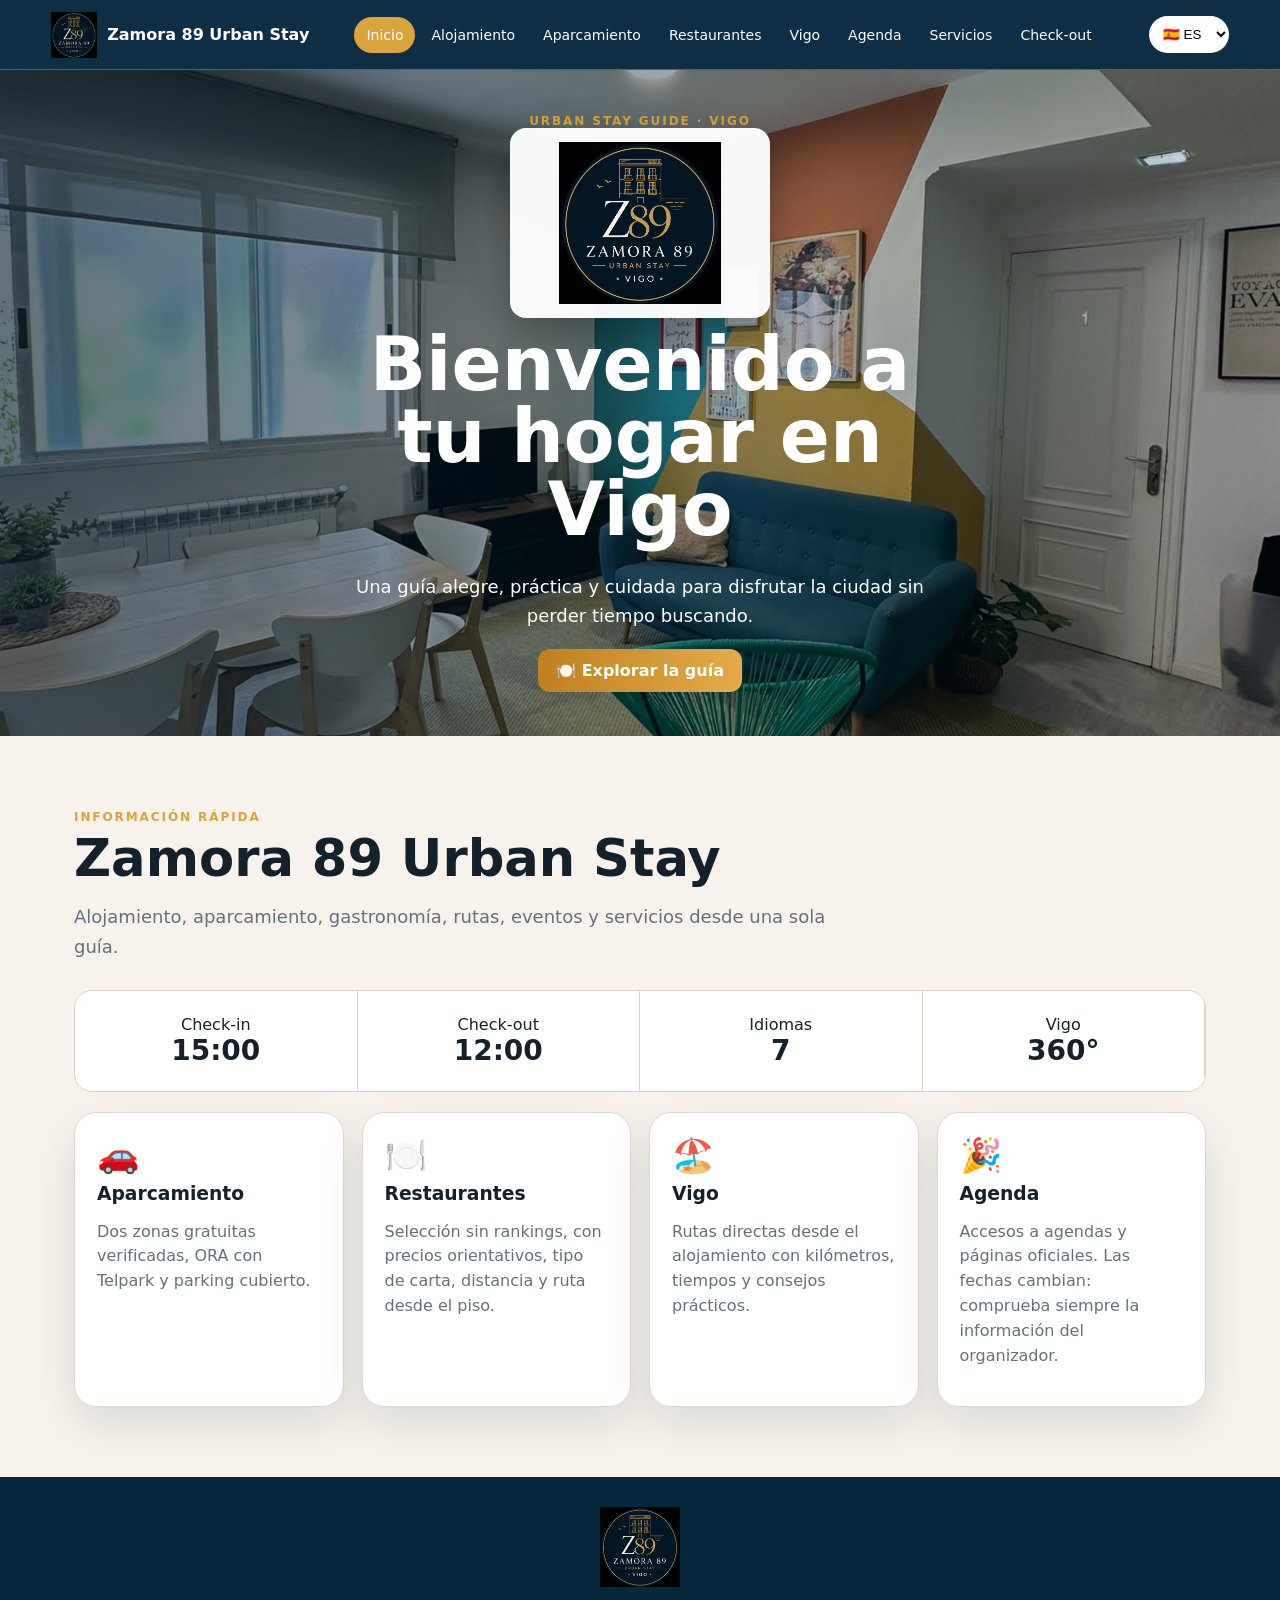
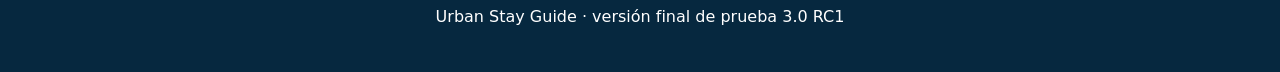
==== commit a250913b: "Zamora_89_Urban_Stay_3.0_FINAL" ====
--- a/index.html
+++ b/index.html
@@ -1,163 +1,4 @@
-<!DOCTYPE html>
-
-<html data-version="5.6" lang="es">
-<head>
-<meta charset="utf-8"/>
-<meta content="width=device-width,initial-scale=1,viewport-fit=cover" name="viewport"/>
-<meta content="#082f4f" name="theme-color"/>
-<meta content="Guía digital para huéspedes de Barcelona_80_Urban_Stay, Vigo." name="description"/>
-<link href="manifest.webmanifest" rel="manifest"/>
-<link href="assets/logo-b80-mark.png" rel="icon"/>
-<link href="assets/logo-b80-mark.png" rel="apple-touch-icon"/>
-<title>B80 · Barcelona_80 Urban Stay · Vigo</title>
-<link href="https://fonts.googleapis.com" rel="preconnect"/>
-<link crossorigin="" href="https://fonts.gstatic.com" rel="preconnect"/>
-<link href="https://fonts.googleapis.com/css2?family=Inter:wght@400;500;600;700&amp;family=Manrope:wght@500;600;700;800&amp;display=swap" rel="stylesheet"/>
-<link href="styles.css?v=5.6" rel="stylesheet"/>
-<link href="https://barcelona80urbanstay.com/" rel="canonical"/><meta content="Barcelona_80 Urban Stay · Guía de huéspedes" property="og:title"/><meta content="Guía digital del apartamento, recomendaciones de Vigo y servicios útiles." property="og:description"/><meta content="website" property="og:type"/><meta content="https://barcelona80urbanstay.com/" property="og:url"/></head>
-<body><noscript>Esta guía funciona mejor con JavaScript activado.</noscript>
-<div aria-label="Bienvenida" class="welcome" id="welcome">
-<img alt="Salón comedor de Barcelona 80 Urban Stay" src="assets/living.jpeg"/>
-<div class="welcome__shade"></div>
-<div class="welcome__content">
-<img alt="B80 Barcelona 80 Urban Stay Vigo" class="welcome__logo" src="assets/logo-b80.png"/>
-<p>Bienvenido a tu estancia en Vigo.</p>
-<button class="button button--gold" id="enterBtn">Entrar en la guía</button>
-</div>
-</div>
-<header class="topbar">
-<button aria-expanded="false" aria-label="Abrir menú" class="icon-button" id="menuBtn">☰</button>
-<a class="brand" href="#inicio"><img alt="B80" decoding="async" loading="lazy" src="assets/logo-b80-mark.png"/></a><div class="language-switcher"><select aria-label="Idioma" id="languageSelect"><option value="es">🇪🇸 ES</option><option value="en">🇬🇧 EN</option><option value="fr">🇫🇷 FR</option><option value="pt">🇵🇹 PT</option><option value="de">🇩🇪 DE</option><option value="it">🇮🇹 IT</option></select></div>
-<a aria-label="Cómo llegar" class="icon-button" href="https://www.google.com/maps/dir/?api=1&amp;destination=Calle+Barcelona+80%2C+36205+Vigo" rel="noopener" target="_blank">⌖</a>
-</header>
-<aside aria-hidden="true" class="drawer" id="drawer">
-<button aria-label="Cerrar menú" class="drawer__close" id="closeMenu">×</button>
-<nav>
-<a href="#inicio">Inicio</a><a href="#wifi">WiFi</a><a href="#apartamento">El apartamento</a><a href="#vigo">Descubre Vigo</a>
-<a href="#restaurantes">Restaurantes</a><a href="#agenda">Fiestas y eventos</a><a href="parking.html">Aparcamiento</a><a href="#servicios">Servicios cercanos</a><a href="#checkout">Check-out</a><a href="#experiencia">Tu experiencia</a>
-</nav>
-</aside>
-<div class="scrim" id="scrim"></div>
-<main>
-<section class="hero section" id="inicio">
-<div class="hero__copy">
-<span class="eyebrow">VIGO · GALICIA</span>
-<h1>Todo lo que necesitas para disfrutar tu estancia.</h1>
-<p>Tu apartamento, recomendaciones locales y ayuda práctica, siempre a un toque.</p>
-<div class="hero__actions">
-<a class="button" href="#apartamento">Explorar la guía</a>
-<a class="button button--outline" href="parking.html">Ver aparcamiento</a>
-<a class="button button--outline" href="https://wa.me/34695709630" rel="noopener" target="_blank">WhatsApp</a>
-</div>
-</div>
-<img alt="Cocina y salón del apartamento" src="assets/kitchen-living.jpeg"/>
-</section>
-<section aria-label="Accesos principales" class="quick-grid section section--compact">
-<a class="quick-card" href="#apartamento"><span>⌂</span><strong>El apartamento</strong><small>6 habitaciones · 3 baños</small></a>
-<a class="quick-card" href="#vigo"><span>⌖</span><strong>Descubre Vigo</strong><small>Lugares imprescindibles</small></a>
-<a class="quick-card" href="#restaurantes"><span>◇</span><strong>Restaurantes</strong><small>Selección local</small></a>
-<a class="quick-card quick-card--parking" href="parking.html"><span>Ⓟ</span><strong>Aparcamiento</strong><small>Gratis, ORA y parking cubierto</small></a>
-<a class="quick-card" href="#servicios"><span>＋</span><strong>Servicios</strong><small>Todo lo más cercano</small></a>
-<a class="quick-card" href="#agenda"><span>♫</span><strong>Fiestas y eventos</strong><small>Agenda destacada de Vigo</small></a></section>
-<section class="section" id="apartamento">
-<div class="section-heading"><span class="eyebrow">TU ALOJAMIENTO</span><h2>Barcelona_80_Urban_Stay</h2><p>Calle Barcelona 80 · 36205 Vigo. Un alojamiento amplio, moderno y pensado para grupos.</p></div>
-<div class="facts"><div><strong>6</strong><span>habitaciones</span></div><div><strong>3</strong><span>baños</span></div><div><strong>15:00</strong><span>check-in</span></div><div><strong>12:00</strong><span>check-out</span></div></div>
-<div class="action-row">
-<a class="button" href="https://www.google.com/maps/dir/?api=1&amp;destination=Calle+Barcelona+80%2C+36205+Vigo" rel="noopener" target="_blank">Cómo llegar</a>
-<a class="button button--outline" href="tel:+34695709630">Llamar</a>
-<a class="button button--outline" href="https://wa.me/34695709630" rel="noopener" target="_blank">WhatsApp</a>
-</div>
-<h3 class="subheading">Habitaciones</h3>
-<p class="muted center">5 camas de 140 × 200 cm y 1 cama individual de 90 × 200 cm.</p>
-<div class="gallery gallery--rooms">
-<article class="photo-card"><img alt="Habitación 1" decoding="async" loading="lazy" src="assets/room-green.jpeg"/><div><strong>Habitación 1</strong><span>Cama 140 × 200</span></div></article>
-<article class="photo-card"><img alt="Habitación 2" decoding="async" loading="lazy" src="assets/room-neutral.jpeg"/><div><strong>Habitación 2</strong><span>Cama 140 × 200</span></div></article>
-<article class="photo-card"><img alt="Habitación 3" decoding="async" loading="lazy" src="assets/room-check.jpeg"/><div><strong>Habitación 3</strong><span>Cama 140 × 200</span></div></article>
-<article class="photo-card"><img alt="Habitación 4" decoding="async" loading="lazy" src="assets/room-grey.jpeg"/><div><strong>Habitación 4</strong><span>Cama 140 × 200</span></div></article>
-<article class="photo-card"><img alt="Habitación 5" decoding="async" loading="lazy" src="assets/room-six.jpeg"/><div><strong>Habitación 5</strong><span>Cama 140 × 200</span></div></article>
-<article class="photo-card"><img alt="Habitación 6" decoding="async" loading="lazy" src="assets/room-single.jpeg"/><div><strong>Habitación 6</strong><span>Cama 90 × 200</span></div></article>
-</div>
-<h3 class="subheading">Baños</h3>
-<div class="gallery gallery--baths">
-<article class="photo-card"><img alt="Baño 1" decoding="async" loading="lazy" src="assets/bath-blue.jpeg"/><div><strong>Baño 1</strong><span>Ducha</span></div></article>
-<article class="photo-card"><img alt="Baño 2" decoding="async" loading="lazy" src="assets/bath-green.jpeg"/><div><strong>Baño 2</strong><span>Ducha</span></div></article>
-<article class="photo-card"><img alt="Baño 3" decoding="async" loading="lazy" src="assets/bath-grey.jpeg"/><div><strong>Baño 3</strong><span>Ducha</span></div></article>
-</div>
-<div class="split-feature"><img alt="Cocina equipada" decoding="async" loading="lazy" src="assets/kitchen.jpeg"/><div><span class="eyebrow">COCINA Y SALÓN</span><h3>Todo lo necesario para compartir.</h3><ul class="checklist"><li>Horno y microondas</li><li>Cafetera</li><li>Lavadora</li><li>Frigorífico</li><li>Menaje</li><li>Comedor amplio</li></ul></div></div>
-<div class="info-panels">
-<article class="info-panel wifi-panel" id="wifi"><div class="wifi-panel__copy"><span aria-hidden="true" class="panel-icon">◉</span><span class="eyebrow">CONEXIÓN</span><h3>WiFi del apartamento</h3><dl class="wifi-data"><div><dt>Red</dt><dd id="wifiName">MOVISTAR_PLUS_F4E0</dd></div><div><dt>Contraseña</dt><dd id="wifiPassword">cSJ4VoAbgUp7BLnormjo</dd></div></dl><div class="wifi-actions"><button class="button button--small" id="copyWifi" type="button">Copiar contraseña</button><a class="button button--small button--outline" href="assets/wifi-qr.png" target="_blank">Abrir QR</a></div><p class="wifi-note">También puedes escanear el código QR del marco situado en el apartamento.</p></div><img alt="Código QR para conectarse al WiFi MOVISTAR PLUS F4E0" class="wifi-qr" decoding="async" height="230" loading="lazy" src="assets/wifi-qr.png" width="230"/></article>
-<article class="info-panel"><span class="panel-icon">♡</span><h3>Normas de la casa</h3><p>No fumar · No se admiten mascotas · Respeta el descanso de los vecinos · Cuida el apartamento.</p></article>
-</div>
-</section>
-<section class="section section--tint" id="vigo">
-<div class="section-heading"><span class="eyebrow">NUESTRA CIUDAD</span><h2>Descubre Vigo</h2><p>Mar, gastronomía, barrios con historia y rincones para disfrutar sin prisas.</p></div>
-<div class="destination-grid">
-<a href="https://www.google.com/maps/dir/?api=1&amp;origin=Calle+Barcelona+80%2C+36205+Vigo&amp;destination=Casco+Vello%2C+Vigo" rel="noopener" target="_blank"><strong>Casco Vello</strong><span>Paseo histórico y ambiente local</span><em>Ver ruta</em></a>
-<a href="https://www.google.com/maps/dir/?api=1&amp;origin=Calle+Barcelona+80%2C+36205+Vigo&amp;destination=Monte+do+Castro%2C+Vigo" rel="noopener" target="_blank"><strong>Monte do Castro</strong><span>Vistas privilegiadas de la ría</span><em>Ver ruta</em></a>
-<a href="https://www.google.com/maps/dir/?api=1&amp;origin=Calle+Barcelona+80%2C+36205+Vigo&amp;destination=Playa+de+Samil%2C+Vigo" rel="noopener" target="_blank"><strong>Playa de Samil</strong><span>Atlántico, paseo y puestas de sol</span><em>Ver ruta</em></a>
-<a href="https://www.google.com/maps/dir/?api=1&amp;origin=Calle+Barcelona+80%2C+36205+Vigo&amp;destination=Bouzas%2C+Vigo" rel="noopener" target="_blank"><strong>Bouzas</strong><span>Atardecer y esencia marinera</span><em>Ver ruta</em></a>
-<a href="https://www.google.com/maps/search/?api=1&amp;query=Casa+Hermo+Vigo" rel="noopener" target="_blank"><strong>Casa Hermo</strong><span>Productos gallegos</span><em>Abrir mapa</em></a>
-<a href="https://www.google.com/maps/search/?api=1&amp;query=Casa+Samaniego+Vigo" rel="noopener" target="_blank"><strong>Casa Samaniego</strong><span>Vinos y productos gourmet</span><em>Abrir mapa</em></a>
-</div>
-</section>
-<section class="section" id="restaurantes">
-<div class="section-heading"><span class="eyebrow">SELECCIÓN DEL ANFITRIÓN</span><h2>Restaurantes</h2><p>Opciones para distintos gustos, presupuestos y momentos.</p></div>
-<div class="restaurant-list">
-<a href="https://www.google.com/maps/dir/?api=1&amp;origin=Calle+Barcelona+80%2C+36205+Vigo&amp;destination=Casa+Marco%2C+Vigo" rel="noopener" target="_blank"><strong>Casa Marco</strong><span>Cocina de producto</span><em>Ruta</em></a>
-<a href="https://www.google.com/maps/dir/?api=1&amp;origin=Calle+Barcelona+80%2C+36205+Vigo&amp;destination=Casa+Vella%2C+Vigo" rel="noopener" target="_blank"><strong>Casa Vella</strong><span>Cocina gallega</span><em>Ruta</em></a>
-<a href="https://www.google.com/maps/dir/?api=1&amp;origin=Calle+Barcelona+80%2C+36205+Vigo&amp;destination=Porto+Santo%2C+Vigo" rel="noopener" target="_blank"><strong>Porto Santo</strong><span>Informal y sabroso</span><em>Ruta</em></a>
-<a href="https://www.google.com/maps/dir/?api=1&amp;origin=Calle+Barcelona+80%2C+36205+Vigo&amp;destination=Detapaencepa%2C+Vigo" rel="noopener" target="_blank"><strong>Detapaencepa</strong><span>Tapas y vinos</span><em>Ruta</em></a>
-<a href="https://www.google.com/maps/dir/?api=1&amp;origin=Calle+Barcelona+80%2C+36205+Vigo&amp;destination=Casa+Moncho%2C+Vigo" rel="noopener" target="_blank"><strong>Casa Moncho</strong><span>Tradición</span><em>Ruta</em></a>
-<a href="https://www.google.com/maps/dir/?api=1&amp;origin=Calle+Barcelona+80%2C+36205+Vigo&amp;destination=Casa+Nisio%2C+Vigo" rel="noopener" target="_blank"><strong>Casa Nisio</strong><span>Marisco y cocina gallega</span><em>Ruta</em></a>
-<a href="https://www.google.com/maps/dir/?api=1&amp;origin=Calle+Barcelona+80%2C+36205+Vigo&amp;destination=Rokuseki%2C+Vigo" rel="noopener" target="_blank"><strong>Rokuseki</strong><span>Japonés</span><em>Ruta</em></a>
-<a href="https://www.google.com/maps/dir/?api=1&amp;origin=Calle+Barcelona+80%2C+36205+Vigo&amp;destination=Nikko+Espacio+Gastronomico%2C+Vigo" rel="noopener" target="_blank"><strong>Nikko</strong><span>Experiencia gastronómica</span><em>Ruta</em></a>
-<a href="https://www.google.com/maps/dir/?api=1&amp;origin=Calle+Barcelona+80%2C+36205+Vigo&amp;destination=Maruja+Limon%2C+Vigo" rel="noopener" target="_blank"><strong>Maruja Limón</strong><span>Alta cocina</span><em>Ruta</em></a>
-</div>
-</section>
-<section class="section events-section" id="agenda">
-<div class="section-heading"><span class="eyebrow">VIGO EN DIRECTO</span><h2>Fiestas, festivales y conciertos</h2><p>Una selección de celebraciones y planes destacados. Consulta siempre la programación oficial antes de desplazarte, porque las fechas y horarios pueden cambiar.</p></div>
-<div class="events-grid">
-<a class="event-card event-reconquista" href="https://hoxe.vigo.org/" rel="noopener" target="_blank"><span class="event-icon">⚔</span><small>MARZO · ANUAL</small><h3>Reconquista de Vigo</h3><p>El Casco Vello revive la historia de la ciudad con mercado, música, gastronomía y ambiente de época.</p><em>Agenda oficial</em></a>
-<a class="event-card event-marisquino" href="https://omarisquino.com/" rel="noopener" target="_blank"><span class="event-icon">★</span><small>AGOSTO · ANUAL</small><h3>O Marisquiño</h3><p>Festival urbano de deporte, música y cultura junto al mar.</p><em>Web oficial</em></a>
-<a class="event-card event-castrelos" href="https://hoxe.vigo.org/" rel="noopener" target="_blank"><span class="event-icon">♫</span><small>VERANO</small><h3>Conciertos de Castrelos</h3><p>Grandes actuaciones al aire libre en el auditorio de Castrelos.</p><em>Consultar programación</em></a>
-<a class="event-card event-bouzas" href="https://hoxe.vigo.org/" rel="noopener" target="_blank"><span class="event-icon">✦</span><small>JULIO · ANUAL</small><h3>Fiestas de Bouzas</h3><p>Tradición marinera, actividades populares y fuegos artificiales frente a la ría.</p><em>Agenda oficial</em></a>
-<a class="event-card event-nadal" href="https://hoxe.vigo.org/" rel="noopener" target="_blank"><span class="event-icon">❄</span><small>NOVIEMBRE–ENERO</small><h3>Navidad de Vigo</h3><p>Iluminación, mercados y actividades en distintos puntos de la ciudad.</p><em>Consultar agenda</em></a>
-<a class="event-card event-agenda" href="https://hoxe.vigo.org/axenda/?lang=cas" rel="noopener" target="_blank"><span class="event-icon">▦</span><small>TODO EL AÑO</small><h3>Agenda oficial de Vigo</h3><p>Exposiciones, teatro, música, actividades familiares y eventos de última hora.</p><em>Ver agenda completa</em></a>
-</div>
-<p class="update-note">Las fechas son orientativas para celebraciones anuales. Confirma siempre la programación oficial.</p>
-</section><section class="section section--tint" id="servicios">
-<div class="section-heading"><span class="eyebrow">CERCA DEL APARTAMENTO</span><h2>Servicios útiles</h2><p>Accesos directos a las opciones más próximas o recomendadas.</p></div>
-<div class="service-grid">
-<a class="service-card service-card--featured" href="https://www.google.com/maps/dir/?api=1&amp;origin=Calle+Barcelona+80%2C+36205+Vigo&amp;destination=Sole+Mio+Brunch%2C+Vigo" rel="noopener" target="_blank"><span>☕</span><div><strong>Sole Mío Brunch</strong><small>Cafetería bonita y cercana</small></div><em>Ver ruta</em></a>
-<a class="service-card" href="https://www.google.com/maps/search/?api=1&amp;query=supermercado+cerca+de+Calle+Barcelona+80%2C+36205+Vigo" rel="noopener" target="_blank"><span>🛒</span><div><strong>Supermercado</strong><small>Mostrar el más cercano</small></div><em>Abrir mapa</em></a>
-<a class="service-card" href="https://www.google.com/maps/search/?api=1&amp;query=farmacia+Camiño+do+Regueiro+Vigo" rel="noopener" target="_blank"><span>＋</span><div><strong>Farmacia · Regueiro</strong><small>Opción cercana</small></div><em>Abrir mapa</em></a>
-<a class="service-card" href="https://www.google.com/maps/search/?api=1&amp;query=farmacia+Gran+Via+Vigo+cerca+de+Calle+Barcelona+80" rel="noopener" target="_blank"><span>＋</span><div><strong>Farmacia · Gran Vía</strong><small>Opción cercana</small></div><em>Abrir mapa</em></a>
-<a class="service-card" href="https://www.google.com/maps/dir/?api=1&amp;origin=Calle+Barcelona+80%2C+36205+Vigo&amp;destination=Hospital+Ribera+Povisa%2C+Vigo" rel="noopener" target="_blank"><span>✚</span><div><strong>Hospital Povisa</strong><small>Atención sanitaria próxima</small></div><em>Ver ruta</em></a>
-<a class="service-card" href="parking.html"><span> P </span><div><strong>Aparcamiento</strong><small>Gratis, ORA y parking cubierto</small></div><em>Ver guía</em></a>
-<a class="service-card" href="https://www.google.com/maps/search/?api=1&amp;query=parada+taxi+Povisa+Barcelona+Vigo" rel="noopener" target="_blank"><span>🚕</span><div><strong>Taxi Povisa–Barcelona</strong><small>Parada cercana</small></div><em>Abrir mapa</em></a>
-<a class="service-card" href="https://www.google.com/maps/dir/?api=1&amp;origin=Calle+Barcelona+80%2C+36205+Vigo&amp;destination=Estacion+Vigo+Urzaiz" rel="noopener" target="_blank"><span>🚆</span><div><strong>Vigo–Urzáiz</strong><small>Tren y estación intermodal</small></div><em>Ver ruta</em></a>
-<a class="service-card" href="https://www.google.com/maps/dir/?api=1&amp;origin=Calle+Barcelona+80%2C+36205+Vigo&amp;destination=Aeropuerto+de+Vigo" rel="noopener" target="_blank"><span>✈</span><div><strong>Aeropuerto de Vigo</strong><small>Ruta en coche</small></div><em>Ver ruta</em></a>
-<a class="service-card" href="tel:112"><span>!</span><div><strong>Emergencias</strong><small>Teléfono 112</small></div><em>Llamar</em></a>
-</div>
-</section>
-<section class="section checkout" id="checkout">
-<div class="section-heading"><span class="eyebrow">ANTES DE MARCHAR</span><h2>Check-out · 12:00</h2><p>Gracias por ayudarnos a preparar el apartamento para los siguientes huéspedes.</p></div>
-<div class="checkout-list"><label><input type="checkbox"/> Comprueba que no olvidas objetos personales</label><label><input type="checkbox"/> Apaga las luces</label><label><input type="checkbox"/> Cierra puertas y ventanas</label><label><input type="checkbox"/> Deja las llaves según las instrucciones recibidas</label></div>
-</section>
-<section class="section experience" id="experiencia">
-<img alt="Salón del apartamento" decoding="async" loading="lazy" src="assets/living.jpeg"/>
-<div><span class="eyebrow">GRACIAS POR TU VISITA</span><h2>¿Te ha gustado la estancia?</h2><p>Tu valoración ayuda a futuros huéspedes y a seguir mejorando.</p>
-<a class="button button--gold" href="https://www.airbnb.es/rooms/54171518?unique_share_id=ff06a61d-fff5-4d9a-a8b7-592999700194&amp;viralityEntryPoint=1&amp;s=76" rel="noopener" target="_blank">Valorar mi estancia en Airbnb</a>
-<a class="text-link" href="https://www.airbnb.es/rooms/54171518?unique_share_id=ff06a61d-fff5-4d9a-a8b7-592999700194&amp;viralityEntryPoint=1&amp;s=76" rel="noopener" target="_blank">Ver el anuncio</a>
-</div>
-</section>
-</main>
-<a aria-label="Contactar por WhatsApp" class="whatsapp-float" href="https://wa.me/34695709630" rel="noopener" target="_blank">WA</a>
-<button class="install-button" hidden="" id="installBtn">Instalar guía</button>
-<footer><img alt="B80" decoding="async" loading="lazy" src="assets/logo-b80-mark.png"/><p>Barcelona_80_Urban_Stay · Vigo</p><div><a href="tel:+34695709630">695 709 630</a><a href="https://wa.me/34695709630" rel="noopener" target="_blank">WhatsApp</a></div></footer>
-<script src="locales.js?v=4.0"></script><script src="app.js?v=4.0"></script>
-<div aria-live="polite" class="toast" id="toast" role="status"></div>
-<script src="analytics-config.js"></script>
-<script src="analytics.js"></script>
-</body>
-</html>
+<!doctype html><html lang="es"><head><meta charset="utf-8"><meta name="viewport" content="width=device-width,initial-scale=1,viewport-fit=cover"><meta name="theme-color" content="#06283f"><meta name="description" content="Urban Stay Guide · Vigo"><link rel="manifest" href="manifest.webmanifest"><link rel="stylesheet" href="styles.css?v=3.0.1"><title>Urban Stay Guide</title></head><body>
+<header class="topbar"><button class="icon-btn mobile" id="menuBtn">☰</button><a class="brand" href="#home"><img id="brandLogo"><span id="brandName"></span></a><nav id="desktopNav"></nav><select id="languageSelect"><option value="es">🇪🇸 ES</option><option value="en">🇬🇧 EN</option><option value="fr">🇫🇷 FR</option><option value="de">🇩🇪 DE</option><option value="it">🇮🇹 IT</option><option value="pt">🇵🇹 PT</option><option value="nl">🇳🇱 NL</option></select></header>
+<aside id="drawer" class="drawer hidden"></aside><main id="app"></main><footer><img id="footerLogo"><p id="footerText"></p></footer>
+<script src="config.js?v=3.0.1"></script><script src="locales.js?v=3.0.1"></script><script src="app.js?v=3.0.1"></script></body></html>
--- a/styles.css
+++ b/styles.css
@@ -1,12 +1,14 @@
-:root{--blue:#082f4f;--blue2:#0f4d70;--gold:#c8a46a;--ink:#17212b;--muted:#66717c;--paper:#fff;--tint:#f3f6f7;--line:#dfe5e8;--radius:22px;--shadow:0 18px 50px rgba(8,47,79,.13)}*{box-sizing:border-box}html{scroll-behavior:smooth}body{margin:0;font-family:Inter,system-ui,sans-serif;color:var(--ink);background:var(--paper)}img{display:block;max-width:100%}a{color:inherit;text-decoration:none}button,a{touch-action:manipulation}.section{padding:76px max(20px,calc((100vw - 1120px)/2))}.section--compact{padding-top:30px;padding-bottom:30px}.section--tint{background:var(--tint)}.eyebrow{font-size:.76rem;letter-spacing:.18em;font-weight:800;color:var(--gold)}h1,h2,h3{font-family:Manrope,sans-serif;margin:.35em 0;line-height:1.06}h1{font-size:clamp(2.5rem,7vw,5.7rem)}h2{font-size:clamp(2rem,5vw,3.6rem)}h3{font-size:1.35rem}p{line-height:1.7;color:var(--muted)}.center{text-align:center}.muted{color:var(--muted)}.button{display:inline-flex;align-items:center;justify-content:center;min-height:52px;padding:0 22px;border-radius:999px;background:var(--blue);color:#fff;font-weight:800;border:1px solid var(--blue);cursor:pointer}.button--outline{background:transparent;color:var(--blue)}.button--gold{background:var(--gold);border-color:var(--gold);color:#102433}.button--small{min-height:42px;font-size:.88rem}.topbar{position:sticky;top:0;z-index:30;height:66px;display:flex;align-items:center;justify-content:space-between;padding:0 18px;background:rgba(255,255,255,.9);backdrop-filter:blur(18px);border-bottom:1px solid rgba(8,47,79,.08)}.brand img{width:46px;height:46px;object-fit:contain}.icon-button{width:44px;height:44px;border:0;background:transparent;font-size:1.45rem;color:var(--blue);display:grid;place-items:center}.welcome{position:fixed;inset:0;z-index:100;background:var(--blue);display:grid;place-items:center;transition:.65s ease}.welcome.is-hidden{opacity:0;visibility:hidden}.welcome>img{position:absolute;inset:0;width:100%;height:100%;object-fit:cover}.welcome__shade{position:absolute;inset:0;background:linear-gradient(180deg,rgba(5,27,45,.25),rgba(5,27,45,.88))}.welcome__content{position:relative;z-index:1;text-align:center;color:#fff;padding:30px}.welcome__content p{color:#fff}.welcome__logo{width:min(78vw,380px);margin:auto;filter:drop-shadow(0 10px 30px rgba(0,0,0,.25))}.drawer{position:fixed;z-index:70;inset:0 auto 0 0;width:min(86vw,380px);background:var(--blue);color:#fff;padding:80px 34px;transform:translateX(-102%);transition:.3s}.drawer.is-open{transform:none}.drawer nav{display:grid;gap:22px}.drawer nav a{font-size:1.25rem;font-weight:800}.drawer__close{position:absolute;right:20px;top:16px;border:0;background:transparent;color:#fff;font-size:2.2rem}.scrim{position:fixed;z-index:60;inset:0;background:rgba(0,0,0,.42);opacity:0;visibility:hidden;transition:.3s}.scrim.is-visible{opacity:1;visibility:visible}.hero{min-height:calc(100svh - 66px);display:grid;grid-template-columns:1fr 1fr;gap:48px;align-items:center;background:linear-gradient(135deg,#f7f9fa 55%,#e8f0f3)}.hero__copy p{max-width:590px;font-size:1.08rem}.hero__actions,.action-row{display:flex;gap:12px;flex-wrap:wrap;margin-top:24px}.hero>img{width:100%;height:min(54vh,560px);object-fit:cover;border-radius:28px;box-shadow:var(--shadow)}.quick-grid{display:grid;grid-template-columns:repeat(4,1fr);gap:15px}.quick-card{padding:24px;border:1px solid var(--line);border-radius:var(--radius);display:grid;gap:7px;background:#fff;transition:.2s}.quick-card:hover{transform:translateY(-3px);box-shadow:var(--shadow)}.quick-card>span{font-size:1.6rem;color:var(--gold)}.quick-card small{color:var(--muted)}.section-heading{max-width:760px;margin:0 auto 38px;text-align:center}.facts{display:grid;grid-template-columns:repeat(4,1fr);gap:12px;max-width:820px;margin:0 auto 28px}.facts div{text-align:center;padding:22px;border-radius:18px;background:var(--tint)}.facts strong{display:block;font:800 1.8rem Manrope;color:var(--blue)}.facts span{font-size:.86rem;color:var(--muted)}.action-row{justify-content:center}.subheading{text-align:center;margin-top:58px}.gallery{display:grid;grid-template-columns:repeat(3,1fr);gap:18px}.photo-card{border-radius:var(--radius);overflow:hidden;background:#fff;box-shadow:0 10px 30px rgba(8,47,79,.09)}.photo-card img{width:100%;height:210px;object-fit:cover}.photo-card div{display:flex;justify-content:space-between;gap:10px;padding:18px}.photo-card span{font-size:.86rem;color:var(--muted)}.split-feature{margin-top:56px;display:grid;grid-template-columns:1.2fr .8fr;gap:38px;align-items:center;background:var(--blue);color:#fff;border-radius:30px;overflow:hidden}.split-feature img{width:100%;height:360px;object-fit:cover}.split-feature>div{padding:34px}.checklist{columns:2;padding:0;list-style:none}.checklist li{margin:10px 0}.checklist li:before{content:'✓';color:var(--gold);margin-right:8px}.info-panels{display:grid;grid-template-columns:1fr 1fr;gap:18px;margin-top:22px}.info-panel{padding:30px;border:1px solid var(--line);border-radius:var(--radius)}.panel-icon{font-size:1.8rem;color:var(--gold)}.destination-grid{display:grid;grid-template-columns:repeat(3,1fr);gap:16px}.destination-grid a,.restaurant-list a{padding:25px;border-radius:var(--radius);background:#fff;border:1px solid var(--line);display:grid;gap:7px}.destination-grid span,.restaurant-list span{color:var(--muted)}em{font-style:normal;color:var(--blue2);font-weight:800;font-size:.86rem}.restaurant-list{display:grid;grid-template-columns:repeat(3,1fr);gap:14px}.service-grid{display:grid;grid-template-columns:repeat(2,1fr);gap:14px}.service-card{display:grid;grid-template-columns:48px 1fr auto;align-items:center;gap:14px;padding:20px;background:#fff;border:1px solid var(--line);border-radius:20px}.service-card>span{width:48px;height:48px;border-radius:16px;background:var(--tint);display:grid;place-items:center;font-weight:900;color:var(--blue)}.service-card small{display:block;color:var(--muted);margin-top:4px}.service-card--featured{border-color:var(--gold);box-shadow:0 10px 26px rgba(200,164,106,.18)}.checkout-list{max-width:760px;margin:auto;display:grid;gap:12px}.checkout-list label{padding:20px;border:1px solid var(--line);border-radius:18px}.checkout-list input{width:20px;height:20px;margin-right:10px;vertical-align:middle}.experience{display:grid;grid-template-columns:1fr 1fr;gap:45px;align-items:center;background:var(--blue);color:#fff}.experience>img{height:390px;width:100%;object-fit:cover;border-radius:24px}.experience p{color:#d9e5eb}.text-link{display:block;margin-top:18px;text-decoration:underline;color:#fff}.whatsapp-float{position:fixed;z-index:25;right:18px;bottom:18px;width:58px;height:58px;border-radius:50%;display:grid;place-items:center;background:#25d366;color:#fff;font-weight:900;box-shadow:0 12px 28px rgba(0,0,0,.2)}.install-button{position:fixed;z-index:24;left:18px;bottom:18px;border:0;border-radius:999px;background:var(--gold);padding:14px 18px;font-weight:800}.install-button[hidden]{display:none}footer{padding:45px 20px;text-align:center;background:#061f33;color:#fff}footer img{width:60px;margin:auto}footer div{display:flex;justify-content:center;gap:18px}footer p{color:#c8d4dc}@media(max-width:820px){.section{padding:58px 18px}.hero{grid-template-columns:1fr;padding-top:42px}.hero>img{height:38vh}.quick-grid,.facts{grid-template-columns:1fr 1fr}.gallery,.destination-grid,.restaurant-list{grid-template-columns:1fr 1fr}.split-feature,.experience{grid-template-columns:1fr}.split-feature img,.experience>img{height:270px}.service-grid{grid-template-columns:1fr}}@media(max-width:540px){h1{font-size:2.65rem}.quick-grid,.gallery,.destination-grid,.restaurant-list{grid-template-columns:1fr}.photo-card img{height:190px}.service-card{grid-template-columns:44px 1fr}.service-card em{grid-column:2}.facts{gap:8px}.facts div{padding:16px 6px}.facts strong{font-size:1.35rem}.action-row .button{flex:1}.checklist{columns:1}.welcome__logo{width:88vw}}
 
-/* v3.0 final refinements */
-html{scroll-padding-top:82px;scroll-behavior:smooth}body{overflow-x:hidden}.section{content-visibility:auto;contain-intrinsic-size:800px}.hero,.welcome{content-visibility:visible}.topbar{box-shadow:0 8px 30px rgba(8,47,79,.06)}.button{transition:transform .18s ease,box-shadow .18s ease,background .18s ease}.button:hover{transform:translateY(-2px);box-shadow:0 10px 24px rgba(8,47,79,.16)}.button:focus-visible,a:focus-visible,button:focus-visible{outline:3px solid rgba(200,164,106,.65);outline-offset:3px}.quick-card,.destination-grid a,.restaurant-list a,.service-card,.photo-card{transition:transform .2s ease,box-shadow .2s ease,border-color .2s ease}.destination-grid a:hover,.restaurant-list a:hover,.service-card:hover,.photo-card:hover{transform:translateY(-3px);box-shadow:var(--shadow);border-color:rgba(200,164,106,.55)}.wifi-panel{grid-column:1/-1;display:grid;grid-template-columns:1fr auto;align-items:center;gap:34px;background:linear-gradient(135deg,#fff,#f2f7f9);border-color:rgba(8,47,79,.14)}.wifi-data{display:grid;grid-template-columns:1fr 1fr;gap:12px;margin:20px 0}.wifi-data div{padding:14px 16px;border:1px solid var(--line);border-radius:16px;background:#fff}.wifi-data dt{font-size:.78rem;text-transform:uppercase;letter-spacing:.08em;color:var(--muted);font-weight:800}.wifi-data dd{margin:6px 0 0;color:var(--blue);font-weight:800;overflow-wrap:anywhere}.wifi-actions{display:flex;gap:10px;flex-wrap:wrap}.wifi-note{font-size:.88rem;margin-bottom:0}.wifi-qr{width:190px;height:190px;border-radius:18px;padding:10px;background:#fff;box-shadow:0 12px 30px rgba(8,47,79,.12)}.toast{position:fixed;left:50%;bottom:24px;z-index:120;transform:translate(-50%,25px);opacity:0;pointer-events:none;background:#061f33;color:#fff;padding:12px 18px;border-radius:999px;font-weight:700;box-shadow:0 14px 35px rgba(0,0,0,.25);transition:.25s}.toast.is-visible{opacity:1;transform:translate(-50%,0)}noscript{display:block;padding:12px;text-align:center;background:#fff3cd;color:#664d03}.photo-card img{transition:transform .45s ease}.photo-card:hover img{transform:scale(1.025)}@media (prefers-reduced-motion:reduce){html{scroll-behavior:auto}*,*:before,*:after{animation-duration:.01ms!important;transition-duration:.01ms!important}}@media(max-width:700px){.wifi-panel{grid-template-columns:1fr}.wifi-qr{width:170px;height:170px;margin:auto}.wifi-data{grid-template-columns:1fr}.hero{min-height:auto}.hero>img{height:300px}.section-heading{margin-bottom:28px}}@media(max-width:540px){.hero>img{height:245px;border-radius:20px}.welcome__content{padding:20px}.wifi-actions .button{width:100%}}
+:root{--navy:#06283f;--navy2:#0c425f;--gold:#d8a43b;--cream:#f7f3ec;--ink:#14212b;--muted:#64717b;--green:#2c9362;--blue:#3183c8;--orange:#d98935;--shadow:0 18px 45px rgba(5,34,52,.12)}*{box-sizing:border-box}html{scroll-behavior:smooth}body{margin:0;font-family:Inter,system-ui,-apple-system,Segoe UI,sans-serif;background:var(--cream);color:var(--ink)}a{color:inherit}.topbar{position:sticky;top:0;z-index:30;min-height:70px;background:rgba(6,40,63,.97);color:#fff;display:flex;align-items:center;gap:20px;padding:10px 4vw;border-bottom:1px solid rgba(216,164,59,.45);backdrop-filter:blur(12px)}.brand{display:flex;align-items:center;gap:10px;text-decoration:none;font-weight:800}.brand img{width:46px;height:46px;object-fit:contain}.topbar nav{display:flex;gap:4px;flex:1;justify-content:center}.topbar nav a,.drawer a{padding:10px 12px;text-decoration:none;border-radius:999px;font-size:14px}.topbar nav a:hover,.topbar nav a.active{background:var(--gold);color:#fff}.topbar select{background:#fff;border:0;border-radius:999px;padding:10px}.icon-btn{border:1px solid var(--gold);background:transparent;color:#fff;border-radius:10px;padding:8px 12px}.mobile{display:none}.drawer{position:fixed;z-index:40;top:70px;left:0;right:0;background:var(--navy);padding:15px;display:grid;gap:5px;color:#fff}.hidden{display:none!important}.hero{min-height:74vh;position:relative;display:grid;place-items:center;overflow:hidden}.hero>img{position:absolute;inset:0;width:100%;height:100%;object-fit:cover}.hero:after{content:"";position:absolute;inset:0;background:linear-gradient(90deg,rgba(2,26,42,.62),rgba(2,26,42,.18))}.hero-content{position:relative;z-index:2;text-align:center;color:#fff;max-width:670px;padding:40px}.hero-content img{width:180px;height:180px;object-fit:contain;filter:drop-shadow(0 12px 25px rgba(0,0,0,.35))}.hero h1{font-size:clamp(38px,6vw,74px);line-height:.98;margin:10px 0}.hero p{font-size:18px;line-height:1.6}.eyebrow{font-size:12px;letter-spacing:.16em;font-weight:900;color:var(--gold)}.btn{display:inline-flex;align-items:center;justify-content:center;gap:8px;border:0;border-radius:12px;padding:12px 18px;text-decoration:none;font-weight:800;cursor:pointer;background:var(--navy);color:#fff}.btn.gold{background:linear-gradient(90deg,#bf8120,#e4ac48)}.btn.outline{background:#fff;color:var(--navy);border:1px solid #d9d1c4}.section{max-width:1260px;margin:auto;padding:70px 5vw}.section-head{max-width:800px;margin-bottom:28px}.section h2{font-size:clamp(34px,4vw,58px);line-height:1;margin:8px 0 14px}.lead{color:var(--muted);font-size:18px;line-height:1.65}.grid{display:grid;gap:18px}.grid.three{grid-template-columns:repeat(3,1fr)}.grid.four{grid-template-columns:repeat(4,1fr)}.card{background:#fff;border:1px solid #e1d8cb;border-radius:22px;padding:22px;box-shadow:var(--shadow)}.card h3{margin:8px 0}.card p{color:var(--muted);line-height:1.55}.card-icon{font-size:34px}.fact-grid{display:grid;grid-template-columns:repeat(4,1fr);border:1px solid #ddd2c3;border-radius:18px;overflow:hidden;background:#fff}.fact-grid div{text-align:center;padding:24px;border-right:1px solid #ddd2c3}.fact-grid strong{display:block;font-size:28px}.module-card{text-decoration:none;transition:.2s transform}.module-card:hover{transform:translateY(-5px)}.filterbar{display:flex;gap:8px;overflow:auto;margin:20px 0}.filterbar button{white-space:nowrap;border:1px solid #d8d0c5;border-radius:999px;padding:9px 14px;background:#fff;font-weight:700}.filterbar button.active{background:var(--navy);color:#fff}.restaurant-grid{display:grid;grid-template-columns:repeat(3,1fr);gap:16px}.restaurant-card{display:flex;flex-direction:column}.restaurant-card .meta{display:flex;gap:7px;flex-wrap:wrap}.pill{font-size:12px;background:#efe9df;border-radius:999px;padding:6px 9px}.restaurant-card .actions{display:flex;gap:8px;margin-top:auto;padding-top:15px}.restaurant-card details{margin-top:10px}.restaurant-card summary{cursor:pointer;font-weight:800;color:var(--navy2)}.parking-layout{display:grid;grid-template-columns:1.2fr .8fr;gap:20px}.parking-map{min-height:420px;position:relative;overflow:hidden;background:#e9efe7}.street{position:absolute;background:#fff;border:1px solid #cfd7d1;border-radius:999px;height:22px;box-shadow:0 5px 15px rgba(0,0,0,.08)}.street span{position:absolute;font-size:11px;font-weight:800;white-space:nowrap}.zone{position:absolute;border-radius:32% 42% 30% 40%;background:rgba(44,147,98,.30);border:3px solid var(--green)}.homepin{position:absolute;display:grid;place-items:center;width:48px;height:48px;border-radius:50%;background:var(--navy);color:#fff;border:3px solid var(--gold);font-size:22px}.legend{display:flex;gap:12px;flex-wrap:wrap;margin-top:14px}.legend span{display:flex;align-items:center;gap:6px}.dot{width:12px;height:12px;border-radius:50%;display:inline-block}.timeline{display:grid;gap:12px}.timeline .card{border-left:5px solid var(--gold)}.route-card .route-meta{display:flex;gap:10px;flex-wrap:wrap;margin:12px 0}.service-grid a{text-decoration:none}.service-grid a:hover{border-color:var(--gold)}.banner{background:linear-gradient(135deg,var(--navy),#0a5975);color:#fff;border-radius:26px;padding:35px}.banner p{color:#dbe7ec}.gallery{display:grid;grid-template-columns:2fr 1fr 1fr;gap:10px}.gallery img{width:100%;height:230px;object-fit:cover;border-radius:18px}.gallery img:first-child{grid-row:span 2;height:470px}.notice{background:#fff7dc;border:1px solid #ecd28a;border-radius:14px;padding:14px}.footer-actions{display:flex;gap:10px;flex-wrap:wrap}footer{background:var(--navy);color:#fff;text-align:center;padding:30px}footer img{width:80px;height:80px;object-fit:contain}@media(max-width:900px){.topbar nav{display:none}.mobile{display:block}.brand span{display:none}.grid.three,.grid.four,.restaurant-grid{grid-template-columns:1fr 1fr}.parking-layout{grid-template-columns:1fr}.gallery{grid-template-columns:1fr 1fr}.gallery img:first-child{grid-column:span 2;height:340px}.fact-grid{grid-template-columns:1fr 1fr}.hero{min-height:68vh}}@media(max-width:620px){.topbar{gap:10px;padding:8px 12px}.section{padding:48px 18px}.grid.three,.grid.four,.restaurant-grid{grid-template-columns:1fr}.hero-content{padding:25px 18px}.hero-content img{width:135px;height:135px}.gallery{grid-template-columns:1fr}.gallery img,.gallery img:first-child{grid-column:auto;height:240px}.fact-grid{grid-template-columns:1fr 1fr}.restaurant-card .actions{flex-direction:column}.parking-map{min-height:350px}}
 
-/* v4.0 languages and events */
-.language-switcher{position:absolute;left:50%;transform:translateX(-50%)}.language-switcher select{min-height:42px;border:1px solid var(--line);border-radius:999px;background:#fff;color:var(--blue);padding:0 14px;font-weight:800;cursor:pointer}.quick-grid{grid-template-columns:repeat(5,1fr)}.events-section{background:linear-gradient(180deg,#071f33,#0b3a59);color:#fff}.events-section .section-heading p{color:#d4e1e8}.events-grid{display:grid;grid-template-columns:repeat(3,1fr);gap:16px}.event-card{min-height:280px;padding:25px;border-radius:var(--radius);display:flex;flex-direction:column;align-items:flex-start;justify-content:flex-end;position:relative;overflow:hidden;border:1px solid rgba(255,255,255,.18);background:#123b55;box-shadow:0 14px 34px rgba(0,0,0,.16)}.event-card:before{content:'';position:absolute;inset:0;background:linear-gradient(180deg,transparent 10%,rgba(3,21,34,.86) 78%)}.event-card>*{position:relative;z-index:1}.event-card .event-icon{position:absolute;right:20px;top:12px;font-size:5.5rem;opacity:.18}.event-card small{font-weight:800;letter-spacing:.1em;color:#f1ce91}.event-card h3{font-size:1.5rem}.event-card p{margin:.25rem 0 .9rem;color:#e8f0f4;line-height:1.45}.event-card em{color:#f2c87f}.event-reconquista{background:linear-gradient(145deg,#713e27,#bd7d35)}.event-marisquino{background:linear-gradient(145deg,#6d3048,#1b4160)}.event-castrelos{background:linear-gradient(145deg,#243b70,#6a477f)}.event-bouzas{background:linear-gradient(145deg,#0d5f70,#aa6d2d)}.event-nadal{background:linear-gradient(145deg,#15513f,#8f2b36)}.event-agenda{background:linear-gradient(145deg,#123f5b,#0a2538)}.update-note{text-align:center;color:#c9d8e0;font-size:.86rem;margin-top:22px}
-@media(max-width:980px){.quick-grid{grid-template-columns:repeat(3,1fr)}.events-grid{grid-template-columns:repeat(2,1fr)}}
-@media(max-width:540px){.language-switcher{position:static;transform:none;margin-left:auto;margin-right:4px}.language-switcher select{padding:0 9px;max-width:92px}.topbar{gap:4px;padding:0 8px}.quick-grid,.events-grid{grid-template-columns:1fr}.event-card{min-height:245px}}
+/* RC2 final polish */
+.hero-content{display:flex;flex-direction:column;align-items:center;justify-content:center}.hero-content>img{width:min(260px,55vw);height:auto;max-height:190px;object-fit:contain;object-position:center;background:rgba(255,255,255,.96);border-radius:16px;padding:14px 20px;box-shadow:0 16px 40px rgba(0,0,0,.28);filter:none}.premium-map svg{aspect-ratio:900/620}.map-major{font-size:22px}.map-minor{font-size:16px}.parking-legend{background:#fff;border:1px solid #e1d8cb;border-radius:16px;padding:14px 18px;box-shadow:var(--shadow)}@media(max-width:620px){.hero-content>img{width:min(220px,68vw);max-height:150px;padding:10px 14px}.map-major{font-size:20px}.map-minor{font-size:15px}}
 
-.quick-card--parking{border:2px solid #c99a3d;background:linear-gradient(180deg,#fffaf0,#ffffff);box-shadow:0 10px 28px rgba(201,154,61,.16)}
-.quick-card--parking span{color:#c99a3d}
+/* Smart Parking final: two independent maps */
+.parking-zone-stack{display:grid;gap:28px}.parking-zone-card{padding:26px}.parking-zone-head{display:flex;justify-content:space-between;gap:20px;align-items:flex-start;margin-bottom:18px}.parking-zone-head h3{font-size:28px;margin:5px 0 8px}.walk-badge{white-space:nowrap;background:#e9f5ee;color:#24794f;border:1px solid #b9ddc9;border-radius:999px;padding:9px 13px;font-weight:900}.parking-map-single{min-height:0;padding:0;overflow:hidden;border-radius:18px;border:1px solid #d5ded7;box-shadow:none}.parking-map-single svg{display:block;width:100%;height:auto;aspect-ratio:900/560}.street-chips{display:flex;gap:8px;flex-wrap:wrap;margin:15px 0}.street-chip{background:#eef2ed;border:1px solid #d4ddd5;color:#315263;border-radius:999px;padding:7px 10px;font-size:12px;font-weight:800}.grid.two{grid-template-columns:repeat(2,1fr)}.parking-options{margin-top:28px}@media(max-width:760px){.parking-zone-card{padding:16px}.parking-zone-head{display:block}.walk-badge{display:inline-block;margin-top:8px}.parking-zone-head h3{font-size:23px}.grid.two{grid-template-columns:1fr}.parking-map-single svg{min-width:760px;transform-origin:left top}.parking-map-single{overflow-x:auto}}
+
+
+/* Zamora RC4 · accommodation, agenda and services */
+.homeinfo-layout{display:grid;grid-template-columns:minmax(0,1.7fr) minmax(300px,.7fr);gap:22px;align-items:start}.gallery-zamora{grid-template-columns:repeat(4,1fr);grid-auto-rows:155px}.gallery-zamora figure{margin:0;overflow:hidden;border-radius:18px}.gallery-zamora img,.gallery-zamora img:first-child{width:100%;height:100%;grid-column:auto;grid-row:auto;object-fit:cover;border-radius:0;transition:transform .3s ease}.gallery-zamora figure:first-child{grid-column:span 2;grid-row:span 2}.gallery-zamora figure:nth-child(6){grid-column:span 2}.gallery-zamora figure:hover img{transform:scale(1.035)}.amenities-card{border-left:5px solid var(--gold)}.events-side{position:sticky;top:92px;padding:18px}.events-side-head{display:flex;justify-content:space-between;gap:12px;align-items:flex-start;margin-bottom:12px}.events-side-head h3{font-size:25px;margin:4px 0}.events-side-head a{font-size:13px;font-weight:800;color:#b87813;text-decoration:none}.event-mini{display:grid;grid-template-columns:50px 1fr auto;gap:12px;align-items:center;padding:13px 4px;border-top:1px solid #eee5d8;text-decoration:none}.event-mini-icon{width:46px;height:46px;border-radius:14px;display:grid;place-items:center;background:#edf3f6;font-size:24px}.event-mini strong,.event-mini small{display:block}.event-mini small{color:var(--muted);margin-top:4px}.event-mini b{font-size:22px;color:var(--gold)}.event-group{margin-top:28px}.group-title{display:flex;align-items:center;justify-content:space-between}.group-title h3{font-size:26px}.event-card-rich{display:grid;grid-template-columns:64px 1fr;gap:16px}.event-date-icon{width:60px;height:60px;border-radius:18px;background:linear-gradient(145deg,#fff1ce,#f1d593);display:grid;place-items:center;font-size:30px}.agenda-banner{display:flex;justify-content:space-between;gap:24px;align-items:center}.service-card-rich{position:relative;text-decoration:none;transition:.2s transform,.2s border-color}.service-card-rich:hover{transform:translateY(-4px);border-color:var(--gold)}.service-card-rich>span{font-weight:800;color:var(--navy2)}.emergency-grid{display:grid;grid-template-columns:1.25fr .75fr;gap:18px;margin-top:24px}
+@media(max-width:980px){.homeinfo-layout{grid-template-columns:1fr}.events-side{position:static}.gallery-zamora{grid-template-columns:repeat(3,1fr)}.agenda-banner{display:block}.agenda-banner .footer-actions{margin-top:16px}.emergency-grid{grid-template-columns:1fr}}
+@media(max-width:620px){.gallery-zamora{grid-template-columns:1fr 1fr;grid-auto-rows:145px}.gallery-zamora figure:first-child{grid-column:span 2;grid-row:span 2}.gallery-zamora figure:nth-child(6){grid-column:auto}.event-card-rich{grid-template-columns:1fr}.agenda-banner .footer-actions{flex-direction:column}}
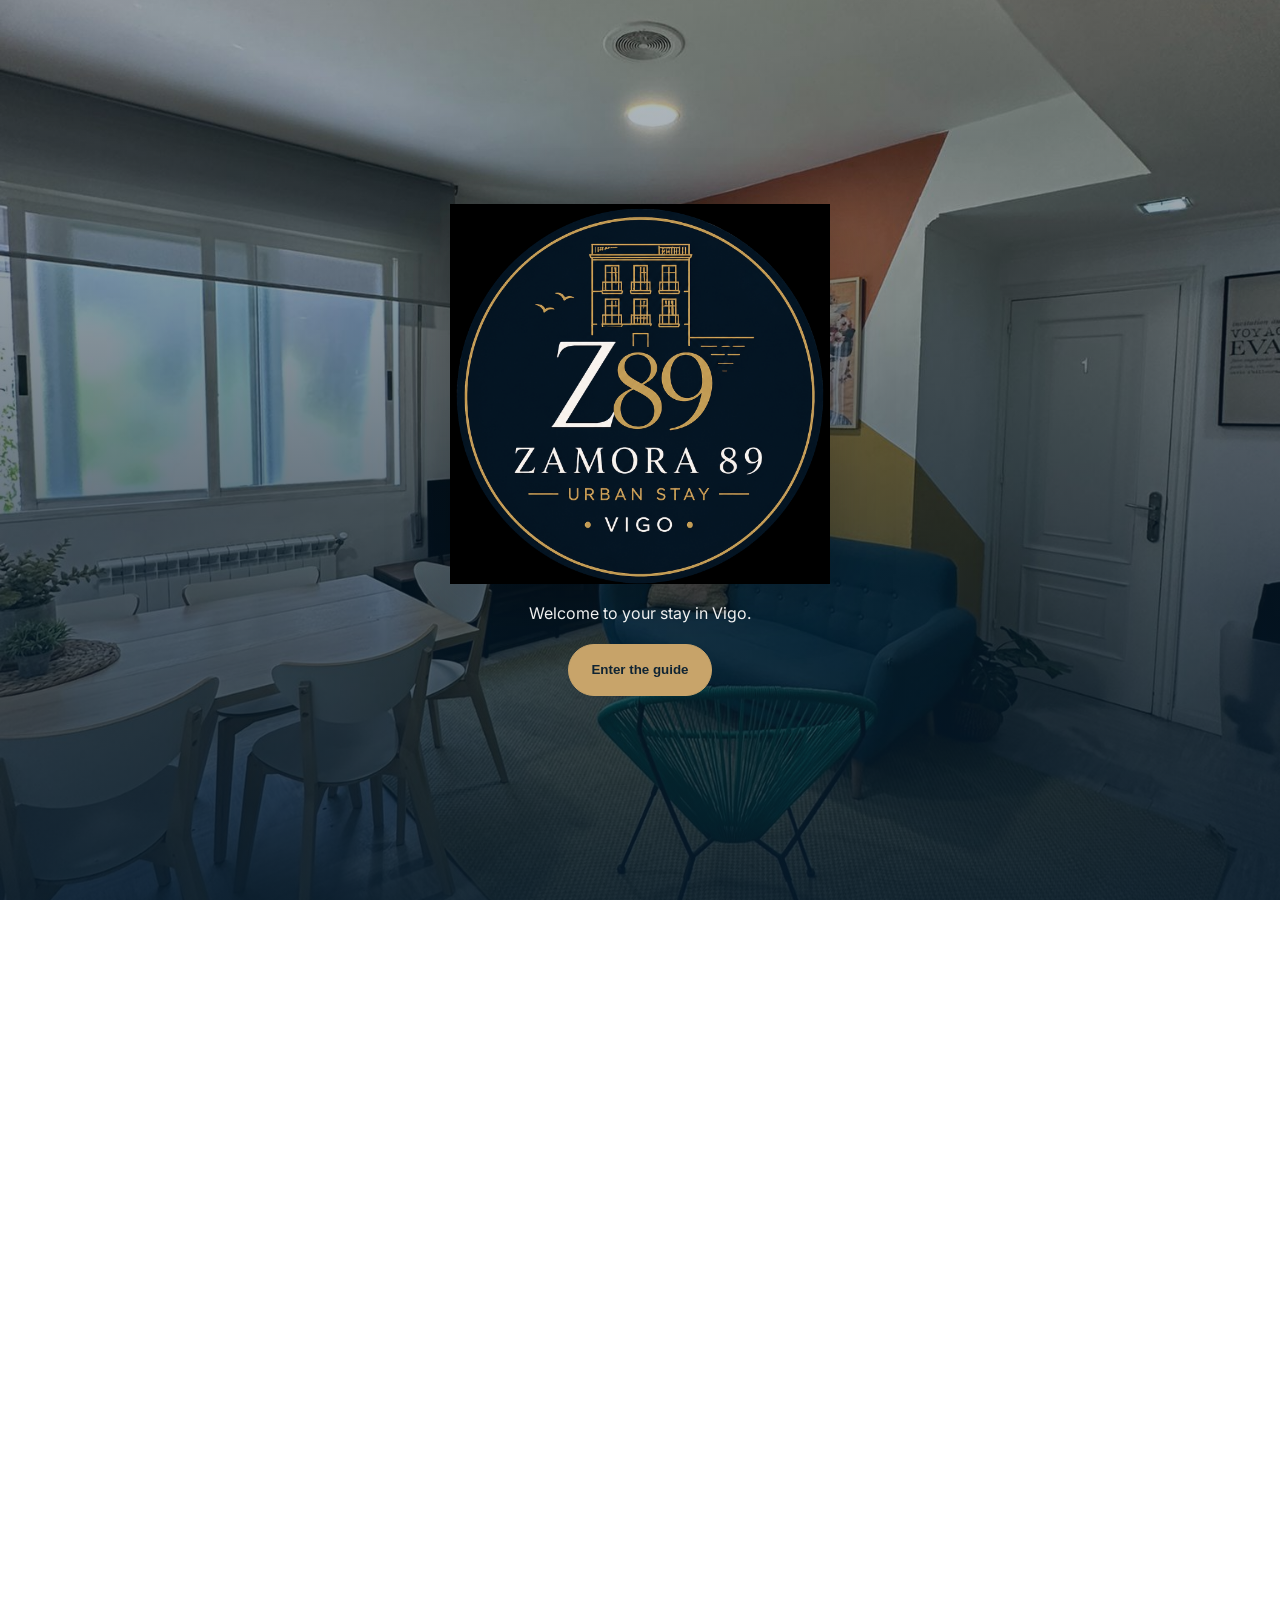
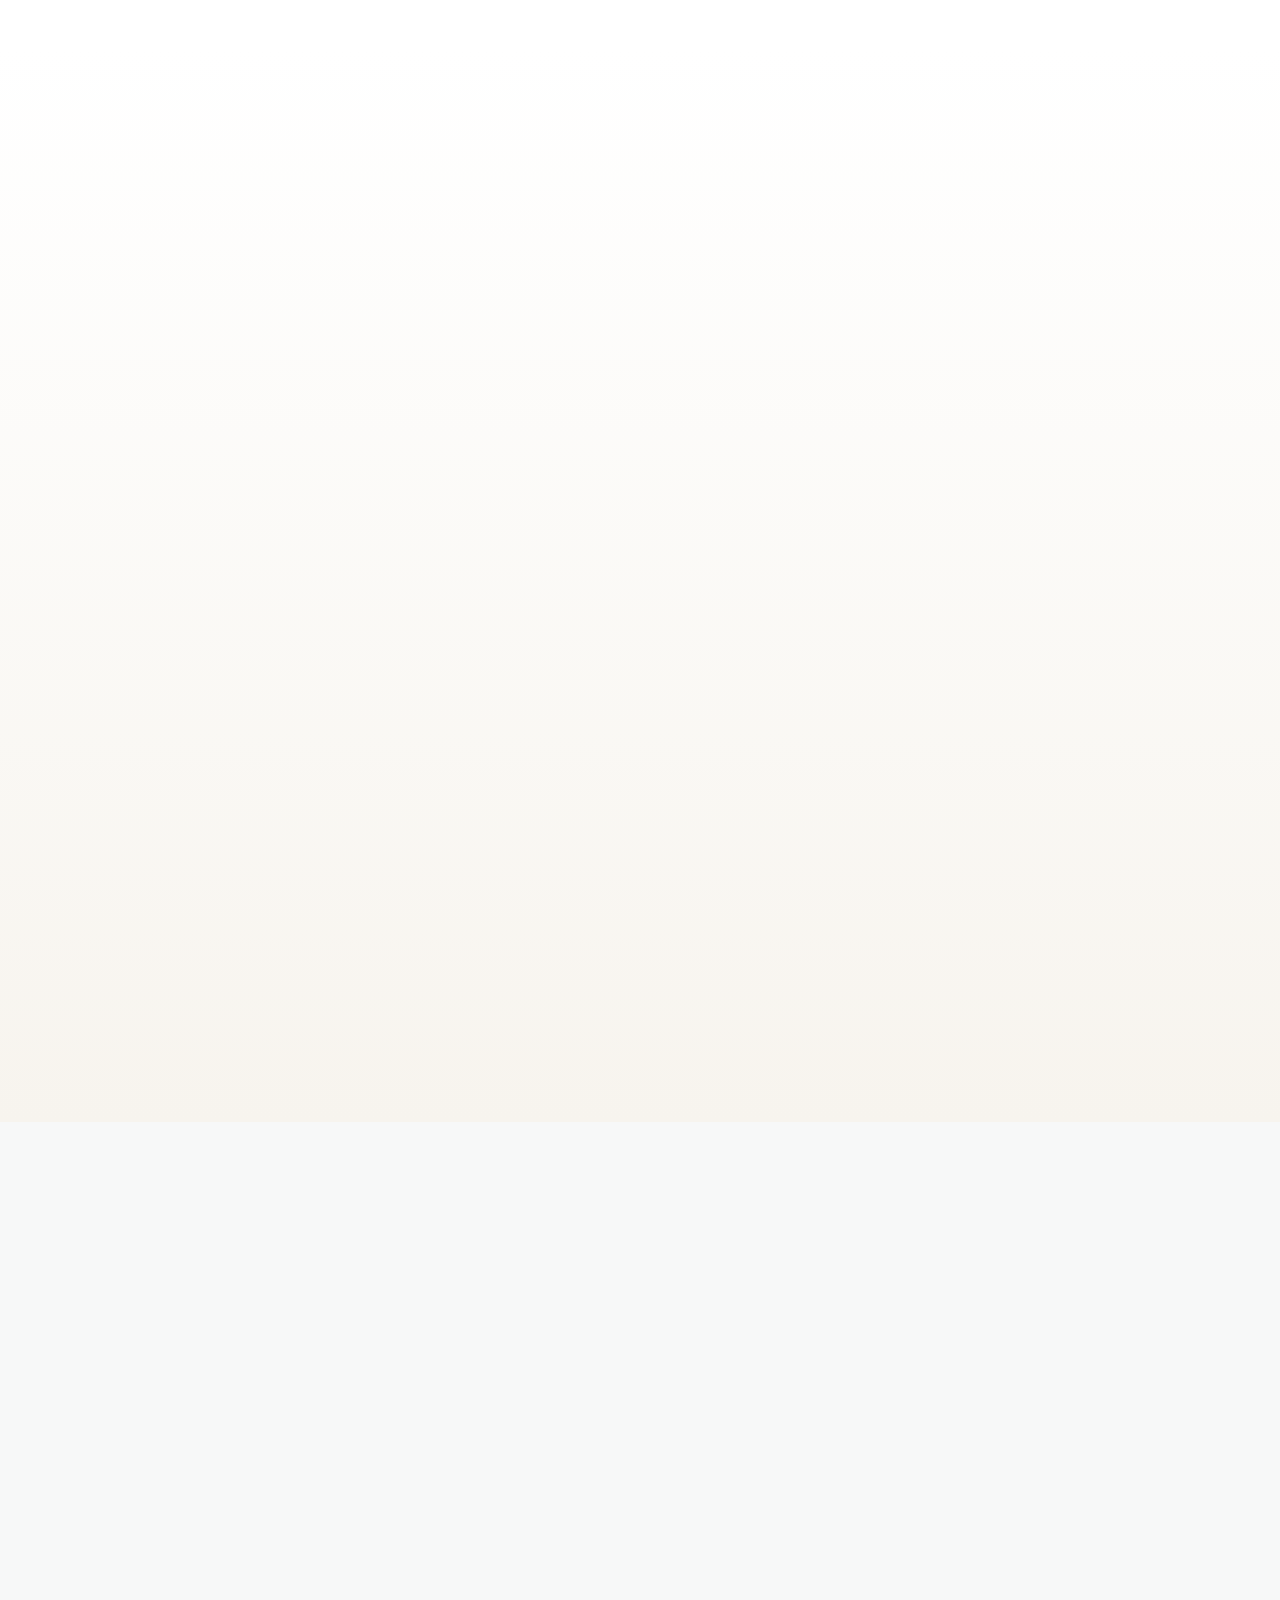
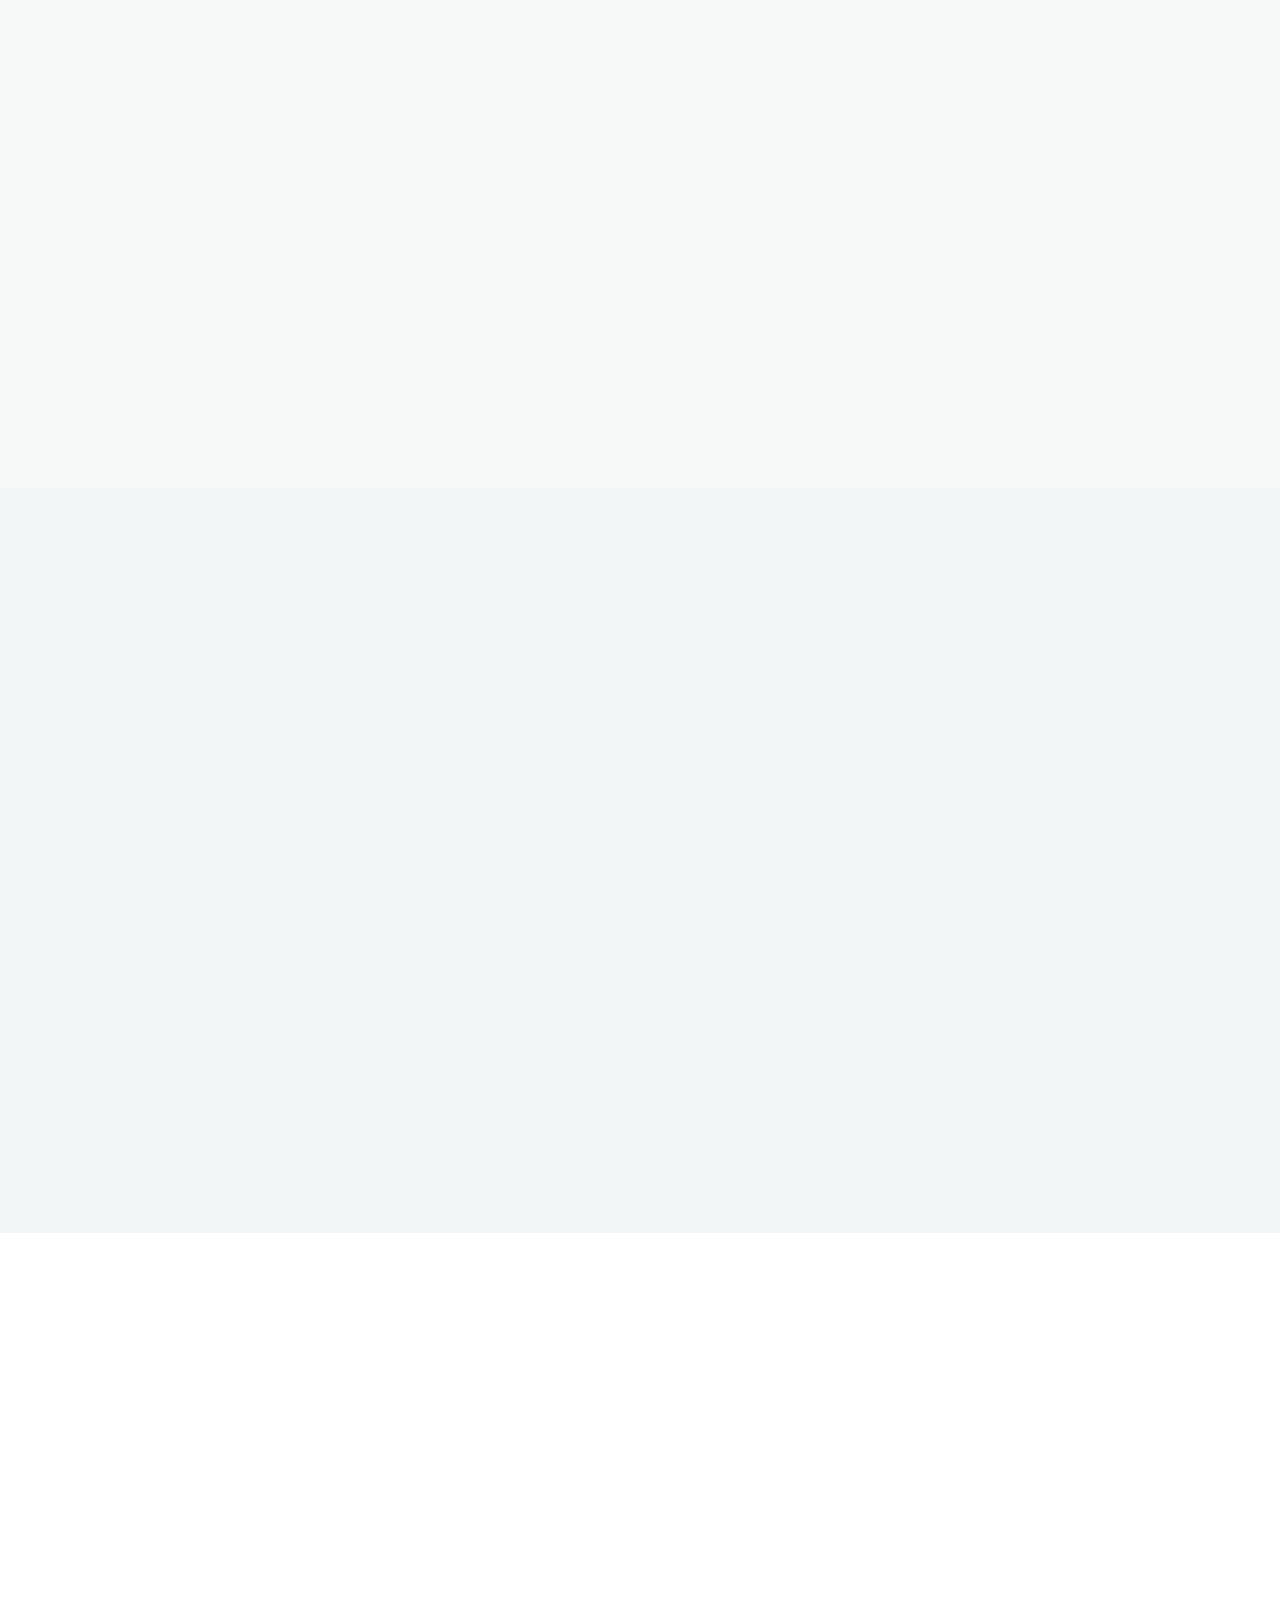
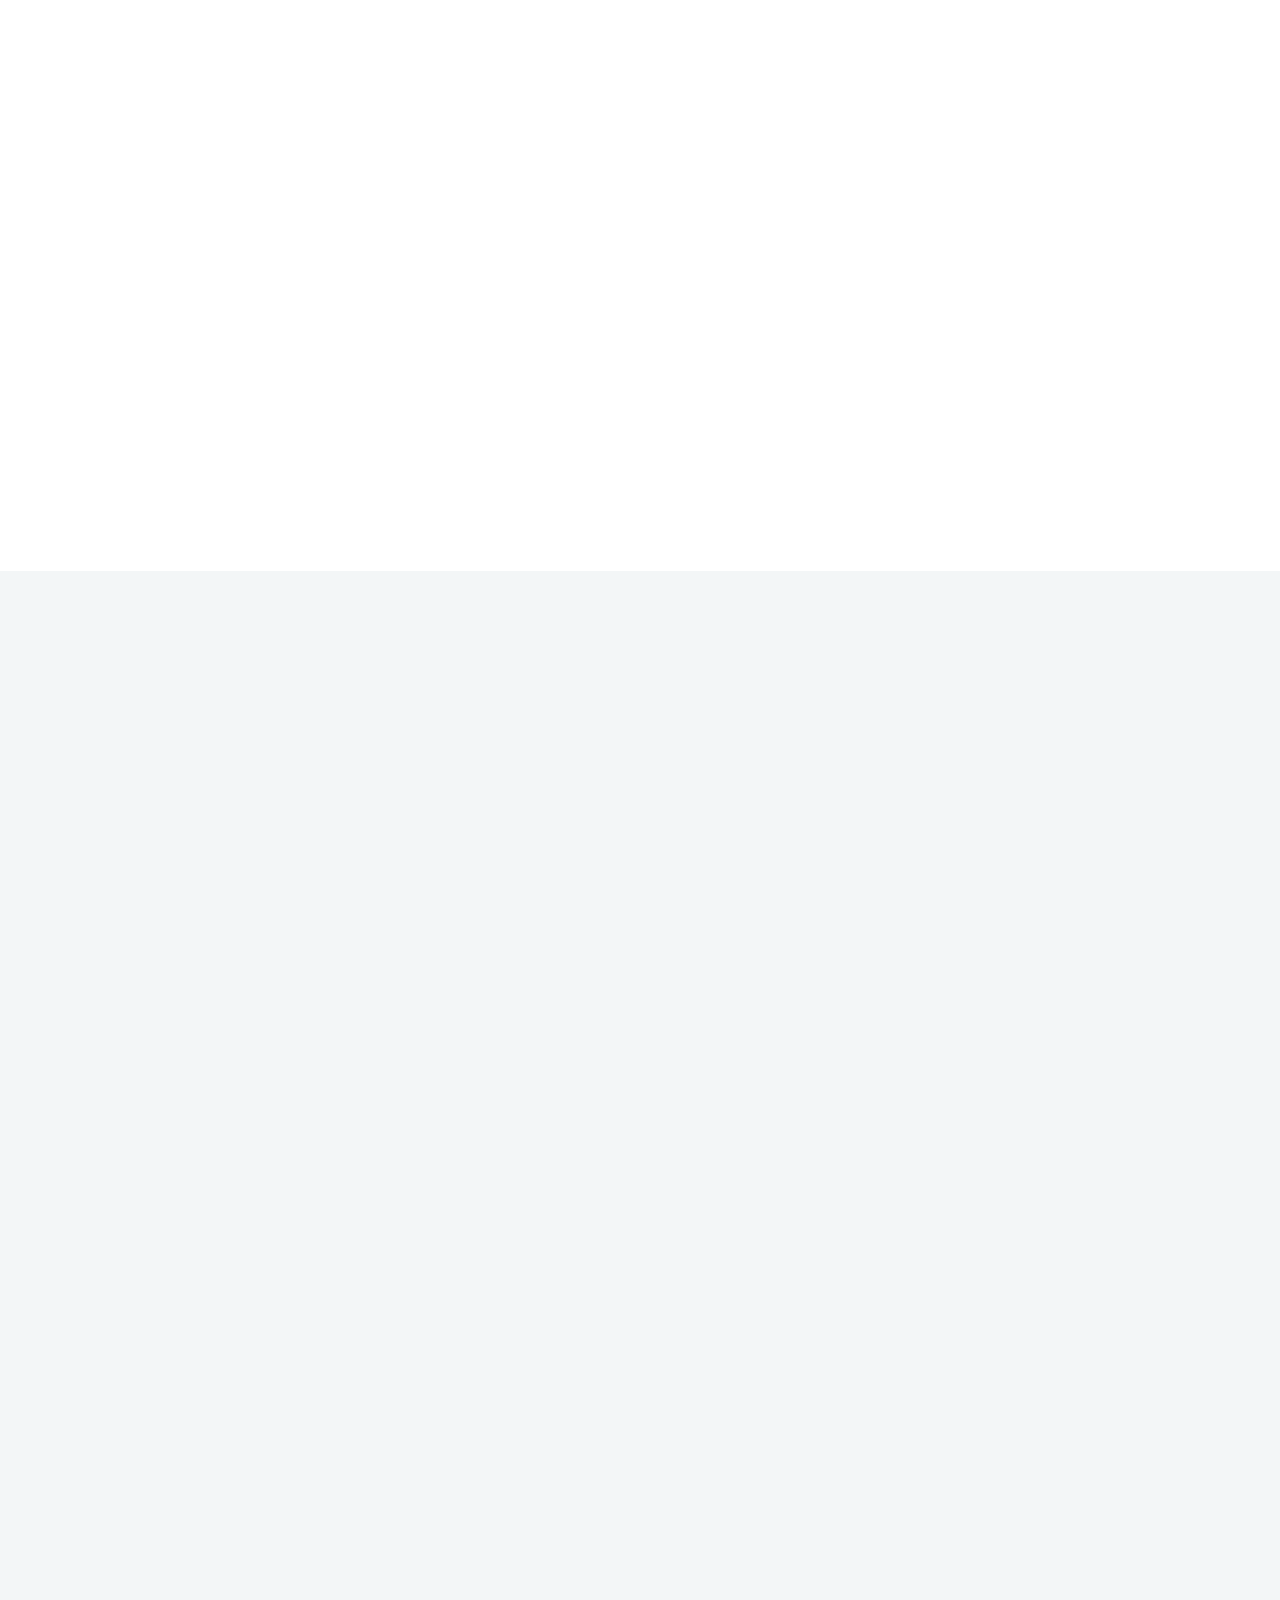
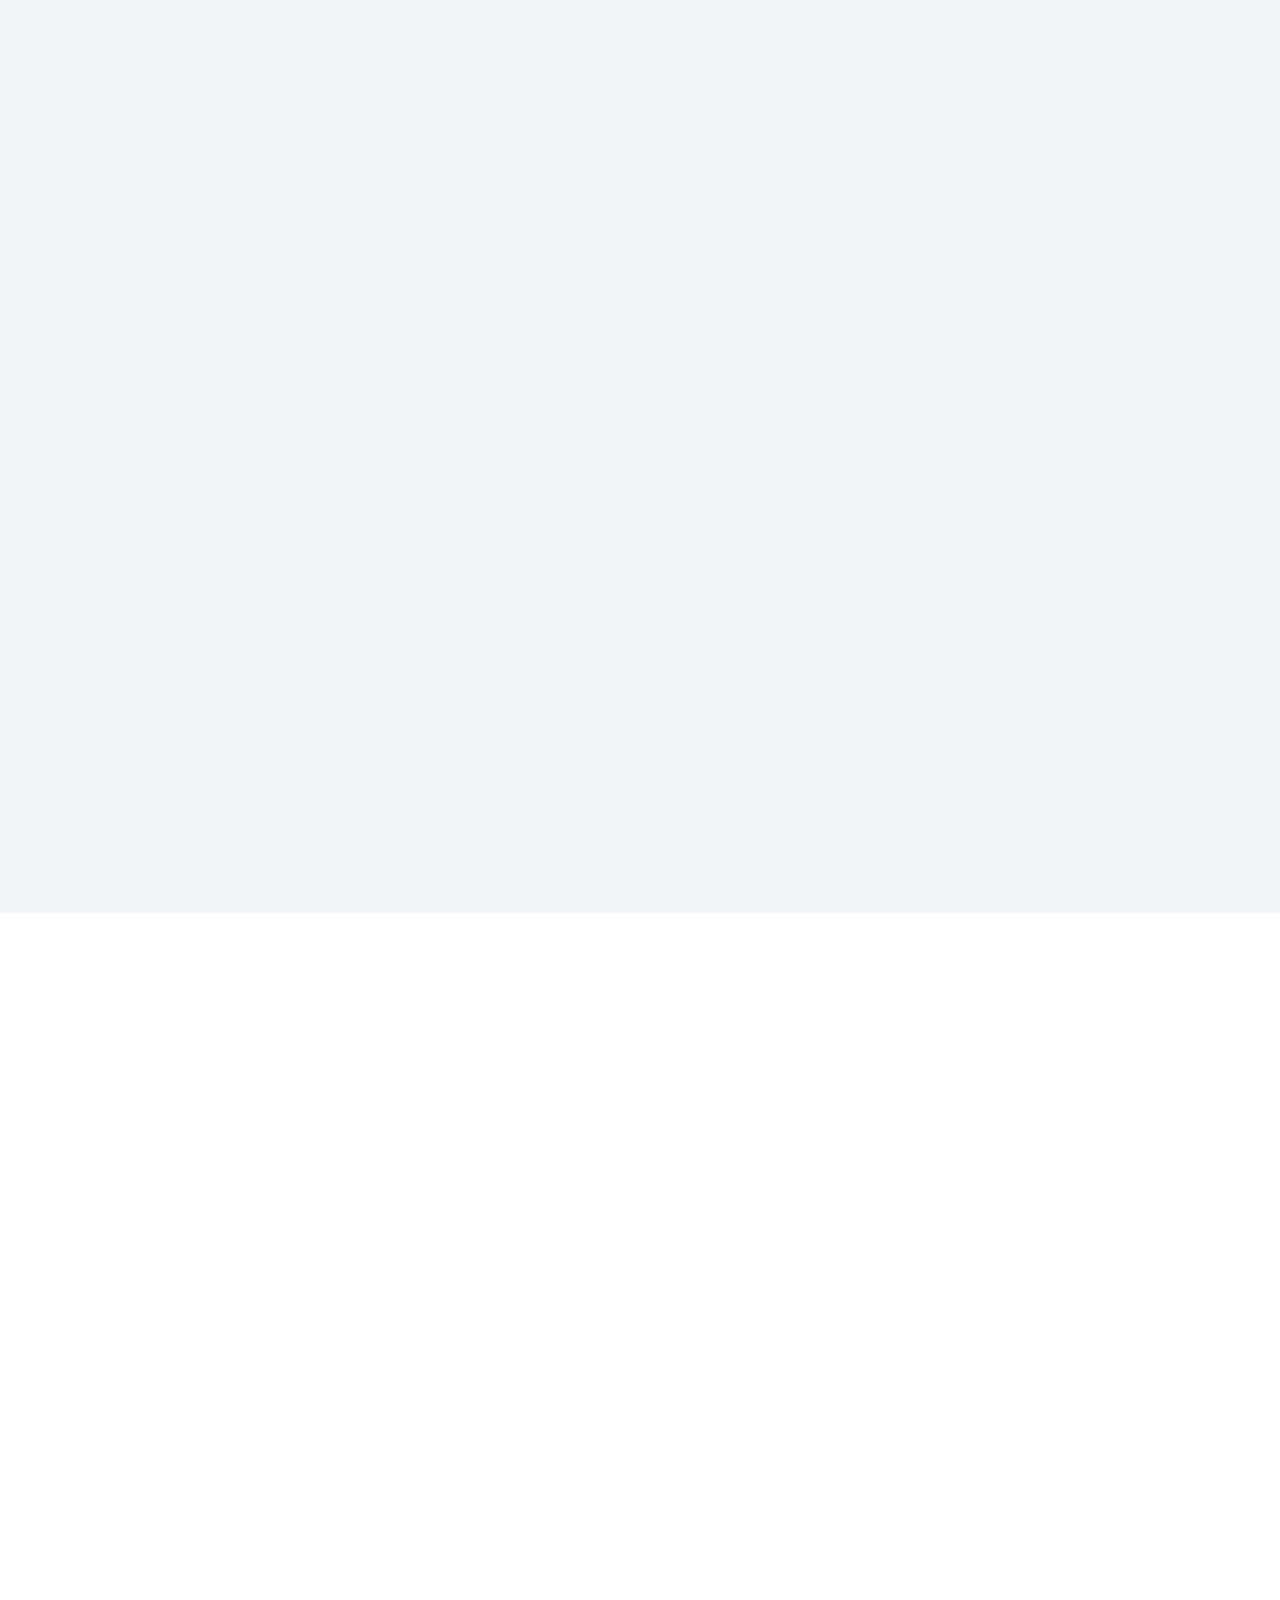
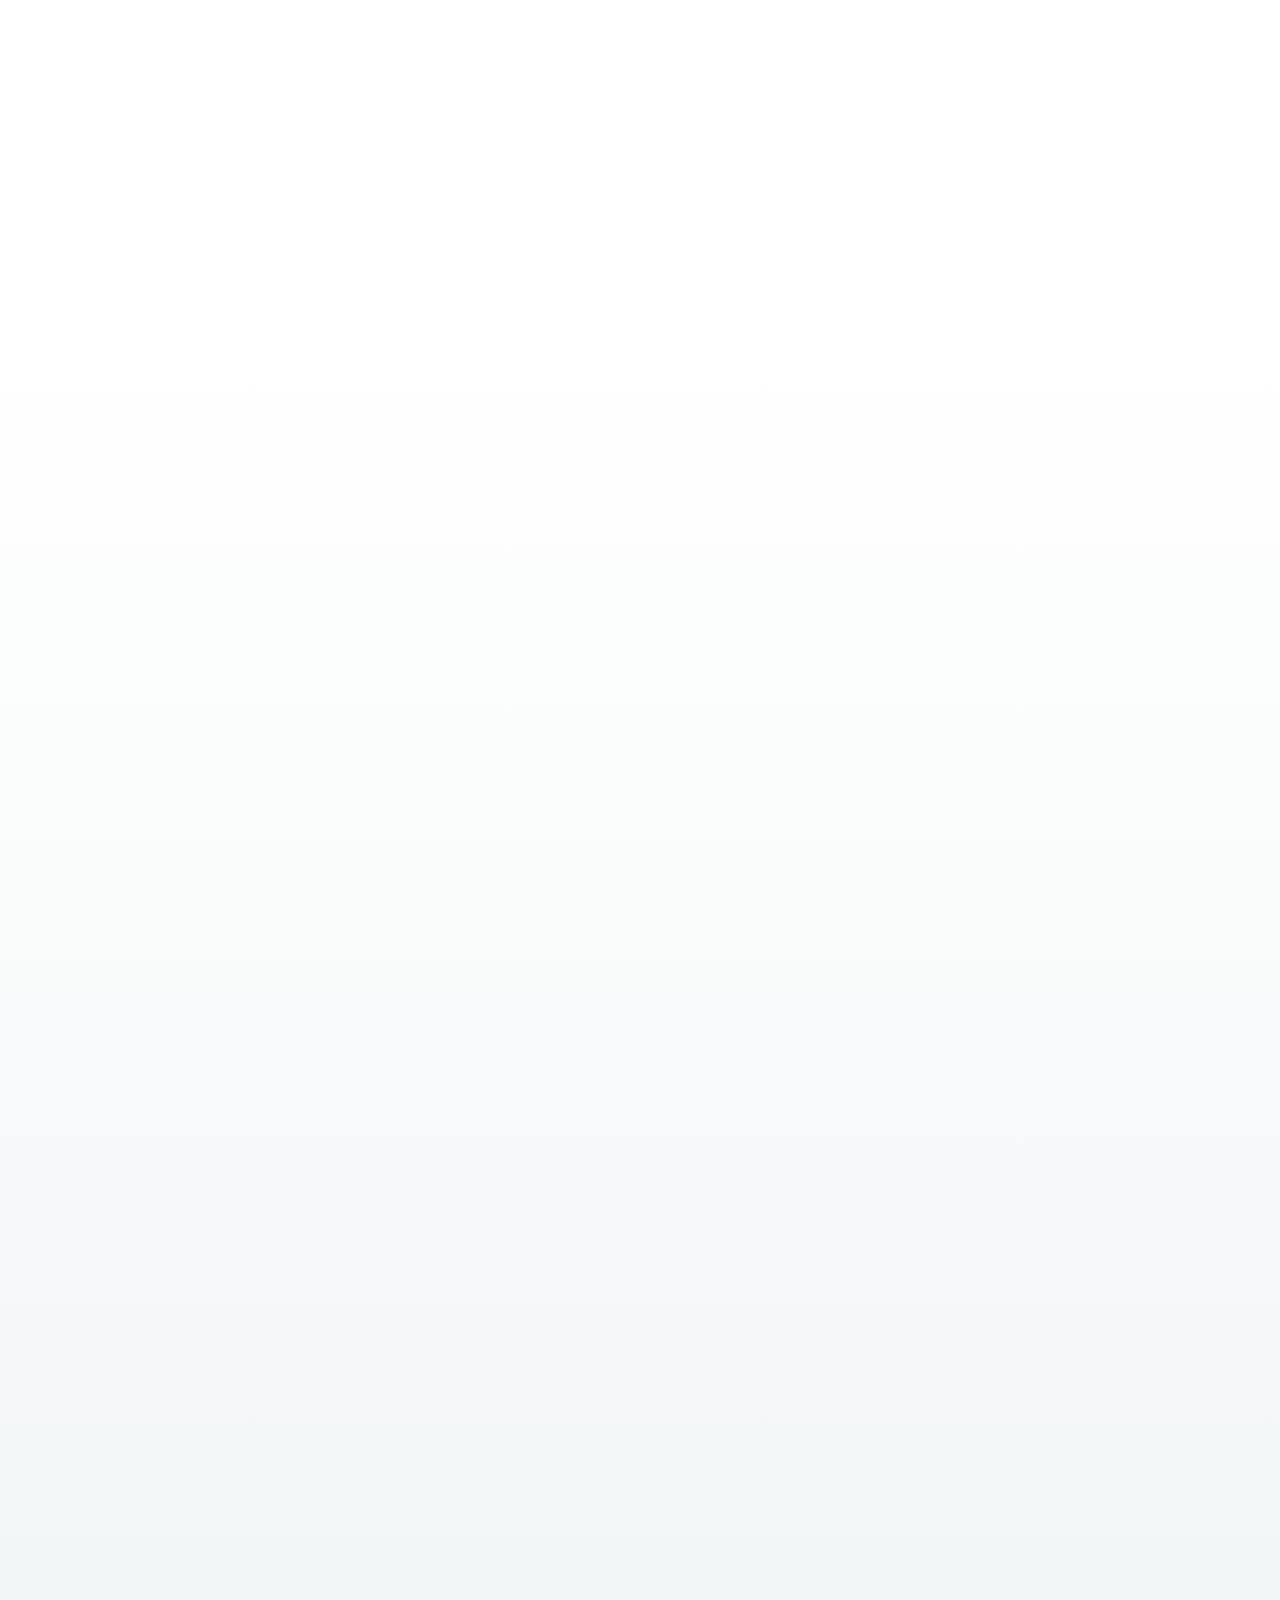
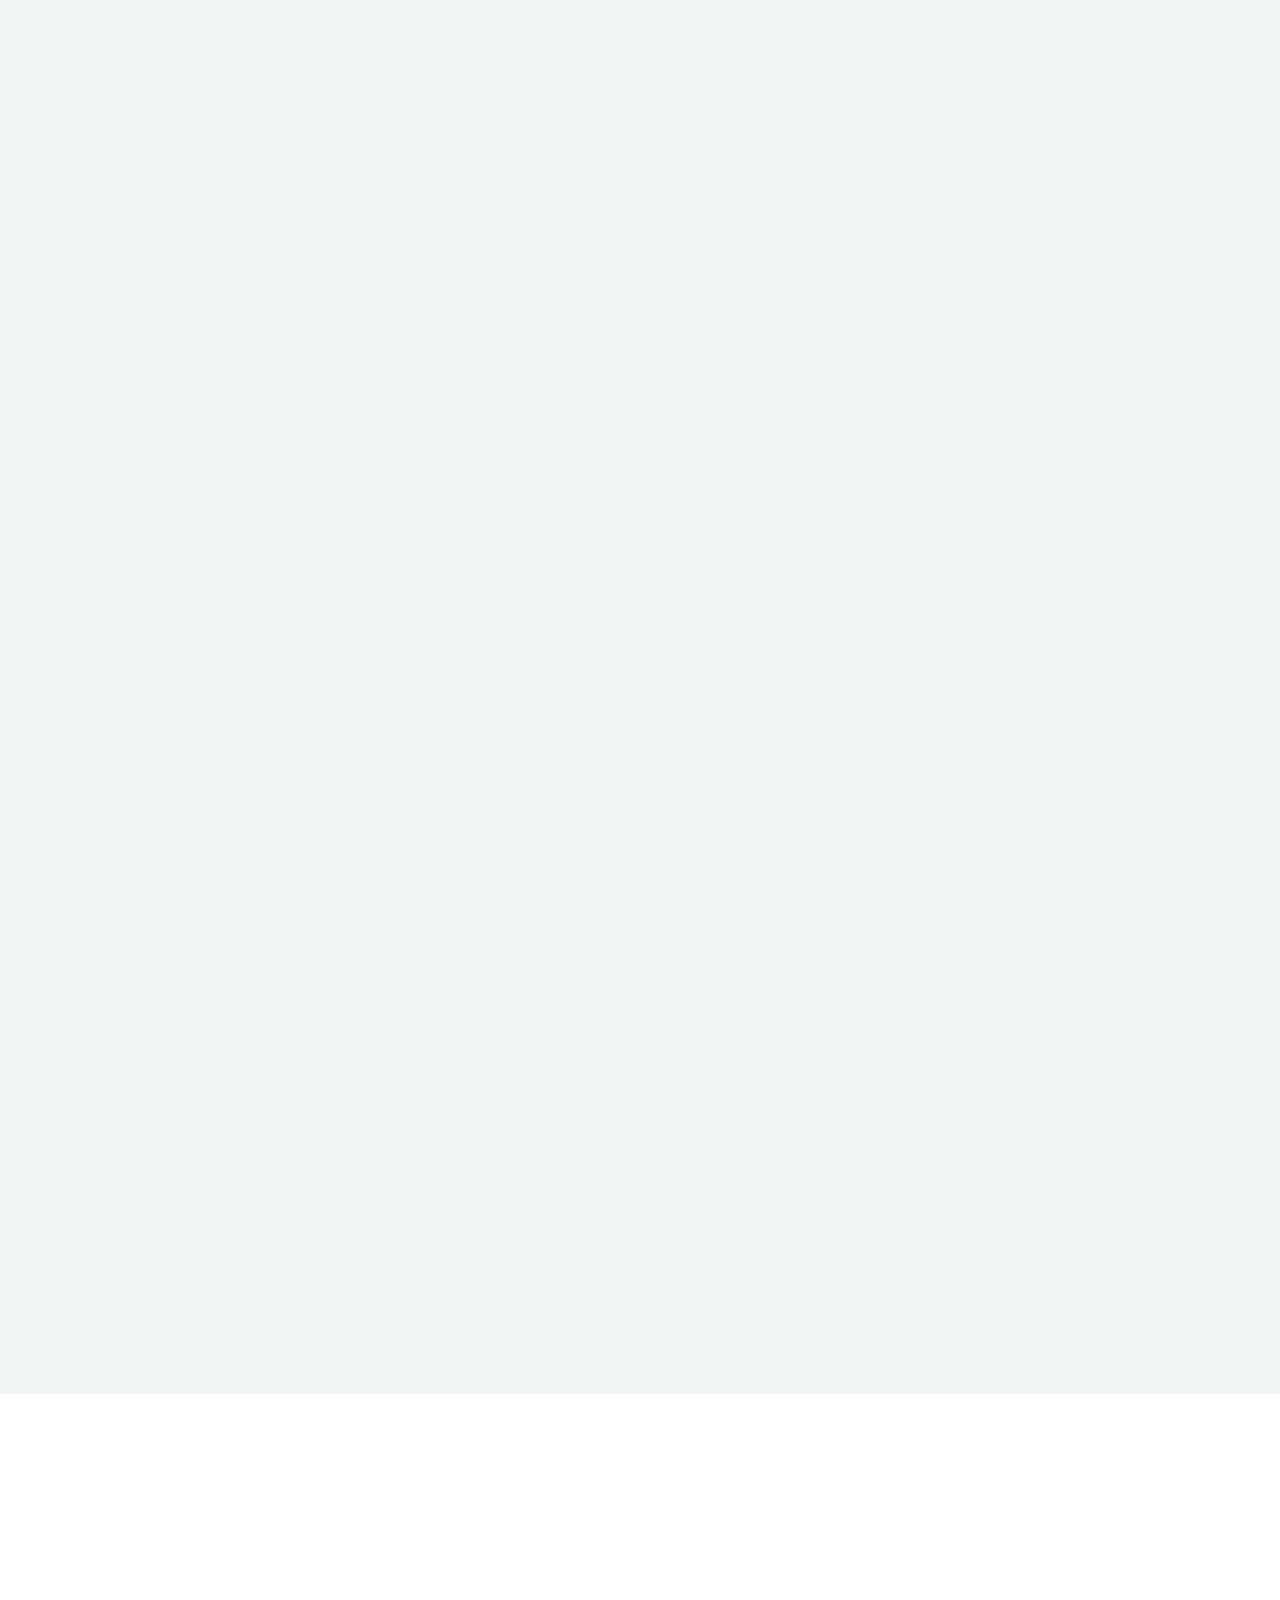
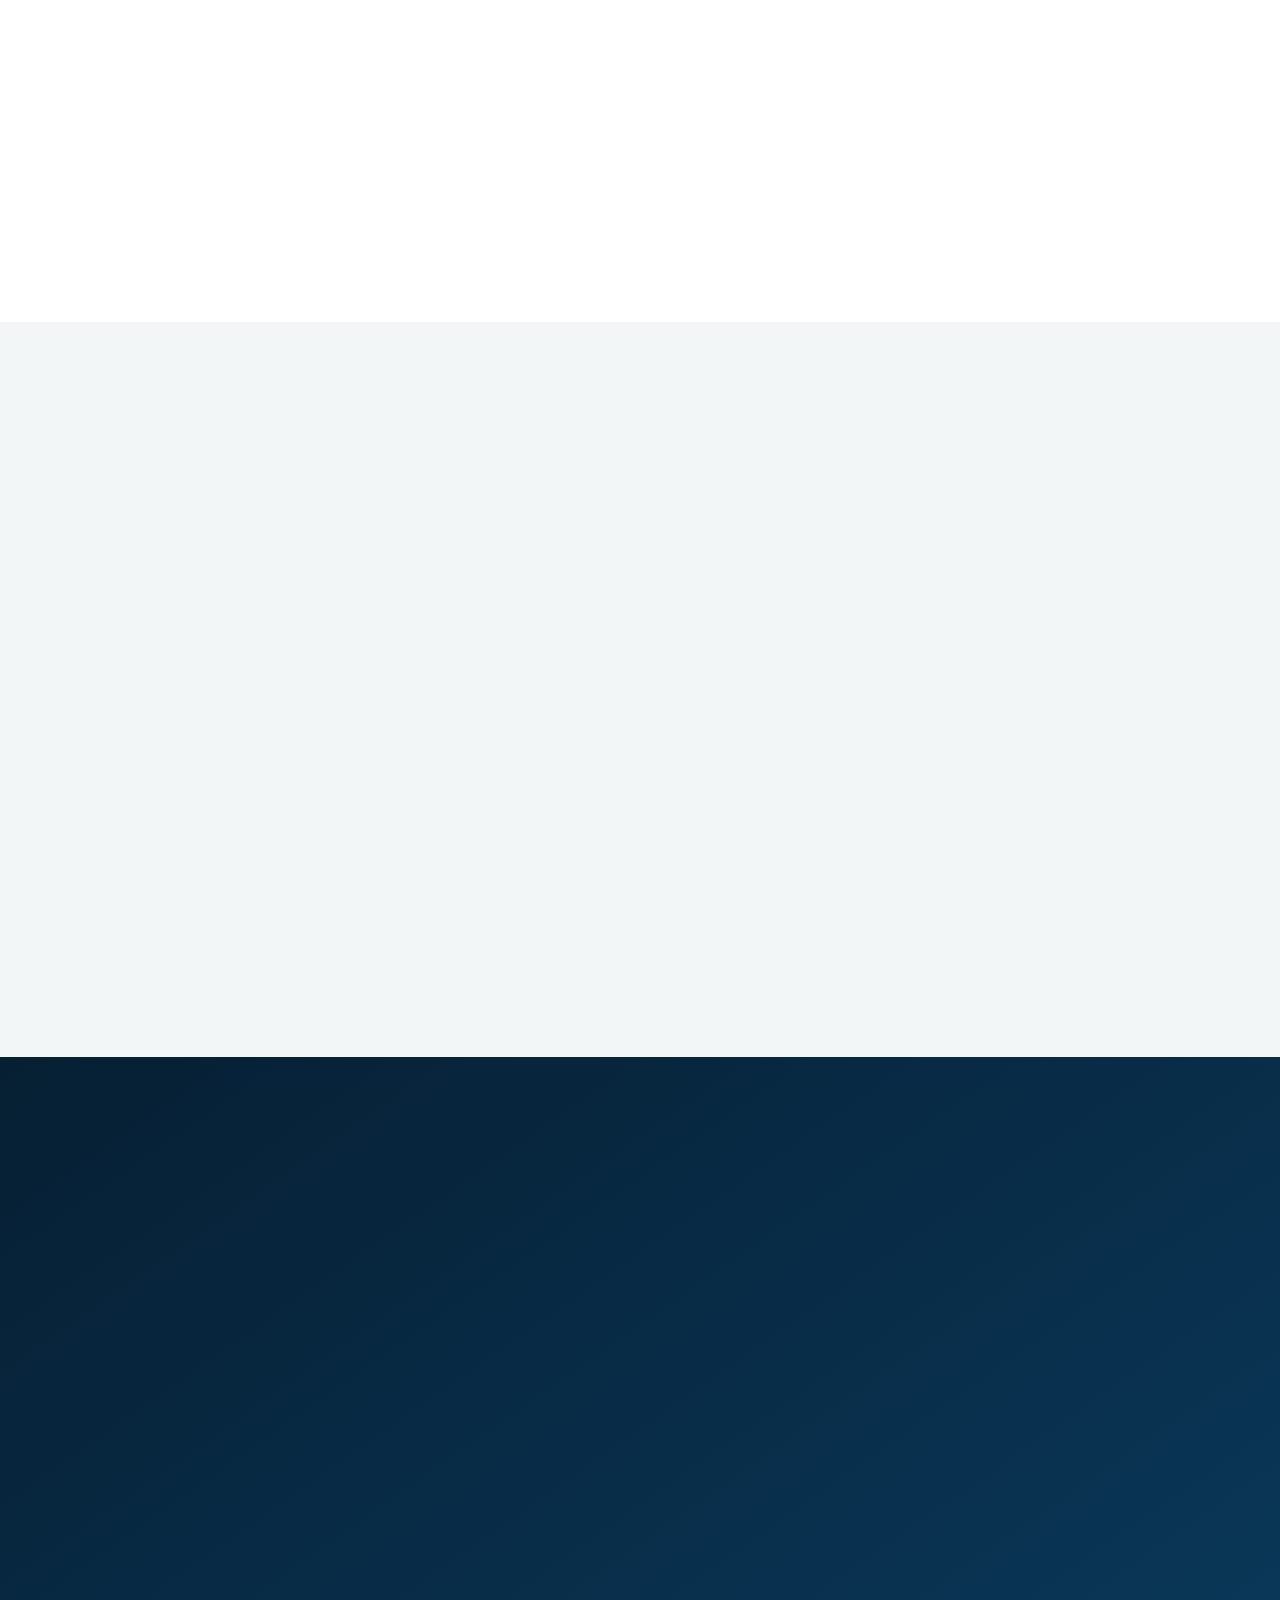
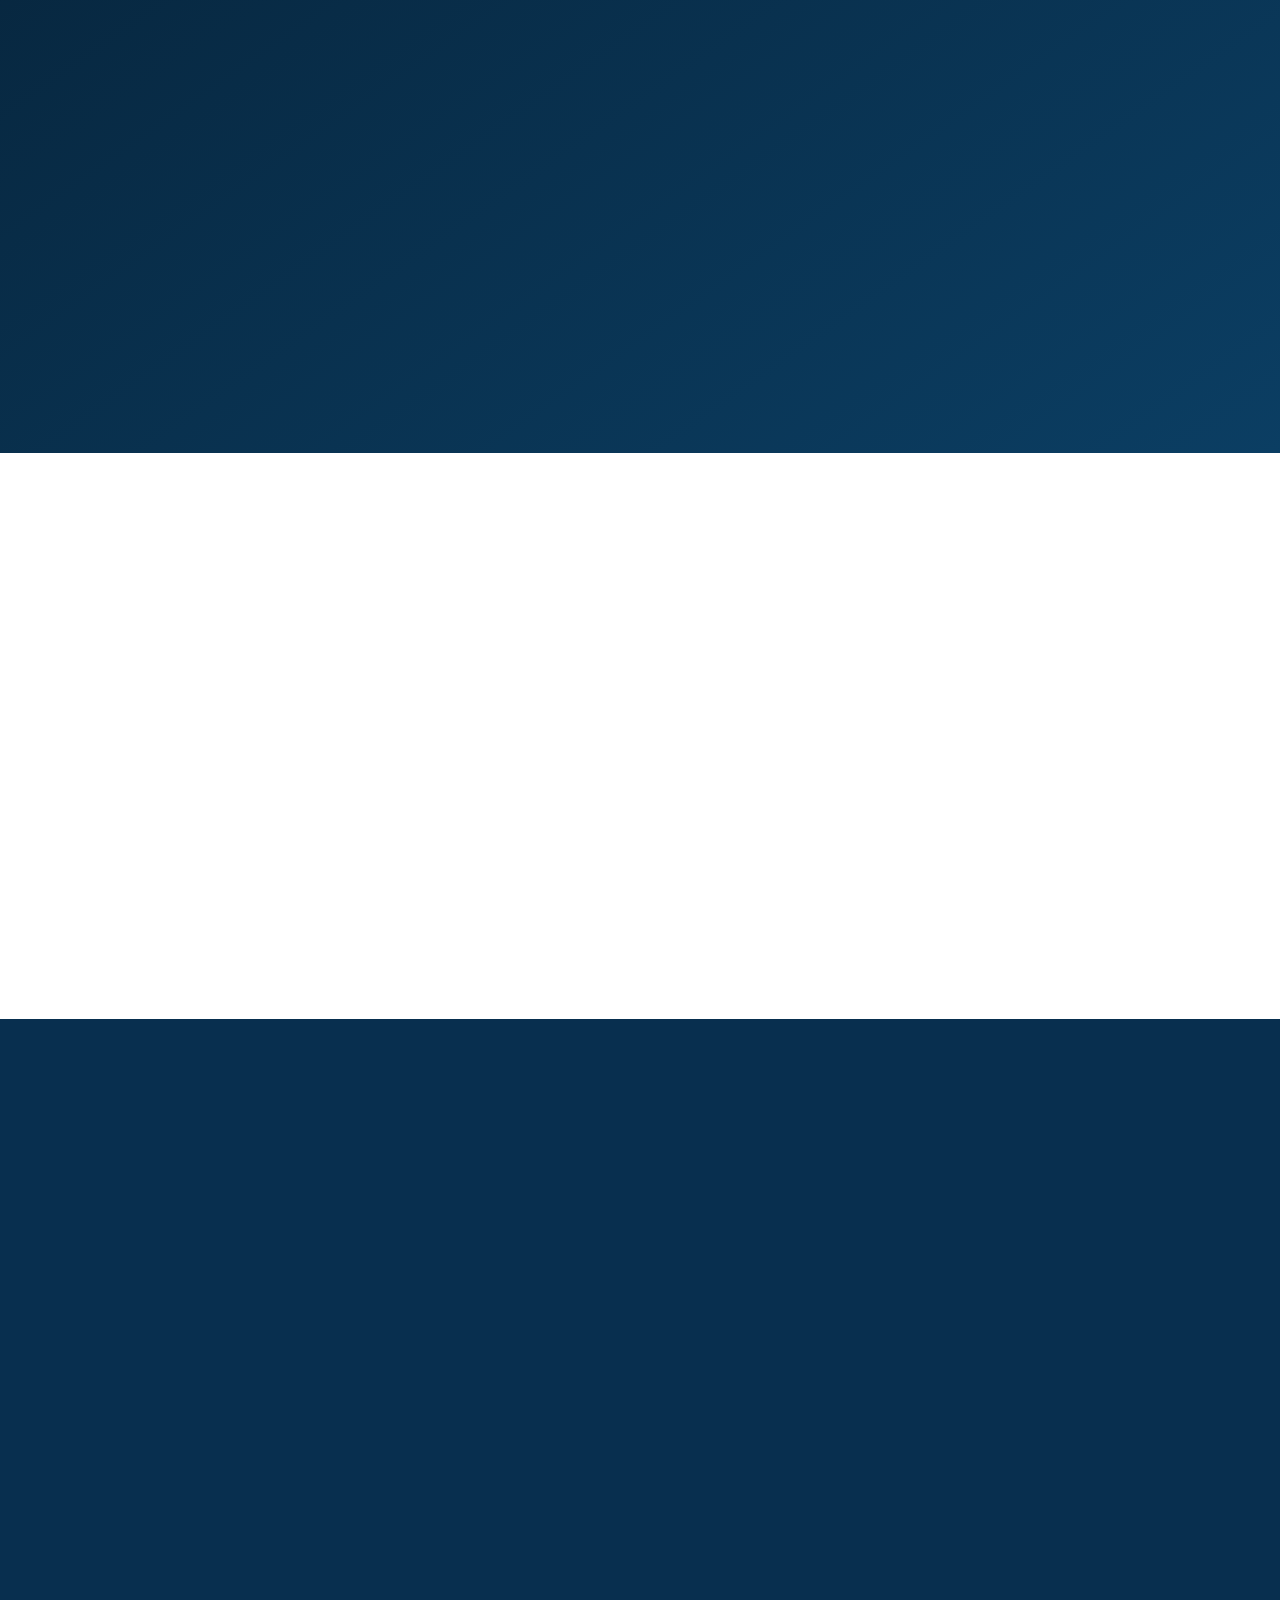
==== commit 2da24adb: "Versión oficial Zamora 89 2.00" ====
--- a/index.html
+++ b/index.html
@@ -1,4 +1,356 @@
-<!doctype html><html lang="es"><head><meta charset="utf-8"><meta name="viewport" content="width=device-width,initial-scale=1,viewport-fit=cover"><meta name="theme-color" content="#06283f"><meta name="description" content="Urban Stay Guide · Vigo"><link rel="manifest" href="manifest.webmanifest"><link rel="stylesheet" href="styles.css?v=3.0.1"><title>Urban Stay Guide</title></head><body>
-<header class="topbar"><button class="icon-btn mobile" id="menuBtn">☰</button><a class="brand" href="#home"><img id="brandLogo"><span id="brandName"></span></a><nav id="desktopNav"></nav><select id="languageSelect"><option value="es">🇪🇸 ES</option><option value="en">🇬🇧 EN</option><option value="fr">🇫🇷 FR</option><option value="de">🇩🇪 DE</option><option value="it">🇮🇹 IT</option><option value="pt">🇵🇹 PT</option><option value="nl">🇳🇱 NL</option></select></header>
-<aside id="drawer" class="drawer hidden"></aside><main id="app"></main><footer><img id="footerLogo"><p id="footerText"></p></footer>
-<script src="config.js?v=3.0.1"></script><script src="locales.js?v=3.0.1"></script><script src="app.js?v=3.0.1"></script></body></html>+<!doctype html>
+<html lang="es">
+<head>
+  <meta charset="utf-8">
+  <meta name="viewport" content="width=device-width,initial-scale=1,viewport-fit=cover">
+  <meta name="theme-color" content="#082f4f">
+  <meta name="description" content="Guía digital oficial de Zamora 89 Urban Stay en Vigo: llegada, WiFi, apartamento, restaurantes, playas, servicios y recomendaciones.">
+  <meta name="robots" content="index,follow">
+  <link rel="canonical" href="https://zamora89urbanstay.com/">
+  <meta property="og:type" content="website">
+  <meta property="og:locale" content="es_ES">
+  <meta property="og:title" content="Zamora 89 Urban Stay · Guía de huéspedes">
+  <meta property="og:description" content="Todo lo necesario para disfrutar de tu estancia en Vigo.">
+  <meta property="og:url" content="https://zamora89urbanstay.com/">
+  <meta property="og:image" content="https://zamora89urbanstay.com/assets/living-renovated.jpeg">
+  <meta name="twitter:card" content="summary_large_image">
+  <title>Z89 · Zamora 89 Urban Stay · Vigo</title>
+  <link rel="preconnect" href="https://fonts.googleapis.com">
+  <link rel="preconnect" href="https://fonts.gstatic.com" crossorigin>
+  <link href="https://fonts.googleapis.com/css2?family=Inter:wght@400;500;600;700&family=Manrope:wght@500;600;700;800&display=swap" rel="stylesheet">
+  <link rel="manifest" href="manifest.webmanifest">
+  <link rel="icon" type="image/png" href="assets/favicon.png">
+  <link rel="apple-touch-icon" href="assets/icon-192.png">
+  <link rel="stylesheet" href="styles.css">
+</head>
+<body>
+<div class="welcome" id="welcome" aria-label="Bienvenida">
+  <img src="assets/living-renovated.jpeg" alt="Salón renovado de Zamora 89 Urban Stay">
+  <div class="welcome__shade"></div>
+  <div class="welcome__content">
+    <img class="welcome__logo" src="assets/logo-z89.png" alt="Zamora 89 Urban Stay">
+    <p>Bienvenido a tu estancia en Vigo.</p>
+    <button class="button button--gold" id="enterBtn">Entrar en la guía</button>
+  </div>
+</div>
+<header class="topbar">
+  <button class="icon-button" id="menuBtn" aria-expanded="false" aria-label="Abrir menú">☰</button>
+  <a class="brand" href="#inicio" aria-label="Ir al inicio"><img src="assets/logo-z89.png" alt="Zamora 89 Urban Stay"></a>
+  <div class="topbar__actions">
+    <div class="language-picker">
+      <button class="language-toggle" id="languageToggle" type="button" aria-expanded="false" aria-controls="languageMenu" aria-label="Seleccionar idioma"><span id="languageCurrent">🇪🇸 ES</span><span aria-hidden="true">⌄</span></button>
+      <div class="language-menu" id="languageMenu">
+        <button type="button" data-language="es">🇪🇸 Español</button>
+        <button type="button" data-language="en">🇬🇧 English</button>
+        <button type="button" data-language="fr">🇫🇷 Français</button>
+        <button type="button" data-language="pt">🇵🇹 Português</button>
+        <button type="button" data-language="de">🇩🇪 Deutsch</button>
+      </div>
+    </div>
+    <a class="icon-button" href="https://www.google.com/maps/dir/?api=1&destination=Calle+Zamora+89%2C+Vigo" target="_blank" rel="noopener" aria-label="Cómo llegar">⌖</a>
+  </div>
+</header>
+<aside class="drawer" id="drawer" aria-hidden="true">
+  <button class="drawer__close" id="closeMenu" aria-label="Cerrar menú">×</button>
+  <nav>
+    <a href="#inicio">Inicio</a><a href="#llegada">Llegada y acceso</a><a href="#aparcamiento">Aparcamiento</a><a href="#wifi">WiFi</a><a href="#apartamento">El apartamento</a><a href="#habitaciones">Habitaciones</a>
+    <a href="#vigo">Descubre Vigo</a><a href="#eventos">Eventos en Vigo</a><a href="#restaurantes">Restaurantes</a><a href="#cafeterias">Cafeterías</a>
+    <a href="#servicios">Servicios cercanos</a><a href="#instalar">Instalar la app</a><a href="#checkout">Check-out</a><a href="#valoracion">Valora tu estancia</a>
+  </nav>
+</aside>
+<div class="scrim" id="scrim"></div>
+<main>
+<section class="hero section" id="inicio">
+  <div class="hero__copy">
+    <span class="eyebrow">VIGO · GALICIA</span>
+    <h1>Tu estancia en Vigo empieza aquí.</h1>
+    <p>Todo lo necesario para llegar, instalarte y descubrir la ciudad con nuestras recomendaciones personales.</p>
+    <div class="hero__actions"><a class="button" href="#apartamento">Explorar la guía</a></div>
+  </div>
+  <img src="assets/living-renovated.jpeg" alt="Salón renovado de Zamora 89">
+</section>
+<section class="quick-grid section section--compact" aria-label="Accesos principales">
+  <a class="quick-card" href="#llegada"><span>↳</span><strong>Llegada</strong><small>Reconoce el edificio</small></a>
+  <a class="quick-card" href="#wifi"><span>⌁</span><strong>WiFi</strong><small>Conexión mediante QR</small></a>
+  <a class="quick-card" href="#apartamento"><span>⌂</span><strong>El apartamento</strong><small>7 habitaciones · 4 baños</small></a>
+  <a class="quick-card" href="#vigo"><span>⌖</span><strong>Descubre Vigo</strong><small>Lugares imprescindibles</small></a>
+</section>
+<section class="section section--arrival" id="llegada">
+  <div class="section-heading">
+    <span class="eyebrow">LLEGADA AL EDIFICIO</span>
+    <h2>Así reconocerás Zamora 89.</h2>
+    <p>La entrada se encuentra en el número 89 de la calle Zamora. El edificio dispone de puerta automática, rampa y ascensor.</p>
+  </div>
+  <figure class="arrival-approved">
+    <img src="assets/portal-aprobado.png" alt="Entrada y acceso de Zamora 89 Urban Stay">
+  </figure>
+  <div class="action-row"><a class="button" href="https://www.google.com/maps/dir/?api=1&destination=Calle+Zamora+89%2C+Vigo" target="_blank" rel="noopener">Abrir ruta en Google Maps</a></div>
+</section>
+
+
+<section class="section section--parking" id="aparcamiento">
+  <div class="section-heading">
+    <span class="eyebrow">LLEGADA EN COCHE</span>
+    <h2>Aparcamiento cerca de Zamora 89.</h2>
+    <p>Consulta la zona gratuita recomendada, el horario de la zona ORA y el parking cubierto más próximo.</p>
+  </div>
+  <figure class="parking-guide">
+    <img src="assets/aparcamiento-zamora89.png" alt="Guía de aparcamiento de Zamora 89 con zona gratuita, zona ORA y parking cubierto">
+  </figure>
+  <div class="parking-actions">
+    <a class="button" href="https://www.google.com/maps/search/?api=1&query=aparcamiento+cerca+de+Calle+Zamora+89+Vigo" target="_blank" rel="noopener">Abrir zona en Google Maps</a>
+    <a class="button button--outline" href="https://www.telpark.com/" target="_blank" rel="noopener">Abrir Telpark</a>
+  </div>
+  <p class="parking-note"><strong>Zona ORA:</strong> lunes a viernes, de 09:00 a 14:00 y de 16:00 a 20:00. Máximo 2 horas. Comprueba siempre la señalización de la calle.</p>
+</section>
+
+<section class="section section--tint" id="wifi">
+  <div class="section-heading">
+    <span class="eyebrow">CONEXIÓN DEL APARTAMENTO</span>
+    <h2>WiFi en un solo paso.</h2>
+    <p>Escanea el código con la cámara del móvil o introduce los datos manualmente.</p>
+  </div>
+  <article class="wifi-clean-card">
+    <div class="wifi-clean-info">
+      <span class="wifi-icon" aria-hidden="true">⌁</span>
+      <div class="wifi-field">
+        <small>LÍNEA</small>
+        <strong id="wifiNetwork">MOVISTAR_1440</strong>
+      </div>
+      <div class="wifi-divider"></div>
+      <div class="wifi-field">
+        <small>CLAVE</small>
+        <strong id="wifiPassword">PVkoGihBWPyYa8wAD6oy</strong>
+      </div>
+      <button class="button button--small button--outline" id="copyWifi" type="button">Copiar clave</button>
+    </div>
+    <button class="wifi-clean-qr" type="button" data-qr="assets/wifi-qr-limpio.png" aria-label="Ampliar código QR del WiFi">
+      <img src="assets/wifi-qr-limpio.png" alt="Código QR para conectarse al WiFi">
+      <span>Escanear para conectar</span>
+    </button>
+  </article>
+</section>
+
+<div class="lightbox" id="wifiLightbox" aria-hidden="true">
+  <button class="lightbox__close" id="closeWifi" type="button" aria-label="Cerrar imagen">×</button>
+  <img id="wifiLightboxImage" src="assets/wifi-qr-limpio.png" alt="Código QR del WiFi ampliado">
+</div>
+
+<section class="section" id="apartamento">
+  <div class="section-heading"><span class="eyebrow">TU ALOJAMIENTO</span><h2>Zamora 89 Urban Stay</h2><p>Calle Zamora 89 · Vigo. Un alojamiento amplio y luminoso, preparado para familias y grupos de hasta 12 huéspedes.</p></div>
+  <div class="facts"><div><strong>7</strong><span>habitaciones</span></div><div><strong>4</strong><span>baños</span></div><div><strong>15:00</strong><span>check-in</span></div><div><strong>12:00</strong><span>check-out</span></div></div>
+  <div class="action-row"><a class="button" href="https://www.google.com/maps/dir/?api=1&destination=Calle+Zamora+89%2C+Vigo" target="_blank" rel="noopener">Cómo llegar</a></div>
+  <div class="split-feature"><img src="assets/kitchen.jpeg" alt="Cocina de Zamora 89" loading="lazy"><div><span class="eyebrow">COCINA Y SALÓN</span><h3>Espacios para compartir.</h3><ul class="checklist"><li>Cocina equipada</li><li>Horno y microondas</li><li>Lavadora</li><li>Cafetera</li><li>Comedor amplio</li><li>Salón renovado</li><li>Ascensor</li></ul></div></div>
+</section>
+<section class="section section--tint" id="habitaciones">
+  <div class="section-heading"><span class="eyebrow">DESCANSO Y PRIVACIDAD</span><h2>Las habitaciones</h2><p>Todas disponen de televisión y nevera privada. La Habitación 1 tiene un pequeño balcón y la Habitación 7 cuenta con cama individual.</p></div>
+  <div class="gallery gallery--rooms">
+    <article class="photo-card"><img src="assets/room-1.jpeg" alt="Habitación 1" loading="lazy"><div><strong>Habitación 1</strong><span>140 × 200 · balcón</span></div></article>
+    <article class="photo-card"><img src="assets/room-2.jpeg" alt="Habitación 2" loading="lazy"><div><strong>Habitación 2</strong><span>140 × 200</span></div></article>
+    <article class="photo-card"><img src="assets/room-3.jpeg" alt="Habitación 3" loading="lazy"><div><strong>Habitación 3</strong><span>140 × 200</span></div></article>
+    <article class="photo-card"><img src="assets/room-4.jpeg" alt="Habitación 4" loading="lazy"><div><strong>Habitación 4</strong><span>140 × 200</span></div></article>
+    <article class="photo-card"><img src="assets/room-5.jpeg" alt="Habitación 5" loading="lazy"><div><strong>Habitación 5</strong><span>140 × 200</span></div></article>
+    <article class="photo-card"><img src="assets/room-6.jpeg" alt="Habitación 6" loading="lazy"><div><strong>Habitación 6</strong><span>140 × 200</span></div></article>
+    <article class="photo-card"><img src="assets/room-7.jpeg" alt="Habitación 7" loading="lazy"><div><strong>Habitación 7</strong><span>90 × 200</span></div></article>
+  </div>
+  <h3 class="subheading">Cuatro baños</h3>
+  <div class="gallery gallery--baths">
+    <article class="photo-card"><img src="assets/bath-1.jpeg" alt="Baño 1" loading="lazy"><div><strong>Baño 1</strong><span>Ducha</span></div></article>
+    <article class="photo-card"><img src="assets/bath-2.jpeg" alt="Baño 2" loading="lazy"><div><strong>Baño 2</strong><span>Ducha</span></div></article>
+    <article class="photo-card"><img src="assets/bath-3.jpeg" alt="Baño 3" loading="lazy"><div><strong>Baño 3</strong><span>Ducha</span></div></article>
+    <article class="photo-card"><img src="assets/bath-4.jpeg" alt="Baño 4" loading="lazy"><div><strong>Baño 4</strong><span>Ducha</span></div></article>
+  </div>
+  <div class="split-feature wellness"><img src="assets/wellness.jpeg" alt="Espacio de ejercicio" loading="lazy"><div><span class="eyebrow">UN EXTRA DURANTE TU ESTANCIA</span><h3>Un espacio para cuidarte.</h3><p>Una pequeña sala equipada para empezar el día con energía o estirar después de recorrer Vigo.</p></div></div>
+</section>
+<section class="section" id="vigo">
+  <div class="section-heading"><span class="eyebrow">NUESTRA CIUDAD</span><h2>Descubre Vigo</h2><p>Distancias y tiempos aproximados desde Calle Zamora 89. Pulsa cada tarjeta para abrir la ruta actualizada en Google Maps.</p></div>
+  <div class="destination-grid travel-grid">
+    <a href="https://www.google.com/maps/dir/?api=1&origin=Calle+Zamora+89%2C+Vigo&destination=Casco+Vello%2C+Vigo" target="_blank" rel="noopener"><strong>Casco Vello</strong><span>Historia, plazas y ambiente local</span><div class="route-meta"><b>🚶 2,4 km · 32 min</b><b>🚗 3,0 km · 11 min</b></div><em>Ver ruta</em></a>
+    <a href="https://www.google.com/maps/dir/?api=1&origin=Calle+Zamora+89%2C+Vigo&destination=Monte+do+Castro%2C+Vigo" target="_blank" rel="noopener"><strong>Monte do Castro</strong><span>Las mejores vistas de la ría</span><div class="route-meta"><b>🚶 2,0 km · 28 min</b><b>🚗 2,6 km · 9 min</b></div><em>Ver ruta</em></a>
+    <a href="https://www.google.com/maps/dir/?api=1&origin=Calle+Zamora+89%2C+Vigo&destination=Playa+de+Samil%2C+Vigo" target="_blank" rel="noopener"><strong>Playa de Samil</strong><span>Paseo, arena y puesta de sol</span><div class="route-meta"><b>🚶 5,6 km · 1 h 15 min</b><b>🚗 6,2 km · 14 min</b></div><em>Ver ruta</em></a>
+    <a href="https://www.google.com/maps/dir/?api=1&origin=Calle+Zamora+89%2C+Vigo&destination=Playa+de+O+Vao%2C+Vigo" target="_blank" rel="noopener"><strong>Playa de O Vao</strong><span>Arena blanca y ambiente tranquilo</span><div class="route-meta"><b>🚶 7,4 km · 1 h 38 min</b><b>🚗 8,0 km · 18 min</b></div><em>Ver ruta</em></a>
+    <a href="https://www.google.com/maps/dir/?api=1&origin=Calle+Zamora+89%2C+Vigo&destination=Puerto+de+Vigo" target="_blank" rel="noopener"><strong>Puerto y Náutico</strong><span>Un paseo junto al mar</span><div class="route-meta"><b>🚶 2,5 km · 33 min</b><b>🚗 3,2 km · 11 min</b></div><em>Ver ruta</em></a>
+    <a href="https://www.google.com/maps/dir/?api=1&origin=Calle+Zamora+89%2C+Vigo&destination=Calle+Principe%2C+Vigo" target="_blank" rel="noopener"><strong>Calle Príncipe</strong><span>Compras y centro urbano</span><div class="route-meta"><b>🚶 1,8 km · 24 min</b><b>🚗 2,2 km · 8 min</b></div><em>Ver ruta</em></a>
+    <a href="https://www.google.com/maps/dir/?api=1&origin=Calle+Zamora+89%2C+Vigo&destination=Estacion+Maritima+de+Vigo" target="_blank" rel="noopener"><strong>Islas Cíes</strong><span>Salida desde la Estación Marítima</span><div class="route-meta"><b>🚶 2,7 km · 36 min</b><b>🚗 3,3 km · 12 min</b></div><em>Ir al embarque</em></a>
+  </div>
+  <p class="estimate-note">Los tiempos son orientativos y pueden variar según el tráfico, el ritmo al caminar y la ruta elegida.</p>
+</section>
+
+<section class="section section--events" id="eventos">
+  <div class="section-heading">
+    <span class="eyebrow">AGENDA ACTUALIZADA · AGOSTO 2026</span>
+    <h2>Próximos eventos en Vigo.</h2>
+    <p>Una selección de los conciertos, espectáculos y fiestas más próximos. Pulsa cada tarjeta para consultar la información oficial.</p>
+  </div>
+  <div class="events-grid events-grid--upcoming">
+    <a class="event-card event-card--featured" href="https://hoxe.vigo.org/actualidade/avisos_transporte.php?id=3684&amp;lang=es" target="_blank" rel="noopener">
+      <span class="event-date"><b>07</b><small>AGO</small></span>
+      <div><strong>Abraham Mateo</strong><small>Concierto en el Auditorio de Castrelos</small></div>
+      <em>Ver información oficial</em>
+    </a>
+    <a class="event-card" href="https://hoxe.vigo.org/actualidade/avisos_transporte.php?id=3684&amp;lang=es" target="_blank" rel="noopener">
+      <span class="event-date"><b>09</b><small>AGO</small></span>
+      <div><strong>Ópera Nabucco</strong><small>Auditorio de Castrelos</small></div>
+      <em>Ver información oficial</em>
+    </a>
+    <a class="event-card" href="https://hoxe.vigo.org/conecenos/f_agosto.php?lang=es" target="_blank" rel="noopener">
+      <span class="event-date"><b>09</b><small>AGO</small></span>
+      <div><strong>Fiesta del Pulpo</strong><small>Celebraciones populares de agosto</small></div>
+      <em>Consultar fiestas</em>
+    </a>
+    <a class="event-card" href="https://hoxe.vigo.org/actualidade/avisos_transporte.php?id=3684&amp;lang=es" target="_blank" rel="noopener">
+      <span class="event-date"><b>11</b><small>AGO</small></span>
+      <div><strong>The Corrs</strong><small>Concierto en el Auditorio de Castrelos</small></div>
+      <em>Ver información oficial</em>
+    </a>
+    <a class="event-card" href="https://auditoriomardevigo.com/mec-category/concertos/" target="_blank" rel="noopener">
+      <span class="event-date"><b>14</b><small>AGO</small></span>
+      <div><strong>Final del Concurso Internacional de Piano</strong><small>Auditorio Mar de Vigo</small></div>
+      <em>Ver evento</em>
+    </a>
+    <a class="event-card" href="https://hoxe.vigo.org/actualidade/avisos_transporte.php?id=3684&amp;lang=es" target="_blank" rel="noopener">
+      <span class="event-date"><b>14</b><small>AGO</small></span>
+      <div><strong>Viva Suecia</strong><small>Concierto en el Auditorio de Castrelos</small></div>
+      <em>Ver información oficial</em>
+    </a>
+    <a class="event-card" href="https://hoxe.vigo.org/actualidade/avisos_transporte.php?id=3684&amp;lang=es" target="_blank" rel="noopener">
+      <span class="event-date"><b>15</b><small>AGO</small></span>
+      <div><strong>Iván Ferreiro</strong><small>Concierto en el Auditorio de Castrelos</small></div>
+      <em>Ver información oficial</em>
+    </a>
+    <a class="event-card" href="https://hoxe.vigo.org/conecenos/f_agosto.php?lang=es" target="_blank" rel="noopener">
+      <span class="event-date"><b>15–16</b><small>AGO</small></span>
+      <div><strong>Fiestas de San Roque</strong><small>Fiestas populares y celebraciones locales</small></div>
+      <em>Consultar fiestas</em>
+    </a>
+    <a class="event-card" href="https://hoxe.vigo.org/actualidade/avisos_transporte.php?id=3684&amp;lang=es" target="_blank" rel="noopener">
+      <span class="event-date"><b>16</b><small>AGO</small></span>
+      <div><strong>FNAC Live</strong><small>Concierto en el Auditorio de Castrelos</small></div>
+      <em>Ver información oficial</em>
+    </a>
+    <a class="event-card" href="https://hoxe.vigo.org/conecenos/f_agosto.php?lang=es" target="_blank" rel="noopener">
+      <span class="event-date"><b>18–24</b><small>AGO</small></span>
+      <div><strong>Romería de la Virgen del Alba</strong><small>Monte Alba</small></div>
+      <em>Consultar fiestas</em>
+    </a>
+    <a class="event-card" href="https://hoxe.vigo.org/conecenos/f_agosto.php?lang=es" target="_blank" rel="noopener">
+      <span class="event-date"><b>22–23</b><small>AGO</small></span>
+      <div><strong>Fiesta del Rosario</strong><small>Lavadores</small></div>
+      <em>Consultar fiestas</em>
+    </a>
+  </div>
+  <p class="events-note">Agenda revisada el 5 de agosto de 2026. Los horarios y programas pueden cambiar; consulta siempre la información oficial antes de desplazarte.</p>
+</section>
+
+<section class="section section--tint" id="restaurantes">
+  <div class="section-heading"><span class="eyebrow">SELECCIÓN DEL ANFITRIÓN</span><h2>Restaurantes</h2><p>Precio medio orientativo por persona, distancia y tiempo aproximado desde el apartamento.</p></div>
+  <div class="restaurant-list restaurant-list--details">
+    <a href="https://www.google.com/maps/dir/?api=1&origin=Calle+Zamora+89%2C+Vigo&destination=Nisio+Vigo" target="_blank" rel="noopener"><strong>Nisio</strong><span>Marisco y pescado · €€€</span><div class="route-meta"><b>🚶 18 min</b><b>🚗 6 min</b><b>≈ 30–45 €</b></div><em>Abrir ruta</em></a>
+    <a href="https://www.google.com/maps/dir/?api=1&origin=Calle+Zamora+89%2C+Vigo&destination=Casa+Moncho+Vigo" target="_blank" rel="noopener"><strong>Casa Moncho</strong><span>Cocina gallega · €€</span><div class="route-meta"><b>🚶 24 min</b><b>🚗 8 min</b><b>≈ 20–30 €</b></div><em>Abrir ruta</em></a>
+    <a href="https://www.google.com/maps/dir/?api=1&origin=Calle+Zamora+89%2C+Vigo&destination=Casa+Marco+Vigo" target="_blank" rel="noopener"><strong>Casa Marco</strong><span>Cocina gallega cuidada · €€€</span><div class="route-meta"><b>🚶 22 min</b><b>🚗 8 min</b><b>≈ 30–45 €</b></div><em>Abrir ruta</em></a>
+    <a href="https://www.google.com/maps/dir/?api=1&origin=Calle+Zamora+89%2C+Vigo&destination=Follas+Novas+Vigo" target="_blank" rel="noopener"><strong>Follas Novas</strong><span>Cocina gallega · €€</span><div class="route-meta"><b>🚶 21 min</b><b>🚗 7 min</b><b>≈ 20–30 €</b></div><em>Abrir ruta</em></a>
+    <a href="https://www.google.com/maps/dir/?api=1&origin=Calle+Zamora+89%2C+Vigo&destination=Taberna+del+Nautico+Vigo" target="_blank" rel="noopener"><strong>Taberna del Náutico</strong><span>Producto del mar · €€</span><div class="route-meta"><b>🚶 34 min</b><b>🚗 11 min</b><b>≈ 20–35 €</b></div><em>Abrir ruta</em></a>
+    <a href="https://www.google.com/maps/dir/?api=1&origin=Calle+Zamora+89%2C+Vigo&destination=Don+Marco+Vigo" target="_blank" rel="noopener"><strong>Don Marco</strong><span>Italiano · €€</span><div class="route-meta"><b>🚶 25 min</b><b>🚗 8 min</b><b>≈ 18–28 €</b></div><em>Abrir ruta</em></a>
+    <a href="https://www.google.com/maps/dir/?api=1&origin=Calle+Zamora+89%2C+Vigo&destination=La+Pepita+Vigo" target="_blank" rel="noopener"><strong>La Pepita</strong><span>Hamburguesas · €€</span><div class="route-meta"><b>🚶 25 min</b><b>🚗 8 min</b><b>≈ 15–22 €</b></div><em>Abrir ruta</em></a>
+    <a href="https://www.google.com/maps/dir/?api=1&origin=Calle+Zamora+89%2C+Vigo&destination=Heladeria+Capri+Vigo" target="_blank" rel="noopener"><strong>Capri</strong><span>Heladería · €</span><div class="route-meta"><b>🚶 24 min</b><b>🚗 8 min</b><b>≈ 4–8 €</b></div><em>Abrir ruta</em></a>
+    <a href="https://www.google.com/maps/dir/?api=1&origin=Calle+Zamora+89%2C+Vigo&destination=Nikko+Vigo" target="_blank" rel="noopener"><strong>Nikko</strong><span>Cocina japonesa · €€€</span><div class="route-meta"><b>🚶 27 min</b><b>🚗 9 min</b><b>≈ 30–45 €</b></div><em>Abrir ruta</em></a>
+    <a href="https://www.google.com/maps/dir/?api=1&origin=Calle+Zamora+89%2C+Vigo&destination=Restaurante+Los+Abetos%2C+Nigran" target="_blank" rel="noopener"><strong>Los Abetos</strong><span>Asador · carnes, pescados y mariscos · €€€€</span><div class="route-meta"><b>🚶 18 min</b><b>🚗 7 min</b><b>≈ 40–70 €</b></div><em>Abrir ruta</em></a>
+    <a href="https://www.google.com/maps/dir/?api=1&origin=Calle+Zamora+89%2C+Vigo&destination=Los+Pinares+Vigo" target="_blank" rel="noopener"><strong>Los Pinares</strong><span>Cocina gallega · €€</span><div class="route-meta"><b>🚶 22 min</b><b>🚗 8 min</b><b>≈ 20–35 €</b></div><em>Abrir ruta</em></a>
+    <a href="https://www.google.com/maps/dir/?api=1&origin=Calle+Zamora+89%2C+Vigo&destination=Bar+del+Puerto+Vigo" target="_blank" rel="noopener"><strong>Bar del Puerto</strong><span>Pescados y mariscos · €€</span><div class="route-meta"><b>🚶 24 min</b><b>🚗 9 min</b><b>≈ 18–35 €</b></div><em>Abrir ruta</em></a>
+    <a href="https://www.google.com/maps/dir/?api=1&origin=Calle+Zamora+89%2C+Vigo&destination=La+Central+Vigo+Restaurante" target="_blank" rel="noopener"><strong>La Central</strong><span>Cocina de mercado · €€€</span><div class="route-meta"><b>🚶 17 min</b><b>🚗 6 min</b><b>≈ 30–50 €</b></div><em>Abrir ruta</em></a>
+  </div>
+  <p class="estimate-note">Precios orientativos por persona, sin contar combinaciones especiales, marisco por peso o bebidas premium.</p>
+</section>
+<section class="section" id="cafeterias">
+  <div class="section-heading"><span class="eyebrow">CAFÉ Y DESAYUNOS</span><h2>Para empezar el día</h2><p>Opciones cómodas para desayunar, merendar o hacer una pausa.</p></div>
+  <div class="restaurant-list restaurant-list--details">
+    <a href="https://www.google.com/maps/dir/?api=1&origin=Calle+Zamora+89%2C+Vigo&destination=MARCO+Vigo" target="_blank" rel="noopener"><strong>Mamá Elvira MARCO</strong><span>Desayunos y pastelería · €</span><div class="route-meta"><b>🚶 24 min</b><b>🚗 8 min</b><b>≈ 5–12 €</b></div><em>Abrir ruta</em></a>
+    <a href="https://www.google.com/maps/dir/?api=1&origin=Calle+Zamora+89%2C+Vigo&destination=Luces+de+Bohemia+Vigo" target="_blank" rel="noopener"><strong>Luces de Bohemia</strong><span>Desayunos y cocina casera · €€</span><div class="route-meta"><b>🚶 25 min</b><b>🚗 8 min</b><b>≈ 10–20 €</b></div><em>Abrir ruta</em></a>
+    <a href="https://www.google.com/maps/dir/?api=1&origin=Calle+Zamora+89%2C+Vigo&destination=El+Molino+Vigo" target="_blank" rel="noopener"><strong>El Molino</strong><span>Cafetería y pastelería · €</span><div class="route-meta"><b>🚶 20 min</b><b>🚗 7 min</b><b>≈ 4–10 €</b></div><em>Abrir ruta</em></a>
+  </div>
+</section>
+<section class="section section--tint" id="servicios">
+  <div class="section-heading"><span class="eyebrow">CERCA DEL APARTAMENTO</span><h2>Servicios útiles</h2><p>Accesos directos para encontrar la opción abierta o disponible en ese momento.</p></div>
+  <div class="destination-grid travel-grid">
+    <a href="https://www.google.com/maps/search/?api=1&query=supermercado+cerca+de+Calle+Zamora+89+Vigo" target="_blank" rel="noopener"><strong>Supermercados</strong><span>Varias opciones en el entorno</span><div class="route-meta"><b>🚶 desde 3–8 min</b><b>🚗 2–4 min</b></div><em>Ver opciones</em></a>
+    <a href="https://www.google.com/maps/search/?api=1&query=farmacia+cerca+de+Calle+Zamora+89+Vigo" target="_blank" rel="noopener"><strong>Farmacias</strong><span>Consulta cuál está abierta</span><div class="route-meta"><b>🚶 desde 4–9 min</b><b>🚗 3–5 min</b></div><em>Ver opciones</em></a>
+    <a href="https://www.google.com/maps/search/?api=1&query=parking+cerca+de+Calle+Zamora+89+Vigo" target="_blank" rel="noopener"><strong>Aparcamiento</strong><span>Parkings públicos de la zona</span><div class="route-meta"><b>🚶 desde 6–12 min</b><b>🚗 4–7 min</b></div><em>Ver opciones</em></a>
+    <a href="https://www.google.com/maps/dir/?api=1&origin=Calle+Zamora+89%2C+Vigo&destination=Casa+Hermo%2C+Avenida+Gran+Via+90%2C+Vigo" target="_blank" rel="noopener"><strong>Casa Hermo</strong><span>Productos gallegos · Gran Vía 90</span><div class="route-meta"><b>🚶 6 min</b><b>🚗 3 min</b></div><em>Abrir ruta</em></a>
+  </div>
+</section>
+
+<section class="section section--install" id="instalar">
+  <div class="section-heading">
+    <span class="eyebrow">GUÍA INSTALABLE</span>
+    <h2>Lleva Zamora 89 en tu móvil.</h2>
+    <p>Instala esta guía como una aplicación para abrirla desde la pantalla de inicio y consultar la información esencial incluso con conexión limitada.</p>
+  </div>
+  <div class="install-grid">
+    <article class="install-card install-card--android">
+      <div class="install-card__icon" aria-hidden="true">A</div>
+      <span class="eyebrow">ANDROID · CHROME</span>
+      <h3>Instalación automática</h3>
+      <ol>
+        <li>Abre esta guía con Google Chrome.</li>
+        <li>Pulsa el botón <strong>Instalar aplicación</strong>.</li>
+        <li>Confirma para añadirla a tu pantalla de inicio.</li>
+      </ol>
+      <button class="button button--gold" id="installAndroidBtn" type="button">Instalar aplicación</button>
+      <p class="install-status" id="androidInstallStatus">El botón se activará cuando Chrome permita la instalación.</p>
+    </article>
+    <article class="install-card install-card--ios">
+      <div class="install-card__icon" aria-hidden="true"></div>
+      <span class="eyebrow">IPHONE · SAFARI</span>
+      <h3>Añadir a pantalla de inicio</h3>
+      <ol>
+        <li>Abre esta guía con Safari.</li>
+        <li>Pulsa <strong>Compartir</strong> <span aria-label="icono compartir">□↑</span>.</li>
+        <li>Elige <strong>Añadir a pantalla de inicio</strong>.</li>
+        <li>Pulsa <strong>Añadir</strong>.</li>
+      </ol>
+      <button class="button button--outline" id="showIphoneHelp" type="button">Ver instrucciones iPhone</button>
+    </article>
+  </div>
+  <div class="install-benefits">
+    <span>Acceso rápido</span><span>Pantalla completa</span><span>Icono propio</span><span>Información esencial sin conexión</span>
+  </div>
+</section>
+
+<div class="install-modal" id="iphoneHelp" aria-hidden="true">
+  <div class="install-modal__panel" role="dialog" aria-modal="true" aria-labelledby="iphoneHelpTitle">
+    <button class="install-modal__close" id="closeIphoneHelp" type="button" aria-label="Cerrar instrucciones">×</button>
+    <span class="eyebrow">IPHONE · SAFARI</span>
+    <h2 id="iphoneHelpTitle">Instala la guía en cuatro pasos</h2>
+    <ol class="iphone-steps">
+      <li><strong>Abre Safari.</strong><span>La instalación desde iPhone debe hacerse con Safari.</span></li>
+      <li><strong>Pulsa Compartir □↑.</strong><span>Está en la barra inferior o superior del navegador.</span></li>
+      <li><strong>Añadir a pantalla de inicio.</strong><span>Desplázate por el menú si no lo ves al principio.</span></li>
+      <li><strong>Pulsa Añadir.</strong><span>El icono de Zamora 89 aparecerá junto a tus aplicaciones.</span></li>
+    </ol>
+  </div>
+</div>
+
+<section class="section" id="checkout">
+  <div class="section-heading"><span class="eyebrow">ANTES DE MARCHAR</span><h2>Check-out · 12:00</h2><p>Gracias por ayudarnos a dejar el apartamento preparado para los próximos huéspedes.</p></div>
+  <div class="checkout-list"><label><input type="checkbox"> Revisa que no olvidas nada.</label><label><input type="checkbox"> Apaga las luces y cierra las ventanas.</label><label><input type="checkbox"> Deja las llaves según las indicaciones recibidas.</label></div>
+</section>
+<section class="section section--review" id="valoracion">
+  <div class="review-panel">
+    <span class="eyebrow">GRACIAS POR ALOJARTE CON NOSOTROS</span>
+    <h2>¿Nos cuentas cómo ha sido tu estancia?</h2>
+    <p>Tu valoración ayuda a otros viajeros y nos permite seguir mejorando Zamora 89 Urban Stay.</p>
+    <div class="review-actions">
+      <a class="button button--gold" href="https://www.airbnb.es/rooms/44086976?unique_share_id=7eaabf99-3541-4779-92d0-7f8df6d7d857&viralityEntryPoint=1&s=76" target="_blank" rel="noopener">Valorar mi estancia en Airbnb</a>
+      <a class="text-link" href="https://www.airbnb.es/rooms/44086976?unique_share_id=7eaabf99-3541-4779-92d0-7f8df6d7d857&viralityEntryPoint=1&s=76" target="_blank" rel="noopener">Subir fotos de la estancia</a>
+    </div>
+    <p class="review-note">También puedes añadir tus mejores fotografías de Vigo o del apartamento al publicar tu valoración.</p>
+  </div>
+</section>
+</main>
+<footer><img src="assets/logo-z89.png" alt="Zamora 89 Urban Stay"><p>Zamora 89 Urban Stay · Vigo</p><small>Guía digital oficial</small><a href="#inicio">Volver arriba</a></footer>
+<button class="install-button" id="installBtn" hidden>Instalar app</button>
+<div class="toast" id="toast" role="status" aria-live="polite"></div>
+<script src="i18n.js"></script>
+<script src="app.js"></script>
+</body>
+</html>
--- a/styles.css
+++ b/styles.css
@@ -1,14 +1,149 @@
+:root{--blue:#082f4f;--blue2:#0f4d70;--gold:#c8a46a;--ink:#17212b;--muted:#66717c;--paper:#fff;--tint:#f3f6f7;--line:#dfe5e8;--radius:22px;--shadow:0 18px 50px rgba(8,47,79,.13)}*{box-sizing:border-box}html{scroll-behavior:smooth}body{margin:0;font-family:Inter,system-ui,sans-serif;color:var(--ink);background:var(--paper)}img{display:block;max-width:100%}a{color:inherit;text-decoration:none}button,a{touch-action:manipulation}.section{padding:76px max(20px,calc((100vw - 1120px)/2))}.section--compact{padding-top:30px;padding-bottom:30px}.section--tint{background:var(--tint)}.eyebrow{font-size:.76rem;letter-spacing:.18em;font-weight:800;color:var(--gold)}h1,h2,h3{font-family:Manrope,sans-serif;margin:.35em 0;line-height:1.06}h1{font-size:clamp(2.5rem,7vw,5.7rem)}h2{font-size:clamp(2rem,5vw,3.6rem)}h3{font-size:1.35rem}p{line-height:1.7;color:var(--muted)}.center{text-align:center}.muted{color:var(--muted)}.button{display:inline-flex;align-items:center;justify-content:center;min-height:52px;padding:0 22px;border-radius:999px;background:var(--blue);color:#fff;font-weight:800;border:1px solid var(--blue);cursor:pointer}.button--outline{background:transparent;color:var(--blue)}.button--gold{background:var(--gold);border-color:var(--gold);color:#102433}.button--small{min-height:42px;font-size:.88rem}.topbar{position:sticky;top:0;z-index:30;height:66px;display:flex;align-items:center;justify-content:space-between;padding:0 18px;background:rgba(255,255,255,.9);backdrop-filter:blur(18px);border-bottom:1px solid rgba(8,47,79,.08)}.brand img{width:46px;height:46px;object-fit:contain}.icon-button{width:44px;height:44px;border:0;background:transparent;font-size:1.45rem;color:var(--blue);display:grid;place-items:center}.welcome{position:fixed;inset:0;z-index:100;background:var(--blue);display:grid;place-items:center;transition:.65s ease}.welcome.is-hidden{opacity:0;visibility:hidden}.welcome>img{position:absolute;inset:0;width:100%;height:100%;object-fit:cover}.welcome__shade{position:absolute;inset:0;background:linear-gradient(180deg,rgba(5,27,45,.25),rgba(5,27,45,.88))}.welcome__content{position:relative;z-index:1;text-align:center;color:#fff;padding:30px}.welcome__content p{color:#fff}.welcome__logo{width:min(78vw,380px);margin:auto;filter:drop-shadow(0 10px 30px rgba(0,0,0,.25))}.drawer{position:fixed;z-index:70;inset:0 auto 0 0;width:min(86vw,380px);background:var(--blue);color:#fff;padding:80px 34px;transform:translateX(-102%);transition:.3s}.drawer.is-open{transform:none}.drawer nav{display:grid;gap:22px}.drawer nav a{font-size:1.25rem;font-weight:800}.drawer__close{position:absolute;right:20px;top:16px;border:0;background:transparent;color:#fff;font-size:2.2rem}.scrim{position:fixed;z-index:60;inset:0;background:rgba(0,0,0,.42);opacity:0;visibility:hidden;transition:.3s}.scrim.is-visible{opacity:1;visibility:visible}.hero{min-height:calc(100svh - 66px);display:grid;grid-template-columns:1fr 1fr;gap:48px;align-items:center;background:linear-gradient(135deg,#f7f9fa 55%,#e8f0f3)}.hero__copy p{max-width:590px;font-size:1.08rem}.hero__actions,.action-row{display:flex;gap:12px;flex-wrap:wrap;margin-top:24px}.hero>img{width:100%;height:min(54vh,560px);object-fit:cover;border-radius:28px;box-shadow:var(--shadow)}.quick-grid{display:grid;grid-template-columns:repeat(4,1fr);gap:15px}.quick-card{padding:24px;border:1px solid var(--line);border-radius:var(--radius);display:grid;gap:7px;background:#fff;transition:.2s}.quick-card:hover{transform:translateY(-3px);box-shadow:var(--shadow)}.quick-card>span{font-size:1.6rem;color:var(--gold)}.quick-card small{color:var(--muted)}.section-heading{max-width:760px;margin:0 auto 38px;text-align:center}.facts{display:grid;grid-template-columns:repeat(4,1fr);gap:12px;max-width:820px;margin:0 auto 28px}.facts div{text-align:center;padding:22px;border-radius:18px;background:var(--tint)}.facts strong{display:block;font:800 1.8rem Manrope;color:var(--blue)}.facts span{font-size:.86rem;color:var(--muted)}.action-row{justify-content:center}.subheading{text-align:center;margin-top:58px}.gallery{display:grid;grid-template-columns:repeat(3,1fr);gap:18px}.photo-card{border-radius:var(--radius);overflow:hidden;background:#fff;box-shadow:0 10px 30px rgba(8,47,79,.09)}.photo-card img{width:100%;height:210px;object-fit:cover}.photo-card div{display:flex;justify-content:space-between;gap:10px;padding:18px}.photo-card span{font-size:.86rem;color:var(--muted)}.split-feature{margin-top:56px;display:grid;grid-template-columns:1.2fr .8fr;gap:38px;align-items:center;background:var(--blue);color:#fff;border-radius:30px;overflow:hidden}.split-feature img{width:100%;height:360px;object-fit:cover}.split-feature>div{padding:34px}.checklist{columns:2;padding:0;list-style:none}.checklist li{margin:10px 0}.checklist li:before{content:'✓';color:var(--gold);margin-right:8px}.info-panels{display:grid;grid-template-columns:1fr 1fr;gap:18px;margin-top:22px}.info-panel{padding:30px;border:1px solid var(--line);border-radius:var(--radius)}.panel-icon{font-size:1.8rem;color:var(--gold)}.destination-grid{display:grid;grid-template-columns:repeat(3,1fr);gap:16px}.destination-grid a,.restaurant-list a{padding:25px;border-radius:var(--radius);background:#fff;border:1px solid var(--line);display:grid;gap:7px}.destination-grid span,.restaurant-list span{color:var(--muted)}em{font-style:normal;color:var(--blue2);font-weight:800;font-size:.86rem}.restaurant-list{display:grid;grid-template-columns:repeat(3,1fr);gap:14px}.service-grid{display:grid;grid-template-columns:repeat(2,1fr);gap:14px}.service-card{display:grid;grid-template-columns:48px 1fr auto;align-items:center;gap:14px;padding:20px;background:#fff;border:1px solid var(--line);border-radius:20px}.service-card>span{width:48px;height:48px;border-radius:16px;background:var(--tint);display:grid;place-items:center;font-weight:900;color:var(--blue)}.service-card small{display:block;color:var(--muted);margin-top:4px}.service-card--featured{border-color:var(--gold);box-shadow:0 10px 26px rgba(200,164,106,.18)}.checkout-list{max-width:760px;margin:auto;display:grid;gap:12px}.checkout-list label{padding:20px;border:1px solid var(--line);border-radius:18px}.checkout-list input{width:20px;height:20px;margin-right:10px;vertical-align:middle}.experience{display:grid;grid-template-columns:1fr 1fr;gap:45px;align-items:center;background:var(--blue);color:#fff}.experience>img{height:390px;width:100%;object-fit:cover;border-radius:24px}.experience p{color:#d9e5eb}.text-link{display:block;margin-top:18px;text-decoration:underline;color:#fff}.whatsapp-float{position:fixed;z-index:25;right:18px;bottom:18px;width:58px;height:58px;border-radius:50%;display:grid;place-items:center;background:#25d366;color:#fff;font-weight:900;box-shadow:0 12px 28px rgba(0,0,0,.2)}.install-button{position:fixed;z-index:24;left:18px;bottom:18px;border:0;border-radius:999px;background:var(--gold);padding:14px 18px;font-weight:800}.install-button[hidden]{display:none}footer{padding:45px 20px;text-align:center;background:#061f33;color:#fff}footer img{width:60px;margin:auto}footer div{display:flex;justify-content:center;gap:18px}footer p{color:#c8d4dc}@media(max-width:820px){.section{padding:58px 18px}.hero{grid-template-columns:1fr;padding-top:42px}.hero>img{height:38vh}.quick-grid,.facts{grid-template-columns:1fr 1fr}.gallery,.destination-grid,.restaurant-list{grid-template-columns:1fr 1fr}.split-feature,.experience{grid-template-columns:1fr}.split-feature img,.experience>img{height:270px}.service-grid{grid-template-columns:1fr}}@media(max-width:540px){h1{font-size:2.65rem}.quick-grid,.gallery,.destination-grid,.restaurant-list{grid-template-columns:1fr}.photo-card img{height:190px}.service-card{grid-template-columns:44px 1fr}.service-card em{grid-column:2}.facts{gap:8px}.facts div{padding:16px 6px}.facts strong{font-size:1.35rem}.action-row .button{flex:1}.checklist{columns:1}.welcome__logo{width:88vw}}
 
-:root{--navy:#06283f;--navy2:#0c425f;--gold:#d8a43b;--cream:#f7f3ec;--ink:#14212b;--muted:#64717b;--green:#2c9362;--blue:#3183c8;--orange:#d98935;--shadow:0 18px 45px rgba(5,34,52,.12)}*{box-sizing:border-box}html{scroll-behavior:smooth}body{margin:0;font-family:Inter,system-ui,-apple-system,Segoe UI,sans-serif;background:var(--cream);color:var(--ink)}a{color:inherit}.topbar{position:sticky;top:0;z-index:30;min-height:70px;background:rgba(6,40,63,.97);color:#fff;display:flex;align-items:center;gap:20px;padding:10px 4vw;border-bottom:1px solid rgba(216,164,59,.45);backdrop-filter:blur(12px)}.brand{display:flex;align-items:center;gap:10px;text-decoration:none;font-weight:800}.brand img{width:46px;height:46px;object-fit:contain}.topbar nav{display:flex;gap:4px;flex:1;justify-content:center}.topbar nav a,.drawer a{padding:10px 12px;text-decoration:none;border-radius:999px;font-size:14px}.topbar nav a:hover,.topbar nav a.active{background:var(--gold);color:#fff}.topbar select{background:#fff;border:0;border-radius:999px;padding:10px}.icon-btn{border:1px solid var(--gold);background:transparent;color:#fff;border-radius:10px;padding:8px 12px}.mobile{display:none}.drawer{position:fixed;z-index:40;top:70px;left:0;right:0;background:var(--navy);padding:15px;display:grid;gap:5px;color:#fff}.hidden{display:none!important}.hero{min-height:74vh;position:relative;display:grid;place-items:center;overflow:hidden}.hero>img{position:absolute;inset:0;width:100%;height:100%;object-fit:cover}.hero:after{content:"";position:absolute;inset:0;background:linear-gradient(90deg,rgba(2,26,42,.62),rgba(2,26,42,.18))}.hero-content{position:relative;z-index:2;text-align:center;color:#fff;max-width:670px;padding:40px}.hero-content img{width:180px;height:180px;object-fit:contain;filter:drop-shadow(0 12px 25px rgba(0,0,0,.35))}.hero h1{font-size:clamp(38px,6vw,74px);line-height:.98;margin:10px 0}.hero p{font-size:18px;line-height:1.6}.eyebrow{font-size:12px;letter-spacing:.16em;font-weight:900;color:var(--gold)}.btn{display:inline-flex;align-items:center;justify-content:center;gap:8px;border:0;border-radius:12px;padding:12px 18px;text-decoration:none;font-weight:800;cursor:pointer;background:var(--navy);color:#fff}.btn.gold{background:linear-gradient(90deg,#bf8120,#e4ac48)}.btn.outline{background:#fff;color:var(--navy);border:1px solid #d9d1c4}.section{max-width:1260px;margin:auto;padding:70px 5vw}.section-head{max-width:800px;margin-bottom:28px}.section h2{font-size:clamp(34px,4vw,58px);line-height:1;margin:8px 0 14px}.lead{color:var(--muted);font-size:18px;line-height:1.65}.grid{display:grid;gap:18px}.grid.three{grid-template-columns:repeat(3,1fr)}.grid.four{grid-template-columns:repeat(4,1fr)}.card{background:#fff;border:1px solid #e1d8cb;border-radius:22px;padding:22px;box-shadow:var(--shadow)}.card h3{margin:8px 0}.card p{color:var(--muted);line-height:1.55}.card-icon{font-size:34px}.fact-grid{display:grid;grid-template-columns:repeat(4,1fr);border:1px solid #ddd2c3;border-radius:18px;overflow:hidden;background:#fff}.fact-grid div{text-align:center;padding:24px;border-right:1px solid #ddd2c3}.fact-grid strong{display:block;font-size:28px}.module-card{text-decoration:none;transition:.2s transform}.module-card:hover{transform:translateY(-5px)}.filterbar{display:flex;gap:8px;overflow:auto;margin:20px 0}.filterbar button{white-space:nowrap;border:1px solid #d8d0c5;border-radius:999px;padding:9px 14px;background:#fff;font-weight:700}.filterbar button.active{background:var(--navy);color:#fff}.restaurant-grid{display:grid;grid-template-columns:repeat(3,1fr);gap:16px}.restaurant-card{display:flex;flex-direction:column}.restaurant-card .meta{display:flex;gap:7px;flex-wrap:wrap}.pill{font-size:12px;background:#efe9df;border-radius:999px;padding:6px 9px}.restaurant-card .actions{display:flex;gap:8px;margin-top:auto;padding-top:15px}.restaurant-card details{margin-top:10px}.restaurant-card summary{cursor:pointer;font-weight:800;color:var(--navy2)}.parking-layout{display:grid;grid-template-columns:1.2fr .8fr;gap:20px}.parking-map{min-height:420px;position:relative;overflow:hidden;background:#e9efe7}.street{position:absolute;background:#fff;border:1px solid #cfd7d1;border-radius:999px;height:22px;box-shadow:0 5px 15px rgba(0,0,0,.08)}.street span{position:absolute;font-size:11px;font-weight:800;white-space:nowrap}.zone{position:absolute;border-radius:32% 42% 30% 40%;background:rgba(44,147,98,.30);border:3px solid var(--green)}.homepin{position:absolute;display:grid;place-items:center;width:48px;height:48px;border-radius:50%;background:var(--navy);color:#fff;border:3px solid var(--gold);font-size:22px}.legend{display:flex;gap:12px;flex-wrap:wrap;margin-top:14px}.legend span{display:flex;align-items:center;gap:6px}.dot{width:12px;height:12px;border-radius:50%;display:inline-block}.timeline{display:grid;gap:12px}.timeline .card{border-left:5px solid var(--gold)}.route-card .route-meta{display:flex;gap:10px;flex-wrap:wrap;margin:12px 0}.service-grid a{text-decoration:none}.service-grid a:hover{border-color:var(--gold)}.banner{background:linear-gradient(135deg,var(--navy),#0a5975);color:#fff;border-radius:26px;padding:35px}.banner p{color:#dbe7ec}.gallery{display:grid;grid-template-columns:2fr 1fr 1fr;gap:10px}.gallery img{width:100%;height:230px;object-fit:cover;border-radius:18px}.gallery img:first-child{grid-row:span 2;height:470px}.notice{background:#fff7dc;border:1px solid #ecd28a;border-radius:14px;padding:14px}.footer-actions{display:flex;gap:10px;flex-wrap:wrap}footer{background:var(--navy);color:#fff;text-align:center;padding:30px}footer img{width:80px;height:80px;object-fit:contain}@media(max-width:900px){.topbar nav{display:none}.mobile{display:block}.brand span{display:none}.grid.three,.grid.four,.restaurant-grid{grid-template-columns:1fr 1fr}.parking-layout{grid-template-columns:1fr}.gallery{grid-template-columns:1fr 1fr}.gallery img:first-child{grid-column:span 2;height:340px}.fact-grid{grid-template-columns:1fr 1fr}.hero{min-height:68vh}}@media(max-width:620px){.topbar{gap:10px;padding:8px 12px}.section{padding:48px 18px}.grid.three,.grid.four,.restaurant-grid{grid-template-columns:1fr}.hero-content{padding:25px 18px}.hero-content img{width:135px;height:135px}.gallery{grid-template-columns:1fr}.gallery img,.gallery img:first-child{grid-column:auto;height:240px}.fact-grid{grid-template-columns:1fr 1fr}.restaurant-card .actions{flex-direction:column}.parking-map{min-height:350px}}
+/* v3.0 final refinements */
+html{scroll-padding-top:82px;scroll-behavior:smooth}body{overflow-x:hidden}.section{content-visibility:auto;contain-intrinsic-size:800px}.hero,.welcome{content-visibility:visible}.topbar{box-shadow:0 8px 30px rgba(8,47,79,.06)}.button{transition:transform .18s ease,box-shadow .18s ease,background .18s ease}.button:hover{transform:translateY(-2px);box-shadow:0 10px 24px rgba(8,47,79,.16)}.button:focus-visible,a:focus-visible,button:focus-visible{outline:3px solid rgba(200,164,106,.65);outline-offset:3px}.quick-card,.destination-grid a,.restaurant-list a,.service-card,.photo-card{transition:transform .2s ease,box-shadow .2s ease,border-color .2s ease}.destination-grid a:hover,.restaurant-list a:hover,.service-card:hover,.photo-card:hover{transform:translateY(-3px);box-shadow:var(--shadow);border-color:rgba(200,164,106,.55)}.wifi-panel{grid-column:1/-1;display:grid;grid-template-columns:1fr auto;align-items:center;gap:34px;background:linear-gradient(135deg,#fff,#f2f7f9);border-color:rgba(8,47,79,.14)}.wifi-data{display:grid;grid-template-columns:1fr 1fr;gap:12px;margin:20px 0}.wifi-data div{padding:14px 16px;border:1px solid var(--line);border-radius:16px;background:#fff}.wifi-data dt{font-size:.78rem;text-transform:uppercase;letter-spacing:.08em;color:var(--muted);font-weight:800}.wifi-data dd{margin:6px 0 0;color:var(--blue);font-weight:800;overflow-wrap:anywhere}.wifi-actions{display:flex;gap:10px;flex-wrap:wrap}.wifi-note{font-size:.88rem;margin-bottom:0}.wifi-qr{width:190px;height:190px;border-radius:18px;padding:10px;background:#fff;box-shadow:0 12px 30px rgba(8,47,79,.12)}.toast{position:fixed;left:50%;bottom:24px;z-index:120;transform:translate(-50%,25px);opacity:0;pointer-events:none;background:#061f33;color:#fff;padding:12px 18px;border-radius:999px;font-weight:700;box-shadow:0 14px 35px rgba(0,0,0,.25);transition:.25s}.toast.is-visible{opacity:1;transform:translate(-50%,0)}noscript{display:block;padding:12px;text-align:center;background:#fff3cd;color:#664d03}.photo-card img{transition:transform .45s ease}.photo-card:hover img{transform:scale(1.025)}@media (prefers-reduced-motion:reduce){html{scroll-behavior:auto}*,*:before,*:after{animation-duration:.01ms!important;transition-duration:.01ms!important}}@media(max-width:700px){.wifi-panel{grid-template-columns:1fr}.wifi-qr{width:170px;height:170px;margin:auto}.wifi-data{grid-template-columns:1fr}.hero{min-height:auto}.hero>img{height:300px}.section-heading{margin-bottom:28px}}@media(max-width:540px){.hero>img{height:245px;border-radius:20px}.welcome__content{padding:20px}.wifi-actions .button{width:100%}}
 
-/* RC2 final polish */
-.hero-content{display:flex;flex-direction:column;align-items:center;justify-content:center}.hero-content>img{width:min(260px,55vw);height:auto;max-height:190px;object-fit:contain;object-position:center;background:rgba(255,255,255,.96);border-radius:16px;padding:14px 20px;box-shadow:0 16px 40px rgba(0,0,0,.28);filter:none}.premium-map svg{aspect-ratio:900/620}.map-major{font-size:22px}.map-minor{font-size:16px}.parking-legend{background:#fff;border:1px solid #e1d8cb;border-radius:16px;padding:14px 18px;box-shadow:var(--shadow)}@media(max-width:620px){.hero-content>img{width:min(220px,68vw);max-height:150px;padding:10px 14px}.map-major{font-size:20px}.map-minor{font-size:15px}}
+/* Zamora 89 beta */
+.brand--text{font:800 1.15rem Manrope,sans-serif;letter-spacing:.08em;color:var(--blue);border:2px solid var(--blue);border-radius:10px;padding:7px 9px}.wordmark{display:grid;justify-items:center;color:#fff;margin-bottom:18px}.wordmark b{font:800 clamp(4rem,16vw,8rem) Manrope,sans-serif;line-height:.85;letter-spacing:-.08em}.wordmark span{font:800 clamp(1.35rem,5vw,2.3rem) Manrope,sans-serif;letter-spacing:.18em;margin-top:18px}.wordmark small{font-weight:700;letter-spacing:.22em;margin-top:8px}.footer-mark{width:62px;height:62px;border:2px solid #fff;border-radius:16px;display:grid;place-items:center;margin:0 auto 16px;font:800 1.2rem Manrope,sans-serif}.wellness{margin-top:28px}.wellness p{color:#d9e5eb}.gallery--baths{grid-template-columns:repeat(4,1fr)}@media(max-width:820px){.gallery--baths{grid-template-columns:repeat(2,1fr)}}@media(max-width:540px){.gallery--baths{grid-template-columns:1fr}}
 
-/* Smart Parking final: two independent maps */
-.parking-zone-stack{display:grid;gap:28px}.parking-zone-card{padding:26px}.parking-zone-head{display:flex;justify-content:space-between;gap:20px;align-items:flex-start;margin-bottom:18px}.parking-zone-head h3{font-size:28px;margin:5px 0 8px}.walk-badge{white-space:nowrap;background:#e9f5ee;color:#24794f;border:1px solid #b9ddc9;border-radius:999px;padding:9px 13px;font-weight:900}.parking-map-single{min-height:0;padding:0;overflow:hidden;border-radius:18px;border:1px solid #d5ded7;box-shadow:none}.parking-map-single svg{display:block;width:100%;height:auto;aspect-ratio:900/560}.street-chips{display:flex;gap:8px;flex-wrap:wrap;margin:15px 0}.street-chip{background:#eef2ed;border:1px solid #d4ddd5;color:#315263;border-radius:999px;padding:7px 10px;font-size:12px;font-weight:800}.grid.two{grid-template-columns:repeat(2,1fr)}.parking-options{margin-top:28px}@media(max-width:760px){.parking-zone-card{padding:16px}.parking-zone-head{display:block}.walk-badge{display:inline-block;margin-top:8px}.parking-zone-head h3{font-size:23px}.grid.two{grid-template-columns:1fr}.parking-map-single svg{min-width:760px;transform-origin:left top}.parking-map-single{overflow-x:auto}}
+/* v0.2 · cierre y valoración */
+.section--review{padding-top:clamp(3rem,8vw,7rem);padding-bottom:clamp(3rem,8vw,7rem);background:#082f4f;color:#fff}
+.review-panel{max-width:880px;margin:0 auto;text-align:center;padding:clamp(2rem,6vw,4.5rem);border:1px solid rgba(255,255,255,.18);border-radius:28px;background:rgba(255,255,255,.06)}
+.review-panel h2{margin:.6rem 0 1rem;font-size:clamp(2rem,5vw,4rem);line-height:1.05}
+.review-panel>p{max-width:650px;margin-left:auto;margin-right:auto;color:rgba(255,255,255,.82)}
+.review-actions{display:flex;flex-wrap:wrap;gap:1rem;align-items:center;justify-content:center;margin-top:2rem}
+.review-actions .text-link{color:#fff;text-decoration:underline;text-underline-offset:5px;font-weight:700;padding:.8rem 1rem}
+.review-note{font-size:.9rem;margin-top:1.5rem!important;color:rgba(255,255,255,.65)!important}
+@media(max-width:640px){.review-actions{flex-direction:column}.review-actions .button,.review-actions .text-link{width:100%;text-align:center}}
+
+/* v1.2 · distancias, tiempos y precios */
+.route-meta{display:flex;flex-wrap:wrap;gap:7px;margin-top:7px}.route-meta b{font-size:.76rem;line-height:1.25;color:var(--blue);background:var(--tint);border:1px solid var(--line);border-radius:999px;padding:7px 10px}.section--tint .route-meta b{background:#fff}.restaurant-list--details a,.travel-grid a{min-height:190px;align-content:start}.restaurant-list--details em,.travel-grid em{margin-top:auto;padding-top:8px}.estimate-note{max-width:850px;margin:24px auto 0;text-align:center;font-size:.86rem}.restaurant-list--details strong,.travel-grid strong{font-size:1.08rem}@media(max-width:540px){.restaurant-list--details a,.travel-grid a{min-height:auto}.route-meta{gap:6px}.route-meta b{font-size:.73rem}}
 
 
-/* Zamora RC4 · accommodation, agenda and services */
-.homeinfo-layout{display:grid;grid-template-columns:minmax(0,1.7fr) minmax(300px,.7fr);gap:22px;align-items:start}.gallery-zamora{grid-template-columns:repeat(4,1fr);grid-auto-rows:155px}.gallery-zamora figure{margin:0;overflow:hidden;border-radius:18px}.gallery-zamora img,.gallery-zamora img:first-child{width:100%;height:100%;grid-column:auto;grid-row:auto;object-fit:cover;border-radius:0;transition:transform .3s ease}.gallery-zamora figure:first-child{grid-column:span 2;grid-row:span 2}.gallery-zamora figure:nth-child(6){grid-column:span 2}.gallery-zamora figure:hover img{transform:scale(1.035)}.amenities-card{border-left:5px solid var(--gold)}.events-side{position:sticky;top:92px;padding:18px}.events-side-head{display:flex;justify-content:space-between;gap:12px;align-items:flex-start;margin-bottom:12px}.events-side-head h3{font-size:25px;margin:4px 0}.events-side-head a{font-size:13px;font-weight:800;color:#b87813;text-decoration:none}.event-mini{display:grid;grid-template-columns:50px 1fr auto;gap:12px;align-items:center;padding:13px 4px;border-top:1px solid #eee5d8;text-decoration:none}.event-mini-icon{width:46px;height:46px;border-radius:14px;display:grid;place-items:center;background:#edf3f6;font-size:24px}.event-mini strong,.event-mini small{display:block}.event-mini small{color:var(--muted);margin-top:4px}.event-mini b{font-size:22px;color:var(--gold)}.event-group{margin-top:28px}.group-title{display:flex;align-items:center;justify-content:space-between}.group-title h3{font-size:26px}.event-card-rich{display:grid;grid-template-columns:64px 1fr;gap:16px}.event-date-icon{width:60px;height:60px;border-radius:18px;background:linear-gradient(145deg,#fff1ce,#f1d593);display:grid;place-items:center;font-size:30px}.agenda-banner{display:flex;justify-content:space-between;gap:24px;align-items:center}.service-card-rich{position:relative;text-decoration:none;transition:.2s transform,.2s border-color}.service-card-rich:hover{transform:translateY(-4px);border-color:var(--gold)}.service-card-rich>span{font-weight:800;color:var(--navy2)}.emergency-grid{display:grid;grid-template-columns:1.25fr .75fr;gap:18px;margin-top:24px}
-@media(max-width:980px){.homeinfo-layout{grid-template-columns:1fr}.events-side{position:static}.gallery-zamora{grid-template-columns:repeat(3,1fr)}.agenda-banner{display:block}.agenda-banner .footer-actions{margin-top:16px}.emergency-grid{grid-template-columns:1fr}}
-@media(max-width:620px){.gallery-zamora{grid-template-columns:1fr 1fr;grid-auto-rows:145px}.gallery-zamora figure:first-child{grid-column:span 2;grid-row:span 2}.gallery-zamora figure:nth-child(6){grid-column:auto}.event-card-rich{grid-template-columns:1fr}.agenda-banner .footer-actions{flex-direction:column}}
+/* v2.0 local premium preview */
+.section--arrival{background:linear-gradient(180deg,#fff 0%,#f7f4ee 100%)}
+.arrival-grid{display:grid;grid-template-columns:1.15fr .85fr;grid-template-rows:repeat(2,minmax(220px,310px));gap:18px}
+.arrival-card{position:relative;margin:0;border-radius:26px;overflow:hidden;background:#082f4f;box-shadow:var(--shadow)}
+.arrival-card--large{grid-row:span 2}.arrival-card--wide{display:none}
+.arrival-card img{width:100%;height:100%;object-fit:cover;transition:transform .45s ease}
+.arrival-card:hover img{transform:scale(1.025)}
+.arrival-card figcaption{position:absolute;left:0;right:0;bottom:0;padding:55px 22px 20px;color:#fff;background:linear-gradient(transparent,rgba(3,22,38,.9))}
+.arrival-card figcaption strong,.arrival-card figcaption span{display:block}
+.arrival-card figcaption span{font-size:.9rem;opacity:.85;margin-top:5px}
+.wifi-photo{display:grid;gap:14px;width:min(100%,620px);margin:auto;padding:16px;border:1px solid var(--line);border-radius:28px;background:#fff;box-shadow:var(--shadow);cursor:zoom-in;font:800 1rem Inter;color:var(--blue)}
+.wifi-photo img{width:100%;max-height:620px;object-fit:contain;border-radius:18px}
+.wifi-photo span{padding:4px 10px 10px}
+.lightbox{position:fixed;inset:0;z-index:200;display:grid;place-items:center;padding:22px;background:rgba(3,18,30,.94);opacity:0;visibility:hidden;transition:.25s}
+.lightbox.is-open{opacity:1;visibility:visible}
+.lightbox img{max-width:min(94vw,760px);max-height:90vh;border-radius:20px;box-shadow:0 25px 80px rgba(0,0,0,.45)}
+.lightbox__close{position:fixed;right:18px;top:14px;width:48px;height:48px;border:0;border-radius:50%;background:#fff;color:#082f4f;font-size:2rem;cursor:pointer}
+.brand img{border-radius:50%}
+footer img{width:82px;border-radius:50%;margin:0 auto 14px}
+@media(max-width:820px){
+  .arrival-grid{grid-template-columns:1fr 1fr;grid-template-rows:340px 230px 230px}
+  .arrival-card--large{grid-column:1/-1;grid-row:auto}
+  .arrival-card--wide{display:block;grid-column:1/-1}
+}
+@media(max-width:540px){
+  .arrival-grid{display:grid;grid-template-columns:1fr;grid-template-rows:none}
+  .arrival-card,.arrival-card--large,.arrival-card--wide{display:block;grid-column:auto;grid-row:auto;height:270px}
+  .arrival-card--large{height:430px}
+}
+
+.wifi-qr-grid{display:grid;grid-template-columns:repeat(2,minmax(0,1fr));gap:22px;max-width:820px;margin:0 auto}
+.wifi-qr-card{text-align:center;padding:28px;border:1px solid var(--line);border-radius:26px;background:#fff;box-shadow:var(--shadow)}
+.wifi-qr-card h3{margin:.35rem 0 1rem}
+.wifi-qr-card small{display:block;color:var(--muted);margin-top:10px}
+.wifi-qr-button{width:min(100%,300px);aspect-ratio:1;border:0;background:#fff;padding:12px;border-radius:20px;cursor:zoom-in}
+.wifi-qr-button img{width:100%;height:100%;object-fit:contain}
+@media(max-width:640px){.wifi-qr-grid{grid-template-columns:1fr}}
+
+/* v2.1 prueba: portal único y WiFi limpio */
+.arrival-approved{max-width:1120px;margin:0 auto;border-radius:28px;overflow:hidden;box-shadow:var(--shadow);background:#061f33}
+.arrival-approved img{width:100%;height:auto;display:block}
+.wifi-clean-card{max-width:900px;margin:0 auto;display:grid;grid-template-columns:1fr 310px;align-items:center;gap:34px;padding:34px;border:1px solid var(--line);border-radius:28px;background:#fff;box-shadow:var(--shadow)}
+.wifi-clean-info{display:grid;gap:18px;align-content:center}
+.wifi-icon{width:58px;height:58px;border-radius:18px;display:grid;place-items:center;background:var(--blue);color:var(--gold);font-size:2rem;font-weight:900}
+.wifi-field small{display:block;color:var(--gold);font-size:.72rem;letter-spacing:.16em;font-weight:800;margin-bottom:7px}
+.wifi-field strong{display:block;color:var(--blue);font:800 clamp(1.05rem,3vw,1.45rem) Manrope,sans-serif;overflow-wrap:anywhere}
+.wifi-divider{height:1px;background:linear-gradient(90deg,var(--gold),rgba(200,164,106,0))}
+.wifi-clean-info .button{justify-self:start}
+.wifi-clean-qr{border:0;background:#fff;padding:15px;border-radius:22px;cursor:zoom-in;box-shadow:0 12px 30px rgba(8,47,79,.12);color:var(--blue);font-weight:800}
+.wifi-clean-qr img{width:100%;aspect-ratio:1;object-fit:contain}
+.wifi-clean-qr span{display:block;padding:9px 4px 2px}
+@media(max-width:760px){.wifi-clean-card{grid-template-columns:1fr;padding:24px}.wifi-clean-qr{width:min(100%,320px);margin:auto}.wifi-clean-info .button{width:100%}}
+
+
+/* Release 2.0 · instalación Android e iPhone */
+.section--install{background:linear-gradient(145deg,#061f33,#0b3e63);color:#fff}
+.section--install .section-heading p{color:#d8e4eb}
+.install-grid{display:grid;grid-template-columns:repeat(2,minmax(0,1fr));gap:20px;max-width:960px;margin:0 auto}
+.install-card{padding:32px;border-radius:28px;background:rgba(255,255,255,.08);border:1px solid rgba(255,255,255,.18);backdrop-filter:blur(12px)}
+.install-card h3{font-size:1.55rem;margin:.55rem 0 1rem}
+.install-card ol{padding-left:1.25rem;color:#e7eef2;line-height:1.75;min-height:185px}
+.install-card li+li{margin-top:.4rem}
+.install-card__icon{width:58px;height:58px;display:grid;place-items:center;border-radius:18px;background:var(--gold);color:#102433;font:800 1.45rem Manrope;margin-bottom:22px}
+.install-card .button--outline{border-color:#fff;color:#fff}
+.install-card .button--outline:hover{background:#fff;color:var(--blue)}
+.install-status{font-size:.82rem;color:#c8d6de;margin:.8rem 0 0}
+.install-benefits{display:flex;justify-content:center;gap:10px;flex-wrap:wrap;margin:28px auto 0}
+.install-benefits span{padding:9px 14px;border:1px solid rgba(255,255,255,.2);border-radius:999px;color:#e7eef2;font-size:.84rem}
+.install-modal{position:fixed;inset:0;z-index:210;display:grid;place-items:center;padding:20px;background:rgba(3,18,30,.82);opacity:0;visibility:hidden;transition:.25s}
+.install-modal.is-open{opacity:1;visibility:visible}
+.install-modal__panel{position:relative;width:min(100%,620px);max-height:90vh;overflow:auto;padding:34px;border-radius:28px;background:#fff;color:var(--ink);box-shadow:0 30px 90px rgba(0,0,0,.35)}
+.install-modal__close{position:absolute;right:14px;top:12px;width:44px;height:44px;border:0;border-radius:50%;font-size:1.8rem;background:var(--tint);color:var(--blue);cursor:pointer}
+.iphone-steps{list-style:none;padding:0;margin:24px 0 0;display:grid;gap:14px;counter-reset:step}
+.iphone-steps li{counter-increment:step;position:relative;padding:18px 18px 18px 62px;border:1px solid var(--line);border-radius:18px}
+.iphone-steps li:before{content:counter(step);position:absolute;left:16px;top:16px;width:32px;height:32px;display:grid;place-items:center;border-radius:50%;background:var(--blue);color:#fff;font-weight:800}
+.iphone-steps strong,.iphone-steps span{display:block}
+.iphone-steps span{margin-top:4px;color:var(--muted);font-size:.9rem}
+footer small{display:block;color:#9fb3c0;margin-top:6px}
+@media(max-width:760px){.install-grid{grid-template-columns:1fr}.install-card ol{min-height:auto}.install-card .button{width:100%}}
+
+
+/* Único cambio posterior a Release 2.0: apartado de aparcamiento */
+.section--parking{background:#f7f8f8}
+.parking-guide{margin:0 auto;max-width:1180px;border-radius:24px;overflow:hidden;background:#fff;box-shadow:0 18px 50px rgba(8,47,79,.12);border:1px solid rgba(8,47,79,.08)}
+.parking-guide img{display:block;width:100%;height:auto}
+.parking-actions{display:flex;justify-content:center;gap:12px;flex-wrap:wrap;margin:24px auto 0}
+.parking-note{max-width:920px;margin:18px auto 0;padding:16px 18px;border-radius:16px;background:#eef5fa;color:#17364d;text-align:center}
+@media(max-width:700px){
+  .parking-guide{border-radius:16px}
+  .parking-actions .button{width:100%;text-align:center}
+  .parking-note{text-align:left}
+}
+
+
+/* Release 2.1 final: único añadido estructural, Eventos en Vigo */
+.section--events{background:linear-gradient(180deg,#fff,#f3f6f7)}
+.events-grid{display:grid;grid-template-columns:repeat(4,minmax(0,1fr));gap:16px}
+.event-card{min-height:230px;padding:26px;border:1px solid var(--line);border-radius:24px;background:#fff;display:flex;flex-direction:column;gap:9px;transition:transform .2s ease,box-shadow .2s ease,border-color .2s ease}
+.event-card:hover{transform:translateY(-3px);box-shadow:var(--shadow);border-color:rgba(200,164,106,.55)}
+.event-card--featured{background:var(--blue);color:#fff;border-color:var(--blue)}
+.event-card--featured small{color:#d9e5eb}
+.event-card--featured em{color:#f3cf91}
+.event-card__icon{font-size:2rem;margin-bottom:8px}
+.event-card strong{font:800 1.14rem Manrope,sans-serif}
+.event-card small{color:var(--muted);line-height:1.5}
+.event-card em{margin-top:auto}
+.events-note{max-width:860px;margin:22px auto 0;text-align:center;font-size:.9rem}
+@media(max-width:900px){.events-grid{grid-template-columns:repeat(2,minmax(0,1fr))}}
+@media(max-width:540px){.events-grid{grid-template-columns:1fr}.event-card{min-height:auto}}
+
+
+/* Ajuste final: eventos próximos con fecha */
+.events-grid--upcoming{grid-template-columns:repeat(3,minmax(0,1fr))}
+.events-grid--upcoming .event-card{min-height:210px;display:grid;grid-template-columns:auto 1fr;align-items:start;column-gap:16px}
+.events-grid--upcoming .event-card em{grid-column:1/-1}
+.event-date{width:64px;min-height:72px;border-radius:18px;background:var(--tint);display:grid;place-items:center;padding:8px;color:var(--blue);text-align:center}
+.event-date b{font:800 1.3rem Manrope,sans-serif;line-height:1}
+.event-date small{font-size:.7rem;letter-spacing:.12em;font-weight:800}
+.event-card--featured .event-date{background:var(--gold);color:#102433}
+.events-grid--upcoming .event-card div strong,
+.events-grid--upcoming .event-card div small{display:block}
+.events-grid--upcoming .event-card div small{margin-top:7px}
+@media(max-width:900px){.events-grid--upcoming{grid-template-columns:repeat(2,minmax(0,1fr))}}
+@media(max-width:540px){.events-grid--upcoming{grid-template-columns:1fr}}
+
+/* Selector de idiomas · versión final multilingüe */
+.topbar__actions{display:flex;align-items:center;gap:4px}.language-picker{position:relative}.language-toggle{height:40px;display:flex;align-items:center;gap:7px;padding:0 11px;border:1px solid var(--line);border-radius:999px;background:#fff;color:var(--blue);font-weight:800;cursor:pointer}.language-menu{position:absolute;z-index:90;right:0;top:48px;min-width:180px;padding:8px;border:1px solid var(--line);border-radius:18px;background:#fff;box-shadow:0 18px 50px rgba(8,47,79,.18);opacity:0;visibility:hidden;transform:translateY(-6px);transition:.2s}.language-menu.is-open{opacity:1;visibility:visible;transform:none}.language-menu button{width:100%;display:flex;align-items:center;gap:9px;padding:11px 12px;border:0;border-radius:12px;background:transparent;color:var(--ink);font:700 .92rem Inter,sans-serif;text-align:left;cursor:pointer}.language-menu button:hover,.language-menu button.is-active{background:var(--tint);color:var(--blue)}@media(max-width:540px){.language-toggle{padding:0 9px;font-size:.78rem}.topbar{padding:0 10px}.brand img{width:40px;height:40px}}
